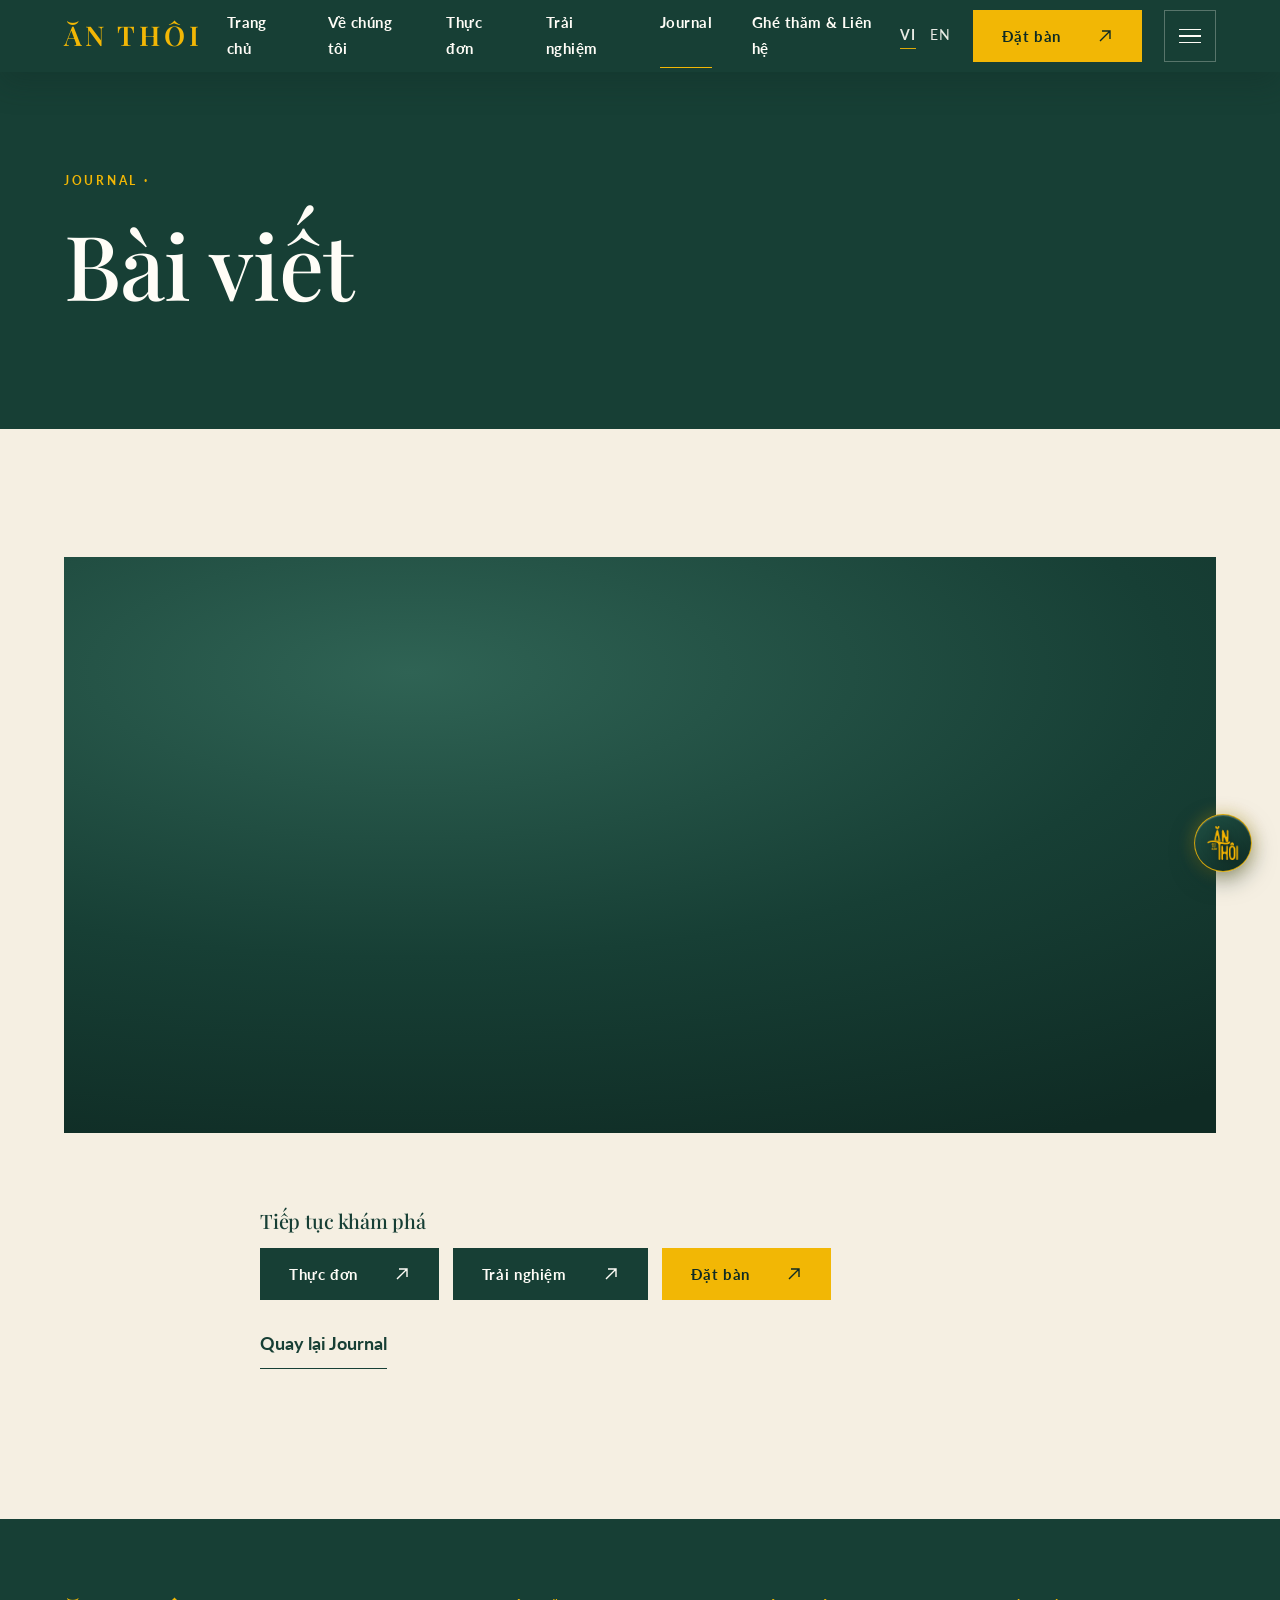
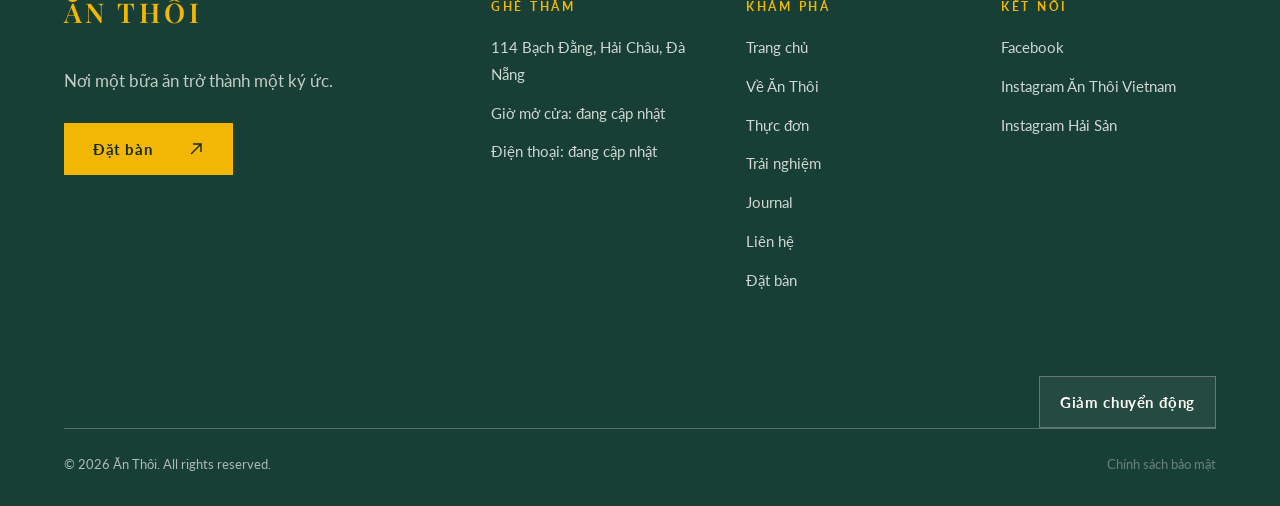
==== bai-viet.html @ 281ebeee "update" ====
<!DOCTYPE html>
<html lang="vi">
<head>
<meta charset="utf-8">
<meta name="viewport" content="width=device-width,initial-scale=1">
<title>Bài viết - Ăn Thôi</title>
<meta name="description" content="Ăn Thôi - nhà hàng ẩm thực Việt tại 114 Bạch Đằng, Hải Châu, Đà Nẵng. Nơi một bữa ăn trở thành một ký ức.">
<link rel="preconnect" href="https://fonts.googleapis.com"><link rel="preconnect" href="https://fonts.gstatic.com" crossorigin>
<link href="https://fonts.googleapis.com/css2?family=Be+Vietnam+Pro:wght@400;700&family=Lato:wght@400;700&family=Playfair+Display:ital,wght@0,500;0,600;1,500&display=swap" rel="stylesheet">
<link rel="stylesheet" href="css/style.css">
</head>
<body>
<header class="header"><div class="header__in">
  <a class="logo" href="index.html" aria-label="Ăn Thôi - về trang chủ">ĂN THÔI</a>
  <nav class="nav" aria-label="Điều hướng chính">
    <a href="index.html">Trang chủ</a>
    <a href="ve-chung-toi.html">Về chúng tôi</a>
    <a href="thuc-don.html">Thực đơn</a>
    <a href="trai-nghiem.html">Trải nghiệm</a>
    <a href="journal.html" aria-current="page">Journal</a>
    <a href="lien-he.html">Ghé thăm &amp; Liên hệ</a>
  </nav>
  <div class="header__r">
    <span class="lang" aria-label="Ngôn ngữ"><b>VI</b><span>EN</span></span>
    <a class="btn" href="lien-he.html#dat-ban"><span>Đặt bàn</span><svg viewBox="0 0 16 16" fill="none" stroke="currentColor" stroke-width="1.4" aria-hidden="true"><path d="M3 13 13 3M5 3h8v8"/></svg></a>
    <button class="burger" aria-expanded="false" aria-controls="menu" aria-label="Mở menu"><i></i><i></i><i></i></button>
  </div>
</div></header>
<div class="drawer" id="menu" aria-hidden="true">
  <div class="drawer__bg"></div>
  <aside class="drawer__panel" aria-label="Menu">
    <div class="drawer__top"><a class="logo" href="index.html">ĂN THÔI</a><button class="drawer__close" type="button" aria-label="Đóng menu"><svg viewBox="0 0 20 20" fill="none" stroke="currentColor" stroke-width="1.5" aria-hidden="true"><path d="M4 4l12 12M16 4 4 16"/></svg></button></div>
    <nav class="drawer__nav" aria-label="Menu chính">
      <a href="index.html"><span>Trang chủ</span><svg viewBox="0 0 20 20" fill="none" stroke="currentColor" stroke-width="1.4" aria-hidden="true"><path d="M3 10h14M11 4l6 6-6 6"/></svg></a>
      <a href="ve-chung-toi.html"><span>Về chúng tôi</span><svg viewBox="0 0 20 20" fill="none" stroke="currentColor" stroke-width="1.4" aria-hidden="true"><path d="M3 10h14M11 4l6 6-6 6"/></svg></a>
      <a href="thuc-don.html"><span>Thực đơn</span><svg viewBox="0 0 20 20" fill="none" stroke="currentColor" stroke-width="1.4" aria-hidden="true"><path d="M3 10h14M11 4l6 6-6 6"/></svg></a>
      <a href="trai-nghiem.html"><span>Trải nghiệm</span><svg viewBox="0 0 20 20" fill="none" stroke="currentColor" stroke-width="1.4" aria-hidden="true"><path d="M3 10h14M11 4l6 6-6 6"/></svg></a>
      <a href="journal.html"><span>Journal</span><svg viewBox="0 0 20 20" fill="none" stroke="currentColor" stroke-width="1.4" aria-hidden="true"><path d="M3 10h14M11 4l6 6-6 6"/></svg></a>
      <a href="lien-he.html"><span>Ghé thăm &amp; Liên hệ</span><svg viewBox="0 0 20 20" fill="none" stroke="currentColor" stroke-width="1.4" aria-hidden="true"><path d="M3 10h14M11 4l6 6-6 6"/></svg></a>
    </nav>
    <div class="drawer__foot"><a class="btn btn--wide" href="lien-he.html#dat-ban"><span>Đặt bàn</span><svg viewBox="0 0 16 16" fill="none" stroke="currentColor" stroke-width="1.4" aria-hidden="true"><path d="M3 13 13 3M5 3h8v8"/></svg></a></div>
  </aside>
</div>
<main>
<div class="page-top"><div class="wrap"><p class="eyebrow"><span id="a-cat">Journal</span> · <span id="a-date"></span></p><h1 id="a-title">Bài viết</h1></div></div>
<section class="sec wrap" id="article">
  <div class="media" id="a-cover" style="aspect-ratio:16/8;margin-bottom:clamp(40px,6vw,80px)"></div>
  <div class="prose" id="a-body"></div>
  <div class="prose" style="margin-top:60px">
    <h3>Tiếp tục khám phá</h3>
    <p style="display:flex;gap:14px;flex-wrap:wrap;margin-top:16px"><a class="btn btn--green" href="thuc-don.html"><span>Thực đơn</span><svg viewBox="0 0 16 16" fill="none" stroke="currentColor" stroke-width="1.4" aria-hidden="true"><path d="M3 13 13 3M5 3h8v8"/></svg></a><a class="btn btn--green" href="trai-nghiem.html"><span>Trải nghiệm</span><svg viewBox="0 0 16 16" fill="none" stroke="currentColor" stroke-width="1.4" aria-hidden="true"><path d="M3 13 13 3M5 3h8v8"/></svg></a><a class="btn" href="lien-he.html#dat-ban"><span>Đặt bàn</span><svg viewBox="0 0 16 16" fill="none" stroke="currentColor" stroke-width="1.4" aria-hidden="true"><path d="M3 13 13 3M5 3h8v8"/></svg></a></p>
    <p style="margin-top:28px"><a class="link" href="journal.html">Quay lại Journal</a></p>
  </div>
</section>
</main>
<footer class="footer"><div class="wrap">
  <div class="footer__grid">
    <div><a class="logo" href="index.html">ĂN THÔI</a><p class="footer__tag">Nơi một bữa ăn trở thành một ký ức.</p><a class="btn" href="lien-he.html#dat-ban"><span>Đặt bàn</span><svg viewBox="0 0 16 16" fill="none" stroke="currentColor" stroke-width="1.4" aria-hidden="true"><path d="M3 13 13 3M5 3h8v8"/></svg></a></div>
    <div><h4>Ghé thăm</h4><ul><li>114 Bạch Đằng, Hải Châu, Đà Nẵng</li><li>Giờ mở cửa: đang cập nhật</li><li>Điện thoại: đang cập nhật</li></ul></div>
    <div><h4>Khám phá</h4><ul><li><a href="index.html">Trang chủ</a></li><li><a href="ve-chung-toi.html">Về Ăn Thôi</a></li><li><a href="thuc-don.html">Thực đơn</a></li><li><a href="trai-nghiem.html">Trải nghiệm</a></li><li><a href="journal.html">Journal</a></li><li><a href="lien-he.html">Liên hệ</a></li><li><a href="lien-he.html#dat-ban">Đặt bàn</a></li></ul></div>
    <div><h4>Kết nối</h4><ul><li><a href="https://www.facebook.com/Anthoirestaurant" target="_blank" rel="noopener">Facebook</a></li><li><a href="https://www.instagram.com/anthoi.vietnam/" target="_blank" rel="noopener">Instagram Ăn Thôi Vietnam</a></li><li><a href="https://www.instagram.com/anthoihaisan.dn/" target="_blank" rel="noopener">Instagram Hải Sản</a></li></ul></div>
  </div>
  <div class="footer__tools"><button class="btn btn--ghost" id="reduceMotion" type="button" aria-pressed="false"><span>Giảm chuyển động</span></button></div>
  <div class="footer__bar"><span>© 2026 Ăn Thôi. All rights reserved.</span><span class="soon" aria-disabled="true">Chính sách bảo mật</span></div>
</div></footer>

<!-- FLOATING SOCIAL MEDIA MENU -->
<aside class="floating-social" id="floatingSocial" aria-label="Mạng xã hội Ăn Thôi">
  <div class="floating-social__items" id="floatingSocialItems" role="menu" aria-orientation="vertical" aria-hidden="true">
    
    <!-- 1. Facebook -->
    <a href="https://www.facebook.com/Anthoirestaurant" target="_blank" rel="noopener noreferrer" class="floating-social__item floating-social__item--fb" role="menuitem" tabindex="-1" style="--i:1">
      <span class="floating-social__tooltip">
        <strong class="floating-social__name">Facebook</strong>
        <span class="floating-social__sub">Ăn Thôi Restaurant</span>
      </span>
      <span class="floating-social__btn" aria-hidden="true">
        <svg viewBox="0 0 24 24" fill="currentColor" width="20" height="20">
          <path d="M24 12.073c0-6.627-5.373-12-12-12s-12 5.373-12 12c0 5.99 4.388 10.954 10.125 11.854v-8.385H7.078v-3.47h3.047V9.43c0-3.007 1.792-4.669 4.533-4.669 1.312 0 2.686.235 2.686.235v2.953H15.83c-1.491 0-1.956.925-1.956 1.874v2.25h3.328l-.532 3.47h-2.796v8.385C19.612 23.027 24 18.062 24 12.073z"/>
        </svg>
      </span>
    </a>

    <!-- 2. Instagram Ẩm Thực -->
    <a href="https://www.instagram.com/anthoihaisan.dn/" target="_blank" rel="noopener noreferrer" class="floating-social__item floating-social__item--ins-food" role="menuitem" tabindex="-1" style="--i:2">
      <span class="floating-social__tooltip">
        <strong class="floating-social__name">Instagram • Món Ngon</strong>
        <span class="floating-social__sub">@anthoihaisan.dn</span>
      </span>
      <span class="floating-social__btn" aria-hidden="true">
        <svg viewBox="0 0 24 24" fill="currentColor" width="20" height="20">
          <path d="M12 2.163c3.204 0 3.584.012 4.85.07 3.252.148 4.771 1.691 4.919 4.919.058 1.265.069 1.645.069 4.849 0 3.205-.012 3.584-.069 4.849-.149 3.225-1.664 4.771-4.919 4.919-1.266.058-1.644.07-4.85.07-3.204 0-3.584-.012-4.849-.07-3.26-.149-4.771-1.699-4.919-4.92-.058-1.265-.07-1.644-.07-4.849 0-3.204.013-3.583.07-4.849.149-3.227 1.664-4.771 4.919-4.919 1.266-.057 1.645-.069 4.849-.069zm0-2.163c-3.259 0-3.667.014-4.947.072-4.358.2-6.78 2.618-6.98 6.98-.059 1.281-.073 1.689-.073 4.948 0 3.259.014 3.668.072 4.948.2 4.358 2.618 6.78 6.98 6.98 1.281.058 1.689.072 4.948.072 3.259 0 3.668-.014 4.948-.072 4.354-.2 6.782-2.618 6.979-6.98.059-1.28.073-1.689.073-4.948 0-3.259-.014-3.667-.072-4.947-.196-4.354-2.617-6.78-6.979-6.98-1.281-.059-1.69-.073-4.949-.073zm0 5.838c-3.403 0-6.162 2.759-6.162 6.162s2.759 6.163 6.162 6.163 6.162-2.759 6.162-6.163c0-3.403-2.759-6.162-6.162-6.162zm0 10.162c-2.209 0-4-1.79-4-4 0-2.209 1.791-4 4-4s4 1.791 4 4c0 2.21-1.791 4-4 4zm6.406-11.845c-.796 0-1.441.645-1.441 1.44s.645 1.44 1.441 1.44c.795 0 1.439-.645 1.439-1.44s-.644-1.44-1.439-1.44z"/>
        </svg>
      </span>
    </a>

    <!-- 3. Instagram Không Gian -->
    <a href="https://www.instagram.com/anthoi.vietnam/" target="_blank" rel="noopener noreferrer" class="floating-social__item floating-social__item--ins-space" role="menuitem" tabindex="-1" style="--i:3">
      <span class="floating-social__tooltip">
        <strong class="floating-social__name">Instagram • Không Gian</strong>
        <span class="floating-social__sub">@anthoi.vietnam</span>
      </span>
      <span class="floating-social__btn" aria-hidden="true">
        <svg viewBox="0 0 24 24" fill="currentColor" width="20" height="20">
          <path d="M12 2.163c3.204 0 3.584.012 4.85.07 3.252.148 4.771 1.691 4.919 4.919.058 1.265.069 1.645.069 4.849 0 3.205-.012 3.584-.069 4.849-.149 3.225-1.664 4.771-4.919 4.919-1.266.058-1.644.07-4.85.07-3.204 0-3.584-.012-4.849-.07-3.26-.149-4.771-1.699-4.919-4.92-.058-1.265-.07-1.644-.07-4.849 0-3.204.013-3.583.07-4.849.149-3.227 1.664-4.771 4.919-4.919 1.266-.057 1.645-.069 4.849-.069zm0-2.163c-3.259 0-3.667.014-4.947.072-4.358.2-6.78 2.618-6.98 6.98-.059 1.281-.073 1.689-.073 4.948 0 3.259.014 3.668.072 4.948.2 4.358 2.618 6.78 6.98 6.98 1.281.058 1.689.072 4.948.072 3.259 0 3.668-.014 4.948-.072 4.354-.2 6.782-2.618 6.979-6.98.059-1.28.073-1.689.073-4.948 0-3.259-.014-3.667-.072-4.947-.196-4.354-2.617-6.78-6.979-6.98-1.281-.059-1.69-.073-4.949-.073zm0 5.838c-3.403 0-6.162 2.759-6.162 6.162s2.759 6.163 6.162 6.163 6.162-2.759 6.162-6.163c0-3.403-2.759-6.162-6.162-6.162zm0 10.162c-2.209 0-4-1.79-4-4 0-2.209 1.791-4 4-4s4 1.791 4 4c0 2.21-1.791 4-4 4zm6.406-11.845c-.796 0-1.441.645-1.441 1.44s.645 1.44 1.441 1.44c.795 0 1.439-.645 1.439-1.44s-.644-1.44-1.439-1.44z"/>
        </svg>
      </span>
    </a>

  </div>

  <!-- Nút chính FAB -->
  <button type="button" class="floating-social__toggle" id="floatingSocialToggle" aria-haspopup="true" aria-expanded="false" aria-controls="floatingSocialItems" aria-label="Mạng xã hội Ăn Thôi">
    <span class="floating-social__pulse" aria-hidden="true"></span>
    <span class="floating-social__ripple" aria-hidden="true"></span>
    <span class="floating-social__icons" aria-hidden="true">
      <img class="floating-social__logo" src="image/logo.png" alt="Ăn Thôi Logo" width="34" height="34">
      <svg class="floating-social__svg--close" viewBox="0 0 24 24" fill="none" stroke="currentColor" stroke-width="2.2" stroke-linecap="round" stroke-linejoin="round">
        <line x1="18" y1="6" x2="6" y2="18"></line>
        <line x1="6" y1="6" x2="18" y2="18"></line>
      </svg>
    </span>
  </button>
</aside>

<script src="js/assets-config.js"></script>
<script src="js/data.js"></script>
<script src="js/pages.js"></script>
<script src="js/script.js"></script>
</body></html>
---- css/style.css ----
/* ===== 1. TOKENS (theo STEP 5) ===== */
:root{
  --green:#173F35; --green-d:#0f2b24;      /* xanh lá đậm: header, footer, tiêu đề, section */
  --gold:#F2B705;  --gold-d:#8a6200;       /* vàng nghệ: logo, CTA, hover (gold-d dùng cho chữ nhỏ trên nền sáng) */
  --cream:#F5EFE2;                         /* nền chính của section */
  --brown:#3B2A1F; --muted:#6f5d50;        /* nâu đậm: văn bản, chi tiết phụ */
  --ivory:#FFFDF7;                         /* trắng ngà: card, nội dung */
  --line:rgba(59,42,31,.16); --line-l:rgba(255,253,247,.28);
  --f-head:"Playfair Display",Georgia,serif;
  --f-body:Lato,"Be Vietnam Pro",system-ui,sans-serif; /* Be Vietnam Pro bù glyph tiếng Việt mà Lato thiếu */
  --hh:88px; --ease:cubic-bezier(.2,.7,.2,1); --pad:clamp(20px,5vw,92px);
}
/* ===== 2. BASE ===== */
*{box-sizing:border-box;margin:0}
html{scroll-behavior:smooth}
body{background:var(--cream);color:var(--brown);font:400 1.0625rem/1.75 var(--f-body);-webkit-font-smoothing:antialiased;overflow-x:hidden}
img,video{max-width:100%;display:block}
a{color:inherit;text-decoration:none}
:focus-visible{outline:2px solid var(--gold);outline-offset:3px}
h1,h2,h3{font-family:var(--f-head);font-weight:500;letter-spacing:-.01em;line-height:1.12;color:var(--green)}
h2{font-size:clamp(2.2rem,4.8vw,4.4rem)}
.eyebrow{font-size:.78rem;font-weight:700;letter-spacing:.22em;text-transform:uppercase;color:var(--gold-d);margin-bottom:22px}
.hero .eyebrow,.cta .eyebrow{color:var(--gold)}
.wrap{padding-inline:var(--pad);max-width:1560px;margin-inline:auto}
/* Khung ảnh có nền gradient dự phòng khi chưa có file */
.media{position:relative;overflow:hidden;background:radial-gradient(120% 90% at 30% 20%,#2f6354,var(--green) 55%,var(--green-d))}
.media img,.media video{position:absolute;inset:0;width:100%;height:100%;object-fit:cover}
/* ===== 3. NÚT & LINK ===== */
.btn{white-space:nowrap;display:inline-flex;align-items:center;gap:36px;min-height:52px;padding:0 28px;background:var(--gold);color:var(--green-d);border:1px solid var(--gold);font:700 .95rem var(--f-body);letter-spacing:.04em;cursor:pointer;position:relative;overflow:hidden;transition:transform .3s var(--ease)}
.btn::before{content:"";position:absolute;inset:0;background:var(--ivory);transform:translateY(101%);transition:transform .45s var(--ease)}
.btn>*{position:relative;z-index:1}
.btn:hover::before,.btn:focus-visible::before{transform:none}
.btn:active{transform:scale(.97)}
.btn svg{width:16px;height:16px;transition:transform .35s var(--ease)} .btn:hover svg{transform:translate(3px,-3px)}
.btn--green{background:var(--green);color:var(--ivory);border-color:var(--green);transition:color .4s,transform .3s}
.btn--green::before{background:var(--gold)} .btn--green:hover,.btn--green:focus-visible{color:var(--green-d)}
.btn--ghost{background:rgba(255,253,247,.06);color:var(--ivory);border-color:var(--line-l);transition:color .4s,transform .3s}
.btn--ghost:hover,.btn--ghost:focus-visible{color:var(--green-d)}
.btn--lg{min-height:72px;padding:0 56px}
.btn--wide{width:100%;justify-content:space-between;min-height:68px;padding:0 36px}
.link{display:inline-flex;align-items:center;gap:22px;padding-bottom:8px;border-bottom:1px solid currentColor;font-weight:700;color:var(--green);transition:gap .35s var(--ease),color .3s}
.link:hover{gap:34px;color:var(--gold-d)} .link svg{width:18px;height:18px}
/* ===== 4. HEADER ===== */
.header{position:fixed;inset:0 0 auto;z-index:60;color:var(--ivory);transition:background .4s,box-shadow .4s}
.header__in{display:flex;align-items:center;justify-content:space-between;gap:24px;height:88px;padding-inline:var(--pad);transition:height .4s}
.header.is-solid{background:var(--green);box-shadow:0 12px 30px rgba(15,43,36,.3)}
.header.is-solid .header__in{height:72px}
.logo{white-space:nowrap;font:600 1.7rem/1 var(--f-head);letter-spacing:.14em;color:var(--gold)}
.nav{display:flex;gap:40px;opacity:0;pointer-events:none;transition:opacity .5s}
.is-solid .nav{opacity:1;pointer-events:auto}
.nav a{position:relative;padding:6px 0;font-size:.92rem;font-weight:700;letter-spacing:.03em}
.nav a::after{content:"";position:absolute;left:0;bottom:0;width:100%;height:1px;background:var(--gold);transform:scaleX(0);transform-origin:right;transition:transform .4s var(--ease)}
.nav a:hover::after,.nav a[aria-current]::after{transform:scaleX(1);transform-origin:left}
.nav a:hover{color:var(--gold)}
.header__r{display:flex;align-items:center;gap:22px}
.lang{display:flex;gap:14px;font-size:.88rem;letter-spacing:.06em;opacity:.9}
.lang b{font-weight:700;border-bottom:1px solid var(--gold)}
.burger{width:52px;height:52px;background:none;border:1px solid var(--line-l);color:inherit;cursor:pointer;transition:background .3s,border-color .3s}
.burger:hover{background:rgba(242,183,5,.15);border-color:var(--gold)}
.burger i{display:block;width:22px;height:1.5px;background:currentColor;margin:5px auto;transition:transform .4s var(--ease),opacity .3s}
.burger[aria-expanded=true] i:nth-child(1){transform:translateY(6.5px) rotate(45deg)}
.burger[aria-expanded=true] i:nth-child(2){opacity:0}
.burger[aria-expanded=true] i:nth-child(3){transform:translateY(-6.5px) rotate(-45deg)}
/* ===== 5. HERO ===== */
.hero{position:relative;min-height:100svh;display:flex;align-items:flex-end;color:var(--ivory);overflow:hidden;padding:150px 0 clamp(50px,9vh,110px)}
.hero>.media{position:absolute;inset:-5% 0}
.hero::before{content:"";position:absolute;inset:0;z-index:1;background:linear-gradient(90deg,rgba(15,43,36,.8),rgba(15,43,36,.25) 70%),linear-gradient(180deg,rgba(15,43,36,.55),transparent 30%)}
.hero::after{content:"";position:absolute;inset:0;z-index:2;pointer-events:none;
  --l:linear-gradient(var(--line-l),var(--line-l));
  background:
    var(--l) left 0 top var(--hh)/100% 1px no-repeat,
    var(--l) left var(--pad) top var(--hh)/1px calc(100% - var(--hh)) no-repeat,
    var(--l) right var(--pad) top var(--hh)/1px calc(100% - var(--hh)) no-repeat,
    var(--l) left 0 bottom 0/100% 1px no-repeat}
.hero__in{position:relative;z-index:3;width:100%}
.hero h1{font-size:clamp(2.8rem,7vw,6.8rem);line-height:1.04;margin:0 0 34px;color:var(--ivory)}
.hero h1 .l{display:block;overflow:hidden;padding-bottom:.12em}
.hero h1 .l>span{display:block;transform:translateY(110%);animation:rise 1.2s var(--ease) forwards;animation-delay:calc(.2s + var(--i)*.15s)}
.hero h1 em{color:var(--gold)}
@keyframes rise{to{transform:none}}
.hero__sub,.hero .btn,.hero .eyebrow{opacity:0;animation:fade 1s .8s forwards}
.hero .eyebrow{animation-delay:.1s}
@keyframes fade{to{opacity:1}}
.hero__sub{max-width:36ch;font-size:1.2rem;margin-bottom:46px}
/* ===== 6. THANH THÔNG TIN ===== */
.infobar{background:var(--green);color:var(--ivory)}
.infobar{border-bottom:1px solid var(--line-l)}
.infobar .wrap{display:grid;grid-template-columns:1fr 1fr;max-width:none;padding:0;margin-inline:var(--pad);border-inline:1px solid var(--line-l)}
.infobar .cell{display:flex;align-items:center;gap:16px;padding:34px clamp(20px,3vw,48px);font-size:.98rem}
.infobar .cell+.cell{border-left:1px solid var(--line-l);justify-content:space-between}
.infobar svg{width:22px;height:22px;flex:none;color:var(--gold)}
.infobar a{display:inline-flex;gap:12px;font-weight:700;color:var(--gold)}
/* ===== 7. LỜI NGỎ ===== */
.intro{padding-block:clamp(90px,13vw,190px) 0}
.intro__top{display:grid;grid-template-columns:1.5fr 1fr;gap:clamp(30px,8vw,140px);align-items:center}
.intro__top p{color:var(--muted);font-size:1.12rem;margin-bottom:34px}
.quad{display:grid;grid-template-columns:repeat(4,1fr);margin-top:clamp(70px,10vw,140px);border-block:1px solid var(--line)}
.quad div{padding:56px 20px;text-align:center;transition:background .4s}
.quad div+div{border-left:1px solid var(--line)}
.quad div:hover{background:var(--ivory)}
.quad h3{font-size:1.5rem;margin-bottom:8px}
.quad p{color:var(--muted);font-size:.98rem}
/* ===== 8. SPLIT (ảnh + khung trắng ngà, xen kẽ) ===== */
.split{display:grid;grid-template-columns:1.15fr 1fr;margin-top:clamp(90px,12vw,170px);min-height:min(100svh,880px)}
.split--rev{grid-template-columns:1fr 1.15fr}
.split .media{min-height:520px}
.panel{background:var(--ivory);padding:clamp(40px,7vw,120px) clamp(24px,5vw,90px);display:flex;flex-direction:column;justify-content:center}
.panel h2{margin-bottom:30px}
.panel>p{color:var(--muted);margin-bottom:22px;max-width:46ch}
.panel .link{align-self:flex-start;margin-top:14px}
.note{color:var(--gold-d);font-size:.86rem}
.pledge{margin-top:26px;border-top:1px solid var(--line)}
.pledge div{padding:18px 0;border-bottom:1px solid var(--line)}
.pledge h3{font-size:1.25rem;margin-bottom:2px}
.pledge p{color:var(--muted);font-size:.96rem}
.pledge em{color:var(--gold-d);font-size:.82rem}
/* ===== 9. KHÔNG GIAN & TRẢI NGHIỆM (nền xanh, thẻ chồng) ===== */
.feature{background:var(--green);color:var(--ivory);margin-top:clamp(90px,12vw,170px);padding-block:clamp(60px,9vw,130px)}
.feature .wrap{display:grid;grid-template-columns:repeat(12,1fr);align-items:center}
.feature .card{grid-column:1/6;grid-row:1;z-index:2;background:var(--ivory);color:var(--brown);padding:clamp(32px,4vw,64px);min-height:620px;display:flex;flex-direction:column;justify-content:center}
.feature .card h2{font-size:clamp(2rem,3.8vw,3.6rem);margin-bottom:26px}
.feature .card p{color:var(--muted);margin-bottom:30px}
.feature .media{grid-column:5/13;grid-row:1;aspect-ratio:4/3.1}
/* ===== 10. KHỐI ĐẶT BÀN CUỐI TRANG ===== */
.cta{position:relative;min-height:100svh;display:grid;place-items:center;text-align:center;color:var(--ivory);overflow:hidden;padding:120px 0;margin-top:clamp(90px,12vw,170px)}
.cta .media{position:absolute;inset:0}
.cta::before{content:"";position:absolute;inset:0;z-index:1;background:rgba(15,43,36,.76)}
.cta__in{position:relative;z-index:2;display:flex;flex-direction:column;align-items:center}
.cta h2{max-width:16ch;margin-bottom:36px;font-size:clamp(2.4rem,5.4vw,5rem);color:var(--ivory)}
.cta__line{color:rgba(255,253,247,.88);margin-bottom:44px}
.cta__btns{display:flex;gap:18px;flex-wrap:wrap;justify-content:center}
/* ===== 11. LIÊN HỆ / ĐẶT BÀN ===== */
.page-top{background:var(--green);color:var(--ivory);padding:170px 0 clamp(60px,9vw,120px)}
.page-top h1{font-size:clamp(2.8rem,7vw,6.4rem);color:var(--ivory)}
.page-top .eyebrow{color:var(--gold)}
.contact{display:grid;grid-template-columns:5fr 6fr;gap:clamp(30px,6vw,110px);padding-block:clamp(70px,9vw,130px)}
.info dl{display:grid;gap:26px;margin-bottom:36px}
.info dt{font:700 .78rem var(--f-body);letter-spacing:.2em;text-transform:uppercase;color:var(--gold-d);margin-bottom:4px}
.info .media{aspect-ratio:16/10;margin-top:40px}
.form{display:grid;grid-template-columns:1fr 1fr;gap:22px;align-content:start;background:var(--ivory);padding:clamp(24px,4vw,56px)}
.form h2{grid-column:1/-1;font-size:clamp(2rem,3.4vw,3rem)}
.field{display:grid;gap:6px} .field.full{grid-column:1/-1}
.field label{font-size:.88rem;color:var(--muted)}
.field input,.field select,.field textarea{width:100%;min-height:52px;padding:12px 14px;background:transparent;color:var(--brown);border:1px solid var(--line);font:inherit;transition:border-color .3s}
.field textarea{min-height:100px;resize:vertical}
.field input:focus,.field select:focus,.field textarea:focus{border-color:var(--green);outline:0}
.field .err{color:#a8321a;font-size:.82rem;min-height:1.2em}
.form .btn{grid-column:1/-1;justify-content:space-between}
.form__ok{grid-column:1/-1;padding:18px;border:1px solid var(--green);color:var(--green)}
/* ===== 12. FOOTER ===== */
.footer{background:var(--green);color:var(--ivory);padding-block:80px 30px}
.footer__grid{display:grid;grid-template-columns:1.8fr 1fr 1fr 1fr;gap:40px}
.footer h4{font:700 .78rem var(--f-body);letter-spacing:.22em;text-transform:uppercase;color:var(--gold);margin-bottom:20px}
.footer__tag{margin-top:34px;max-width:30ch;color:rgba(255,253,247,.75)}
.footer ul{padding:0} .footer li{list-style:none;color:rgba(255,253,247,.8);font-size:.96rem;margin-bottom:12px}
.footer a:hover{color:var(--gold)}
.footer__tools{display:flex;justify-content:flex-end;margin-top:70px}
.footer__tools .btn{min-height:52px;padding:0 20px}
.footer__bar{padding-top:24px;border-top:1px solid var(--line-l);display:flex;justify-content:space-between;gap:16px;flex-wrap:wrap;font-size:.84rem;color:rgba(255,253,247,.65)}
/* ===== 13. NGĂN KÉO MENU (bên phải) ===== */
.drawer{position:fixed;inset:0;z-index:80;visibility:hidden;transition:visibility 0s .6s}
.drawer.is-open{visibility:visible;transition:none}
.drawer__bg{position:absolute;inset:0;background:rgba(15,43,36,.65);opacity:0;transition:opacity .5s}
.drawer.is-open .drawer__bg{opacity:1}
.drawer__panel{position:absolute;inset:0 0 0 auto;width:min(100%,clamp(400px,40vw,640px));background:var(--cream);color:var(--brown);display:flex;flex-direction:column;transform:translateX(100%);transition:transform .6s var(--ease)}
.drawer.is-open .drawer__panel{transform:none}
.drawer__top{display:flex;justify-content:space-between;align-items:center;flex:none;height:100px;padding:0 clamp(24px,3.5vw,48px);background:var(--green)}
.drawer__close{display:grid;place-items:center;width:52px;height:52px;border:1px solid var(--line-l);background:none;color:var(--ivory);cursor:pointer;transition:background .3s,border-color .3s}
.drawer__close:hover{background:rgba(242,183,5,.15);border-color:var(--gold)} .drawer__close svg{width:20px;height:20px}
.drawer__nav{flex:1;overflow-y:auto;padding:8px clamp(24px,3.5vw,48px)}
.drawer__nav a{display:flex;justify-content:space-between;align-items:center;gap:20px;padding:28px 0;border-bottom:1px solid var(--line);font:700 clamp(1.25rem,2vw,1.7rem)/1.2 var(--f-body);color:var(--green);transition:padding-left .4s var(--ease),color .3s}
.drawer__nav a:hover{padding-left:14px;color:var(--gold-d)} .drawer__nav svg{width:22px;height:22px;flex:none}
.drawer__foot{flex:none;padding:24px clamp(24px,3.5vw,48px);border-top:1px solid var(--line)}
/* ===== 14. REVEAL & GIẢM CHUYỂN ĐỘNG ===== */
.reveal{opacity:0;transform:translateY(28px);transition:opacity 1s var(--ease),transform 1s var(--ease)}
.reveal.is-in{opacity:1;transform:none}
.media.zoom img,.media.zoom video{transform:scale(1.14);transition:transform 2s var(--ease)}
.media.zoom.is-in img,.media.zoom.is-in video{transform:scale(1)}
.reduce-motion *,.reduce-motion *::before,.reduce-motion *::after{animation-duration:.01s!important;animation-delay:0s!important;transition-duration:.01s!important;scroll-behavior:auto!important}
@media(prefers-reduced-motion:reduce){*{animation-duration:.01s!important;animation-delay:0s!important;transition-duration:.01s!important}html{scroll-behavior:auto}}
/* ===== 15. RESPONSIVE (mobile: 1 cột, hamburger, CTA luôn hiển thị) ===== */
@media(max-width:1100px){.nav{display:none}}
@media(max-width:900px){
  .header__in{height:72px}.lang{display:none}:root{--hh:72px}
  .intro__top,.contact,.split,.split--rev{grid-template-columns:1fr}
  .split--rev .media{order:-1}
  .quad{grid-template-columns:1fr 1fr}.quad div:nth-child(3){border-left:0}.quad div:nth-child(n+3){border-top:1px solid var(--line)}
  .feature .wrap{display:block}.feature .card{min-height:0}.feature .media{aspect-ratio:4/3}
  .infobar .wrap{grid-template-columns:1fr}.infobar .cell+.cell{border-left:0;border-top:1px solid var(--line-l)}
  .footer__grid{grid-template-columns:1fr 1fr}
  .drawer__top{height:80px}.drawer__nav a{padding:24px 0}
}
@media(max-width:560px){
  .form{grid-template-columns:1fr}.footer__grid{grid-template-columns:1fr}
  .header__r .btn{padding:0 16px;gap:10px;min-height:46px}.header__r .btn svg{display:none}
  .quad{grid-template-columns:1fr}.quad div+div{border-left:0;border-top:1px solid var(--line)}
  .btn--lg{padding:0 28px;width:100%;justify-content:space-between}
  .cta__btns{width:100%}.cta__btns .btn{width:100%;justify-content:space-between}
  .footer__tools{justify-content:stretch}.footer__tools .btn{width:100%}
}

/* ===== 16. CẬP NHẬT THEO STEP 2 ===== */
/* Hero: tên ĂN THÔI + slogan nổi bật, địa chỉ ở góc trái, ít chữ */
.hero{padding-bottom:clamp(110px,17vh,180px)}
.hero h1{font-size:clamp(3.6rem,12vw,10.5rem);letter-spacing:.06em;line-height:1;margin:0 0 18px}
.hero__slogan{font:italic 500 clamp(1.4rem,2.8vw,2.4rem)/1.3 var(--f-head);margin-bottom:46px}
.hero__addr{position:absolute;z-index:3;left:var(--pad);bottom:26px;display:flex;align-items:center;gap:10px;padding-left:18px;font-size:.95rem;color:var(--ivory)}
.hero__addr svg{width:20px;height:20px;color:var(--gold);flex:none}
.hero__slogan,.hero__addr{opacity:0;animation:fade 1s .8s forwards}
/* Lời ngỏ: giữ nguyên văn STEP 2 */
.intro{padding-bottom:clamp(30px,5vw,70px)}
.intro__top{grid-template-columns:1fr 1.25fr;align-items:start}
.intro h2{font-size:clamp(1.9rem,3.8vw,3.4rem);text-transform:uppercase;letter-spacing:.02em;line-height:1.2}
.intro__text p{color:var(--muted);font-size:1.12rem;margin-bottom:22px}
.intro__text p.lead{margin-bottom:0;color:var(--green);font:italic 500 clamp(1.4rem,2.2vw,1.9rem)/1.5 var(--f-head)}
/* Mục chưa làm: hiển thị mờ, không bấm được */
.soon{cursor:not-allowed}
.nav .soon{padding:6px 0;font-size:.92rem;font-weight:700;letter-spacing:.03em;opacity:.55}
.drawer__nav .soon{display:flex;justify-content:space-between;align-items:center;gap:20px;padding:28px 0;border-bottom:1px solid var(--line);font:700 clamp(1.25rem,2vw,1.7rem)/1.2 var(--f-body);color:var(--muted)}
.drawer__nav .soon small{font:400 .72rem var(--f-body);letter-spacing:.14em;text-transform:uppercase;color:var(--gold-d)}
.footer .soon{opacity:.55}
.footer__tag+.btn{margin-top:28px}
/* Trang Liên hệ: thông tin + bản đồ ở trên, form đặt bàn ngay bên dưới */
.info-sec{display:grid;grid-template-columns:5fr 6fr;gap:clamp(30px,6vw,110px);align-items:start;padding-block:clamp(70px,9vw,130px) clamp(40px,6vw,80px)}
.info-sec dl{display:grid;gap:26px;margin-bottom:36px}
.info-sec dt{font:700 .78rem var(--f-body);letter-spacing:.2em;text-transform:uppercase;color:var(--gold-d);margin-bottom:4px}
.map{aspect-ratio:16/11;background:var(--ivory);border:1px solid var(--line)}
.map iframe{width:100%;height:100%;border:0}
.book{padding-bottom:clamp(80px,12vw,160px)}
@media(max-width:900px){.intro__top,.info-sec{grid-template-columns:1fr}.hero__addr{bottom:20px}}

/* ===== 17. TRANG CON (Về chúng tôi, Thực đơn, Trải nghiệm, Journal) ===== */
.sec{padding-block:clamp(70px,10vw,140px)}
.sec--ivory{background:var(--ivory)}
.sec__head{display:grid;grid-template-columns:1fr 1fr;gap:clamp(24px,6vw,100px);align-items:end;margin-bottom:clamp(36px,5vw,70px)}
.sec__head p{color:var(--muted)}
.split--s{min-height:0;margin-top:0}
.split--s .media{min-height:clamp(320px,42vw,560px)}
.cards{display:grid;grid-template-columns:repeat(3,1fr);gap:clamp(18px,2.4vw,36px)}
.cards--2{grid-template-columns:1fr 1fr}
.menu-group+.menu-group{margin-top:clamp(50px,7vw,90px)}
.group-title{font-size:clamp(1.6rem,2.6vw,2.2rem);margin-bottom:24px;padding-bottom:14px;border-bottom:1px solid var(--line)}
.card2{display:block;background:var(--ivory);border:1px solid var(--line);transition:transform .5s var(--ease),box-shadow .5s var(--ease)}
.sec--ivory .card2{background:var(--cream)}
.card2:hover{transform:translateY(-6px);box-shadow:0 18px 40px rgba(23,63,53,.12)}
.card2 .media{aspect-ratio:4/3}
.card2__b{padding:24px 26px 30px}
.card2__row{display:flex;justify-content:space-between;gap:16px;align-items:baseline}
.card2 h3{font-size:1.45rem;margin-bottom:8px}
.card2 p{color:var(--muted);font-size:.98rem}
.card2--text{padding:clamp(26px,3vw,44px)}
.price{color:var(--gold-d);font-weight:700;white-space:nowrap}
.card2 .meta{display:flex;justify-content:space-between;gap:12px;font-size:.78rem;font-weight:700;letter-spacing:.14em;text-transform:uppercase;color:var(--gold-d);margin-bottom:10px}
.card2--post{animation:pop .6s var(--ease)}
@keyframes pop{from{opacity:0;transform:translateY(14px)}}
.chips{display:flex;gap:10px;flex-wrap:wrap;margin-bottom:40px}
.chip{min-height:44px;padding:0 20px;border:1px solid var(--line);background:transparent;color:var(--green);font:700 .9rem var(--f-body);cursor:pointer;transition:background .3s,color .3s,border-color .3s}
.chip:hover{border-color:var(--green)}
.chip[aria-pressed=true]{background:var(--green);color:var(--ivory);border-color:var(--green)}
.rows{display:grid;gap:clamp(40px,6vw,90px)}
.row{display:grid;grid-template-columns:1.15fr 1fr;gap:clamp(24px,5vw,90px);align-items:center}
.row--rev{grid-template-columns:1fr 1.15fr}.row--rev .media{order:2}
.row .media{aspect-ratio:4/3}
.row__t h3{font-size:clamp(1.8rem,3.2vw,2.8rem);margin-bottom:14px}
.row__t p{color:var(--muted);margin-bottom:12px}
.timeline{list-style:none;padding:0;border-left:1px solid var(--line);margin-left:8px}
.timeline li{display:grid;grid-template-columns:140px 1fr;gap:24px;padding:0 0 40px 32px;position:relative}
.timeline li::before{content:"";position:absolute;left:-6px;top:10px;width:11px;height:11px;border-radius:50%;background:var(--gold)}
.timeline b{font:600 1.4rem var(--f-head);color:var(--green)}
.timeline h3{font-size:1.3rem}
.quad--flat{margin-top:0}
.gallery{display:grid;grid-template-columns:repeat(12,1fr);grid-auto-rows:clamp(200px,26vw,400px);gap:16px}
.gallery .media:nth-child(1){grid-column:span 7}.gallery .media:nth-child(2){grid-column:span 5}
.gallery .media:nth-child(n+3){grid-column:span 4}
.feat{display:grid;grid-template-columns:1.3fr 1fr;gap:clamp(24px,5vw,80px);align-items:center}
.feat .media{aspect-ratio:4/3}
.feat h2{font-size:clamp(2rem,3.8vw,3.4rem);margin-bottom:18px}
.feat .link{margin-top:24px}.feat .date{display:block;margin-top:18px;color:var(--muted)}
.prose{max-width:760px;margin-inline:auto}
.prose p{font-size:1.12rem;margin-bottom:22px}
.endcta{background:var(--green);color:var(--ivory);text-align:center;padding-block:clamp(80px,11vw,150px)}
.endcta .wrap{display:flex;flex-direction:column;align-items:center}
.endcta .eyebrow{color:var(--gold)}
.endcta h2{color:var(--ivory);margin-bottom:36px}
@media(max-width:900px){
  .sec__head,.feat,.row,.row--rev,.cards,.cards--2{grid-template-columns:1fr}
  .row--rev .media{order:0}
  .gallery{grid-auto-rows:clamp(200px,60vw,320px)}.gallery .media{grid-column:1/-1!important}
  .timeline li{grid-template-columns:1fr;gap:6px}
}

/* ===== 19. FLOATING SOCIAL MEDIA MENU ===== */
.floating-social{
  position:fixed;
  right:28px;
  bottom:28px;
  z-index:75;
  display:flex;
  flex-direction:column;
  align-items:flex-end;
  pointer-events:none;
}
.floating-social *{
  box-sizing:border-box;
}

/* Tự động nâng vị trí khi có nút Mâm cơm ở trang Thực đơn */
body:has(.tray-float) .floating-social,
.has-tray-float .floating-social{
  bottom:96px;
}

/* Nút chính FAB */
.floating-social__toggle{
  pointer-events:auto;
  position:relative;
  width:58px;
  height:58px;
  border-radius:50%;
  border:1.5px solid rgba(242,183,5,.85);
  background:linear-gradient(145deg,#1f5044 0%,#0f2b24 100%);
  color:var(--gold);
  cursor:pointer;
  display:inline-flex;
  align-items:center;
  justify-content:center;
  padding:0;
  box-shadow:0 8px 24px -2px rgba(15,43,36,.55),0 0 16px 2px rgba(242,183,5,.25),inset 0 1px 1px rgba(255,255,255,.25);
  transition:transform .35s var(--ease),box-shadow .35s var(--ease),border-color .35s;
  user-select:none;
  outline:none;
}
.floating-social__toggle:hover{
  transform:translateY(-3px) scale(1.05);
  box-shadow:0 14px 30px -2px rgba(15,43,36,.7),0 0 24px 4px rgba(242,183,5,.45),inset 0 1px 1px rgba(255,255,255,.35);
  border-color:var(--gold);
}
.floating-social__toggle:active{
  transform:scale(.95);
}
.floating-social.is-open .floating-social__toggle{
  background:linear-gradient(145deg,#0f2b24 0%,#081915 100%);
  border-color:var(--gold);
  box-shadow:0 8px 20px rgba(0,0,0,.4),0 0 14px rgba(242,183,5,.3);
}

/* Vòng tròn Radar Pulse lan tỏa nhẹ nhàng */
.floating-social__pulse,
.floating-social__ripple{
  position:absolute;
  inset:-5px;
  border-radius:50%;
  border:1.5px solid var(--gold);
  pointer-events:none;
  opacity:0;
}
.floating-social__pulse{
  animation:socialPulse 2.8s cubic-bezier(.2,.6,.4,1) infinite;
}
.floating-social__ripple{
  animation:socialPulse 2.8s cubic-bezier(.2,.6,.4,1) infinite 1.4s;
}
.floating-social.is-open .floating-social__pulse,
.floating-social.is-open .floating-social__ripple{
  animation:none;
  opacity:0;
}

@keyframes socialPulse{
  0%{transform:scale(.9);opacity:.85}
  60%{opacity:.2}
  100%{transform:scale(1.68);opacity:0}
}

/* Icon chuyển đổi mượt mà giữa Logo và nút đóng X */
.floating-social__icons{
  position:relative;
  width:36px;
  height:36px;
  display:flex;
  align-items:center;
  justify-content:center;
}
.floating-social__logo{
  position:absolute;
  inset:0;
  margin:auto;
  width:34px;
  height:34px;
  object-fit:contain;
  transition:transform .4s var(--ease),opacity .3s ease,filter .3s;
  transform:rotate(0deg) scale(1);
  opacity:1;
  pointer-events:none;
  filter:drop-shadow(0 2px 4px rgba(0,0,0,.35));
}
.floating-social:not(.is-open) .floating-social__toggle:hover .floating-social__logo{
  transform:scale(1.1);
  filter:drop-shadow(0 0 8px rgba(242,183,5,.65));
}
.floating-social.is-open .floating-social__logo{
  transform:rotate(90deg) scale(0);
  opacity:0;
}
.floating-social__svg--close{
  position:absolute;
  inset:0;
  margin:auto;
  width:24px;
  height:24px;
  transform:rotate(-90deg) scale(0);
  opacity:0;
  color:var(--ivory);
  transition:transform .4s var(--ease),opacity .3s ease;
}
.floating-social.is-open .floating-social__svg--close{
  transform:rotate(0deg) scale(1);
  opacity:1;
}

/* Danh sách các item mạng xã hội */
.floating-social__items{
  position:absolute;
  bottom:calc(100% + 14px);
  right:0;
  display:flex;
  flex-direction:column-reverse;
  gap:12px;
  align-items:flex-end;
  pointer-events:none;
  padding-bottom:2px;
}

/* Từng item mạng xã hội */
.floating-social__item{
  display:flex;
  align-items:center;
  gap:14px;
  text-decoration:none;
  pointer-events:none;
  opacity:0;
  transform:translateY(22px) scale(.75);
  visibility:hidden;
  transition:transform .25s cubic-bezier(.4,0,.2,1),opacity .2s,visibility .25s;
  transition-delay:calc((3 - var(--i)) * .03s);
}
.floating-social.is-open .floating-social__item{
  pointer-events:auto;
  opacity:1;
  visibility:visible;
  transform:translateY(0) scale(1);
  transition:transform .45s cubic-bezier(.34,1.56,.64,1),opacity .35s;
  transition-delay:calc(var(--i) * .06s);
}

/* Nút tròn icon mạng xã hội */
.floating-social__btn{
  width:48px;
  height:48px;
  border-radius:50%;
  display:flex;
  align-items:center;
  justify-content:center;
  color:#fff;
  border:1.5px solid rgba(255,253,247,.45);
  box-shadow:0 8px 20px rgba(0,0,0,.28);
  position:relative;
  overflow:hidden;
  transition:transform .3s var(--ease),box-shadow .3s var(--ease),border-color .3s;
  flex-shrink:0;
}
.floating-social__btn::before{
  content:"";
  position:absolute;
  inset:0;
  background:radial-gradient(circle at 30% 30%,rgba(255,255,255,.35),transparent 65%);
  pointer-events:none;
}
.floating-social__btn svg{
  transition:transform .35s var(--ease);
}
.floating-social__item:hover .floating-social__btn{
  transform:translateY(-2px) scale(1.12);
  border-color:var(--gold);
}
.floating-social__item:hover .floating-social__btn svg{
  transform:scale(1.12);
}

/* Facebook: Xanh thương hiệu quý phái */
.floating-social__item--fb .floating-social__btn{
  background:linear-gradient(135deg,#1877F2 0%,#0C4BB7 100%);
  box-shadow:0 8px 22px rgba(24,119,242,.45);
}
.floating-social__item--fb:hover .floating-social__btn{
  box-shadow:0 12px 28px rgba(24,119,242,.6),0 0 18px rgba(24,119,242,.4);
}

/* Instagram 1: Ẩm thực & Món ngon (Culinary) */
.floating-social__item--ins-food .floating-social__btn{
  background:linear-gradient(135deg,#405DE6 0%,#833AB4 30%,#C13584 60%,#E1306C 80%,#FD1D1D 100%);
  box-shadow:0 8px 22px rgba(225,48,108,.45);
}
.floating-social__item--ins-food:hover .floating-social__btn{
  box-shadow:0 12px 28px rgba(225,48,108,.6),0 0 18px rgba(253,29,29,.45);
}

/* Instagram 2: Không gian & Trải nghiệm (Space & Moments) */
.floating-social__item--ins-space .floating-social__btn{
  background:linear-gradient(135deg,#833AB4 0%,#E1306C 45%,#FD1D1D 70%,#FCAF45 100%);
  box-shadow:0 8px 22px rgba(252,175,69,.42);
}
.floating-social__item--ins-space:hover .floating-social__btn{
  box-shadow:0 12px 28px rgba(252,175,69,.6),0 0 18px rgba(253,29,29,.45);
}

/* Tooltip Glassmorphism thẻ mô tả bên trái */
.floating-social__tooltip{
  display:flex;
  flex-direction:column;
  align-items:flex-end;
  white-space:nowrap;
  background:rgba(15,43,36,.94);
  backdrop-filter:blur(14px);
  -webkit-backdrop-filter:blur(14px);
  border:1px solid rgba(242,183,5,.35);
  border-radius:10px;
  padding:6px 14px;
  box-shadow:0 8px 22px rgba(0,0,0,.3);
  position:relative;
  transition:transform .3s var(--ease),border-color .3s,box-shadow .3s;
}
.floating-social__tooltip::after{
  content:"";
  position:absolute;
  right:-6px;
  top:50%;
  transform:translateY(-50%);
  border-width:6px 0 6px 6px;
  border-style:solid;
  border-color:transparent transparent transparent rgba(15,43,36,.94);
}
.floating-social__name{
  font:600 .86rem/1.2 var(--f-head);
  letter-spacing:.02em;
  color:var(--gold);
}
.floating-social__sub{
  font:500 .72rem/1.3 var(--f-body);
  color:rgba(255,253,247,.82);
  letter-spacing:.02em;
  margin-top:1px;
}
.floating-social__item:hover .floating-social__tooltip{
  transform:translateX(-4px);
  border-color:var(--gold);
  box-shadow:0 10px 26px rgba(0,0,0,.4),0 0 14px rgba(242,183,5,.25);
}

/* Xử lý Responsive Mobile */
@media(max-width:600px){
  .floating-social{
    right:18px;
    bottom:20px;
  }
  body:has(.tray-float) .floating-social,
  .has-tray-float .floating-social{
    bottom:84px;
  }
  .floating-social__toggle{
    width:52px;
    height:52px;
  }
  .floating-social__btn{
    width:44px;
    height:44px;
  }
  .floating-social__tooltip{
    padding:5px 11px;
  }
  .floating-social__name{
    font-size:.8rem;
  }
  .floating-social__sub{
    font-size:.68rem;
  }
}

/* Chế độ Giảm chuyển động (Reduce Motion) */
.reduce-motion .floating-social__pulse,
.reduce-motion .floating-social__ripple{
  animation:none!important;
}
.reduce-motion .floating-social__item,
.reduce-motion .floating-social__toggle,
.reduce-motion .floating-social__btn,
.reduce-motion .floating-social__logo,
.reduce-motion .floating-social__svg{
  transition-duration:.01ms!important;
}
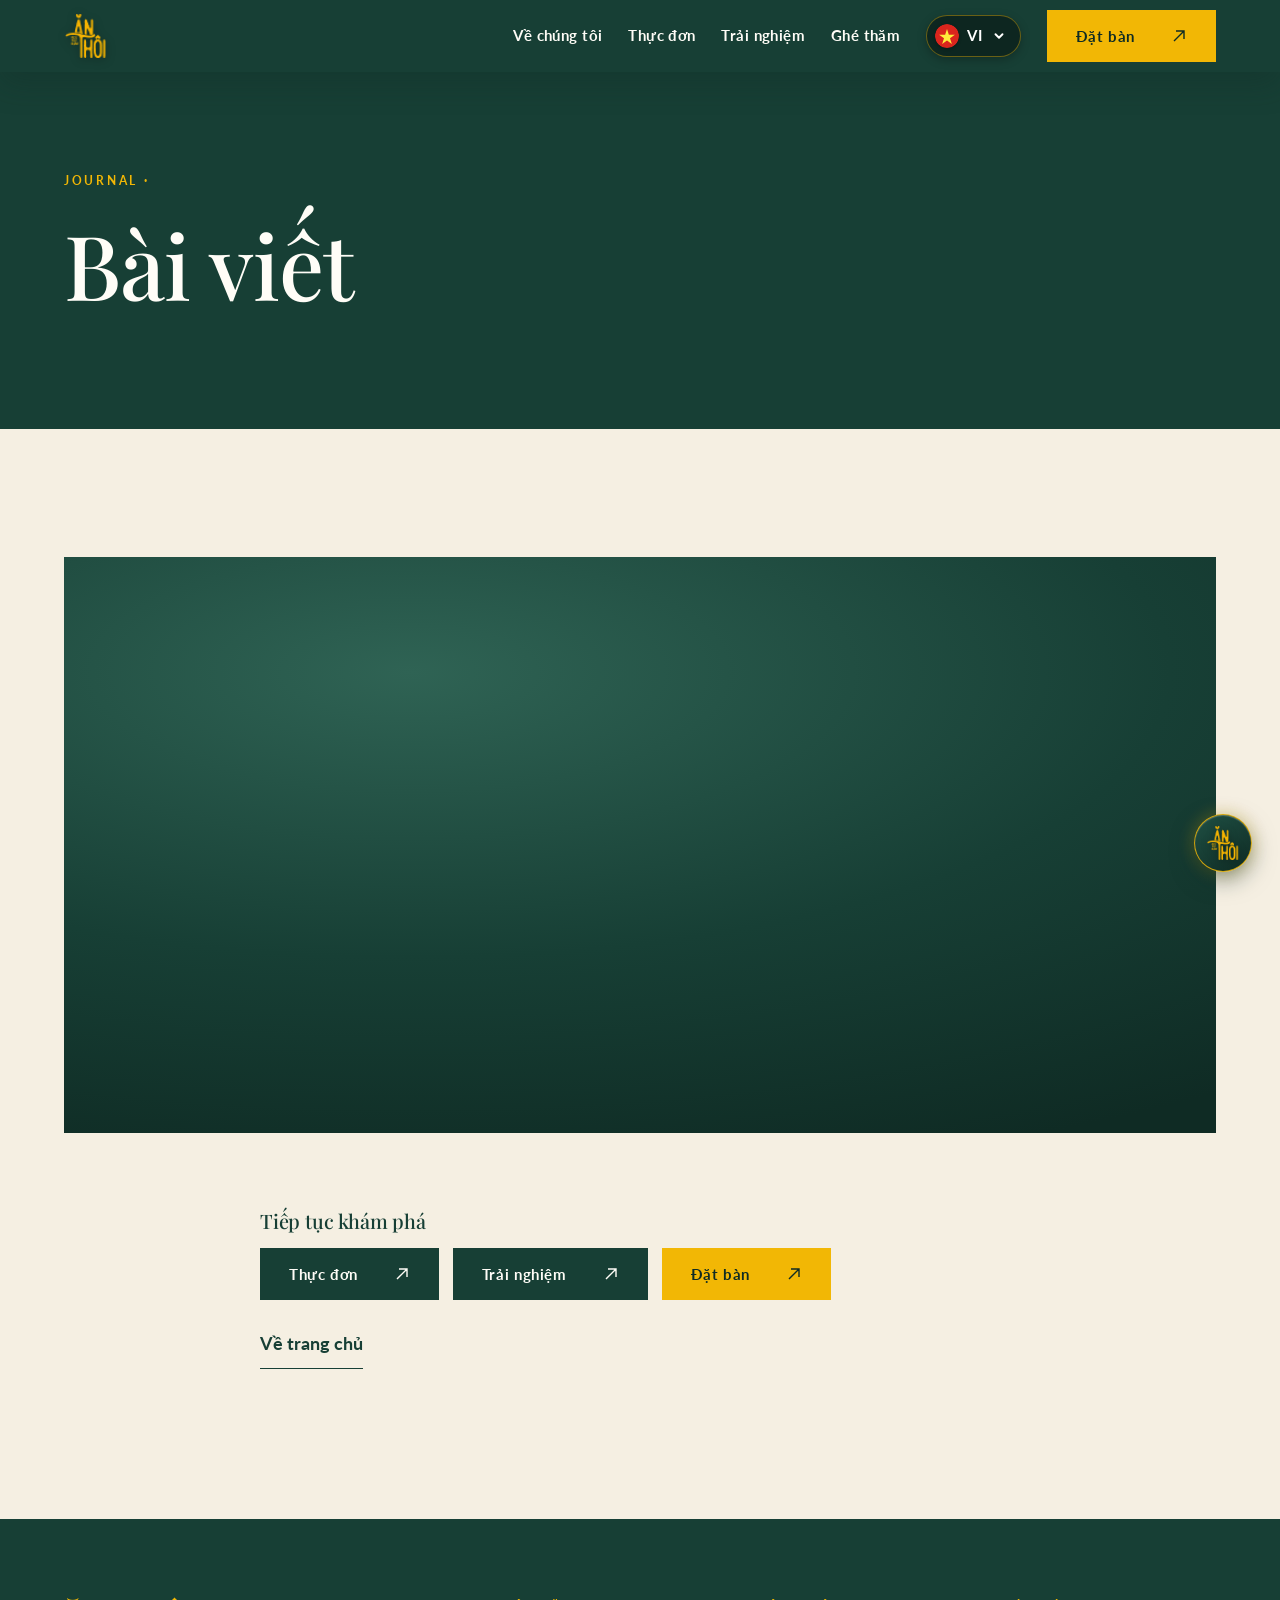
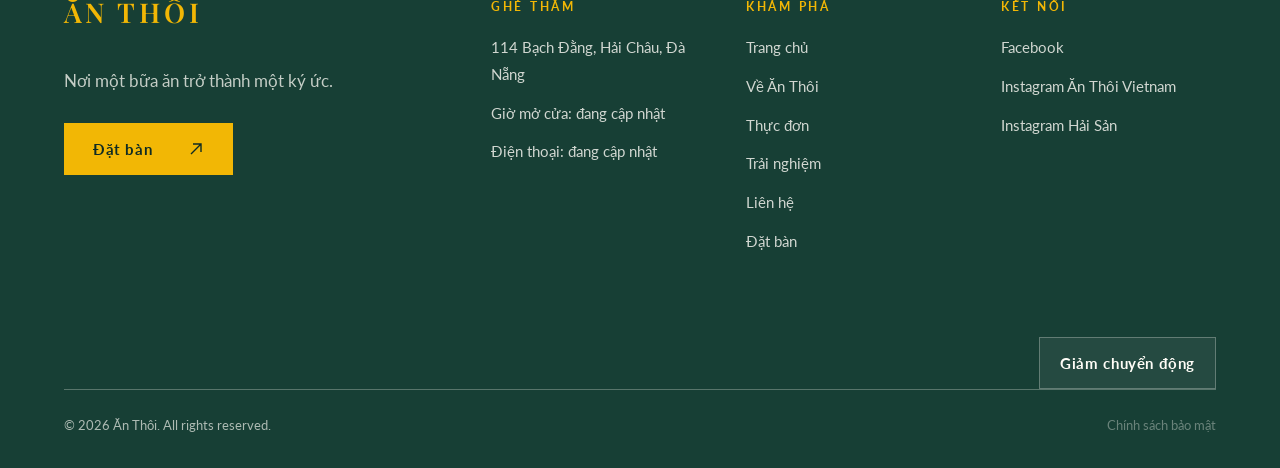
==== commit a9907c8c: "update" ====
--- a/bai-viet.html
+++ b/bai-viet.html
@@ -11,17 +11,55 @@
 </head>
 <body>
 <header class="header"><div class="header__in">
-  <a class="logo" href="index.html" aria-label="Ăn Thôi - về trang chủ">ĂN THÔI</a>
-  <nav class="nav" aria-label="Điều hướng chính">
-    <a href="index.html">Trang chủ</a>
-    <a href="ve-chung-toi.html">Về chúng tôi</a>
-    <a href="thuc-don.html">Thực đơn</a>
-    <a href="trai-nghiem.html">Trải nghiệm</a>
-    <a href="journal.html" aria-current="page">Journal</a>
-    <a href="lien-he.html">Ghé thăm &amp; Liên hệ</a>
-  </nav>
+  <a class="logo" href="index.html" aria-label="Ăn Thôi - về trang chủ"><img class="logo__img" src="image/logo.png" alt="Ăn Thôi"></a>
   <div class="header__r">
-    <span class="lang" aria-label="Ngôn ngữ"><b>VI</b><span>EN</span></span>
+    <nav class="nav" aria-label="Điều hướng chính">
+      <a href="ve-chung-toi.html">Về chúng tôi</a>
+      <a href="thuc-don.html">Thực đơn</a>
+      <a href="trai-nghiem.html">Trải nghiệm</a>
+      <a href="lien-he.html">Ghé thăm</a>
+    </nav>
+    <div class="lang-select" id="langSelect">
+      <button type="button" class="lang-select__btn" id="langSelectBtn" aria-haspopup="listbox" aria-expanded="false" aria-label="Chọn ngôn ngữ">
+        <span class="lang-select__current-flag">
+          <svg viewBox="0 0 36 36" width="24" height="24" class="lang-flag" aria-hidden="true"><circle cx="18" cy="18" r="18" fill="#DA251D"/><polygon fill="#FFEB3B" points="18,7.5 20.8,16.1 29.8,16.1 22.5,21.4 25.3,30 18,24.7 10.7,30 13.5,21.4 6.2,16.1 15.2,16.1"/></svg>
+        </span>
+        <span class="lang-select__current-code">VI</span>
+        <svg class="lang-select__arrow" viewBox="0 0 16 16" fill="none" stroke="currentColor" stroke-width="2.2" stroke-linecap="round" stroke-linejoin="round" aria-hidden="true"><path d="m4 6 4 4 4-4"/></svg>
+      </button>
+      <div class="lang-select__menu" id="langSelectMenu" role="listbox" aria-label="Danh sách ngôn ngữ">
+        <button type="button" class="lang-select__option" role="option" data-lang="EN" aria-selected="false">
+          <span class="lang-select__option-flag">
+            <svg viewBox="0 0 36 36" width="26" height="26" class="lang-flag" aria-hidden="true"><clipPath id="uk-clip"><circle cx="18" cy="18" r="18"/></clipPath><g clip-path="url(#uk-clip)"><rect width="36" height="36" fill="#012169"/><path d="M0 0 L36 36 M36 0 L0 36" stroke="#fff" stroke-width="5"/><path d="M0 0 L36 36 M36 0 L0 36" stroke="#C8102E" stroke-width="2.5"/><path d="M18 0 V36 M0 18 H36" stroke="#fff" stroke-width="8"/><path d="M18 0 V36 M0 18 H36" stroke="#C8102E" stroke-width="4.8"/></g></svg>
+          </span>
+          <span class="lang-select__option-text">EN</span>
+        </button>
+        <button type="button" class="lang-select__option is-active" role="option" data-lang="VI" aria-selected="true">
+          <span class="lang-select__option-flag">
+            <svg viewBox="0 0 36 36" width="26" height="26" class="lang-flag" aria-hidden="true"><circle cx="18" cy="18" r="18" fill="#DA251D"/><polygon fill="#FFEB3B" points="18,7.5 20.8,16.1 29.8,16.1 22.5,21.4 25.3,30 18,24.7 10.7,30 13.5,21.4 6.2,16.1 15.2,16.1"/></svg>
+          </span>
+          <span class="lang-select__option-text">VI</span>
+        </button>
+        <button type="button" class="lang-select__option" role="option" data-lang="ZH" aria-selected="false">
+          <span class="lang-select__option-flag">
+            <svg viewBox="0 0 36 36" width="26" height="26" class="lang-flag" aria-hidden="true"><circle cx="18" cy="18" r="18" fill="#DE2910"/><polygon fill="#FFDE00" points="9,6 9.9,8.8 12.8,8.8 10.5,10.5 11.4,13.3 9,11.6 6.6,13.3 7.5,10.5 5.2,8.8 8.1,8.8"/><polygon fill="#FFDE00" points="15,5 15.3,6.1 16.4,6.1 15.5,6.7 15.9,7.8 15,7.1 14.1,7.8 14.4,6.7 13.6,6.1 14.7,6.1"/><polygon fill="#FFDE00" points="17.5,7.5 17.8,8.6 18.9,8.6 18,9.2 18.4,10.3 17.5,9.6 16.6,10.3 16.9,9.2 16.1,8.6 17.2,8.6"/><polygon fill="#FFDE00" points="17.5,12 17.8,13.1 18.9,13.1 18,13.7 18.4,14.8 17.5,14.1 16.6,14.8 16.9,13.7 16.1,13.1 17.2,13.1"/><polygon fill="#FFDE00" points="15,14.8 15.3,15.9 16.4,15.9 15.5,16.5 15.9,17.6 15,16.9 14.1,17.6 14.4,16.5 13.6,15.9 14.7,15.9"/></svg>
+          </span>
+          <span class="lang-select__option-text">ZH</span>
+        </button>
+        <button type="button" class="lang-select__option" role="option" data-lang="KO" aria-selected="false">
+          <span class="lang-select__option-flag">
+            <svg viewBox="0 0 36 36" width="26" height="26" class="lang-flag" aria-hidden="true"><circle cx="18" cy="18" r="18" fill="#FFFFFF"/><circle cx="18" cy="18" r="17.2" fill="none" stroke="rgba(0,0,0,0.12)" stroke-width="1"/><clipPath id="ko-clip"><circle cx="18" cy="18" r="7.5"/></clipPath><g clip-path="url(#ko-clip)"><rect x="10" y="10" width="16" height="8" fill="#CD2E3A"/><rect x="10" y="18" width="16" height="8" fill="#0047A0"/><circle cx="14.25" cy="18" r="3.75" fill="#CD2E3A"/><circle cx="21.75" cy="18" r="3.75" fill="#0047A0"/></g><path d="M7 8.5 L9.5 6 M8 9.5 L10.5 7 M9 10.5 L11.5 8" stroke="#111" stroke-width="1.2" stroke-linecap="round"/><path d="M26.5 8.5 L29 6 M25.5 9.5 L28 7 M24.5 10.5 L27 8" stroke="#111" stroke-width="1.2" stroke-linecap="round"/><path d="M7 27.5 L9.5 30 M8 26.5 L10.5 29 M9 25.5 L11.5 28" stroke="#111" stroke-width="1.2" stroke-linecap="round"/><path d="M26.5 27.5 L29 30 M25.5 26.5 L28 29 M24.5 25.5 L27 28" stroke="#111" stroke-width="1.2" stroke-linecap="round"/></svg>
+          </span>
+          <span class="lang-select__option-text">KO</span>
+        </button>
+        <button type="button" class="lang-select__option" role="option" data-lang="RU" aria-selected="false">
+          <span class="lang-select__option-flag">
+            <svg viewBox="0 0 36 36" width="26" height="26" class="lang-flag" aria-hidden="true"><clipPath id="ru-clip"><circle cx="18" cy="18" r="18"/></clipPath><g clip-path="url(#ru-clip)"><rect width="36" height="12" y="0" fill="#FFFFFF"/><rect width="36" height="12" y="12" fill="#0039A6"/><rect width="36" height="12" y="24" fill="#D52B1E"/><circle cx="18" cy="18" r="17.2" fill="none" stroke="rgba(0,0,0,0.1)" stroke-width="1"/></g></svg>
+          </span>
+          <span class="lang-select__option-text">RU</span>
+        </button>
+      </div>
+    </div>
     <a class="btn" href="lien-he.html#dat-ban"><span>Đặt bàn</span><svg viewBox="0 0 16 16" fill="none" stroke="currentColor" stroke-width="1.4" aria-hidden="true"><path d="M3 13 13 3M5 3h8v8"/></svg></a>
     <button class="burger" aria-expanded="false" aria-controls="menu" aria-label="Mở menu"><i></i><i></i><i></i></button>
   </div>
@@ -29,13 +67,12 @@
 <div class="drawer" id="menu" aria-hidden="true">
   <div class="drawer__bg"></div>
   <aside class="drawer__panel" aria-label="Menu">
-    <div class="drawer__top"><a class="logo" href="index.html">ĂN THÔI</a><button class="drawer__close" type="button" aria-label="Đóng menu"><svg viewBox="0 0 20 20" fill="none" stroke="currentColor" stroke-width="1.5" aria-hidden="true"><path d="M4 4l12 12M16 4 4 16"/></svg></button></div>
+    <div class="drawer__top"><a class="logo" href="index.html"><img class="logo__img" src="image/logo.png" alt="Ăn Thôi"></a><button class="drawer__close" type="button" aria-label="Đóng menu"><svg viewBox="0 0 20 20" fill="none" stroke="currentColor" stroke-width="1.5" aria-hidden="true"><path d="M4 4l12 12M16 4 4 16"/></svg></button></div>
     <nav class="drawer__nav" aria-label="Menu chính">
       <a href="index.html"><span>Trang chủ</span><svg viewBox="0 0 20 20" fill="none" stroke="currentColor" stroke-width="1.4" aria-hidden="true"><path d="M3 10h14M11 4l6 6-6 6"/></svg></a>
       <a href="ve-chung-toi.html"><span>Về chúng tôi</span><svg viewBox="0 0 20 20" fill="none" stroke="currentColor" stroke-width="1.4" aria-hidden="true"><path d="M3 10h14M11 4l6 6-6 6"/></svg></a>
       <a href="thuc-don.html"><span>Thực đơn</span><svg viewBox="0 0 20 20" fill="none" stroke="currentColor" stroke-width="1.4" aria-hidden="true"><path d="M3 10h14M11 4l6 6-6 6"/></svg></a>
       <a href="trai-nghiem.html"><span>Trải nghiệm</span><svg viewBox="0 0 20 20" fill="none" stroke="currentColor" stroke-width="1.4" aria-hidden="true"><path d="M3 10h14M11 4l6 6-6 6"/></svg></a>
-      <a href="journal.html"><span>Journal</span><svg viewBox="0 0 20 20" fill="none" stroke="currentColor" stroke-width="1.4" aria-hidden="true"><path d="M3 10h14M11 4l6 6-6 6"/></svg></a>
       <a href="lien-he.html"><span>Ghé thăm &amp; Liên hệ</span><svg viewBox="0 0 20 20" fill="none" stroke="currentColor" stroke-width="1.4" aria-hidden="true"><path d="M3 10h14M11 4l6 6-6 6"/></svg></a>
     </nav>
     <div class="drawer__foot"><a class="btn btn--wide" href="lien-he.html#dat-ban"><span>Đặt bàn</span><svg viewBox="0 0 16 16" fill="none" stroke="currentColor" stroke-width="1.4" aria-hidden="true"><path d="M3 13 13 3M5 3h8v8"/></svg></a></div>
@@ -49,7 +86,7 @@
   <div class="prose" style="margin-top:60px">
     <h3>Tiếp tục khám phá</h3>
     <p style="display:flex;gap:14px;flex-wrap:wrap;margin-top:16px"><a class="btn btn--green" href="thuc-don.html"><span>Thực đơn</span><svg viewBox="0 0 16 16" fill="none" stroke="currentColor" stroke-width="1.4" aria-hidden="true"><path d="M3 13 13 3M5 3h8v8"/></svg></a><a class="btn btn--green" href="trai-nghiem.html"><span>Trải nghiệm</span><svg viewBox="0 0 16 16" fill="none" stroke="currentColor" stroke-width="1.4" aria-hidden="true"><path d="M3 13 13 3M5 3h8v8"/></svg></a><a class="btn" href="lien-he.html#dat-ban"><span>Đặt bàn</span><svg viewBox="0 0 16 16" fill="none" stroke="currentColor" stroke-width="1.4" aria-hidden="true"><path d="M3 13 13 3M5 3h8v8"/></svg></a></p>
-    <p style="margin-top:28px"><a class="link" href="journal.html">Quay lại Journal</a></p>
+    <p style="margin-top:28px"><a class="link" href="index.html">Về trang chủ</a></p>
   </div>
 </section>
 </main>
@@ -57,7 +94,7 @@
   <div class="footer__grid">
     <div><a class="logo" href="index.html">ĂN THÔI</a><p class="footer__tag">Nơi một bữa ăn trở thành một ký ức.</p><a class="btn" href="lien-he.html#dat-ban"><span>Đặt bàn</span><svg viewBox="0 0 16 16" fill="none" stroke="currentColor" stroke-width="1.4" aria-hidden="true"><path d="M3 13 13 3M5 3h8v8"/></svg></a></div>
     <div><h4>Ghé thăm</h4><ul><li>114 Bạch Đằng, Hải Châu, Đà Nẵng</li><li>Giờ mở cửa: đang cập nhật</li><li>Điện thoại: đang cập nhật</li></ul></div>
-    <div><h4>Khám phá</h4><ul><li><a href="index.html">Trang chủ</a></li><li><a href="ve-chung-toi.html">Về Ăn Thôi</a></li><li><a href="thuc-don.html">Thực đơn</a></li><li><a href="trai-nghiem.html">Trải nghiệm</a></li><li><a href="journal.html">Journal</a></li><li><a href="lien-he.html">Liên hệ</a></li><li><a href="lien-he.html#dat-ban">Đặt bàn</a></li></ul></div>
+    <div><h4>Khám phá</h4><ul><li><a href="index.html">Trang chủ</a></li><li><a href="ve-chung-toi.html">Về Ăn Thôi</a></li><li><a href="thuc-don.html">Thực đơn</a></li><li><a href="trai-nghiem.html">Trải nghiệm</a></li><li><a href="lien-he.html">Liên hệ</a></li><li><a href="lien-he.html#dat-ban">Đặt bàn</a></li></ul></div>
     <div><h4>Kết nối</h4><ul><li><a href="https://www.facebook.com/Anthoirestaurant" target="_blank" rel="noopener">Facebook</a></li><li><a href="https://www.instagram.com/anthoi.vietnam/" target="_blank" rel="noopener">Instagram Ăn Thôi Vietnam</a></li><li><a href="https://www.instagram.com/anthoihaisan.dn/" target="_blank" rel="noopener">Instagram Hải Sản</a></li></ul></div>
   </div>
   <div class="footer__tools"><button class="btn btn--ghost" id="reduceMotion" type="button" aria-pressed="false"><span>Giảm chuyển động</span></button></div>
@@ -81,10 +118,10 @@
       </span>
     </a>
 
-    <!-- 2. Instagram Ẩm Thực -->
-    <a href="https://www.instagram.com/anthoihaisan.dn/" target="_blank" rel="noopener noreferrer" class="floating-social__item floating-social__item--ins-food" role="menuitem" tabindex="-1" style="--i:2">
+    <!-- 2. Instagram Hải Sản -->
+    <a href="https://www.instagram.com/anthoihaisan.dn/" target="_blank" rel="noopener noreferrer" class="floating-social__item floating-social__item--ins-food" role="menuitem" tabindex="-1" style="--i:2" aria-label="Instagram Ăn Thôi Hải Sản">
       <span class="floating-social__tooltip">
-        <strong class="floating-social__name">Instagram • Món Ngon</strong>
+        <strong class="floating-social__name">Instagram • Hải Sản</strong>
         <span class="floating-social__sub">@anthoihaisan.dn</span>
       </span>
       <span class="floating-social__btn" aria-hidden="true">
@@ -94,10 +131,10 @@
       </span>
     </a>
 
-    <!-- 3. Instagram Không Gian -->
-    <a href="https://www.instagram.com/anthoi.vietnam/" target="_blank" rel="noopener noreferrer" class="floating-social__item floating-social__item--ins-space" role="menuitem" tabindex="-1" style="--i:3">
+    <!-- 3. Instagram Vietnam -->
+    <a href="https://www.instagram.com/anthoi.vietnam/" target="_blank" rel="noopener noreferrer" class="floating-social__item floating-social__item--ins-space" role="menuitem" tabindex="-1" style="--i:3" aria-label="Instagram Ăn Thôi Vietnam">
       <span class="floating-social__tooltip">
-        <strong class="floating-social__name">Instagram • Không Gian</strong>
+        <strong class="floating-social__name">Instagram • Vietnam</strong>
         <span class="floating-social__sub">@anthoi.vietnam</span>
       </span>
       <span class="floating-social__btn" aria-hidden="true">
--- a/css/style.css
+++ b/css/style.css
@@ -45,22 +45,143 @@
 .header__in{display:flex;align-items:center;justify-content:space-between;gap:24px;height:88px;padding-inline:var(--pad);transition:height .4s}
 .header.is-solid{background:var(--green);box-shadow:0 12px 30px rgba(15,43,36,.3)}
 .header.is-solid .header__in{height:72px}
-.logo{white-space:nowrap;font:600 1.7rem/1 var(--f-head);letter-spacing:.14em;color:var(--gold)}
-.nav{display:flex;gap:40px;opacity:0;pointer-events:none;transition:opacity .5s}
-.is-solid .nav{opacity:1;pointer-events:auto}
-.nav a{position:relative;padding:6px 0;font-size:.92rem;font-weight:700;letter-spacing:.03em}
+.logo{display:inline-flex;align-items:center;white-space:nowrap;font:600 1.7rem/1 var(--f-head);letter-spacing:.14em;color:var(--gold);flex-shrink:0}
+.logo__img{height:54px;width:auto;display:block;object-fit:contain;transition:height .35s var(--ease),transform .3s var(--ease);filter:drop-shadow(0 2px 5px rgba(0,0,0,.35))}
+.logo:hover .logo__img{transform:scale(1.06);filter:drop-shadow(0 0 10px rgba(242,183,5,.55))}
+.header.is-solid .logo__img{height:44px}
+.header__r{display:flex;align-items:center;gap:clamp(16px,2vw,30px)}
+.nav{display:flex;align-items:center;gap:clamp(16px,2vw,32px)}
+.nav a{position:relative;padding:6px 0;font-size:.92rem;font-weight:700;letter-spacing:.03em;white-space:nowrap;color:var(--ivory);text-shadow:0 1px 4px rgba(0,0,0,.45);transition:color .3s}
+.header.is-solid .nav a{text-shadow:none}
 .nav a::after{content:"";position:absolute;left:0;bottom:0;width:100%;height:1px;background:var(--gold);transform:scaleX(0);transform-origin:right;transition:transform .4s var(--ease)}
 .nav a:hover::after,.nav a[aria-current]::after{transform:scaleX(1);transform-origin:left}
 .nav a:hover{color:var(--gold)}
-.header__r{display:flex;align-items:center;gap:22px}
 .lang{display:flex;gap:14px;font-size:.88rem;letter-spacing:.06em;opacity:.9}
 .lang b{font-weight:700;border-bottom:1px solid var(--gold)}
-.burger{width:52px;height:52px;background:none;border:1px solid var(--line-l);color:inherit;cursor:pointer;transition:background .3s,border-color .3s}
+
+/* ===== DROPDOWN CHỌN NGÔN NGỮ (5 NGÔN NGỮ) ===== */
+.lang-select{
+  position:relative;
+  display:inline-flex;
+}
+.lang-select__btn{
+  display:inline-flex;
+  align-items:center;
+  gap:8px;
+  min-height:42px;
+  padding:5px 14px 5px 8px;
+  background:#141517;
+  color:#fff;
+  border:1px solid rgba(255,255,255,.18);
+  border-radius:99px;
+  cursor:pointer;
+  font:700 .95rem/1 var(--f-body);
+  letter-spacing:.03em;
+  box-shadow:0 3px 10px rgba(0,0,0,.25);
+  transition:background .25s,border-color .25s,box-shadow .25s,transform .2s;
+  user-select:none;
+}
+.header.is-solid .lang-select__btn{
+  background:#0d2620;
+  border-color:rgba(242,183,5,.4);
+}
+.lang-select__btn:hover{
+  background:#202225;
+  border-color:rgba(242,183,5,.6);
+  transform:translateY(-1px);
+}
+.lang-select.is-open .lang-select__btn{
+  background:#000;
+  border-color:var(--gold);
+}
+.lang-select__current-flag,
+.lang-select__option-flag{
+  display:inline-flex;
+  align-items:center;
+  justify-content:center;
+  flex-shrink:0;
+}
+.lang-select__current-flag svg,
+.lang-select__option-flag svg{
+  display:block;
+  border-radius:50%;
+  box-shadow:0 1px 3px rgba(0,0,0,.3);
+}
+.lang-select__current-code{
+  font-weight:700;
+  font-size:.95rem;
+  color:#fff;
+  letter-spacing:.04em;
+}
+.lang-select__arrow{
+  width:14px;
+  height:14px;
+  color:#fff;
+  margin-left:2px;
+  transition:transform .3s var(--ease);
+}
+.lang-select.is-open .lang-select__arrow{
+  transform:rotate(180deg);
+}
+
+/* Menu Dropdown 5 Ngôn Ngữ */
+.lang-select__menu{
+  position:absolute;
+  top:calc(100% + 10px);
+  right:0;
+  min-width:142px;
+  background:#ffffff;
+  border-radius:20px;
+  padding:8px;
+  box-shadow:0 16px 42px rgba(0,0,0,.22),0 2px 10px rgba(0,0,0,.08);
+  display:flex;
+  flex-direction:column;
+  gap:2px;
+  opacity:0;
+  transform:translateY(-10px) scale(.95);
+  pointer-events:none;
+  visibility:hidden;
+  transition:opacity .25s var(--ease),transform .25s var(--ease),visibility .25s;
+  z-index:90;
+}
+.lang-select.is-open .lang-select__menu{
+  opacity:1;
+  transform:translateY(0) scale(1);
+  pointer-events:auto;
+  visibility:visible;
+}
+.lang-select__option{
+  display:flex;
+  align-items:center;
+  gap:14px;
+  width:100%;
+  padding:10px 14px;
+  border:none;
+  background:transparent;
+  border-radius:14px;
+  cursor:pointer;
+  font:700 1.05rem/1 var(--f-body);
+  color:#222;
+  letter-spacing:.02em;
+  transition:background .2s,transform .15s;
+  text-align:left;
+}
+.lang-select__option:hover{
+  background:#f4f5f7;
+}
+.lang-select__option.is-active{
+  background:#f0f2f5;
+  color:#111;
+}
+.lang-select__option:active{
+  transform:scale(.97);
+}
+.burger{display:none;width:46px;height:46px;background:none;border:1px solid var(--line-l);border-radius:8px;color:inherit;cursor:pointer;transition:background .3s,border-color .3s;padding:0;flex-direction:column;justify-content:center;align-items:center}
 .burger:hover{background:rgba(242,183,5,.15);border-color:var(--gold)}
-.burger i{display:block;width:22px;height:1.5px;background:currentColor;margin:5px auto;transition:transform .4s var(--ease),opacity .3s}
-.burger[aria-expanded=true] i:nth-child(1){transform:translateY(6.5px) rotate(45deg)}
+.burger i{display:block;width:22px;height:1.5px;background:currentColor;margin:3px auto;transition:transform .4s var(--ease),opacity .3s}
+.burger[aria-expanded=true] i:nth-child(1){transform:translateY(7.5px) rotate(45deg)}
 .burger[aria-expanded=true] i:nth-child(2){opacity:0}
-.burger[aria-expanded=true] i:nth-child(3){transform:translateY(-6.5px) rotate(-45deg)}
+.burger[aria-expanded=true] i:nth-child(3){transform:translateY(-7.5px) rotate(-45deg)}
 /* ===== 5. HERO ===== */
 .hero{position:relative;min-height:100svh;display:flex;align-items:flex-end;color:var(--ivory);overflow:hidden;padding:150px 0 clamp(50px,9vh,110px)}
 .hero>.media{position:absolute;inset:-5% 0}
@@ -179,7 +300,7 @@
 .reduce-motion *,.reduce-motion *::before,.reduce-motion *::after{animation-duration:.01s!important;animation-delay:0s!important;transition-duration:.01s!important;scroll-behavior:auto!important}
 @media(prefers-reduced-motion:reduce){*{animation-duration:.01s!important;animation-delay:0s!important;transition-duration:.01s!important}html{scroll-behavior:auto}}
 /* ===== 15. RESPONSIVE (mobile: 1 cột, hamburger, CTA luôn hiển thị) ===== */
-@media(max-width:1100px){.nav{display:none}}
+@media(max-width:1024px){.nav{display:none}.burger{display:flex}}
 @media(max-width:900px){
   .header__in{height:72px}.lang{display:none}:root{--hh:72px}
   .intro__top,.contact,.split,.split--rev{grid-template-columns:1fr}
@@ -208,11 +329,329 @@
 .hero__addr svg{width:20px;height:20px;color:var(--gold);flex:none}
 .hero__slogan,.hero__addr{opacity:0;animation:fade 1s .8s forwards}
 /* Lời ngỏ: giữ nguyên văn STEP 2 */
-.intro{padding-bottom:clamp(30px,5vw,70px)}
+.intro{padding-bottom:clamp(60px,8vw,110px)}
 .intro__top{grid-template-columns:1fr 1.25fr;align-items:start}
 .intro h2{font-size:clamp(1.9rem,3.8vw,3.4rem);text-transform:uppercase;letter-spacing:.02em;line-height:1.2}
 .intro__text p{color:var(--muted);font-size:1.12rem;margin-bottom:22px}
 .intro__text p.lead{margin-bottom:0;color:var(--green);font:italic 500 clamp(1.4rem,2.2vw,1.9rem)/1.5 var(--f-head)}
+
+/* ===== BẢNG HÌNH ẢNH DƯỚI PHẦN LỜI NGỎ (BENTO / MOSAIC GALLERY) ===== */
+.loingo-gallery{
+  margin-top:clamp(44px,6vw,84px);
+}
+.loingo-grid{
+  display:grid;
+  grid-template-columns:repeat(10,1fr);
+  grid-auto-rows:clamp(160px,13.5vw,220px);
+  gap:clamp(10px,1.2vw,18px);
+}
+.loingo-grid__item{
+  margin:0;
+  position:relative;
+  overflow:hidden;
+  border-radius:clamp(10px,1.2vw,16px);
+  background:var(--ivory);
+  box-shadow:0 4px 18px rgba(23,63,53,.07),0 1px 3px rgba(23,63,53,.04);
+  transition:transform .45s var(--ease),box-shadow .45s var(--ease);
+}
+.loingo-grid__item img{
+  width:100%;
+  height:100%;
+  object-fit:cover;
+  display:block;
+  transition:transform .65s var(--ease);
+}
+/* Định vị trọng tâm ảnh phù hợp từng khung hình */
+.loingo-grid__item--1 img{object-position:center 35%}
+.loingo-grid__item--2 img{object-position:center 30%}
+.loingo-grid__item--3 img{object-position:center center}
+.loingo-grid__item--4 img{object-position:center center}
+.loingo-grid__item--5 img{object-position:center 40%}
+.loingo-grid__item--6 img{object-position:center center}
+.loingo-grid__item--7 img{object-position:center center}
+.loingo-grid__item--8 img{object-position:center center}
+
+/* Phân bổ tỷ lệ Bento Grid 10 cột theo ảnh mẫu thiết kế (3 + 3 + 4 = 10 cols) */
+.loingo-grid__item--1{grid-column:1 / 4;grid-row:1 / 3} /* Cột trái cao 2 tầng */
+.loingo-grid__item--2{grid-column:4 / 7;grid-row:1 / 2} /* Hàng 1 giữa */
+.loingo-grid__item--3{grid-column:7 / 11;grid-row:1 / 2} /* Hàng 1 phải (rộng 4 cột) */
+.loingo-grid__item--4{grid-column:4 / 8;grid-row:2 / 3} /* Hàng 2 giữa (rộng 4 cột) */
+.loingo-grid__item--5{grid-column:8 / 11;grid-row:2 / 3} /* Hàng 2 phải (3 cột) */
+.loingo-grid__item--6{grid-column:1 / 5;grid-row:3 / 4} /* Hàng 3 trái (rộng 4 cột) */
+.loingo-grid__item--7{grid-column:5 / 8;grid-row:3 / 4} /* Hàng 3 giữa (3 cột) */
+.loingo-grid__item--8{grid-column:8 / 11;grid-row:3 / 4} /* Hàng 3 phải (3 cột) */
+
+/* Hiệu ứng hover sang trọng */
+.loingo-grid__item:hover{
+  transform:translateY(-4px);
+  box-shadow:0 14px 34px rgba(23,63,53,.16),0 2px 8px rgba(242,183,5,.22);
+}
+.loingo-grid__item:hover img{
+  transform:scale(1.05);
+}
+
+/* Responsive Tablet (dưới 1024px) */
+@media(max-width:1024px){
+  .loingo-grid{
+    grid-template-columns:repeat(6,1fr);
+    grid-auto-rows:clamp(160px,19vw,210px);
+    gap:12px;
+  }
+  .loingo-grid__item--1{grid-column:1 / 4;grid-row:1 / 3}
+  .loingo-grid__item--2{grid-column:4 / 7;grid-row:1 / 2}
+  .loingo-grid__item--3{grid-column:4 / 7;grid-row:2 / 3}
+  .loingo-grid__item--4{grid-column:1 / 5;grid-row:3 / 4}
+  .loingo-grid__item--5{grid-column:5 / 7;grid-row:3 / 4}
+  .loingo-grid__item--6{grid-column:1 / 4;grid-row:4 / 5}
+  .loingo-grid__item--7{grid-column:4 / 7;grid-row:4 / 5}
+  .loingo-grid__item--8{grid-column:1 / 7;grid-row:5 / 6;aspect-ratio:16 / 9}
+}
+
+/* Responsive Mobile (dưới 640px) */
+@media(max-width:640px){
+  .loingo-gallery{margin-top:32px}
+  .loingo-grid{
+    grid-template-columns:repeat(2,1fr);
+    grid-auto-rows:auto;
+    gap:10px;
+  }
+  .loingo-grid__item{
+    grid-column:auto!important;
+    grid-row:auto!important;
+    aspect-ratio:1 / 1;
+    border-radius:10px;
+  }
+  .loingo-grid__item--1{
+    grid-column:span 2!important;
+    aspect-ratio:16 / 11;
+  }
+  .loingo-grid__item--3,
+  .loingo-grid__item--4{
+    grid-column:span 2!important;
+    aspect-ratio:16 / 10;
+  }
+}
+
+/* ===== BANNER ẨM THỰC VIỆT (BACKGROUND FIXED) ===== */
+.cuisine-banner{
+  position:relative;
+  min-height:clamp(460px,58vh,640px);
+  display:flex;
+  align-items:center;
+  justify-content:center;
+  text-align:center;
+  padding:clamp(80px,10vw,130px) var(--pad);
+  background-image:linear-gradient(rgba(12,24,19,.62),rgba(12,24,19,.72)),url("../image/loingo/loingo4.webp");
+  background-attachment:fixed;
+  background-position:center;
+  background-size:cover;
+  background-repeat:no-repeat;
+  color:var(--ivory);
+  overflow:hidden;
+}
+.cuisine-banner__in{
+  max-width:760px;
+  margin:0 auto;
+  display:flex;
+  flex-direction:column;
+  align-items:center;
+  position:relative;
+  z-index:2;
+}
+.cuisine-banner__title{
+  font-family:var(--f-head);
+  font-size:clamp(2.6rem,5.5vw,4.4rem);
+  font-weight:500;
+  color:#eed6b3;
+  margin-bottom:20px;
+  line-height:1.2;
+  letter-spacing:.02em;
+  text-shadow:0 3px 18px rgba(0,0,0,.75);
+}
+.cuisine-banner__desc{
+  font-family:var(--f-body);
+  font-size:clamp(1.02rem,1.28vw,1.16rem);
+  line-height:1.85;
+  color:#f7f3ea;
+  margin-bottom:34px;
+  text-shadow:0 2px 8px rgba(0,0,0,.85);
+  max-width:660px;
+}
+.cuisine-banner__btn{
+  display:inline-flex;
+  align-items:center;
+  justify-content:center;
+  min-height:48px;
+  padding:0 48px;
+  background:#eed6b3;
+  color:#2b1d12;
+  font-family:var(--f-body);
+  font-weight:700;
+  font-size:.9rem;
+  letter-spacing:.16em;
+  text-transform:uppercase;
+  border-radius:3px;
+  box-shadow:0 4px 18px rgba(0,0,0,.35);
+  transition:transform .3s var(--ease),background .3s var(--ease),box-shadow .3s var(--ease),color .3s;
+  text-decoration:none;
+}
+.cuisine-banner__btn:hover{
+  background:#fff;
+  color:var(--green-d);
+  transform:translateY(-2px);
+  box-shadow:0 8px 24px rgba(238,214,179,.4);
+}
+.cuisine-banner__arrows{
+  display:flex;
+  gap:16px;
+  margin-top:28px;
+}
+.cuisine-banner__arrow{
+  width:42px;
+  height:42px;
+  border-radius:50%;
+  border:1px solid rgba(238,214,179,.45);
+  background:rgba(0,0,0,.25);
+  color:#eed6b3;
+  display:inline-flex;
+  align-items:center;
+  justify-content:center;
+  font-size:1.05rem;
+  transition:all .3s var(--ease);
+  cursor:pointer;
+  text-decoration:none;
+}
+.cuisine-banner__arrow:hover{
+  border-color:#eed6b3;
+  background:rgba(238,214,179,.22);
+  color:#fff;
+  transform:scale(1.08);
+}
+@media(max-width:900px){
+  .cuisine-banner{background-attachment:scroll}
+}
+
+/* ===== KHỐI GIẢI THƯỞNG & VINH DANH (MICHELIN BIB GOURMAND) ===== */
+.awards-sec{
+  position:relative;
+  background:#050505 url("../image/awards-bg.webp") center bottom/cover no-repeat;
+  color:#ffffff;
+  padding-block:clamp(85px,11vw,145px);
+  text-align:center;
+  overflow:hidden;
+}
+.awards-sec::before{
+  content:"";
+  position:absolute;
+  inset:0;
+  background:radial-gradient(ellipse 80% 60% at 50% 45%,rgba(0,0,0,0) 0%,rgba(5,5,5,.55) 100%);
+  pointer-events:none;
+}
+.awards-sec__in{
+  position:relative;
+  z-index:2;
+  max-width:1120px;
+  margin-inline:auto;
+  display:flex;
+  flex-direction:column;
+  align-items:center;
+}
+.awards-sec__title{
+  font-family:var(--f-body);
+  font-weight:800;
+  font-size:clamp(1.9rem,3.4vw,2.75rem);
+  letter-spacing:.06em;
+  line-height:1.2;
+  text-transform:uppercase;
+  margin-bottom:14px;
+}
+.awards-sec__gold{
+  color:#ecac00;
+}
+.awards-sec__amp{
+  color:#ffffff;
+  font-weight:700;
+  margin-inline:4px;
+}
+.awards-sec__desc{
+  font-family:var(--f-body);
+  font-size:clamp(.98rem,1.2vw,1.14rem);
+  line-height:1.7;
+  color:rgba(255,255,255,.9);
+  margin-bottom:clamp(48px,6.5vw,78px);
+  max-width:700px;
+  text-shadow:0 2px 10px rgba(0,0,0,.8);
+}
+.awards-sec__grid{
+  display:grid;
+  grid-template-columns:repeat(3,1fr);
+  gap:clamp(20px,5vw,70px);
+  width:100%;
+  max-width:960px;
+  margin-inline:auto;
+}
+.awards-sec__item{
+  display:flex;
+  flex-direction:column;
+  align-items:center;
+  transition:transform .4s var(--ease);
+  cursor:default;
+}
+.awards-sec__item:hover{
+  transform:translateY(-8px);
+}
+.awards-sec__emblem-wrap{
+  display:flex;
+  align-items:center;
+  justify-content:center;
+  min-height:clamp(110px,12vw,140px);
+}
+.awards-sec__emblem{
+  width:clamp(100px,11vw,136px);
+  height:auto;
+  display:block;
+  object-fit:contain;
+  filter:drop-shadow(0 4px 14px rgba(0,0,0,.7));
+  transition:transform .4s var(--ease),filter .4s var(--ease);
+}
+.awards-sec__item:hover .awards-sec__emblem{
+  transform:scale(1.08);
+  filter:drop-shadow(0 8px 24px rgba(236,172,0,.4)) drop-shadow(0 2px 8px rgba(255,255,255,.3));
+}
+.awards-sec__year{
+  margin-top:clamp(22px,2.8vw,34px);
+  font-family:var(--f-body);
+  font-weight:800;
+  font-size:clamp(1.6rem,2.3vw,2.05rem);
+  color:#ffffff;
+  letter-spacing:.04em;
+  line-height:1;
+  text-shadow:0 2px 10px rgba(0,0,0,.75);
+  transition:color .3s;
+}
+.awards-sec__item:hover .awards-sec__year{
+  color:#ecac00;
+}
+
+@media(max-width:640px){
+  .awards-sec{padding-block:60px 70px}
+  .awards-sec__desc{margin-bottom:38px}
+  .awards-sec__grid{
+    grid-template-columns:repeat(3,1fr);
+    gap:12px;
+  }
+  .awards-sec__emblem-wrap{
+    min-height:90px;
+  }
+  .awards-sec__emblem{
+    width:clamp(75px,22vw,95px);
+  }
+  .awards-sec__year{
+    margin-top:16px;
+    font-size:1.35rem;
+  }
+}
+
 /* Mục chưa làm: hiển thị mờ, không bấm được */
 .soon{cursor:not-allowed}
 .nav .soon{padding:6px 0;font-size:.92rem;font-weight:700;letter-spacing:.03em;opacity:.55}
@@ -597,4 +1036,4 @@
 .reduce-motion .floating-social__logo,
 .reduce-motion .floating-social__svg{
   transition-duration:.01ms!important;
-}+}
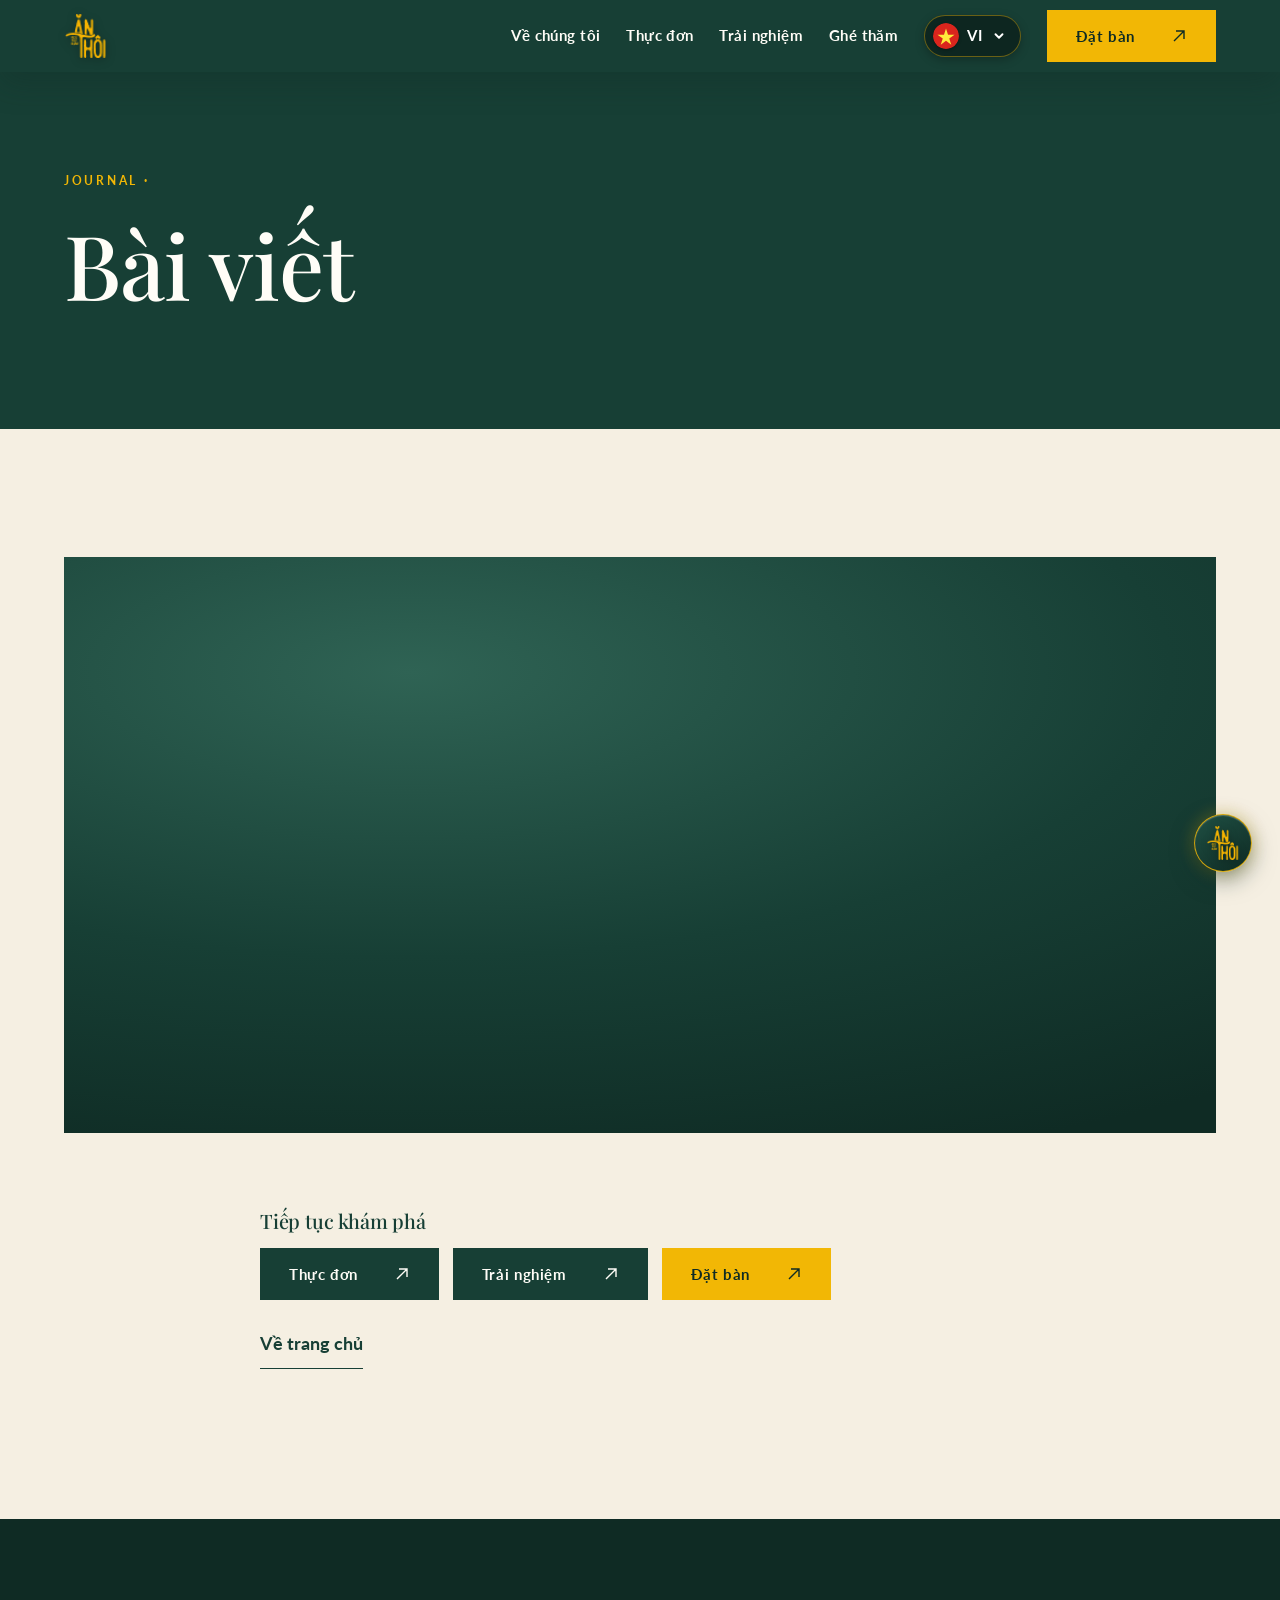
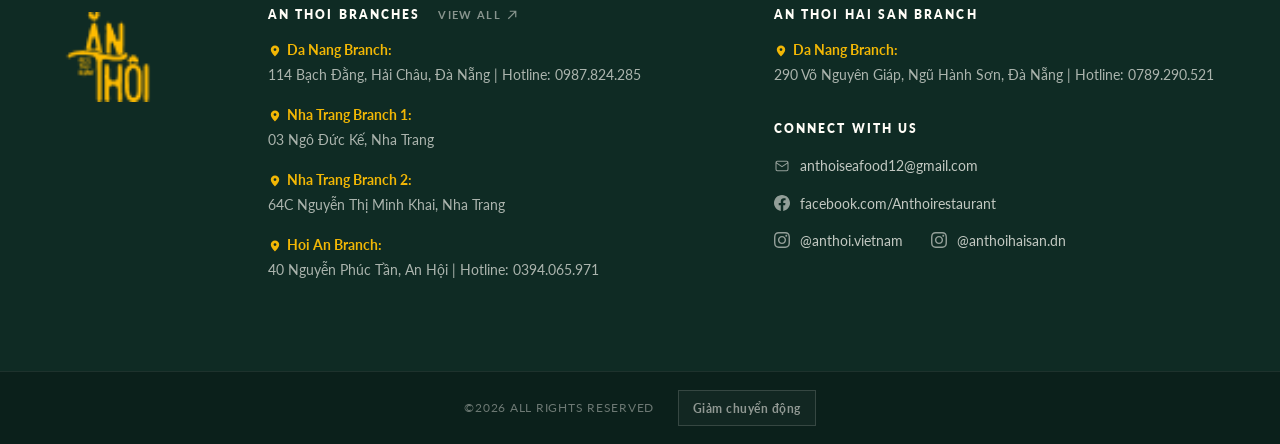
==== commit 23cf44bd: "1" ====
--- a/bai-viet.html
+++ b/bai-viet.html
@@ -90,16 +90,99 @@
   </div>
 </section>
 </main>
-<footer class="footer"><div class="wrap">
-  <div class="footer__grid">
-    <div><a class="logo" href="index.html">ĂN THÔI</a><p class="footer__tag">Nơi một bữa ăn trở thành một ký ức.</p><a class="btn" href="lien-he.html#dat-ban"><span>Đặt bàn</span><svg viewBox="0 0 16 16" fill="none" stroke="currentColor" stroke-width="1.4" aria-hidden="true"><path d="M3 13 13 3M5 3h8v8"/></svg></a></div>
-    <div><h4>Ghé thăm</h4><ul><li>114 Bạch Đằng, Hải Châu, Đà Nẵng</li><li>Giờ mở cửa: đang cập nhật</li><li>Điện thoại: đang cập nhật</li></ul></div>
-    <div><h4>Khám phá</h4><ul><li><a href="index.html">Trang chủ</a></li><li><a href="ve-chung-toi.html">Về Ăn Thôi</a></li><li><a href="thuc-don.html">Thực đơn</a></li><li><a href="trai-nghiem.html">Trải nghiệm</a></li><li><a href="lien-he.html">Liên hệ</a></li><li><a href="lien-he.html#dat-ban">Đặt bàn</a></li></ul></div>
-    <div><h4>Kết nối</h4><ul><li><a href="https://www.facebook.com/Anthoirestaurant" target="_blank" rel="noopener">Facebook</a></li><li><a href="https://www.instagram.com/anthoi.vietnam/" target="_blank" rel="noopener">Instagram Ăn Thôi Vietnam</a></li><li><a href="https://www.instagram.com/anthoihaisan.dn/" target="_blank" rel="noopener">Instagram Hải Sản</a></li></ul></div>
-  </div>
-  <div class="footer__tools"><button class="btn btn--ghost" id="reduceMotion" type="button" aria-pressed="false"><span>Giảm chuyển động</span></button></div>
-  <div class="footer__bar"><span>© 2026 Ăn Thôi. All rights reserved.</span><span class="soon" aria-disabled="true">Chính sách bảo mật</span></div>
-</div></footer>
+<footer class="footer" role="contentinfo">
+  <div class="footer__main wrap">
+    <div class="footer__grid">
+
+      <!-- COL 1: Logo -->
+      <div class="footer__col footer__col--logo">
+        <a class="footer__logo" href="index.html" aria-label="Ăn Thôi – Trang chủ">
+          <img src="image/logo.png" alt="Ăn Thôi" width="80" height="80">
+        </a>
+      </div>
+
+      <!-- COL 2: AN THOI BRANCHES -->
+      <div class="footer__col">
+        <div class="footer__col-head">
+          <h4 class="footer__heading" data-i18n="footer_branches">AN THOI BRANCHES</h4>
+          <a class="footer__view-all" href="index.html#he-thong-nha-hang"><span data-i18n="view_all">VIEW ALL</span> <svg viewBox="0 0 16 16" fill="none" stroke="currentColor" stroke-width="1.6" aria-hidden="true"><path d="M3 13 13 3M5 3h8v8"/></svg></a>
+        </div>
+        <ul class="footer__branch-list">
+          <li>
+            <span class="footer__branch-name">
+              <svg class="footer__pin" viewBox="0 0 20 20" fill="currentColor" aria-hidden="true"><path fill-rule="evenodd" d="M10 2a6 6 0 0 0-6 6c0 4.418 6 10 6 10s6-5.582 6-10a6 6 0 0 0-6-6Zm0 8a2 2 0 1 1 0-4 2 2 0 0 1 0 4Z" clip-rule="evenodd"/></svg>
+              <span data-i18n="branch_da_nang">Da Nang Branch:</span>
+            </span>
+            114 Bạch Đằng, Hải Châu, Đà Nẵng | Hotline: 0987.824.285
+          </li>
+          <li>
+            <span class="footer__branch-name">
+              <svg class="footer__pin" viewBox="0 0 20 20" fill="currentColor" aria-hidden="true"><path fill-rule="evenodd" d="M10 2a6 6 0 0 0-6 6c0 4.418 6 10 6 10s6-5.582 6-10a6 6 0 0 0-6-6Zm0 8a2 2 0 1 1 0-4 2 2 0 0 1 0 4Z" clip-rule="evenodd"/></svg>
+              <span data-i18n="branch_nt1">Nha Trang Branch 1:</span>
+            </span>
+            03 Ngô Đức Kế, Nha Trang
+          </li>
+          <li>
+            <span class="footer__branch-name">
+              <svg class="footer__pin" viewBox="0 0 20 20" fill="currentColor" aria-hidden="true"><path fill-rule="evenodd" d="M10 2a6 6 0 0 0-6 6c0 4.418 6 10 6 10s6-5.582 6-10a6 6 0 0 0-6-6Zm0 8a2 2 0 1 1 0-4 2 2 0 0 1 0 4Z" clip-rule="evenodd"/></svg>
+              <span data-i18n="branch_nt2">Nha Trang Branch 2:</span>
+            </span>
+            64C Nguyễn Thị Minh Khai, Nha Trang
+          </li>
+          <li>
+            <span class="footer__branch-name">
+              <svg class="footer__pin" viewBox="0 0 20 20" fill="currentColor" aria-hidden="true"><path fill-rule="evenodd" d="M10 2a6 6 0 0 0-6 6c0 4.418 6 10 6 10s6-5.582 6-10a6 6 0 0 0-6-6Zm0 8a2 2 0 1 1 0-4 2 2 0 0 1 0 4Z" clip-rule="evenodd"/></svg>
+              <span data-i18n="branch_hoian">Hoi An Branch:</span>
+            </span>
+            40 Nguyễn Phúc Tần, An Hội | Hotline: 0394.065.971
+          </li>
+        </ul>
+      </div>
+
+      <!-- COL 3: AN THOI HAI SAN + CONNECT -->
+      <div class="footer__col">
+        <h4 class="footer__heading" data-i18n="footer_haisan">AN THOI HAI SAN BRANCH</h4>
+        <ul class="footer__branch-list">
+          <li>
+            <span class="footer__branch-name">
+              <svg class="footer__pin" viewBox="0 0 20 20" fill="currentColor" aria-hidden="true"><path fill-rule="evenodd" d="M10 2a6 6 0 0 0-6 6c0 4.418 6 10 6 10s6-5.582 6-10a6 6 0 0 0-6-6Zm0 8a2 2 0 1 1 0-4 2 2 0 0 1 0 4Z" clip-rule="evenodd"/></svg>
+              <span data-i18n="branch_da_nang">Da Nang Branch:</span>
+            </span>
+            290 Võ Nguyên Giáp, Ngũ Hành Sơn, Đà Nẵng | Hotline: 0789.290.521
+          </li>
+        </ul>
+
+        <h4 class="footer__heading footer__heading--connect" data-i18n="footer_connect">CONNECT WITH US</h4>
+        <ul class="footer__connect-list">
+          <li>
+            <svg class="footer__icon" viewBox="0 0 24 24" fill="none" stroke="currentColor" stroke-width="1.6" aria-hidden="true"><rect x="3" y="5" width="18" height="14" rx="2"/><path d="m3 7 9 6 9-6"/></svg>
+            <a href="mailto:anthoiseafood12@gmail.com">anthoiseafood12@gmail.com</a>
+          </li>
+          <li>
+            <svg class="footer__icon" viewBox="0 0 24 24" fill="currentColor" aria-hidden="true"><path d="M24 12.073c0-6.627-5.373-12-12-12s-12 5.373-12 12c0 5.99 4.388 10.954 10.125 11.854v-8.385H7.078v-3.47h3.047V9.43c0-3.007 1.792-4.669 4.533-4.669 1.312 0 2.686.235 2.686.235v2.953H15.83c-1.491 0-1.956.925-1.956 1.874v2.25h3.328l-.532 3.47h-2.796v8.385C19.612 23.027 24 18.062 24 12.073z"/></svg>
+            <a href="https://www.facebook.com/Anthoirestaurant" target="_blank" rel="noopener">facebook.com/Anthoirestaurant</a>
+          </li>
+          <li>
+            <svg class="footer__icon" viewBox="0 0 24 24" fill="currentColor" aria-hidden="true"><path d="M12 2.163c3.204 0 3.584.012 4.85.07 3.252.148 4.771 1.691 4.919 4.919.058 1.265.069 1.645.069 4.849 0 3.205-.012 3.584-.069 4.849-.149 3.225-1.664 4.771-4.919 4.919-1.266.058-1.644.07-4.85.07-3.204 0-3.584-.012-4.849-.07-3.26-.149-4.771-1.699-4.919-4.92-.058-1.265-.07-1.644-.07-4.849 0-3.204.013-3.583.07-4.849.149-3.227 1.664-4.771 4.919-4.919 1.266-.057 1.645-.069 4.849-.069zm0-2.163c-3.259 0-3.667.014-4.947.072-4.358.2-6.78 2.618-6.98 6.98-.059 1.281-.073 1.689-.073 4.948 0 3.259.014 3.668.072 4.948.2 4.358 2.618 6.78 6.98 6.98 1.281.058 1.689.072 4.948.072 3.259 0 3.668-.014 4.948-.072 4.354-.2 6.782-2.618 6.979-6.98.059-1.28.073-1.689.073-4.948 0-3.259-.014-3.667-.072-4.947-.196-4.354-2.617-6.78-6.979-6.98-1.281-.059-1.69-.073-4.949-.073zm0 5.838c-3.403 0-6.162 2.759-6.162 6.162s2.759 6.163 6.162 6.163 6.162-2.759 6.162-6.163c0-3.403-2.759-6.162-6.162-6.162zm0 10.162c-2.209 0-4-1.79-4-4 0-2.209 1.791-4 4-4s4 1.791 4 4c0 2.21-1.791 4-4 4zm6.406-11.845c-.796 0-1.441.645-1.441 1.44s.645 1.44 1.441 1.44c.795 0 1.439-.645 1.439-1.44s-.644-1.44-1.439-1.44z"/></svg>
+            <a href="https://www.instagram.com/anthoi.vietnam/" target="_blank" rel="noopener">@anthoi.vietnam</a>
+            &nbsp;&nbsp;
+            <svg class="footer__icon" viewBox="0 0 24 24" fill="currentColor" aria-hidden="true"><path d="M12 2.163c3.204 0 3.584.012 4.85.07 3.252.148 4.771 1.691 4.919 4.919.058 1.265.069 1.645.069 4.849 0 3.205-.012 3.584-.069 4.849-.149 3.225-1.664 4.771-4.919 4.919-1.266.058-1.644.07-4.85.07-3.204 0-3.584-.012-4.849-.07-3.26-.149-4.771-1.699-4.919-4.92-.058-1.265-.07-1.644-.07-4.849 0-3.204.013-3.583.07-4.849.149-3.227 1.664-4.771 4.919-4.919 1.266-.057 1.645-.069 4.849-.069zm0-2.163c-3.259 0-3.667.014-4.947.072-4.358.2-6.78 2.618-6.98 6.98-.059 1.281-.073 1.689-.073 4.948 0 3.259.014 3.668.072 4.948.2 4.358 2.618 6.78 6.98 6.98 1.281.058 1.689.072 4.948.072 3.259 0 3.668-.014 4.948-.072 4.354-.2 6.782-2.618 6.979-6.98.059-1.28.073-1.689.073-4.948 0-3.259-.014-3.667-.072-4.947-.196-4.354-2.617-6.78-6.979-6.98-1.281-.059-1.69-.073-4.949-.073zm0 5.838c-3.403 0-6.162 2.759-6.162 6.162s2.759 6.163 6.162 6.163 6.162-2.759 6.162-6.163c0-3.403-2.759-6.162-6.162-6.162zm0 10.162c-2.209 0-4-1.79-4-4 0-2.209 1.791-4 4-4s4 1.791 4 4c0 2.21-1.791 4-4 4zm6.406-11.845c-.796 0-1.441.645-1.441 1.44s.645 1.44 1.441 1.44c.795 0 1.439-.645 1.439-1.44s-.644-1.44-1.439-1.44z"/></svg>
+            <a href="https://www.instagram.com/anthoihaisan.dn/" target="_blank" rel="noopener">@anthoihaisan.dn</a>
+          </li>
+        </ul>
+      </div>
+
+    </div>
+  </div>
+
+  <!-- Bottom bar -->
+  <div class="footer__bar">
+    <div class="wrap footer__bar-in">
+      <span data-i18n="footer_copyright">©2026 ALL RIGHTS RESERVED</span>
+      <button class="btn btn--ghost footer__rm-btn" id="reduceMotion" type="button" aria-pressed="false"><span data-i18n="footer_rm">Giảm chuyển động</span></button>
+    </div>
+  </div>
+</footer>
 
 <!-- FLOATING SOCIAL MEDIA MENU -->
 <aside class="floating-social" id="floatingSocial" aria-label="Mạng xã hội Ăn Thôi">
@@ -163,5 +246,6 @@
 <script src="js/assets-config.js"></script>
 <script src="js/data.js"></script>
 <script src="js/pages.js"></script>
+<script src="js/i18n.js"></script>
 <script src="js/script.js"></script>
 </body></html>
--- a/css/style.css
+++ b/css/style.css
@@ -269,15 +269,150 @@
 .form .btn{grid-column:1/-1;justify-content:space-between}
 .form__ok{grid-column:1/-1;padding:18px;border:1px solid var(--green);color:var(--green)}
 /* ===== 12. FOOTER ===== */
-.footer{background:var(--green);color:var(--ivory);padding-block:80px 30px}
-.footer__grid{display:grid;grid-template-columns:1.8fr 1fr 1fr 1fr;gap:40px}
-.footer h4{font:700 .78rem var(--f-body);letter-spacing:.22em;text-transform:uppercase;color:var(--gold);margin-bottom:20px}
-.footer__tag{margin-top:34px;max-width:30ch;color:rgba(255,253,247,.75)}
-.footer ul{padding:0} .footer li{list-style:none;color:rgba(255,253,247,.8);font-size:.96rem;margin-bottom:12px}
+.footer{
+  background:var(--green-d);
+  color:var(--ivory);
+}
+.footer__main{
+  padding-block:clamp(52px,7vw,90px);
+}
+.footer__grid{
+  display:grid;
+  grid-template-columns:140px 1fr 1fr;
+  gap:clamp(32px,5vw,72px);
+  align-items:start;
+}
+
+/* Logo col */
+.footer__col--logo{
+  display:flex;
+  align-items:flex-start;
+  padding-top:4px;
+}
+.footer__logo img{
+  width:clamp(64px,8vw,90px);
+  height:auto;
+  filter:brightness(1.05);
+}
+
+/* Column heading */
+.footer__heading{
+  font:800 .72rem var(--f-body);
+  letter-spacing:.18em;
+  text-transform:uppercase;
+  color:var(--ivory);
+  margin-bottom:18px;
+}
+.footer__heading--connect{
+  margin-top:36px;
+}
+
+/* Col head row: heading + VIEW ALL */
+.footer__col-head{
+  display:flex;
+  align-items:baseline;
+  gap:18px;
+  margin-bottom:18px;
+}
+.footer__col-head .footer__heading{
+  margin-bottom:0;
+}
+.footer__view-all{
+  display:inline-flex;
+  align-items:center;
+  gap:5px;
+  font:700 .7rem var(--f-body);
+  letter-spacing:.12em;
+  text-transform:uppercase;
+  color:rgba(255,253,247,.5);
+  transition:color .2s;
+  white-space:nowrap;
+}
+.footer__view-all svg{width:12px;height:12px}
+.footer__view-all:hover{color:var(--gold)}
+
+/* Branch list */
+.footer__branch-list{
+  list-style:none;
+  padding:0;
+  margin:0;
+  display:flex;
+  flex-direction:column;
+  gap:18px;
+}
+.footer__branch-list li{
+  font-size:.88rem;
+  line-height:1.6;
+  color:rgba(255,253,247,.65);
+}
+.footer__branch-name{
+  display:flex;
+  align-items:center;
+  gap:5px;
+  font-weight:700;
+  color:var(--gold);
+  margin-bottom:2px;
+}
+.footer__pin{
+  width:14px;
+  height:14px;
+  flex-shrink:0;
+  color:var(--gold);
+}
+
+/* Connect list */
+.footer__connect-list{
+  list-style:none;
+  padding:0;
+  margin:0;
+  display:flex;
+  flex-direction:column;
+  gap:12px;
+}
+.footer__connect-list li{
+  display:flex;
+  align-items:center;
+  gap:10px;
+  flex-wrap:wrap;
+  font-size:.9rem;
+  color:rgba(255,253,247,.75);
+}
+.footer__connect-list a{
+  color:rgba(255,253,247,.75);
+  transition:color .2s;
+}
+.footer__connect-list a:hover{color:var(--gold)}
+.footer__icon{
+  width:16px;
+  height:16px;
+  flex-shrink:0;
+  color:rgba(255,253,247,.55);
+}
+
+/* Bottom bar */
+.footer__bar{
+  background:rgba(0,0,0,.25);
+  border-top:1px solid rgba(255,253,247,.08);
+}
+.footer__bar-in{
+  display:flex;
+  align-items:center;
+  justify-content:center;
+  gap:24px;
+  padding-block:18px;
+  font-size:.78rem;
+  letter-spacing:.06em;
+  text-transform:uppercase;
+  color:rgba(255,253,247,.4);
+}
+.footer__rm-btn{
+  min-height:36px !important;
+  padding:0 14px !important;
+  font-size:.75rem !important;
+  opacity:.55;
+}
+.footer__rm-btn:hover{opacity:1}
 .footer a:hover{color:var(--gold)}
-.footer__tools{display:flex;justify-content:flex-end;margin-top:70px}
-.footer__tools .btn{min-height:52px;padding:0 20px}
-.footer__bar{padding-top:24px;border-top:1px solid var(--line-l);display:flex;justify-content:space-between;gap:16px;flex-wrap:wrap;font-size:.84rem;color:rgba(255,253,247,.65)}
 /* ===== 13. NGĂN KÉO MENU (bên phải) ===== */
 .drawer{position:fixed;inset:0;z-index:80;visibility:hidden;transition:visibility 0s .6s}
 .drawer.is-open{visibility:visible;transition:none}
@@ -309,6 +444,7 @@
   .feature .wrap{display:block}.feature .card{min-height:0}.feature .media{aspect-ratio:4/3}
   .infobar .wrap{grid-template-columns:1fr}.infobar .cell+.cell{border-left:0;border-top:1px solid var(--line-l)}
   .footer__grid{grid-template-columns:1fr 1fr}
+  .footer__col--logo{display:none}
   .drawer__top{height:80px}.drawer__nav a{padding:24px 0}
 }
 @media(max-width:560px){
@@ -317,7 +453,7 @@
   .quad{grid-template-columns:1fr}.quad div+div{border-left:0;border-top:1px solid var(--line)}
   .btn--lg{padding:0 28px;width:100%;justify-content:space-between}
   .cta__btns{width:100%}.cta__btns .btn{width:100%;justify-content:space-between}
-  .footer__tools{justify-content:stretch}.footer__tools .btn{width:100%}
+  .footer__bar-in{flex-direction:column;gap:10px;text-align:center}
 }
 
 /* ===== 16. CẬP NHẬT THEO STEP 2 ===== */
@@ -363,7 +499,7 @@
 }
 /* Định vị trọng tâm ảnh phù hợp từng khung hình */
 .loingo-grid__item--1 img{object-position:center 35%}
-.loingo-grid__item--2 img{object-position:center 30%}
+.loingo-grid__item--2 img{object-position:center center}
 .loingo-grid__item--3 img{object-position:center center}
 .loingo-grid__item--4 img{object-position:center center}
 .loingo-grid__item--5 img{object-position:center 40%}
@@ -650,6 +786,165 @@
     margin-top:16px;
     font-size:1.35rem;
   }
+}
+
+/* ===== KHỐI HỆ THỐNG NHÀ HÀNG ===== */
+.branches-sec{
+  background:var(--green-d);
+  color:var(--ivory);
+  padding-block:clamp(72px,9vw,120px);
+}
+.branches-sec__in{
+  max-width:1280px;
+  margin-inline:auto;
+}
+.branches-sec__head{
+  text-align:center;
+  margin-bottom:clamp(40px,5.5vw,68px);
+}
+.branches-sec__title{
+  font-family:var(--f-body);
+  font-weight:800;
+  font-size:clamp(2rem,4vw,3.2rem);
+  letter-spacing:.07em;
+  text-transform:uppercase;
+  color:var(--ivory);
+  line-height:1.15;
+  margin-bottom:14px;
+}
+.branches-sec__gold{color:var(--gold)}
+.branches-sec__desc{
+  font-size:clamp(.95rem,1.1vw,1.1rem);
+  color:rgba(255,253,247,.65);
+  line-height:1.7;
+  max-width:520px;
+  margin-inline:auto;
+}
+
+/* body: left + right */
+.branches-sec__body{
+  display:grid;
+  grid-template-columns:380px 1fr;
+  gap:0;
+  border-radius:6px;
+  overflow:hidden;
+  box-shadow:0 20px 60px rgba(0,0,0,.45);
+  min-height:540px;
+}
+
+/* === LEFT === */
+.branches-sec__left{
+  background:var(--green);
+  display:flex;
+  flex-direction:column;
+  border-right:1px solid rgba(255,253,247,.08);
+}
+
+/* Tabs */
+.branches-tabs{
+  display:flex;
+  flex-shrink:0;
+  border-bottom:1px solid rgba(255,253,247,.1);
+}
+.branches-tab{
+  flex:1;
+  padding:17px 12px;
+  font-family:var(--f-body);
+  font-weight:700;
+  font-size:.84rem;
+  letter-spacing:.06em;
+  text-transform:uppercase;
+  color:rgba(255,253,247,.45);
+  background:transparent;
+  border:none;
+  cursor:pointer;
+  transition:color .25s,background .25s;
+  border-bottom:2px solid transparent;
+  position:relative;
+}
+.branches-tab--active{
+  background:var(--gold);
+  color:var(--green-d);
+  border-bottom-color:transparent;
+}
+.branches-tab:not(.branches-tab--active):hover{
+  color:var(--ivory);
+  background:rgba(255,253,247,.07);
+}
+
+/* Branch list */
+.branches-list{display:flex;flex-direction:column;overflow-y:auto;flex:1}
+.branches-list--hidden{display:none}
+
+.branches-item{
+  padding:22px 28px;
+  border-bottom:1px solid rgba(255,253,247,.08);
+  cursor:pointer;
+  transition:background .2s,border-left-color .2s;
+  border-left:3px solid transparent;
+}
+.branches-item:last-child{border-bottom:none}
+.branches-item:hover{background:rgba(255,253,247,.06)}
+.branches-item--active{
+  border-left-color:var(--gold);
+  background:rgba(242,183,5,.08);
+}
+.branches-item__name{
+  font-family:var(--f-body);
+  font-weight:800;
+  font-size:.79rem;
+  letter-spacing:.1em;
+  text-transform:uppercase;
+  color:var(--gold);
+  margin-bottom:7px;
+}
+.branches-item__addr{
+  font-size:.9rem;
+  line-height:1.55;
+  color:rgba(255,253,247,.85);
+  margin:0;
+}
+.branches-item__phone{
+  font-size:.86rem;
+  line-height:1.5;
+  color:rgba(255,253,247,.6);
+  margin:4px 0 0;
+}
+.branches-item__hours{
+  font-size:.82rem;
+  color:rgba(255,253,247,.4);
+  margin-top:3px;
+}
+
+/* === RIGHT: map === */
+.branches-sec__map{
+  position:relative;
+  min-height:440px;
+  background:var(--green);
+}
+.branches-sec__map iframe{
+  position:absolute;
+  inset:0;
+  width:100%;
+  height:100%;
+  border:0;
+  display:block;
+  transition:opacity .35s;
+}
+.branches-sec__map iframe.is-loading{opacity:0}
+
+/* Responsive */
+@media(max-width:860px){
+  .branches-sec__body{
+    grid-template-columns:1fr;
+    min-height:auto;
+  }
+  .branches-sec__map{min-height:380px}
+}
+@media(max-width:480px){
+  .branches-item{padding:18px 20px}
+  .branches-sec__map{min-height:300px}
+  .branches-tab{font-size:.78rem;padding:15px 8px}
 }
 
 /* Mục chưa làm: hiển thị mờ, không bấm được */
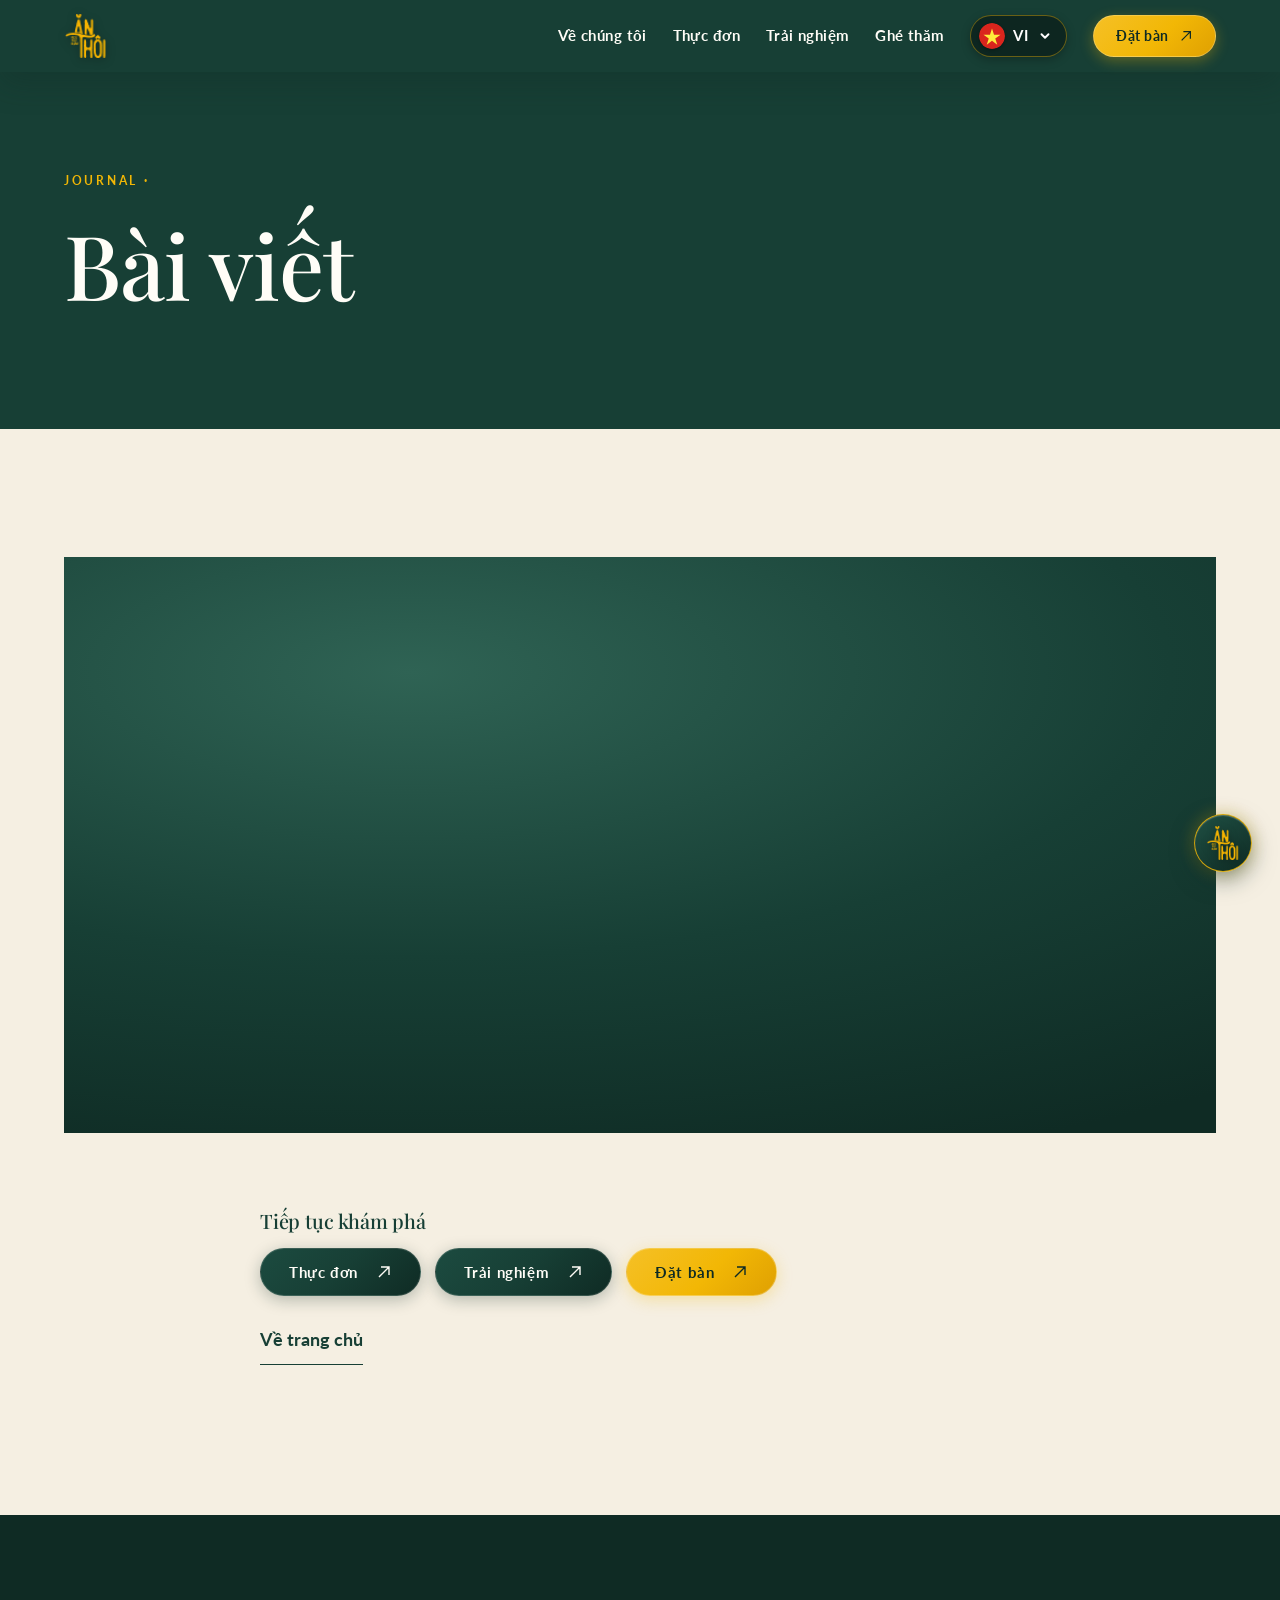
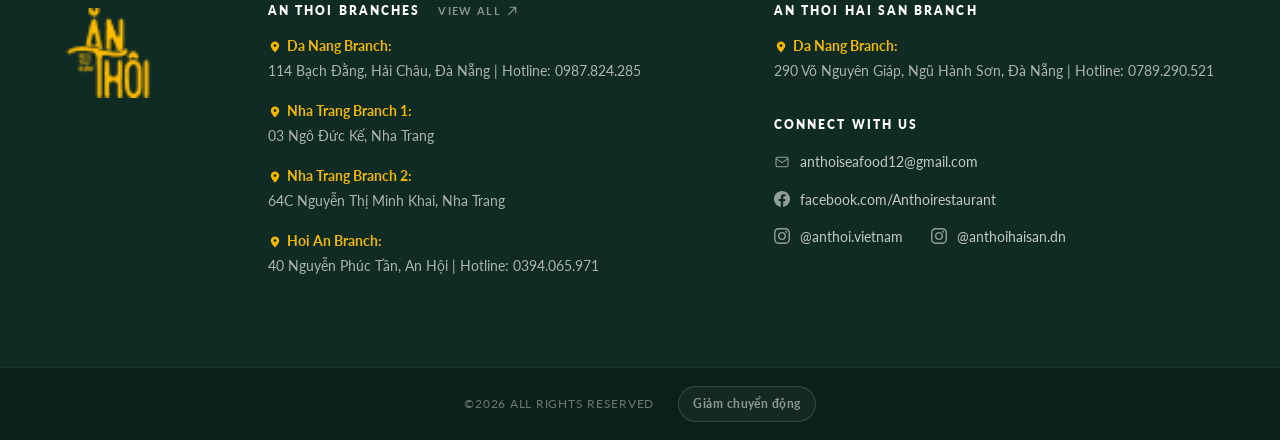
==== commit 99bb7d3e: "1" ====
--- a/bai-viet.html
+++ b/bai-viet.html
@@ -5,6 +5,8 @@
 <meta name="viewport" content="width=device-width,initial-scale=1">
 <title>Bài viết - Ăn Thôi</title>
 <meta name="description" content="Ăn Thôi - nhà hàng ẩm thực Việt tại 114 Bạch Đằng, Hải Châu, Đà Nẵng. Nơi một bữa ăn trở thành một ký ức.">
+<link rel="icon" type="image/png" href="image/logo.png">
+<link rel="apple-touch-icon" href="image/logo.png">
 <link rel="preconnect" href="https://fonts.googleapis.com"><link rel="preconnect" href="https://fonts.gstatic.com" crossorigin>
 <link href="https://fonts.googleapis.com/css2?family=Be+Vietnam+Pro:wght@400;700&family=Lato:wght@400;700&family=Playfair+Display:ital,wght@0,500;0,600;1,500&display=swap" rel="stylesheet">
 <link rel="stylesheet" href="css/style.css">
@@ -14,10 +16,10 @@
   <a class="logo" href="index.html" aria-label="Ăn Thôi - về trang chủ"><img class="logo__img" src="image/logo.png" alt="Ăn Thôi"></a>
   <div class="header__r">
     <nav class="nav" aria-label="Điều hướng chính">
-      <a href="ve-chung-toi.html">Về chúng tôi</a>
-      <a href="thuc-don.html">Thực đơn</a>
-      <a href="trai-nghiem.html">Trải nghiệm</a>
-      <a href="lien-he.html">Ghé thăm</a>
+      <a href="ve-chung-toi.html" data-i18n="nav_about">Về chúng tôi</a>
+      <a href="thuc-don.html" data-i18n="nav_menu">Thực đơn</a>
+      <a href="trai-nghiem.html" data-i18n="nav_experience">Trải nghiệm</a>
+      <a href="lien-he.html" data-i18n="nav_visit">Ghé thăm</a>
     </nav>
     <div class="lang-select" id="langSelect">
       <button type="button" class="lang-select__btn" id="langSelectBtn" aria-haspopup="listbox" aria-expanded="false" aria-label="Chọn ngôn ngữ">
@@ -60,7 +62,7 @@
         </button>
       </div>
     </div>
-    <a class="btn" href="lien-he.html#dat-ban"><span>Đặt bàn</span><svg viewBox="0 0 16 16" fill="none" stroke="currentColor" stroke-width="1.4" aria-hidden="true"><path d="M3 13 13 3M5 3h8v8"/></svg></a>
+    <a class="btn" href="dat-ban.html"><span data-i18n="btn_book">Đặt bàn</span><svg viewBox="0 0 16 16" fill="none" stroke="currentColor" stroke-width="1.4" aria-hidden="true"><path d="M3 13 13 3M5 3h8v8"/></svg></a>
     <button class="burger" aria-expanded="false" aria-controls="menu" aria-label="Mở menu"><i></i><i></i><i></i></button>
   </div>
 </div></header>
@@ -69,13 +71,12 @@
   <aside class="drawer__panel" aria-label="Menu">
     <div class="drawer__top"><a class="logo" href="index.html"><img class="logo__img" src="image/logo.png" alt="Ăn Thôi"></a><button class="drawer__close" type="button" aria-label="Đóng menu"><svg viewBox="0 0 20 20" fill="none" stroke="currentColor" stroke-width="1.5" aria-hidden="true"><path d="M4 4l12 12M16 4 4 16"/></svg></button></div>
     <nav class="drawer__nav" aria-label="Menu chính">
-      <a href="index.html"><span>Trang chủ</span><svg viewBox="0 0 20 20" fill="none" stroke="currentColor" stroke-width="1.4" aria-hidden="true"><path d="M3 10h14M11 4l6 6-6 6"/></svg></a>
-      <a href="ve-chung-toi.html"><span>Về chúng tôi</span><svg viewBox="0 0 20 20" fill="none" stroke="currentColor" stroke-width="1.4" aria-hidden="true"><path d="M3 10h14M11 4l6 6-6 6"/></svg></a>
-      <a href="thuc-don.html"><span>Thực đơn</span><svg viewBox="0 0 20 20" fill="none" stroke="currentColor" stroke-width="1.4" aria-hidden="true"><path d="M3 10h14M11 4l6 6-6 6"/></svg></a>
-      <a href="trai-nghiem.html"><span>Trải nghiệm</span><svg viewBox="0 0 20 20" fill="none" stroke="currentColor" stroke-width="1.4" aria-hidden="true"><path d="M3 10h14M11 4l6 6-6 6"/></svg></a>
-      <a href="lien-he.html"><span>Ghé thăm &amp; Liên hệ</span><svg viewBox="0 0 20 20" fill="none" stroke="currentColor" stroke-width="1.4" aria-hidden="true"><path d="M3 10h14M11 4l6 6-6 6"/></svg></a>
+      <a href="ve-chung-toi.html"><span data-i18n="nav_about">Về chúng tôi</span><svg viewBox="0 0 20 20" fill="none" stroke="currentColor" stroke-width="1.4" aria-hidden="true"><path d="M3 10h14M11 4l6 6-6 6"/></svg></a>
+      <a href="thuc-don.html"><span data-i18n="nav_menu">Thực đơn</span><svg viewBox="0 0 20 20" fill="none" stroke="currentColor" stroke-width="1.4" aria-hidden="true"><path d="M3 10h14M11 4l6 6-6 6"/></svg></a>
+      <a href="trai-nghiem.html"><span data-i18n="nav_experience">Trải nghiệm</span><svg viewBox="0 0 20 20" fill="none" stroke="currentColor" stroke-width="1.4" aria-hidden="true"><path d="M3 10h14M11 4l6 6-6 6"/></svg></a>
+      <a href="lien-he.html"><span data-i18n="nav_visit">Ghé thăm</span><svg viewBox="0 0 20 20" fill="none" stroke="currentColor" stroke-width="1.4" aria-hidden="true"><path d="M3 10h14M11 4l6 6-6 6"/></svg></a>
     </nav>
-    <div class="drawer__foot"><a class="btn btn--wide" href="lien-he.html#dat-ban"><span>Đặt bàn</span><svg viewBox="0 0 16 16" fill="none" stroke="currentColor" stroke-width="1.4" aria-hidden="true"><path d="M3 13 13 3M5 3h8v8"/></svg></a></div>
+    <div class="drawer__foot"><a class="btn btn--wide" href="dat-ban.html"><span data-i18n="btn_book">Đặt bàn</span><svg viewBox="0 0 16 16" fill="none" stroke="currentColor" stroke-width="1.4" aria-hidden="true"><path d="M3 13 13 3M5 3h8v8"/></svg></a></div>
   </aside>
 </div>
 <main>
@@ -85,7 +86,7 @@
   <div class="prose" id="a-body"></div>
   <div class="prose" style="margin-top:60px">
     <h3>Tiếp tục khám phá</h3>
-    <p style="display:flex;gap:14px;flex-wrap:wrap;margin-top:16px"><a class="btn btn--green" href="thuc-don.html"><span>Thực đơn</span><svg viewBox="0 0 16 16" fill="none" stroke="currentColor" stroke-width="1.4" aria-hidden="true"><path d="M3 13 13 3M5 3h8v8"/></svg></a><a class="btn btn--green" href="trai-nghiem.html"><span>Trải nghiệm</span><svg viewBox="0 0 16 16" fill="none" stroke="currentColor" stroke-width="1.4" aria-hidden="true"><path d="M3 13 13 3M5 3h8v8"/></svg></a><a class="btn" href="lien-he.html#dat-ban"><span>Đặt bàn</span><svg viewBox="0 0 16 16" fill="none" stroke="currentColor" stroke-width="1.4" aria-hidden="true"><path d="M3 13 13 3M5 3h8v8"/></svg></a></p>
+    <p style="display:flex;gap:14px;flex-wrap:wrap;margin-top:16px"><a class="btn btn--green" href="thuc-don.html"><span>Thực đơn</span><svg viewBox="0 0 16 16" fill="none" stroke="currentColor" stroke-width="1.4" aria-hidden="true"><path d="M3 13 13 3M5 3h8v8"/></svg></a><a class="btn btn--green" href="trai-nghiem.html"><span>Trải nghiệm</span><svg viewBox="0 0 16 16" fill="none" stroke="currentColor" stroke-width="1.4" aria-hidden="true"><path d="M3 13 13 3M5 3h8v8"/></svg></a><a class="btn" href="dat-ban.html"><span data-i18n="btn_book">Đặt bàn</span><svg viewBox="0 0 16 16" fill="none" stroke="currentColor" stroke-width="1.4" aria-hidden="true"><path d="M3 13 13 3M5 3h8v8"/></svg></a></p>
     <p style="margin-top:28px"><a class="link" href="index.html">Về trang chủ</a></p>
   </div>
 </section>
--- a/css/style.css
+++ b/css/style.css
@@ -26,18 +26,19 @@
 .media{position:relative;overflow:hidden;background:radial-gradient(120% 90% at 30% 20%,#2f6354,var(--green) 55%,var(--green-d))}
 .media img,.media video{position:absolute;inset:0;width:100%;height:100%;object-fit:cover}
 /* ===== 3. NÚT & LINK ===== */
-.btn{white-space:nowrap;display:inline-flex;align-items:center;gap:36px;min-height:52px;padding:0 28px;background:var(--gold);color:var(--green-d);border:1px solid var(--gold);font:700 .95rem var(--f-body);letter-spacing:.04em;cursor:pointer;position:relative;overflow:hidden;transition:transform .3s var(--ease)}
-.btn::before{content:"";position:absolute;inset:0;background:var(--ivory);transform:translateY(101%);transition:transform .45s var(--ease)}
+.btn{white-space:nowrap;display:inline-flex;align-items:center;justify-content:center;gap:18px;min-height:48px;padding:0 28px;background:linear-gradient(135deg,#f5c026 0%,var(--gold) 55%,#dfa002 100%);color:var(--green-d);border:1px solid rgba(255,255,255,.25);border-radius:999px;font:700 .92rem/1 var(--f-body);letter-spacing:.04em;cursor:pointer;position:relative;overflow:hidden;box-shadow:0 4px 16px rgba(242,183,5,.28);transition:transform .3s var(--ease),box-shadow .3s var(--ease),color .3s}
+.btn::before{content:"";position:absolute;inset:0;border-radius:inherit;background:var(--ivory);transform:translateY(101%);transition:transform .45s var(--ease)}
 .btn>*{position:relative;z-index:1}
 .btn:hover::before,.btn:focus-visible::before{transform:none}
-.btn:active{transform:scale(.97)}
-.btn svg{width:16px;height:16px;transition:transform .35s var(--ease)} .btn:hover svg{transform:translate(3px,-3px)}
-.btn--green{background:var(--green);color:var(--ivory);border-color:var(--green);transition:color .4s,transform .3s}
-.btn--green::before{background:var(--gold)} .btn--green:hover,.btn--green:focus-visible{color:var(--green-d)}
-.btn--ghost{background:rgba(255,253,247,.06);color:var(--ivory);border-color:var(--line-l);transition:color .4s,transform .3s}
-.btn--ghost:hover,.btn--ghost:focus-visible{color:var(--green-d)}
-.btn--lg{min-height:72px;padding:0 56px}
-.btn--wide{width:100%;justify-content:space-between;min-height:68px;padding:0 36px}
+.btn:hover{transform:translateY(-2px);box-shadow:0 8px 24px rgba(242,183,5,.42)}
+.btn:active{transform:scale(.97) translateY(0);box-shadow:0 2px 8px rgba(242,183,5,.3)}
+.btn svg{width:16px;height:16px;flex-shrink:0;transition:transform .35s var(--ease)} .btn:hover svg{transform:translate(3px,-3px)}
+.btn--green{background:linear-gradient(135deg,#1c4b40 0%,var(--green) 50%,var(--green-d) 100%);color:var(--ivory);border-color:rgba(255,253,247,.15);box-shadow:0 4px 16px rgba(15,43,36,.28);transition:color .4s,transform .3s,box-shadow .3s}
+.btn--green::before{background:var(--gold)} .btn--green:hover,.btn--green:focus-visible{color:var(--green-d);box-shadow:0 8px 24px rgba(242,183,5,.35)}
+.btn--ghost{background:rgba(255,253,247,.08);color:var(--ivory);border:1px solid var(--line-l);box-shadow:none;backdrop-filter:blur(6px);-webkit-backdrop-filter:blur(6px);transition:color .4s,transform .3s,border-color .3s,background .3s,box-shadow .3s}
+.btn--ghost:hover,.btn--ghost:focus-visible{color:var(--green-d);background:var(--ivory);border-color:var(--ivory);box-shadow:0 6px 20px rgba(0,0,0,.15)}
+.btn--lg{min-height:60px;padding:0 42px;gap:22px;font-size:1.02rem}
+.btn--wide{width:100%;justify-content:space-between;min-height:56px;padding:0 30px}
 .link{display:inline-flex;align-items:center;gap:22px;padding-bottom:8px;border-bottom:1px solid currentColor;font-weight:700;color:var(--green);transition:gap .35s var(--ease),color .3s}
 .link:hover{gap:34px;color:var(--gold-d)} .link svg{width:18px;height:18px}
 /* ===== 4. HEADER ===== */
@@ -50,6 +51,8 @@
 .logo:hover .logo__img{transform:scale(1.06);filter:drop-shadow(0 0 10px rgba(242,183,5,.55))}
 .header.is-solid .logo__img{height:44px}
 .header__r{display:flex;align-items:center;gap:clamp(16px,2vw,30px)}
+.header__r .btn{min-height:42px;padding:0 22px;gap:10px;border-radius:999px;font-size:.88rem;letter-spacing:.04em;box-shadow:0 4px 14px rgba(242,183,5,.32)}
+.header__r .btn svg{width:14px;height:14px}
 .nav{display:flex;align-items:center;gap:clamp(16px,2vw,32px)}
 .nav a{position:relative;padding:6px 0;font-size:.92rem;font-weight:700;letter-spacing:.03em;white-space:nowrap;color:var(--ivory);text-shadow:0 1px 4px rgba(0,0,0,.45);transition:color .3s}
 .header.is-solid .nav a{text-shadow:none}
@@ -258,16 +261,416 @@
 .info dl{display:grid;gap:26px;margin-bottom:36px}
 .info dt{font:700 .78rem var(--f-body);letter-spacing:.2em;text-transform:uppercase;color:var(--gold-d);margin-bottom:4px}
 .info .media{aspect-ratio:16/10;margin-top:40px}
-.form{display:grid;grid-template-columns:1fr 1fr;gap:22px;align-content:start;background:var(--ivory);padding:clamp(24px,4vw,56px)}
-.form h2{grid-column:1/-1;font-size:clamp(2rem,3.4vw,3rem)}
+.form{display:grid;grid-template-columns:1fr 1fr;gap:22px;align-content:start;background:var(--ivory);border:1px solid var(--line);border-radius:16px;padding:clamp(28px,4.5vw,56px);box-shadow:0 10px 30px rgba(0,0,0,.04)}
+.form h2{grid-column:1/-1;font-size:clamp(2rem,3.4vw,2.8rem);margin-bottom:6px}
 .field{display:grid;gap:6px} .field.full{grid-column:1/-1}
-.field label{font-size:.88rem;color:var(--muted)}
-.field input,.field select,.field textarea{width:100%;min-height:52px;padding:12px 14px;background:transparent;color:var(--brown);border:1px solid var(--line);font:inherit;transition:border-color .3s}
+.field label{font-size:.88rem;font-weight:700;color:var(--green)}
+.field input,.field select,.field textarea{width:100%;min-height:52px;padding:12px 16px;background:#fff;color:var(--brown);border:1px solid var(--line);border-radius:10px;font:inherit;transition:border-color .3s,box-shadow .3s}
 .field textarea{min-height:100px;resize:vertical}
-.field input:focus,.field select:focus,.field textarea:focus{border-color:var(--green);outline:0}
+.field input:focus,.field select:focus,.field textarea:focus{border-color:var(--green);box-shadow:0 0 0 3px rgba(31,78,68,.12);outline:0}
 .field .err{color:#a8321a;font-size:.82rem;min-height:1.2em}
 .form .btn{grid-column:1/-1;justify-content:space-between}
-.form__ok{grid-column:1/-1;padding:18px;border:1px solid var(--green);color:var(--green)}
+.form__ok{grid-column:1/-1;padding:18px;border-radius:10px;border:1px solid var(--green);background:rgba(31,78,68,.06);color:var(--green);font-weight:500}
+
+/* ===== HERO VỀ CHÚNG TÔI (TẦM NHÌN & SỨ MỆNH) ===== */
+.about-hero{
+  position:relative;
+  background-color:var(--green-d);
+  background-image:
+    radial-gradient(ellipse at 50% 45%, rgba(23,63,53,.45) 0%, rgba(15,43,36,.88) 65%, #0a1c17 100%),
+    url('../image/nenphoco.png');
+  background-repeat:no-repeat;
+  background-position:center bottom;
+  background-size:cover;
+  color:var(--ivory);
+  padding-top:clamp(140px, 16vh, 185px);
+  padding-bottom:clamp(75px, 10vw, 135px);
+  overflow:hidden;
+}
+.about-hero::before{
+  content:"";
+  position:absolute;
+  inset:0;
+  background:linear-gradient(180deg, rgba(15,43,36,.55) 0%, rgba(15,43,36,.1) 40%, rgba(15,43,36,.75) 100%);
+  pointer-events:none;
+}
+.about-hero__wrap{
+  position:relative;
+  z-index:2;
+}
+.breadcrumb{
+  display:flex;
+  align-items:center;
+  gap:8px;
+  font-size:.9rem;
+  color:rgba(255,253,247,.72);
+  margin-bottom:clamp(32px, 4.5vw, 54px);
+}
+.breadcrumb a{
+  color:rgba(255,253,247,.82);
+  text-decoration:none;
+  transition:color .3s;
+}
+.breadcrumb a:hover{
+  color:var(--gold);
+}
+.breadcrumb__sep{
+  opacity:.55;
+  font-size:.85rem;
+}
+.breadcrumb__cur{
+  color:rgba(255,253,247,.96);
+  font-weight:500;
+}
+.about-hero__center{
+  display:flex;
+  flex-direction:column;
+  align-items:center;
+  text-align:center;
+  max-width:880px;
+  margin-inline:auto;
+}
+.mission-title{
+  display:inline-flex;
+  flex-direction:column;
+  align-items:flex-start;
+  font-family:var(--f-head);
+  color:#fff;
+  margin-bottom:clamp(32px, 4.5vw, 46px);
+  user-select:none;
+  filter:drop-shadow(0 4px 18px rgba(0,0,0,.4));
+}
+.mission-title__group{
+  display:grid;
+  grid-template-columns:auto auto auto;
+  align-items:center;
+  column-gap:8px;
+  line-height:1;
+}
+.mission-title__group--m{
+  margin-top:8px;
+}
+.mission-title__cap{
+  font-size:clamp(66px, 8.2vw, 98px);
+  font-weight:400;
+  line-height:.82;
+  color:#fff;
+  grid-row:1 / span 2;
+  align-self:center;
+  padding-right:3px;
+}
+.mission-title__word{
+  font-size:clamp(28px, 3.6vw, 44px);
+  font-weight:400;
+  line-height:1.15;
+  color:#fff;
+  letter-spacing:.02em;
+}
+.mission-title__word--top{
+  grid-column:2;
+  grid-row:1;
+}
+.mission-title__word--bot{
+  grid-column:2;
+  grid-row:2;
+}
+.mission-title__amp{
+  font-family:var(--f-head);
+  font-style:italic;
+  font-size:clamp(28px, 3.4vw, 42px);
+  font-weight:400;
+  color:#fff;
+  grid-column:3;
+  grid-row:2;
+  padding-left:12px;
+  align-self:center;
+}
+.about-hero__desc{
+  font-size:clamp(.96rem, 1.4vw, 1.1rem);
+  line-height:1.9;
+  color:rgba(255,253,247,.94);
+  max-width:800px;
+  margin:0 auto;
+  text-align:center;
+  font-weight:400;
+  text-shadow:0 1px 8px rgba(0,0,0,.35);
+}
+
+/* ===== HÀNH TRÌNH TRƯỞNG THÀNH (ve-chung-toi.html) ===== */
+.journey-sec{
+  background-color:var(--green-d);
+  background-image:
+    radial-gradient(ellipse 90% 70% at 50% 25%, rgba(23,63,53,.65) 0%, rgba(15,43,36,.96) 65%, #0a1c17 100%);
+  color:var(--ivory);
+  padding:clamp(70px, 9vw, 120px) 0 clamp(80px, 10vw, 130px);
+  position:relative;
+  overflow:hidden;
+  border-top:1px solid rgba(242,183,5,.2);
+  border-bottom:1px solid rgba(242,183,5,.15);
+}
+.journey-sec::before{
+  content:"";
+  position:absolute;
+  inset:0;
+  background:linear-gradient(180deg, rgba(15,43,36,.35) 0%, transparent 45%, rgba(10,28,23,.55) 100%);
+  pointer-events:none;
+}
+.journey-sec__head{
+  text-align:center;
+  margin-bottom:clamp(44px, 6vw, 76px);
+  position:relative;
+  z-index:2;
+}
+.journey-sec__title{
+  font-family:var(--f-head);
+  font-size:clamp(1.9rem, 3.6vw, 2.75rem);
+  font-weight:600;
+  letter-spacing:.05em;
+  text-transform:uppercase;
+  color:var(--ivory);
+  margin:0;
+  text-shadow:0 2px 14px rgba(0,0,0,.45);
+}
+.journey-carousel{
+  position:relative;
+  z-index:2;
+  max-width:1220px;
+  margin:0 auto;
+}
+.journey-carousel__inner{
+  display:grid;
+  grid-template-columns:1fr 1.28fr;
+  gap:clamp(36px, 5.5vw, 76px);
+  align-items:center;
+}
+.journey-carousel__left{
+  display:flex;
+  flex-direction:column;
+  justify-content:center;
+}
+.journey-text-slides{
+  display:grid;
+  grid-template-areas:"slide";
+}
+.journey-text-slide{
+  grid-area:slide;
+  opacity:0;
+  visibility:hidden;
+  transform:translateY(10px);
+  transition:opacity .4s ease, transform .4s ease, visibility .4s;
+  pointer-events:none;
+}
+.journey-text-slide.is-active{
+  opacity:1;
+  visibility:visible;
+  transform:translateY(0);
+  pointer-events:auto;
+}
+.journey-slide__year{
+  font-family:var(--f-head);
+  font-size:clamp(3.4rem, 6vw, 5rem);
+  font-weight:700;
+  line-height:1;
+  color:var(--gold);
+  margin-bottom:clamp(14px, 2vw, 20px);
+  letter-spacing:.02em;
+  text-shadow:0 2px 14px rgba(242,183,5,.3);
+}
+.journey-slide__heading{
+  font-family:var(--f-head);
+  font-size:clamp(1.3rem, 1.9vw, 1.65rem);
+  font-weight:600;
+  color:var(--ivory);
+  letter-spacing:.03em;
+  text-transform:uppercase;
+  margin:0 0 clamp(20px, 2.5vw, 28px);
+}
+.journey-slide__bullets{
+  list-style:none;
+  padding:0;
+  margin:0;
+  display:flex;
+  flex-direction:column;
+  gap:clamp(14px, 1.8vw, 18px);
+}
+.journey-bullet{
+  display:flex;
+  align-items:flex-start;
+  gap:12px;
+  font-size:clamp(.96rem, 1.2vw, 1.06rem);
+  line-height:1.7;
+  color:rgba(255,253,247,.92);
+}
+.journey-bullet__arrow{
+  width:14px;
+  height:14px;
+  flex-shrink:0;
+  margin-top:6px;
+  color:var(--gold);
+  filter:drop-shadow(0 1px 4px rgba(242,183,5,.4));
+}
+.journey-carousel__nav{
+  display:flex;
+  align-items:center;
+  gap:12px;
+  margin-top:clamp(32px, 4.5vw, 48px);
+}
+.journey-nav-btn{
+  width:46px;
+  height:46px;
+  border-radius:50%;
+  background:rgba(23,63,53,.85);
+  border:1px solid rgba(242,183,5,.35);
+  color:var(--gold);
+  display:inline-flex;
+  align-items:center;
+  justify-content:center;
+  cursor:pointer;
+  box-shadow:0 4px 14px rgba(0,0,0,.3);
+  transition:all .25s ease;
+}
+.journey-nav-btn svg{
+  width:18px;
+  height:18px;
+}
+.journey-nav-btn:hover{
+  background:var(--gold);
+  color:var(--green-d);
+  border-color:var(--gold);
+  transform:scale(1.08);
+  box-shadow:0 6px 20px rgba(242,183,5,.4);
+}
+.journey-nav-btn:active{
+  transform:scale(.95);
+}
+.journey-nav-btn:focus-visible{
+  outline:2px solid var(--gold);
+  outline-offset:2px;
+}
+.journey-carousel__right{
+  position:relative;
+}
+.journey-media-slides{
+  display:grid;
+  grid-template-areas:"media";
+  width:100%;
+  aspect-ratio:4/3;
+  border-radius:8px;
+  overflow:hidden;
+  background:var(--green-d);
+  border:1px solid rgba(255,253,247,.12);
+  box-shadow:0 16px 44px rgba(0,0,0,.45);
+}
+.journey-media-slide{
+  grid-area:media;
+  width:100%;
+  height:100%;
+  opacity:0;
+  visibility:hidden;
+  transition:opacity .5s ease, visibility .5s;
+  pointer-events:none;
+}
+.journey-media-slide.is-active{
+  opacity:1;
+  visibility:visible;
+  pointer-events:auto;
+}
+.journey-media-slide img{
+  width:100%;
+  height:100%;
+  object-fit:cover;
+  transform:scale(1.02);
+  transition:transform .7s var(--ease);
+}
+.journey-media-slide.is-active img{
+  transform:scale(1);
+}
+
+/* Biến thể tông sáng kem / trắng ngà (nếu muốn đồng bộ với các phần thân trang) */
+.journey-sec--light{
+  background-color:var(--cream);
+  background-image:radial-gradient(ellipse 90% 70% at 50% 30%, #fffdf7 0%, var(--cream) 70%, #ebdcc7 100%);
+  color:var(--brown);
+  border-top:1px solid var(--line);
+  border-bottom:1px solid var(--line);
+}
+.journey-sec--light::before{display:none}
+.journey-sec--light .journey-sec__title{
+  color:var(--green);
+  text-shadow:none;
+}
+.journey-sec--light .journey-slide__year{
+  color:var(--gold-d);
+  text-shadow:none;
+}
+.journey-sec--light .journey-slide__heading{
+  color:var(--green);
+}
+.journey-sec--light .journey-bullet{
+  color:var(--brown);
+}
+.journey-sec--light .journey-bullet__arrow{
+  color:var(--gold-d);
+  filter:none;
+}
+.journey-sec--light .journey-nav-btn{
+  background:var(--ivory);
+  border-color:var(--line);
+  color:var(--green);
+  box-shadow:0 4px 12px rgba(59,42,31,.08);
+}
+.journey-sec--light .journey-nav-btn:hover{
+  background:var(--green);
+  color:var(--ivory);
+  border-color:var(--green);
+}
+.journey-sec--light .journey-media-slides{
+  background:var(--cream);
+  border-color:var(--line);
+  box-shadow:0 14px 34px rgba(23,63,53,.1);
+}
+
+@media(max-width:960px){
+  .journey-carousel__inner{
+    grid-template-columns:1fr;
+    gap:36px;
+  }
+  .journey-media-slides{
+    aspect-ratio:16/10;
+  }
+}
+@media(max-width:560px){
+  .journey-media-slides{
+    aspect-ratio:4/3;
+  }
+  .journey-slide__year{
+    font-size:3rem;
+  }
+  .journey-slide__heading{
+    font-size:1.2rem;
+  }
+  .journey-bullet{
+    font-size:.92rem;
+  }
+}
+
+/* ===== TRANG ĐẶT BÀN (dat-ban.html) ===== */
+.book-sec{padding-block:clamp(50px,8vw,110px)}
+.book-grid{display:grid;grid-template-columns:1.45fr 1fr;gap:clamp(30px,5vw,60px);align-items:start}
+.book-side{display:grid;gap:24px}
+.book-card{background:var(--ivory);border:1px solid var(--line);border-radius:16px;padding:clamp(26px,4vw,40px);box-shadow:0 10px 30px rgba(0,0,0,.04)}
+.book-card h3{font-size:1.4rem;color:var(--green);margin-bottom:14px}
+.book-card p{color:var(--muted);font-size:.95rem;line-height:1.65;margin-bottom:16px}
+.book-card p:last-child{margin-bottom:0}
+.book-card dl{display:grid;gap:18px;margin-top:20px;border-top:1px solid var(--line);padding-top:20px}
+.book-card dt{font:700 .78rem var(--f-body);letter-spacing:.18em;text-transform:uppercase;color:var(--gold-d);margin-bottom:4px}
+.book-card dd{color:var(--brown);font-size:.95rem}
+.book-card .phone-link{display:inline-flex;align-items:center;gap:10px;font-size:1.35rem;font-weight:700;color:var(--green);margin-top:6px;transition:color .3s}
+.book-card .phone-link:hover{color:var(--gold-d)}
+.book-card ul{padding-left:18px;color:var(--muted);font-size:.92rem;line-height:1.7;margin-top:10px}
+@media(max-width:960px){
+  .book-grid{grid-template-columns:1fr}
+}
 /* ===== 12. FOOTER ===== */
 .footer{
   background:var(--green-d);
@@ -449,7 +852,7 @@
 }
 @media(max-width:560px){
   .form{grid-template-columns:1fr}.footer__grid{grid-template-columns:1fr}
-  .header__r .btn{padding:0 16px;gap:10px;min-height:46px}.header__r .btn svg{display:none}
+  .header__r .btn{padding:0 14px;gap:6px;min-height:38px;font-size:.82rem}.header__r .btn svg{display:none}
   .quad{grid-template-columns:1fr}.quad div+div{border-left:0;border-top:1px solid var(--line)}
   .btn--lg{padding:0 28px;width:100%;justify-content:space-between}
   .cta__btns{width:100%}.cta__btns .btn{width:100%;justify-content:space-between}
@@ -460,7 +863,7 @@
 /* Hero: tên ĂN THÔI + slogan nổi bật, địa chỉ ở góc trái, ít chữ */
 .hero{padding-bottom:clamp(110px,17vh,180px)}
 .hero h1{font-size:clamp(3.6rem,12vw,10.5rem);letter-spacing:.06em;line-height:1;margin:0 0 18px}
-.hero__slogan{font:italic 500 clamp(1.4rem,2.8vw,2.4rem)/1.3 var(--f-head);margin-bottom:46px}
+.hero__slogan{font:italic 500 clamp(1.4rem,2.8vw,2.4rem)/1.3 var(--f-head);margin-bottom:0}
 .hero__addr{position:absolute;z-index:3;left:var(--pad);bottom:26px;display:flex;align-items:center;gap:10px;padding-left:18px;font-size:.95rem;color:var(--ivory)}
 .hero__addr svg{width:20px;height:20px;color:var(--gold);flex:none}
 .hero__slogan,.hero__addr{opacity:0;animation:fade 1s .8s forwards}
@@ -915,6 +1318,31 @@
   color:rgba(255,253,247,.4);
   margin-top:3px;
 }
+.branches-item__actions{
+  display:flex;
+  gap:10px;
+  margin-top:10px;
+  flex-wrap:wrap;
+}
+.branches-item__link{
+  display:inline-flex;
+  align-items:center;
+  gap:5px;
+  font-size:.76rem;
+  font-weight:700;
+  color:var(--gold);
+  padding:4px 10px;
+  border-radius:4px;
+  background:rgba(242,183,5,.1);
+  border:1px solid rgba(242,183,5,.25);
+  transition:background .2s,color .2s,border-color .2s;
+}
+.branches-item__link:hover{
+  background:var(--gold);
+  color:var(--green-d);
+  border-color:var(--gold);
+}
+.branches-item__link svg{width:13px;height:13px;flex-shrink:0}
 
 /* === RIGHT: map === */
 .branches-sec__map{
@@ -962,6 +1390,94 @@
 .map iframe{width:100%;height:100%;border:0}
 .book{padding-bottom:clamp(80px,12vw,160px)}
 @media(max-width:900px){.intro__top,.info-sec{grid-template-columns:1fr}.hero__addr{bottom:20px}}
+
+/* ===== VISIT / CONTACT INFO CARDS (TRANG GHÉ THĂM) ===== */
+.visit-contact-sec{
+  padding:clamp(40px,5vw,70px) 0 0;
+  background:var(--cream);
+}
+.visit-contact-grid{
+  display:grid;
+  grid-template-columns:repeat(4,1fr);
+  gap:20px;
+}
+.visit-contact-card{
+  background:var(--ivory);
+  border:1px solid var(--line);
+  border-radius:12px;
+  padding:24px 20px;
+  display:flex;
+  gap:16px;
+  align-items:flex-start;
+  transition:transform .3s var(--ease),box-shadow .3s var(--ease),border-color .3s;
+}
+.visit-contact-card:hover{
+  transform:translateY(-3px);
+  box-shadow:0 12px 28px rgba(15,43,36,.08);
+  border-color:rgba(242,183,5,.45);
+}
+.visit-contact-icon{
+  width:44px;
+  height:44px;
+  border-radius:10px;
+  background:rgba(23,63,53,.07);
+  color:var(--green);
+  display:flex;
+  align-items:center;
+  justify-content:center;
+  flex-shrink:0;
+}
+.visit-contact-icon svg{width:22px;height:22px}
+.visit-contact-body{flex:1;min-width:0}
+.visit-contact-title{
+  font-family:var(--f-body);
+  font-size:.8rem;
+  font-weight:700;
+  letter-spacing:.12em;
+  text-transform:uppercase;
+  color:var(--gold-d);
+  margin-bottom:6px;
+}
+.visit-contact-body p{
+  font-size:.92rem;
+  line-height:1.55;
+  color:var(--brown);
+  margin:0;
+}
+.visit-contact-sub{
+  font-size:.8rem;
+  color:var(--muted);
+  margin-top:4px!important;
+}
+.visit-contact-body a{
+  color:var(--brown);
+  transition:color .2s;
+}
+.visit-contact-body a:hover{
+  color:var(--gold-d);
+}
+.visit-social-links{
+  display:flex;
+  align-items:center;
+  gap:8px;
+  font-size:.92rem;
+  font-weight:700;
+  flex-wrap:wrap;
+}
+.visit-social-links .sep{
+  color:var(--muted);
+  font-size:.7rem;
+}
+@media(max-width:960px){
+  .visit-contact-grid{
+    grid-template-columns:repeat(2,1fr);
+  }
+}
+@media(max-width:540px){
+  .visit-contact-grid{
+    grid-template-columns:1fr;
+  }
+}
 
 /* ===== 17. TRANG CON (Về chúng tôi, Thực đơn, Trải nghiệm, Journal) ===== */
 .sec{padding-block:clamp(70px,10vw,140px)}
@@ -1332,3 +1848,168 @@
 .reduce-motion .floating-social__svg{
   transition-duration:.01ms!important;
 }
+
+/* =========================================================
+   TRIẾT LÝ THƯƠNG HIỆU (BRAND PHILOSOPHY SECTION)
+   ========================================================= */
+.brand-philosophy-sec {
+  position: relative;
+  background-color: #11221b;
+  background-image: 
+    radial-gradient(ellipse at 50% 25%, rgba(22, 48, 38, 0.6) 0%, rgba(13, 30, 24, 0.95) 75%, #0b1812 100%);
+  color: var(--ivory);
+  padding: clamp(70px, 9vw, 120px) 0 clamp(80px, 10vw, 130px);
+  overflow: hidden;
+  border-top: 1px solid rgba(242, 183, 5, 0.18);
+  border-bottom: 1px solid rgba(242, 183, 5, 0.18);
+}
+
+.brand-philosophy__pattern {
+  position: absolute;
+  top: 50%;
+  transform: translateY(-50%);
+  width: clamp(75px, 8vw, 135px);
+  height: auto;
+  pointer-events: none;
+  z-index: 1;
+  opacity: 0.38;
+  filter: blur(0.8px) drop-shadow(0 4px 18px rgba(0, 0, 0, 0.45));
+}
+
+.brand-philosophy__pattern--left {
+  left: 0;
+}
+
+.brand-philosophy__pattern--right {
+  right: 0;
+}
+
+.brand-philosophy__wrap {
+  position: relative;
+  z-index: 2;
+  max-width: 1440px;
+  padding-inline: clamp(24px, 7vw, 110px);
+}
+
+.brand-philosophy__head {
+  text-align: center;
+  max-width: 980px;
+  margin: 0 auto clamp(40px, 5.5vw, 68px);
+}
+
+.brand-philosophy__title {
+  font-family: var(--f-head);
+  font-size: clamp(2.4rem, 4.5vw, 3.8rem);
+  color: #fffdf7;
+  font-weight: 400;
+  letter-spacing: -0.01em;
+  margin-bottom: 22px;
+  text-shadow: 0 2px 16px rgba(0, 0, 0, 0.5);
+}
+
+.brand-philosophy__hook {
+  font-family: var(--f-head);
+  font-size: clamp(1.05rem, 1.45vw, 1.25rem);
+  color: #fffdf7;
+  line-height: 1.65;
+  margin-bottom: 14px;
+}
+
+.brand-philosophy__hook strong {
+  color: var(--gold);
+  font-weight: 600;
+}
+
+.brand-philosophy__desc {
+  font-size: clamp(0.92rem, 1.2vw, 1.02rem);
+  line-height: 1.85;
+  color: rgba(255, 253, 247, 0.84);
+  max-width: 880px;
+  margin: 0 auto;
+}
+
+.brand-philosophy__grid {
+  display: grid;
+  grid-template-columns: repeat(3, 1fr);
+  gap: clamp(24px, 3.2vw, 44px);
+  align-items: start;
+}
+
+.philosophy-card {
+  display: flex;
+  flex-direction: column;
+}
+
+.philosophy-card__media {
+  position: relative;
+  aspect-ratio: 4/5;
+  border-radius: 6px;
+  overflow: hidden;
+  background: #0f231b;
+  box-shadow: 0 16px 36px rgba(0, 0, 0, 0.42);
+  transition: transform 0.4s cubic-bezier(0.2, 0, 0, 1), box-shadow 0.4s ease;
+}
+
+.philosophy-card__media img {
+  width: 100%;
+  height: 100%;
+  object-fit: cover;
+  display: block;
+  transition: transform 0.8s cubic-bezier(0.2, 0, 0, 1);
+}
+
+.philosophy-card:hover .philosophy-card__media {
+  transform: translateY(-4px);
+  box-shadow: 0 22px 50px rgba(0, 0, 0, 0.6), 0 0 28px rgba(242, 183, 5, 0.16);
+}
+
+.philosophy-card:hover .philosophy-card__media img {
+  transform: scale(1.05);
+}
+
+.philosophy-card__body {
+  padding-top: 22px;
+}
+
+.philosophy-card__title {
+  font-family: var(--f-head);
+  font-size: clamp(1.45rem, 2vw, 1.85rem);
+  color: #fffdf7;
+  font-weight: 500;
+  margin-bottom: 12px;
+  letter-spacing: -0.01em;
+}
+
+.philosophy-card__text {
+  font-size: clamp(0.88rem, 1.05vw, 0.96rem);
+  line-height: 1.78;
+  color: rgba(255, 253, 247, 0.82);
+  margin: 0;
+  text-align: justify;
+}
+
+@media (max-width: 1100px) {
+  .brand-philosophy__pattern {
+    width: 60px;
+    opacity: 0.55;
+  }
+}
+
+@media (max-width: 900px) {
+  .brand-philosophy__pattern {
+    display: none;
+  }
+  .brand-philosophy__wrap {
+    padding-inline: var(--pad);
+  }
+  .brand-philosophy__grid {
+    grid-template-columns: 1fr;
+    gap: 40px;
+    max-width: 520px;
+    margin: 0 auto;
+  }
+  .philosophy-card__text {
+    text-align: left;
+  }
+}
+
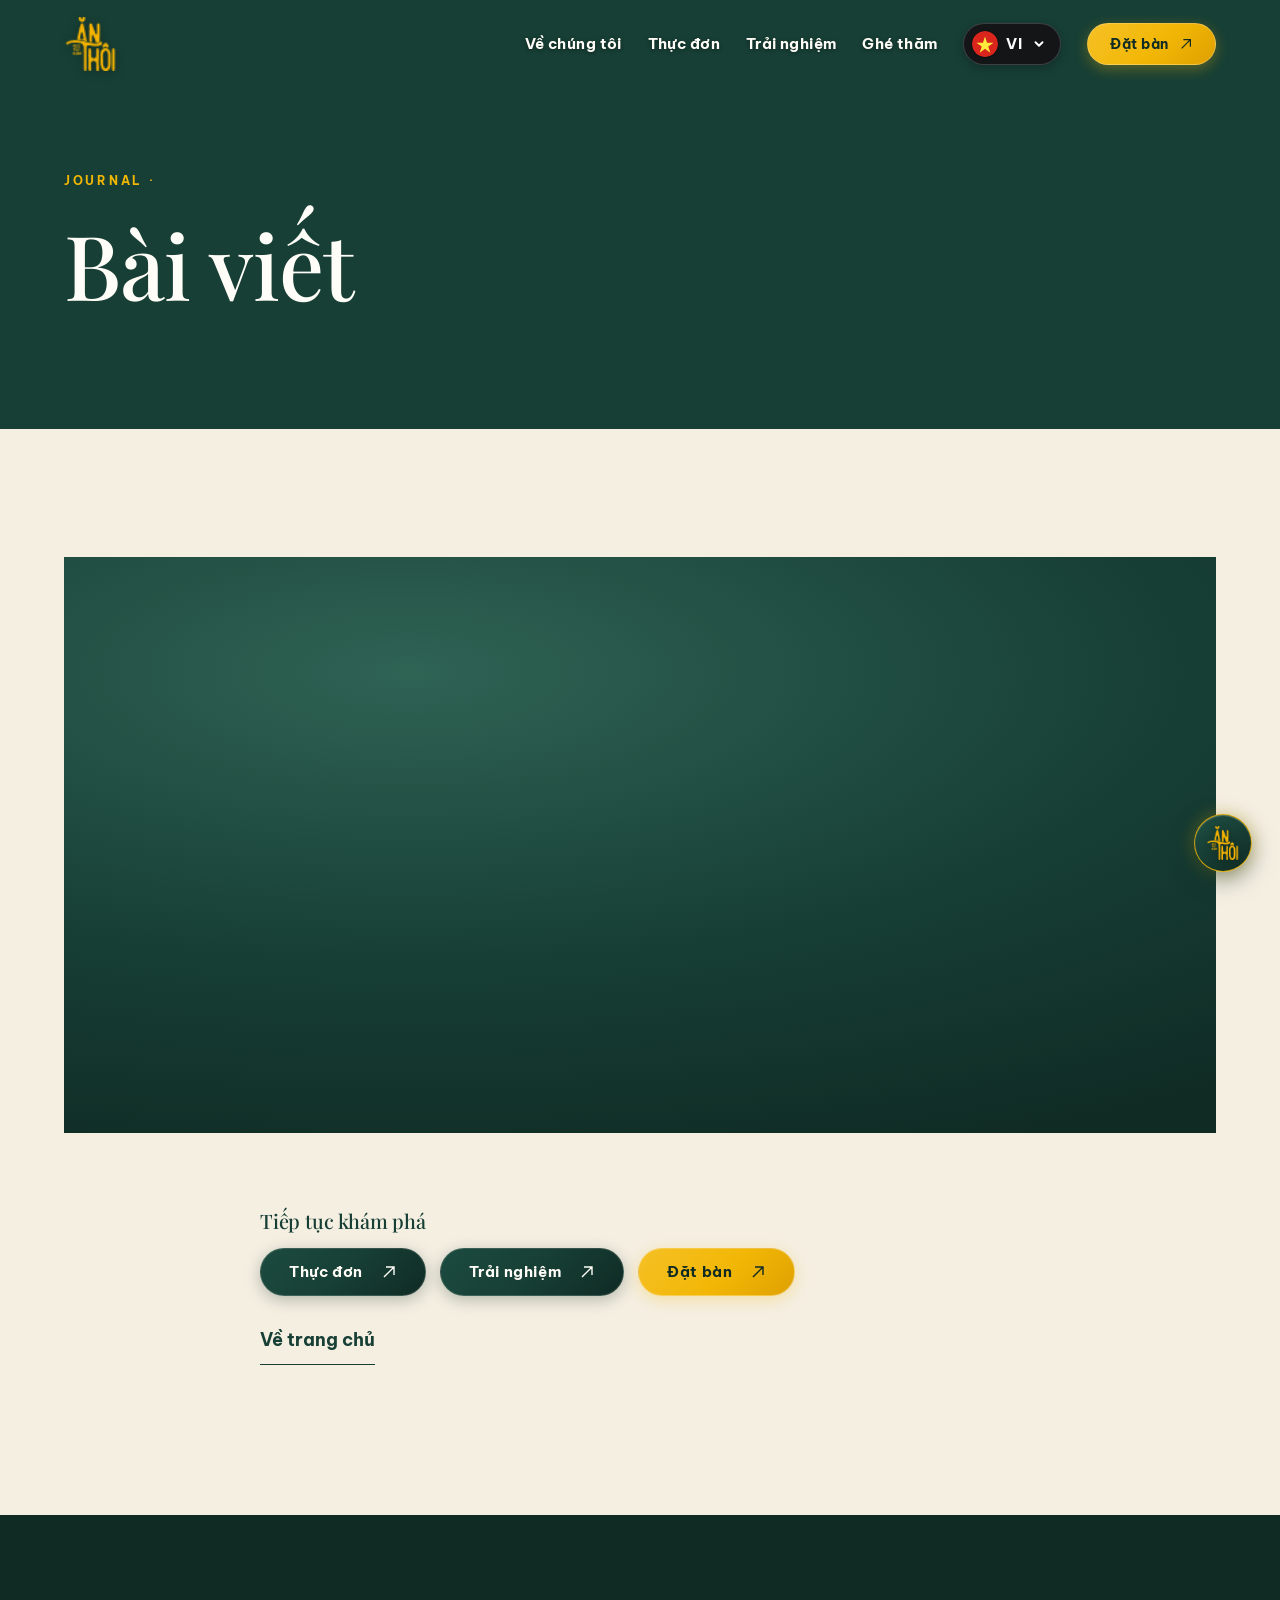
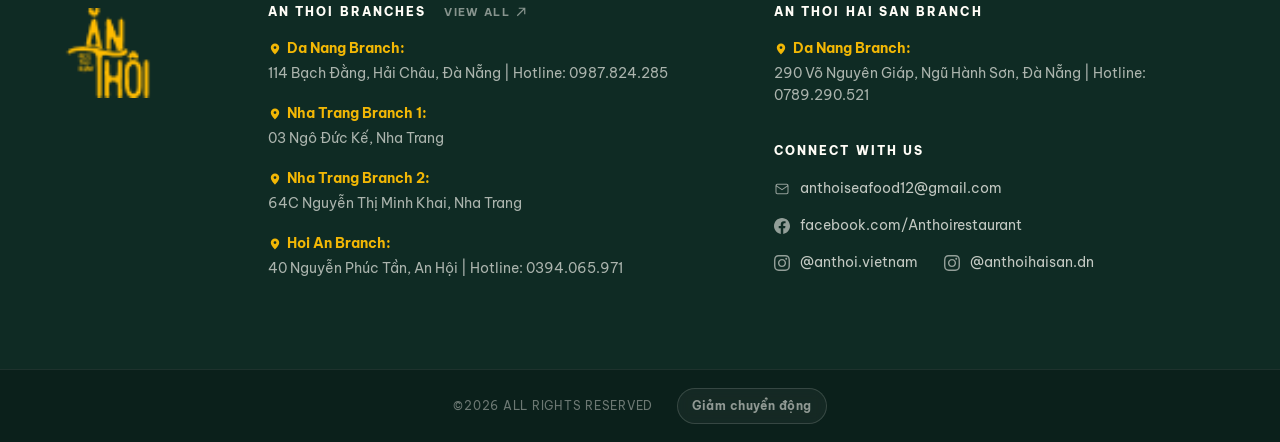
==== commit 9456d707: "1" ====
--- a/bai-viet.html
+++ b/bai-viet.html
@@ -8,7 +8,7 @@
 <link rel="icon" type="image/png" href="image/logo.png">
 <link rel="apple-touch-icon" href="image/logo.png">
 <link rel="preconnect" href="https://fonts.googleapis.com"><link rel="preconnect" href="https://fonts.gstatic.com" crossorigin>
-<link href="https://fonts.googleapis.com/css2?family=Be+Vietnam+Pro:wght@400;700&family=Lato:wght@400;700&family=Playfair+Display:ital,wght@0,500;0,600;1,500&display=swap" rel="stylesheet">
+<link href="https://fonts.googleapis.com/css2?family=Be+Vietnam+Pro:ital,wght@0,300;0,400;0,500;0,600;0,700;0,800;1,400;1,600&family=Playfair+Display:ital,wght@0,400;0,500;0,600;0,700;0,800;0,900;1,400;1,500;1,600;1,700&display=swap" rel="stylesheet">
 <link rel="stylesheet" href="css/style.css">
 </head>
 <body>
--- a/css/style.css
+++ b/css/style.css
@@ -6,8 +6,8 @@
   --brown:#3B2A1F; --muted:#6f5d50;        /* nâu đậm: văn bản, chi tiết phụ */
   --ivory:#FFFDF7;                         /* trắng ngà: card, nội dung */
   --line:rgba(59,42,31,.16); --line-l:rgba(255,253,247,.28);
-  --f-head:"Playfair Display",Georgia,serif;
-  --f-body:Lato,"Be Vietnam Pro",system-ui,sans-serif; /* Be Vietnam Pro bù glyph tiếng Việt mà Lato thiếu */
+  --f-head:"Playfair Display","Be Vietnam Pro",Georgia,serif;
+  --f-body:"Be Vietnam Pro",system-ui,-apple-system,BlinkMacSystemFont,"Segoe UI",Roboto,sans-serif;
   --hh:88px; --ease:cubic-bezier(.2,.7,.2,1); --pad:clamp(20px,5vw,92px);
 }
 /* ===== 2. BASE ===== */
@@ -42,10 +42,31 @@
 .link{display:inline-flex;align-items:center;gap:22px;padding-bottom:8px;border-bottom:1px solid currentColor;font-weight:700;color:var(--green);transition:gap .35s var(--ease),color .3s}
 .link:hover{gap:34px;color:var(--gold-d)} .link svg{width:18px;height:18px}
 /* ===== 4. HEADER ===== */
-.header{position:fixed;inset:0 0 auto;z-index:60;color:var(--ivory);transition:background .4s,box-shadow .4s}
-.header__in{display:flex;align-items:center;justify-content:space-between;gap:24px;height:88px;padding-inline:var(--pad);transition:height .4s}
-.header.is-solid{background:var(--green);box-shadow:0 12px 30px rgba(15,43,36,.3)}
-.header.is-solid .header__in{height:72px}
+.header{
+  position:fixed;
+  inset:0 0 auto;
+  z-index:60;
+  color:var(--ivory);
+  background:transparent;
+  box-shadow:none;
+  transition:background .4s var(--ease),box-shadow .4s var(--ease);
+}
+.header__in{
+  display:flex;
+  align-items:center;
+  justify-content:space-between;
+  gap:24px;
+  height:88px;
+  padding-inline:var(--pad);
+  transition:height .4s var(--ease);
+}
+.header.is-solid{
+  background:var(--green);
+  box-shadow:0 12px 30px rgba(15,43,36,.3);
+}
+.header.is-solid .header__in{
+  height:72px;
+}
 .logo{display:inline-flex;align-items:center;white-space:nowrap;font:600 1.7rem/1 var(--f-head);letter-spacing:.14em;color:var(--gold);flex-shrink:0}
 .logo__img{height:54px;width:auto;display:block;object-fit:contain;transition:height .35s var(--ease),transform .3s var(--ease);filter:drop-shadow(0 2px 5px rgba(0,0,0,.35))}
 .logo:hover .logo__img{transform:scale(1.06);filter:drop-shadow(0 0 10px rgba(242,183,5,.55))}
@@ -187,8 +208,9 @@
 .burger[aria-expanded=true] i:nth-child(3){transform:translateY(-7.5px) rotate(-45deg)}
 /* ===== 5. HERO ===== */
 .hero{position:relative;min-height:100svh;display:flex;align-items:flex-end;color:var(--ivory);overflow:hidden;padding:150px 0 clamp(50px,9vh,110px)}
-.hero>.media{position:absolute;inset:-5% 0}
-.hero::before{content:"";position:absolute;inset:0;z-index:1;background:linear-gradient(90deg,rgba(15,43,36,.8),rgba(15,43,36,.25) 70%),linear-gradient(180deg,rgba(15,43,36,.55),transparent 30%)}
+.hero>.media{position:absolute;inset:-15px 0}
+.hero video{object-fit:cover;object-position:center center;width:100%;height:100%}
+.hero::before{content:"";position:absolute;inset:0;z-index:1;background:linear-gradient(180deg,rgba(0,0,0,.2) 0%,transparent 30%,rgba(0,0,0,.25) 100%),linear-gradient(90deg,rgba(15,43,36,.18) 0%,transparent 55%)}
 .hero::after{content:"";position:absolute;inset:0;z-index:2;pointer-events:none;
   --l:linear-gradient(var(--line-l),var(--line-l));
   background:
@@ -257,6 +279,167 @@
 .page-top{background:var(--green);color:var(--ivory);padding:170px 0 clamp(60px,9vw,120px)}
 .page-top h1{font-size:clamp(2.8rem,7vw,6.4rem);color:var(--ivory)}
 .page-top .eyebrow{color:var(--gold)}
+
+/* Banner đầu trang Về chúng tôi, Trải nghiệm, Đặt bàn, Ghé thăm & Thực đơn (Hero Fullscreen) */
+.page-top--about,
+.page-top--experience,
+.page-top--booking,
+.page-top--visit,
+.page-top--menu{
+  position:relative;
+  min-height:100vh;
+  min-height:100svh;
+  box-sizing:border-box;
+  display:flex;
+  align-items:center;
+  justify-content:center;
+  background-color:#081c16;
+  padding:clamp(110px, 15vh, 160px) var(--pad) clamp(60px, 8vh, 100px);
+  text-align:center;
+  overflow:hidden;
+}
+.page-top--about .page-top__bg{
+  position:absolute;
+  inset:0;
+  background:url("../image/bg_anthoi5.webp") center center/cover no-repeat;
+  opacity:.82;
+  transform:scale(1.02);
+  z-index:1;
+}
+.page-top--experience .page-top__bg{
+  position:absolute;
+  inset:0;
+  background:url("../image/bg_anthoi6.webp") center center/cover no-repeat;
+  opacity:.82;
+  transform:scale(1.02);
+  z-index:1;
+}
+.page-top--booking .page-top__bg{
+  position:absolute;
+  inset:0;
+  background:url("../image/bg_anthoi7.webp") center top/cover no-repeat;
+  opacity:.82;
+  transform:scale(1.02);
+  transform-origin:center top;
+  z-index:1;
+}
+.page-top--visit .page-top__bg{
+  position:absolute;
+  inset:0;
+  background:url("../image/bg_anthoi3.webp") center top/cover no-repeat;
+  opacity:.82;
+  transform:scale(1.02);
+  transform-origin:center top;
+  z-index:1;
+}
+.page-top--menu .page-top__bg{
+  position:absolute;
+  inset:0;
+  background:url("../image/bg_anthoi8.jpg") center center/cover no-repeat;
+  opacity:.85;
+  transform:scale(1.02);
+  z-index:1;
+}
+.page-top--about::after,
+.page-top--experience::after,
+.page-top--booking::after,
+.page-top--visit::after,
+.page-top--menu::after{
+  content:"";
+  position:absolute;
+  inset:0;
+  background:
+    radial-gradient(ellipse 90% 80% at 50% 50%, rgba(8,28,22,.35) 0%, rgba(5,18,14,.88) 100%),
+    linear-gradient(180deg, rgba(8,28,22,.7) 0%, rgba(8,28,22,.2) 45%, rgba(10,28,23,.95) 100%);
+  pointer-events:none;
+  z-index:2;
+}
+.page-top--about .page-top__wrap,
+.page-top--experience .page-top__wrap,
+.page-top--booking .page-top__wrap,
+.page-top--visit .page-top__wrap,
+.page-top--menu .page-top__wrap{
+  position:relative;
+  z-index:3;
+  display:flex;
+  flex-direction:column;
+  align-items:center;
+  width:100%;
+  max-width:960px;
+}
+.page-top--about h1,
+.page-top--experience h1,
+.page-top--booking h1,
+.page-top--visit h1,
+.page-top--menu h1{
+  font-family:var(--f-head);
+  font-size:clamp(3.2rem, 8vw, 6.4rem);
+  letter-spacing:.04em;
+  color:var(--ivory);
+  margin:0;
+  line-height:1.15;
+  text-shadow:0 4px 24px rgba(0,0,0,.65);
+}
+.page-top--about h1 em,
+.page-top--experience h1 em,
+.page-top--booking h1 em,
+.page-top--visit h1 em,
+.page-top--menu h1 em{
+  color:var(--gold);
+  font-style:italic;
+}
+.page-top--about .eyebrow,
+.page-top--experience .eyebrow,
+.page-top--booking .eyebrow,
+.page-top--visit .eyebrow,
+.page-top--menu .eyebrow{
+  color:var(--gold);
+  font-size:clamp(.82rem, 1.3vw, 1rem);
+  letter-spacing:.28em;
+  text-transform:uppercase;
+  margin-bottom:16px;
+  text-shadow:0 2px 12px rgba(0,0,0,.6);
+}
+.page-top--about .page-top__divider,
+.page-top--experience .page-top__divider,
+.page-top--booking .page-top__divider,
+.page-top--visit .page-top__divider,
+.page-top--menu .page-top__divider{
+  width:72px;
+  height:2px;
+  background:var(--gold);
+  margin-top:24px;
+  border-radius:2px;
+  box-shadow:0 0 12px rgba(242,183,5,.6);
+}
+.page-top__scroll{
+  position:absolute;
+  bottom:26px;
+  left:50%;
+  transform:translateX(-50%);
+  z-index:4;
+  display:inline-flex;
+  flex-direction:column;
+  align-items:center;
+  gap:6px;
+  color:var(--gold);
+  opacity:.85;
+  text-decoration:none;
+  transition:opacity .3s, transform .3s;
+  animation:floatDown 2s ease-in-out infinite;
+}
+.page-top__scroll:hover{
+  opacity:1;
+  color:#fff;
+}
+.page-top__scroll svg{
+  width:22px;
+  height:22px;
+}
+@keyframes floatDown{
+  0%, 100%{ transform:translateX(-50%) translateY(0); }
+  50%{ transform:translateX(-50%) translateY(6px); }
+}
 .contact{display:grid;grid-template-columns:5fr 6fr;gap:clamp(30px,6vw,110px);padding-block:clamp(70px,9vw,130px)}
 .info dl{display:grid;gap:26px;margin-bottom:36px}
 .info dt{font:700 .78rem var(--f-body);letter-spacing:.2em;text-transform:uppercase;color:var(--gold-d);margin-bottom:4px}
@@ -275,6 +458,12 @@
 /* ===== HERO VỀ CHÚNG TÔI (TẦM NHÌN & SỨ MỆNH) ===== */
 .about-hero{
   position:relative;
+  min-height:100vh;
+  min-height:100svh;
+  box-sizing:border-box;
+  display:flex;
+  align-items:center;
+  justify-content:center;
   background-color:var(--green-d);
   background-image:
     radial-gradient(ellipse at 50% 45%, rgba(23,63,53,.45) 0%, rgba(15,43,36,.88) 65%, #0a1c17 100%),
@@ -283,8 +472,8 @@
   background-position:center bottom;
   background-size:cover;
   color:var(--ivory);
-  padding-top:clamp(140px, 16vh, 185px);
-  padding-bottom:clamp(75px, 10vw, 135px);
+  padding-top:clamp(70px, 9vh, 110px);
+  padding-bottom:clamp(60px, 8vh, 100px);
   overflow:hidden;
 }
 .about-hero::before{
@@ -297,6 +486,7 @@
 .about-hero__wrap{
   position:relative;
   z-index:2;
+  width:100%;
 }
 .breadcrumb{
   display:flex;
@@ -384,6 +574,23 @@
   grid-row:2;
   padding-left:12px;
   align-self:center;
+}
+.mission-title--intl{
+  display:none;
+  font-family:var(--f-head);
+  font-size:clamp(32px, 5vw, 54px);
+  font-weight:400;
+  color:#fff;
+  text-align:center;
+  margin-bottom:clamp(24px, 3.5vw, 36px);
+  letter-spacing:.02em;
+  text-shadow:0 4px 18px rgba(0,0,0,.4);
+}
+html:not([lang="vi"]) .mission-title{
+  display:none !important;
+}
+html:not([lang="vi"]) .mission-title--intl{
+  display:block !important;
 }
 .about-hero__desc{
   font-size:clamp(.96rem, 1.4vw, 1.1rem);
@@ -862,17 +1069,30 @@
 /* ===== 16. CẬP NHẬT THEO STEP 2 ===== */
 /* Hero: tên ĂN THÔI + slogan nổi bật, địa chỉ ở góc trái, ít chữ */
 .hero{padding-bottom:clamp(110px,17vh,180px)}
-.hero h1{font-size:clamp(3.6rem,12vw,10.5rem);letter-spacing:.06em;line-height:1;margin:0 0 18px}
-.hero__slogan{font:italic 500 clamp(1.4rem,2.8vw,2.4rem)/1.3 var(--f-head);margin-bottom:0}
-.hero__addr{position:absolute;z-index:3;left:var(--pad);bottom:26px;display:flex;align-items:center;gap:10px;padding-left:18px;font-size:.95rem;color:var(--ivory)}
+.hero h1{font-size:clamp(3.6rem,12vw,10.5rem);letter-spacing:.06em;line-height:1;margin:0 0 18px;text-shadow:0 3px 24px rgba(0,0,0,.65), 0 1px 4px rgba(0,0,0,.5)}
+.hero__slogan{font:italic 500 clamp(1.4rem,2.8vw,2.4rem)/1.3 var(--f-head);margin-bottom:0;text-shadow:0 2px 16px rgba(0,0,0,.7)}
+.hero__addr{position:absolute;z-index:3;left:var(--pad);bottom:26px;display:flex;align-items:center;gap:10px;padding-left:18px;font-size:.95rem;color:var(--ivory);text-shadow:0 1px 8px rgba(0,0,0,.7)}
 .hero__addr svg{width:20px;height:20px;color:var(--gold);flex:none}
 .hero__slogan,.hero__addr{opacity:0;animation:fade 1s .8s forwards}
 /* Lời ngỏ: giữ nguyên văn STEP 2 */
 .intro{padding-bottom:clamp(60px,8vw,110px)}
-.intro__top{grid-template-columns:1fr 1.25fr;align-items:start}
-.intro h2{font-size:clamp(1.9rem,3.8vw,3.4rem);text-transform:uppercase;letter-spacing:.02em;line-height:1.2}
-.intro__text p{color:var(--muted);font-size:1.12rem;margin-bottom:22px}
-.intro__text p.lead{margin-bottom:0;color:var(--green);font:italic 500 clamp(1.4rem,2.2vw,1.9rem)/1.5 var(--f-head)}
+.intro__top{grid-template-columns:1.15fr 1fr;gap:clamp(30px,6vw,80px);align-items:start}
+.intro h2{font-size:clamp(1.5rem,2.7vw,2.75rem);text-transform:uppercase;letter-spacing:.02em;line-height:1.25}
+.intro__line{display:block;white-space:nowrap}
+@media(max-width:480px){
+  .intro__line{white-space:normal}
+  .intro h2{font-size:clamp(1.35rem,5.5vw,1.8rem)}
+}
+.intro__lead, .intro p.lead{
+  margin-top:clamp(20px,2.5vw,30px);
+  margin-bottom:0;
+  color:var(--green);
+  font:italic 500 clamp(1.2rem,1.7vw,1.55rem)/1.55 var(--f-head);
+  padding-left:18px;
+  border-left:2.5px solid var(--gold);
+}
+.intro__text p{color:var(--muted);font-size:1.12rem;line-height:1.75;margin-bottom:20px}
+.intro__text p:last-child{margin-bottom:0}
 
 /* ===== BẢNG HÌNH ẢNH DƯỚI PHẦN LỜI NGỎ (BENTO / MOSAIC GALLERY) ===== */
 .loingo-gallery{
@@ -902,23 +1122,21 @@
 }
 /* Định vị trọng tâm ảnh phù hợp từng khung hình */
 .loingo-grid__item--1 img{object-position:center 35%}
-.loingo-grid__item--2 img{object-position:center center}
+.loingo-grid__item--2 img{object-position:center 80%}
 .loingo-grid__item--3 img{object-position:center center}
 .loingo-grid__item--4 img{object-position:center center}
-.loingo-grid__item--5 img{object-position:center 40%}
+.loingo-grid__item--5 img{object-position:center center}
 .loingo-grid__item--6 img{object-position:center center}
 .loingo-grid__item--7 img{object-position:center center}
-.loingo-grid__item--8 img{object-position:center center}
 
 /* Phân bổ tỷ lệ Bento Grid 10 cột theo ảnh mẫu thiết kế (3 + 3 + 4 = 10 cols) */
 .loingo-grid__item--1{grid-column:1 / 4;grid-row:1 / 3} /* Cột trái cao 2 tầng */
 .loingo-grid__item--2{grid-column:4 / 7;grid-row:1 / 2} /* Hàng 1 giữa */
 .loingo-grid__item--3{grid-column:7 / 11;grid-row:1 / 2} /* Hàng 1 phải (rộng 4 cột) */
 .loingo-grid__item--4{grid-column:4 / 8;grid-row:2 / 3} /* Hàng 2 giữa (rộng 4 cột) */
-.loingo-grid__item--5{grid-column:8 / 11;grid-row:2 / 3} /* Hàng 2 phải (3 cột) */
+.loingo-grid__item--5{grid-column:8 / 11;grid-row:2 / 4} /* Cột phải cao 2 tầng */
 .loingo-grid__item--6{grid-column:1 / 5;grid-row:3 / 4} /* Hàng 3 trái (rộng 4 cột) */
 .loingo-grid__item--7{grid-column:5 / 8;grid-row:3 / 4} /* Hàng 3 giữa (3 cột) */
-.loingo-grid__item--8{grid-column:8 / 11;grid-row:3 / 4} /* Hàng 3 phải (3 cột) */
 
 /* Hiệu ứng hover sang trọng */
 .loingo-grid__item:hover{
@@ -940,10 +1158,9 @@
   .loingo-grid__item--2{grid-column:4 / 7;grid-row:1 / 2}
   .loingo-grid__item--3{grid-column:4 / 7;grid-row:2 / 3}
   .loingo-grid__item--4{grid-column:1 / 5;grid-row:3 / 4}
-  .loingo-grid__item--5{grid-column:5 / 7;grid-row:3 / 4}
-  .loingo-grid__item--6{grid-column:1 / 4;grid-row:4 / 5}
-  .loingo-grid__item--7{grid-column:4 / 7;grid-row:4 / 5}
-  .loingo-grid__item--8{grid-column:1 / 7;grid-row:5 / 6;aspect-ratio:16 / 9}
+  .loingo-grid__item--5{grid-column:5 / 7;grid-row:3 / 5}
+  .loingo-grid__item--6{grid-column:1 / 5;grid-row:4 / 5}
+  .loingo-grid__item--7{grid-column:1 / 7;grid-row:5 / 6;aspect-ratio:16 / 9}
 }
 
 /* Responsive Mobile (dưới 640px) */
@@ -1389,7 +1606,112 @@
 .map{aspect-ratio:16/11;background:var(--ivory);border:1px solid var(--line)}
 .map iframe{width:100%;height:100%;border:0}
 .book{padding-bottom:clamp(80px,12vw,160px)}
-@media(max-width:900px){.intro__top,.info-sec{grid-template-columns:1fr}.hero__addr{bottom:20px}}
+@media(max-width:900px){.intro__top,.info-sec{grid-template-columns:1fr}.hero__addr{bottom:20px}.hero{min-height:clamp(500px,82svh,720px)}}
+
+/* ===== HERO TRANG GHÉ THĂM (VISIT HERO) ===== */
+.visit-hero{
+  position:relative;
+  min-height:100vh;
+  min-height:100svh;
+  box-sizing:border-box;
+  display:flex;
+  align-items:center;
+  justify-content:center;
+  background-color:#081c16;
+  color:var(--ivory);
+  padding-top:clamp(120px, 14vh, 160px);
+  padding-bottom:clamp(60px, 8vh, 100px);
+  overflow:hidden;
+}
+.visit-hero__bg{
+  position:absolute;
+  inset:-4px;
+  background:url("../image/bg_anthoi3.webp") center center/cover no-repeat;
+  filter:blur(1px);
+  opacity:.88;
+  pointer-events:none;
+  z-index:1;
+}
+.visit-hero::after{
+  content:"";
+  position:absolute;
+  inset:0;
+  background:radial-gradient(ellipse 90% 80% at 50% 45%, rgba(8,28,22,.48) 0%, rgba(5,18,14,.88) 100%),
+             linear-gradient(180deg, rgba(8,28,22,.65) 0%, rgba(8,28,22,.2) 45%, rgba(8,28,22,.85) 100%);
+  pointer-events:none;
+  z-index:2;
+}
+.visit-hero__wrap{
+  position:relative;
+  z-index:3;
+  width:100%;
+}
+.visit-hero__breadcrumb{
+  margin-bottom:clamp(28px, 4vw, 42px);
+}
+.visit-hero__content{
+  max-width:820px;
+}
+.visit-hero__badge{
+  display:inline-flex;
+  align-items:center;
+  gap:8px;
+  background:rgba(242,183,5,.14);
+  border:1px solid rgba(242,183,5,.45);
+  color:var(--gold);
+  padding:6px 16px;
+  border-radius:999px;
+  font-size:.82rem;
+  font-weight:700;
+  letter-spacing:.12em;
+  text-transform:uppercase;
+  margin-bottom:20px;
+  backdrop-filter:blur(6px);
+  -webkit-backdrop-filter:blur(6px);
+}
+.visit-hero__badge .badge-icon{
+  font-size:.9rem;
+}
+.visit-hero__title{
+  font-family:var(--f-body);
+  font-size:clamp(2.6rem, 5.5vw, 4.4rem);
+  font-weight:700;
+  line-height:1.15;
+  letter-spacing:.02em;
+  color:#ffffff;
+  margin:0 0 20px;
+  text-shadow:0 3px 20px rgba(0,0,0,.85);
+}
+.visit-hero__title .text-gold{
+  color:var(--gold);
+}
+.visit-hero__desc{
+  font-size:clamp(1.02rem, 1.35vw, 1.18rem);
+  line-height:1.75;
+  color:rgba(255,253,247,.9);
+  margin:0 0 34px;
+  max-width:680px;
+  text-shadow:0 2px 14px rgba(0,0,0,.8);
+}
+.visit-hero__actions{
+  display:flex;
+  align-items:center;
+  gap:16px;
+  flex-wrap:wrap;
+}
+.btn--white{
+  background:rgba(255,255,255,.12);
+  color:#ffffff;
+  border:1.5px solid rgba(255,255,255,.45);
+  backdrop-filter:blur(8px);
+  -webkit-backdrop-filter:blur(8px);
+}
+.btn--white:hover{
+  background:#ffffff;
+  color:var(--green);
+  border-color:#ffffff;
+  box-shadow:0 8px 24px rgba(255,255,255,.25);
+}
 
 /* ===== VISIT / CONTACT INFO CARDS (TRANG GHÉ THĂM) ===== */
 .visit-contact-sec{
@@ -1486,6 +1808,146 @@
 .sec__head p{color:var(--muted)}
 .split--s{min-height:0;margin-top:0}
 .split--s .media{min-height:clamp(320px,42vw,560px)}
+.split--service-video{
+  grid-template-columns:1.35fr 1fr;
+  align-items:stretch;
+}
+.media--video-wrap{
+  position:relative;
+  min-height:clamp(560px, 68vh, 820px);
+  background:#051410;
+}
+.media--video-wrap video{
+  width:100%;
+  height:100%;
+  object-fit:cover;
+  object-position:center center;
+  cursor:pointer;
+}
+/* Nút Play/Pause lớn ở giữa video */
+.video-play-btn{
+  position:absolute;
+  top:50%;
+  left:50%;
+  transform:translate(-50%, -50%);
+  z-index:5;
+  width:78px;
+  height:78px;
+  border-radius:50%;
+  background:rgba(23,63,53,.82);
+  color:var(--gold);
+  border:2px solid var(--gold);
+  display:flex;
+  align-items:center;
+  justify-content:center;
+  cursor:pointer;
+  box-shadow:0 8px 30px rgba(0,0,0,.5), 0 0 24px rgba(242,183,5,.4);
+  backdrop-filter:blur(8px);
+  -webkit-backdrop-filter:blur(8px);
+  transition:transform .3s var(--ease), background .3s, opacity .3s, visibility .3s;
+}
+.video-play-btn:hover{
+  transform:translate(-50%, -50%) scale(1.1);
+  background:var(--gold);
+  color:var(--green-d);
+}
+.video-play-btn svg{
+  width:32px;
+  height:32px;
+  transition:transform .2s;
+}
+.video-play-btn .icon-play{
+  margin-left:3px;
+}
+.video-play-btn .icon-pause{
+  display:none;
+}
+.media--video-wrap.is-playing .video-play-btn{
+  opacity:0;
+  visibility:hidden;
+  pointer-events:none;
+}
+.media--video-wrap.is-playing:hover .video-play-btn{
+  opacity:.9;
+  visibility:visible;
+  pointer-events:auto;
+}
+.media--video-wrap.is-playing .video-play-btn .icon-play{
+  display:none;
+}
+.media--video-wrap.is-playing .video-play-btn .icon-pause{
+  display:block;
+}
+.video-sound-toggle{
+  position:absolute;
+  bottom:20px;
+  right:20px;
+  z-index:4;
+  display:inline-flex;
+  align-items:center;
+  gap:8px;
+  background:rgba(0,0,0,.68);
+  color:#fff;
+  border:1px solid rgba(255,255,255,.3);
+  border-radius:999px;
+  padding:8px 16px;
+  font-family:var(--f-body);
+  font-size:.82rem;
+  font-weight:700;
+  cursor:pointer;
+  backdrop-filter:blur(8px);
+  -webkit-backdrop-filter:blur(8px);
+  transition:background .25s, transform .2s, border-color .25s, color .25s;
+  user-select:none;
+}
+.video-sound-toggle:hover{
+  background:rgba(0,0,0,.85);
+  border-color:var(--gold);
+  color:var(--gold);
+  transform:translateY(-2px);
+}
+.video-sound-toggle svg{
+  width:16px;
+  height:16px;
+  flex-shrink:0;
+}
+.video-sound-toggle .icon-unmute{
+  display:none;
+}
+.video-sound-toggle.is-unmuted .icon-mute{
+  display:none;
+}
+.video-sound-toggle.is-unmuted .icon-unmute{
+  display:block;
+}
+.service-highlight{
+  display:flex;
+  flex-direction:column;
+  gap:12px;
+  margin-top:24px;
+  padding-top:20px;
+  border-top:1px solid var(--line);
+}
+.service-highlight__item{
+  display:flex;
+  align-items:center;
+  gap:10px;
+  font-size:.95rem;
+  color:var(--brown);
+  font-weight:700;
+}
+.service-highlight__icon{
+  color:var(--gold-d);
+  font-size:1rem;
+}
+@media(max-width:900px){
+  .split--service-video{
+    grid-template-columns:1fr;
+  }
+  .split--service-video .media--video-wrap{
+    min-height:clamp(460px, 80vw, 620px);
+  }
+}
 .cards{display:grid;grid-template-columns:repeat(3,1fr);gap:clamp(18px,2.4vw,36px)}
 .cards--2{grid-template-columns:1fr 1fr}
 .menu-group+.menu-group{margin-top:clamp(50px,7vw,90px)}
@@ -1532,6 +1994,46 @@
 .endcta .wrap{display:flex;flex-direction:column;align-items:center}
 .endcta .eyebrow{color:var(--gold)}
 .endcta h2{color:var(--ivory);margin-bottom:36px}
+/* Biến thể khối Đặt bàn trang Ghé Thăm (hiển thị rõ nét và nhiều cảnh hơn của bg_anthoi.jpg) */
+.endcta--visit{
+  position:relative;
+  overflow:hidden;
+  background-color:#071611;
+  padding-block:clamp(160px, 18vw, 260px);
+  min-height:clamp(640px, 80vh, 880px);
+  display:flex;
+  align-items:center;
+  justify-content:center;
+}
+.endcta--visit::before{
+  content:"";
+  position:absolute;
+  inset:-3px;
+  background:url("../image/bg_anthoi2.jpg") center center/cover no-repeat;
+  filter:blur(0.8px);
+  opacity:.9;
+  pointer-events:none;
+  z-index:1;
+}
+.endcta--visit::after{
+  content:"";
+  position:absolute;
+  inset:0;
+  background:radial-gradient(ellipse 95% 85% at 50% 50%, rgba(8,22,17,.22) 0%, rgba(5,14,11,.65) 100%);
+  pointer-events:none;
+  z-index:1;
+}
+.endcta--visit .wrap{
+  position:relative;
+  z-index:2;
+  width:100%;
+}
+.endcta--visit h2{
+  text-shadow:0 3px 22px rgba(0,0,0,.92), 0 1px 5px rgba(0,0,0,.9);
+}
+.endcta--visit p{
+  text-shadow:0 2px 16px rgba(0,0,0,.95), 0 1px 4px rgba(0,0,0,.9);
+}
 @media(max-width:900px){
   .sec__head,.feat,.row,.row--rev,.cards,.cards--2{grid-template-columns:1fr}
   .row--rev .media{order:0}
@@ -2013,3 +2515,713 @@
   }
 }
 
+/* ===== 22. KHOẢNH KHẮC CÙNG ĂN THÔI (INSTAGRAM CAROUSEL) ===== */
+.moments-sec{
+  background-color:#0b1d17;
+  background-image:
+    radial-gradient(ellipse 80% 60% at 50% 20%, rgba(23,63,53,.85) 0%, rgba(11,29,23,.98) 70%, #071510 100%);
+  color:var(--ivory);
+  padding-block:clamp(70px, 9vw, 115px);
+  position:relative;
+  overflow:hidden;
+  border-top:1px solid rgba(242,183,5,.22);
+}
+.moments-sec::before{
+  content:"";
+  position:absolute;
+  inset:0;
+  background:radial-gradient(circle at 50% -10%, rgba(242,183,5,.08) 0%, transparent 60%);
+  pointer-events:none;
+}
+.moments-sec__head{
+  text-align:center;
+  max-width:800px;
+  margin-inline:auto;
+  margin-bottom:clamp(36px, 4.5vw, 52px);
+  padding-inline:20px;
+  position:relative;
+  z-index:2;
+}
+.moments-sec__title{
+  font-family:var(--f-body);
+  font-size:clamp(1.8rem, 3.2vw, 2.7rem);
+  font-weight:700;
+  letter-spacing:.04em;
+  text-transform:uppercase;
+  line-height:1.25;
+  margin:0 0 12px;
+}
+.moments-sec__title .text-gold{
+  color:var(--gold);
+  text-shadow:0 0 20px rgba(242,183,5,.3);
+}
+.moments-sec__title .text-white{
+  color:#fffdf7;
+}
+.moments-sec__desc{
+  font-family:var(--f-body);
+  font-size:clamp(0.95rem, 1.15vw, 1.05rem);
+  color:rgba(255,253,247,.82);
+  line-height:1.65;
+  margin:0 auto;
+  max-width:640px;
+  text-align:center;
+}
+.moments-sec__channels{
+  display:flex;
+  justify-content:center;
+  align-items:center;
+  gap:24px;
+  margin-top:20px;
+}
+.moments-sec__channel{
+  display:inline-flex;
+  align-items:center;
+  gap:8px;
+  color:var(--gold);
+  font-family:var(--f-body);
+  font-size:clamp(0.95rem, 1.1vw, 1.05rem);
+  font-weight:600;
+  letter-spacing:.02em;
+  text-decoration:none;
+  padding-bottom:6px;
+  border-bottom:2px solid var(--gold);
+  transition:opacity .25s ease, transform .25s ease;
+}
+.moments-sec__channel:hover{
+  opacity:.85;
+  transform:translateY(-1px);
+}
+.moments-sec__channel svg{
+  width:19px;
+  height:19px;
+  flex-shrink:0;
+  stroke:currentColor;
+}
+.moments-carousel{
+  position:relative;
+  width:100%;
+  max-width:1560px;
+  margin-inline:auto;
+  padding-inline:clamp(16px, 3.5vw, 44px);
+}
+.moments-carousel__track{
+  display:flex;
+  gap:14px;
+  overflow-x:auto;
+  scroll-snap-type:x mandatory;
+  scroll-behavior:smooth;
+  -webkit-overflow-scrolling:touch;
+  scrollbar-width:none;
+  padding-block:6px;
+  cursor:grab;
+}
+.moments-carousel__track::-webkit-scrollbar{
+  display:none;
+}
+.moments-carousel__track:active{
+  cursor:grabbing;
+}
+.moments-card{
+  flex:0 0 calc((100% - 3 * 14px) / 4);
+  scroll-snap-align:start;
+  aspect-ratio:4/5;
+  position:relative;
+  overflow:hidden;
+  border-radius:12px;
+  background:#0e241c;
+  display:block;
+  box-shadow:0 8px 24px rgba(5,20,15,.55);
+  border:1px solid rgba(242,183,5,.18);
+  transition:transform .35s var(--ease), box-shadow .35s var(--ease), border-color .35s;
+}
+.moments-card__media{
+  position:absolute;
+  inset:0;
+  width:100%;
+  height:100%;
+}
+.moments-card__media img{
+  width:100%;
+  height:100%;
+  object-fit:cover;
+  transition:transform .5s var(--ease);
+  user-select:none;
+  -webkit-user-drag:none;
+}
+.moments-card__overlay{
+  position:absolute;
+  inset:0;
+  background:linear-gradient(180deg, rgba(0,0,0,0) 45%, rgba(0,0,0,.75) 100%);
+  display:flex;
+  align-items:flex-end;
+  justify-content:center;
+  padding:20px;
+  opacity:0;
+  transition:opacity .35s var(--ease);
+  pointer-events:none;
+}
+.moments-card__badge{
+  display:inline-flex;
+  align-items:center;
+  gap:8px;
+  background:rgba(0,0,0,.7);
+  border:1px solid rgba(242,183,5,.6);
+  color:var(--gold);
+  padding:7px 16px;
+  border-radius:999px;
+  font-size:.84rem;
+  font-weight:700;
+  letter-spacing:.04em;
+  backdrop-filter:blur(6px);
+  -webkit-backdrop-filter:blur(6px);
+  transform:translateY(10px);
+  transition:transform .35s var(--ease);
+}
+.moments-card__badge svg{
+  width:16px;
+  height:16px;
+  fill:currentColor;
+  flex-shrink:0;
+}
+.moments-card:hover{
+  transform:translateY(-4px);
+  box-shadow:0 14px 34px rgba(0,0,0,.7), 0 0 18px rgba(242,183,5,.2);
+}
+.moments-card:hover .moments-card__media img{
+  transform:scale(1.05);
+}
+.moments-card:hover .moments-card__overlay{
+  opacity:1;
+}
+.moments-card:hover .moments-card__badge{
+  transform:translateY(0);
+}
+.moments-carousel__btn{
+  position:absolute;
+  top:50%;
+  transform:translateY(-50%);
+  z-index:5;
+  width:44px;
+  height:44px;
+  border-radius:50%;
+  background:rgba(0,0,0,.55);
+  color:var(--gold);
+  border:1.5px solid rgba(242,183,5,.45);
+  display:flex;
+  align-items:center;
+  justify-content:center;
+  cursor:pointer;
+  backdrop-filter:blur(6px);
+  -webkit-backdrop-filter:blur(6px);
+  box-shadow:0 4px 18px rgba(0,0,0,.65);
+  transition:transform .25s ease, background .25s ease, border-color .25s ease, box-shadow .25s ease, color .25s ease;
+}
+.moments-carousel__btn--prev{
+  left:clamp(18px, 2.5vw, 36px);
+}
+.moments-carousel__btn--next{
+  right:clamp(18px, 2.5vw, 36px);
+}
+.moments-carousel__btn svg{
+  width:24px;
+  height:24px;
+  stroke:var(--gold);
+  stroke-width:2.8;
+  transition:stroke .25s ease;
+}
+.moments-carousel__btn:hover{
+  background:var(--gold);
+  border-color:var(--gold);
+  transform:translateY(-50%) scale(1.1);
+  box-shadow:0 0 20px rgba(242,183,5,.65);
+}
+.moments-carousel__btn:hover svg{
+  stroke:#111;
+}
+.moments-carousel__btn:active{
+  transform:translateY(-50%) scale(.95);
+}
+.moments-carousel__btn:focus-visible{
+  outline:2px solid var(--gold);
+  outline-offset:3px;
+}
+
+@media(max-width:1100px){
+  .moments-card{
+    flex:0 0 calc((100% - 2 * 14px) / 3);
+  }
+}
+@media(max-width:768px){
+  .moments-card{
+    flex:0 0 calc((100% - 14px) / 2);
+  }
+  .moments-carousel__btn{
+    width:38px;
+    height:38px;
+  }
+  .moments-carousel__btn svg{
+    width:20px;
+    height:20px;
+    stroke-width:2.5;
+  }
+  .moments-carousel__btn--prev{
+    left:12px;
+  }
+  .moments-carousel__btn--next{
+    right:12px;
+  }
+}
+@media(max-width:520px){
+  .moments-card{
+    flex:0 0 78%;
+  }
+  .moments-carousel{
+    padding-inline:16px;
+  }
+}
+
+/* ===== REVIEW SECTION HEADER & BADGES (Trang Trải Nghiệm) ===== */
+.review-sec__head {
+  text-align: center;
+  max-width: 960px;
+  margin-inline: auto;
+  margin-bottom: clamp(28px, 4vw, 48px);
+}
+
+.review-sec__title {
+  font-family: var(--f-head);
+  font-size: clamp(2.2rem, 4.2vw, 3.8rem);
+  font-weight: 500;
+  color: var(--green);
+  line-height: 1.15;
+  letter-spacing: -0.01em;
+  margin-bottom: 26px;
+}
+
+.review-badges {
+  display: flex;
+  justify-content: center;
+  align-items: center;
+  gap: 20px;
+  flex-wrap: wrap;
+}
+
+.review-badge {
+  display: flex;
+  align-items: center;
+  gap: 16px;
+  background: rgba(255, 253, 247, 0.95);
+  border: 1.5px solid rgba(23, 63, 53, 0.14);
+  border-radius: 16px;
+  padding: 13px 20px;
+  text-decoration: none;
+  color: var(--brown);
+  box-shadow: 0 6px 20px rgba(23, 63, 53, 0.06);
+  backdrop-filter: blur(8px);
+  -webkit-backdrop-filter: blur(8px);
+  transition: transform 0.3s var(--ease), box-shadow 0.3s var(--ease), border-color 0.3s, background 0.3s;
+  min-width: 290px;
+}
+
+.review-badge:hover {
+  transform: translateY(-4px);
+  background: #ffffff;
+  border-color: var(--gold);
+  box-shadow: 0 14px 32px rgba(23, 63, 53, 0.12), 0 0 20px rgba(242, 183, 5, 0.35);
+}
+
+.review-badge__icon {
+  width: 48px;
+  height: 48px;
+  border-radius: 12px;
+  display: flex;
+  align-items: center;
+  justify-content: center;
+  flex-shrink: 0;
+  transition: transform 0.3s var(--ease);
+}
+
+.review-badge--google .review-badge__icon {
+  background: #ffffff;
+  border: 1px solid rgba(66, 133, 244, 0.22);
+  box-shadow: 0 2px 8px rgba(66, 133, 244, 0.08);
+}
+
+.review-badge--tripadvisor .review-badge__icon {
+  background: #ffffff;
+  border: 1px solid rgba(0, 170, 108, 0.25);
+  box-shadow: 0 2px 8px rgba(0, 170, 108, 0.08);
+}
+
+.review-badge:hover .review-badge__icon {
+  transform: scale(1.08);
+}
+
+.review-badge__body {
+  display: flex;
+  flex-direction: column;
+  gap: 4px;
+  text-align: left;
+  flex: 1;
+}
+
+.review-badge__top {
+  display: flex;
+  align-items: center;
+  gap: 8px;
+}
+
+.review-badge__name {
+  font-family: var(--f-body);
+  font-weight: 700;
+  font-size: 1.02rem;
+  color: var(--green);
+  letter-spacing: -0.01em;
+}
+
+.review-badge__tag {
+  font-size: 0.74rem;
+  font-weight: 800;
+  padding: 2px 8px;
+  border-radius: 999px;
+  letter-spacing: 0.02em;
+}
+
+.review-badge__tag--blue {
+  background: rgba(26, 115, 232, 0.1);
+  color: #1a73e8;
+  border: 1px solid rgba(26, 115, 232, 0.25);
+}
+
+.review-badge__tag--green {
+  background: rgba(0, 170, 108, 0.1);
+  color: #008753;
+  border: 1px solid rgba(0, 170, 108, 0.25);
+}
+
+.review-badge__bottom {
+  display: flex;
+  align-items: center;
+  gap: 8px;
+  font-size: 0.88rem;
+}
+
+.review-badge__stars {
+  color: #f2b705;
+  letter-spacing: 1.5px;
+  font-size: 0.95rem;
+  line-height: 1;
+}
+
+.review-badge__bubbles {
+  color: #00aa6c;
+  letter-spacing: 2px;
+  font-size: 0.82rem;
+  line-height: 1;
+}
+
+.review-badge__cta {
+  color: var(--muted);
+  font-size: 0.82rem;
+  font-weight: 500;
+}
+
+.review-badge__arrow {
+  width: 32px;
+  height: 32px;
+  border-radius: 50%;
+  background: rgba(23, 63, 53, 0.06);
+  color: var(--green);
+  display: flex;
+  align-items: center;
+  justify-content: center;
+  flex-shrink: 0;
+  transition: all 0.3s var(--ease);
+}
+
+.review-badge:hover .review-badge__arrow {
+  background: var(--gold);
+  color: var(--green-d);
+  transform: translate(2px, -2px);
+}
+
+@media (max-width: 640px) {
+  .review-badge {
+    width: 100%;
+    min-width: 0;
+    padding: 12px 16px;
+  }
+  .review-sec__title {
+    font-size: clamp(1.8rem, 6vw, 2.2rem);
+    margin-bottom: 20px;
+  }
+}
+
+/* ===== EXPERIENCE REVIEW CAROUSEL (Trang Trải Nghiệm - trainghiem/rw1..rw6) ===== */
+.exp-carousel {
+  position: relative;
+  width: 100%;
+  max-width: 1280px;
+  margin-inline: auto;
+  padding-inline: clamp(28px, 4vw, 56px);
+}
+
+.exp-carousel__track {
+  display: flex;
+  gap: 24px;
+  overflow-x: auto;
+  scroll-snap-type: x mandatory;
+  scroll-behavior: smooth;
+  -webkit-overflow-scrolling: touch;
+  scrollbar-width: none;
+  padding: 14px 4px 20px;
+  cursor: grab;
+  user-select: none;
+}
+
+.exp-carousel__track::-webkit-scrollbar {
+  display: none;
+}
+
+.exp-carousel__track:active {
+  cursor: grabbing;
+}
+
+.exp-carousel__item {
+  flex: 0 0 calc((100% - 2 * 24px) / 3);
+  scroll-snap-align: start;
+  scroll-snap-stop: normal;
+  display: flex;
+  flex-direction: column;
+}
+
+.exp-carousel__card {
+  position: relative;
+  width: 100%;
+  aspect-ratio: 9 / 16;
+  border-radius: 20px;
+  overflow: hidden;
+  background: #ffffff;
+  box-shadow: 0 10px 30px rgba(23, 63, 53, 0.12), 0 2px 8px rgba(0, 0, 0, 0.05);
+  border: 1.5px solid rgba(242, 183, 5, 0.3);
+  cursor: pointer;
+  transition: transform 0.4s var(--ease), box-shadow 0.4s var(--ease), border-color 0.4s;
+}
+
+.exp-carousel__card:hover {
+  transform: translateY(-8px);
+  box-shadow: 0 20px 42px rgba(23, 63, 53, 0.2), 0 0 26px rgba(242, 183, 5, 0.42);
+  border-color: rgba(242, 183, 5, 0.85);
+}
+
+.exp-carousel__card img {
+  width: 100%;
+  height: 100%;
+  object-fit: contain;
+  display: block;
+  pointer-events: none;
+  background: #fdfbf7;
+}
+
+/* Nút lướt trước / sau */
+.exp-carousel__btn {
+  position: absolute;
+  top: calc(50% - 16px);
+  transform: translateY(-50%);
+  z-index: 5;
+  width: 48px;
+  height: 48px;
+  border-radius: 50%;
+  background: var(--green);
+  color: var(--gold);
+  border: 1.5px solid var(--gold);
+  display: flex;
+  align-items: center;
+  justify-content: center;
+  cursor: pointer;
+  backdrop-filter: blur(8px);
+  -webkit-backdrop-filter: blur(8px);
+  box-shadow: 0 6px 20px rgba(15, 43, 36, 0.4);
+  transition: transform 0.25s ease, background 0.25s ease, border-color 0.25s ease, box-shadow 0.25s ease, color 0.25s ease;
+}
+
+.exp-carousel__btn--prev {
+  left: 0;
+}
+
+.exp-carousel__btn--next {
+  right: 0;
+}
+
+.exp-carousel__btn svg {
+  width: 24px;
+  height: 24px;
+  stroke: var(--gold);
+  stroke-width: 2.6;
+  transition: stroke 0.25s ease, transform 0.25s ease;
+}
+
+.exp-carousel__btn:hover {
+  background: var(--gold);
+  color: var(--green-d);
+  border-color: var(--gold);
+  transform: translateY(-50%) scale(1.1);
+  box-shadow: 0 0 22px rgba(242, 183, 5, 0.65);
+}
+
+.exp-carousel__btn:hover svg {
+  stroke: var(--green-d);
+}
+
+.exp-carousel__btn:active {
+  transform: translateY(-50%) scale(0.95);
+}
+
+.exp-carousel__btn:focus-visible {
+  outline: 2px solid var(--gold);
+  outline-offset: 3px;
+}
+
+/* Dots chỉ báo */
+.exp-carousel__dots {
+  display: flex;
+  align-items: center;
+  justify-content: center;
+  gap: 10px;
+  margin-top: 24px;
+}
+
+.exp-carousel__dot {
+  width: 11px;
+  height: 11px;
+  border-radius: 999px;
+  background: rgba(23, 63, 53, 0.25);
+  border: none;
+  padding: 0;
+  cursor: pointer;
+  transition: width 0.35s var(--ease), background 0.35s ease, box-shadow 0.35s ease;
+}
+
+.exp-carousel__dot:hover {
+  background: rgba(242, 183, 5, 0.65);
+}
+
+.exp-carousel__dot.is-active {
+  width: 34px;
+  background: var(--gold);
+  box-shadow: 0 0 12px rgba(242, 183, 5, 0.55);
+}
+
+/* Lightbox Modal */
+.exp-lightbox {
+  position: fixed;
+  inset: 0;
+  z-index: 9999;
+  background: rgba(10, 25, 20, 0.88);
+  backdrop-filter: blur(10px);
+  -webkit-backdrop-filter: blur(10px);
+  display: flex;
+  align-items: center;
+  justify-content: center;
+  padding: 20px;
+  opacity: 0;
+  visibility: hidden;
+  transition: opacity 0.3s ease, visibility 0.3s ease;
+}
+
+.exp-lightbox.is-open {
+  opacity: 1;
+  visibility: visible;
+}
+
+.exp-lightbox__content {
+  position: relative;
+  max-width: min(90vw, 480px);
+  max-height: 90vh;
+  aspect-ratio: 9 / 16;
+  border-radius: 20px;
+  overflow: hidden;
+  background: #fff;
+  box-shadow: 0 25px 60px rgba(0, 0, 0, 0.6), 0 0 30px rgba(242, 183, 5, 0.35);
+  border: 2px solid var(--gold);
+  transform: scale(0.92);
+  transition: transform 0.3s var(--ease);
+}
+
+.exp-lightbox.is-open .exp-lightbox__content {
+  transform: scale(1);
+}
+
+.exp-lightbox__content img {
+  width: 100%;
+  height: 100%;
+  object-fit: contain;
+  display: block;
+}
+
+.exp-lightbox__close {
+  position: absolute;
+  top: 14px;
+  right: 14px;
+  width: 40px;
+  height: 40px;
+  border-radius: 50%;
+  background: rgba(0, 0, 0, 0.65);
+  color: #fff;
+  border: 1px solid rgba(255, 255, 255, 0.3);
+  display: flex;
+  align-items: center;
+  justify-content: center;
+  cursor: pointer;
+  z-index: 10;
+  transition: background 0.25s, transform 0.25s, color 0.25s;
+}
+
+.exp-lightbox__close:hover {
+  background: var(--gold);
+  color: var(--green-d);
+  transform: scale(1.1);
+}
+
+/* Responsive */
+@media (max-width: 980px) {
+  .exp-carousel {
+    padding-inline: 36px;
+  }
+  .exp-carousel__item {
+    flex: 0 0 calc((100% - 18px) / 2);
+  }
+  .exp-carousel__track {
+    gap: 18px;
+  }
+}
+
+@media (max-width: 640px) {
+  .exp-carousel {
+    padding-inline: 6px;
+  }
+  .exp-carousel__track {
+    gap: 14px;
+    padding-inline: 10px;
+  }
+  .exp-carousel__item {
+    flex: 0 0 85%;
+    scroll-snap-align: center;
+  }
+  .exp-carousel__btn {
+    width: 38px;
+    height: 38px;
+    top: calc(50% - 12px);
+  }
+  .exp-carousel__btn svg {
+    width: 20px;
+    height: 20px;
+  }
+  .exp-carousel__btn--prev {
+    left: -4px;
+  }
+  .exp-carousel__btn--next {
+    right: -4px;
+  }
+}
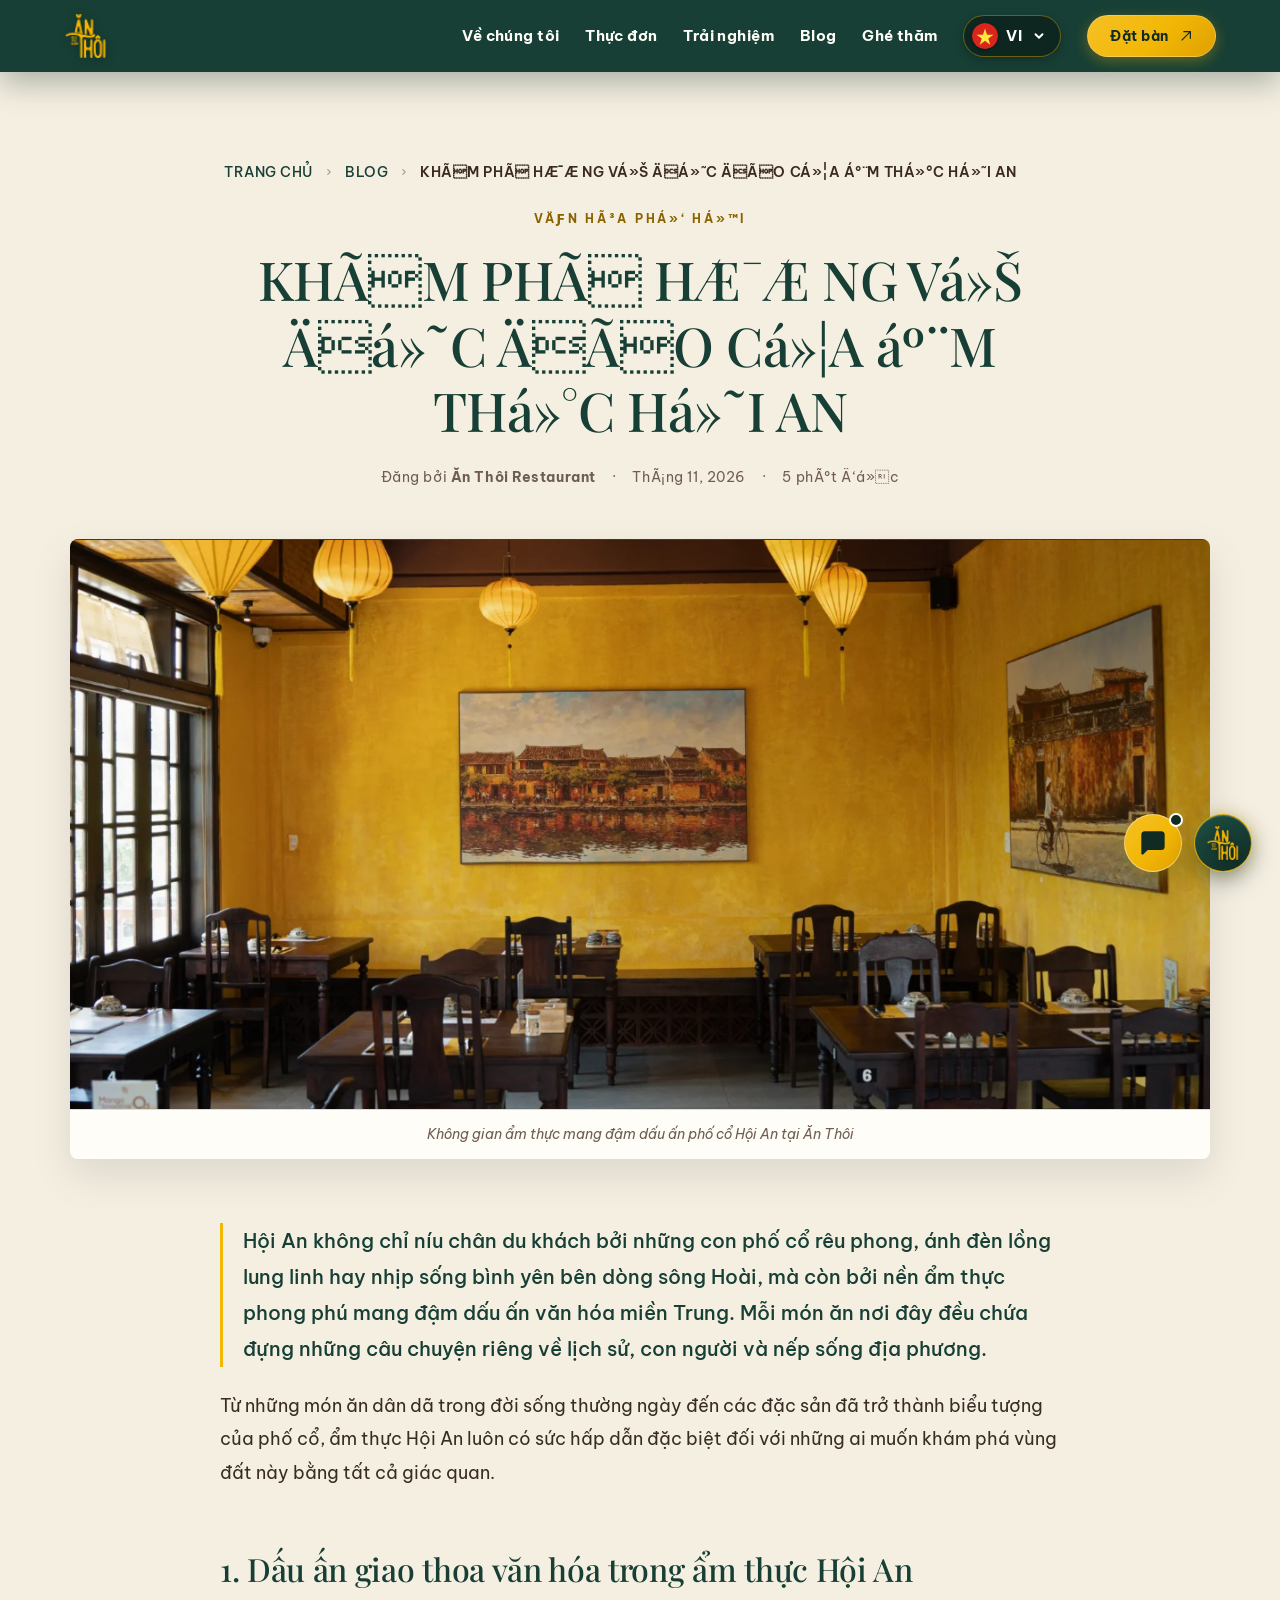
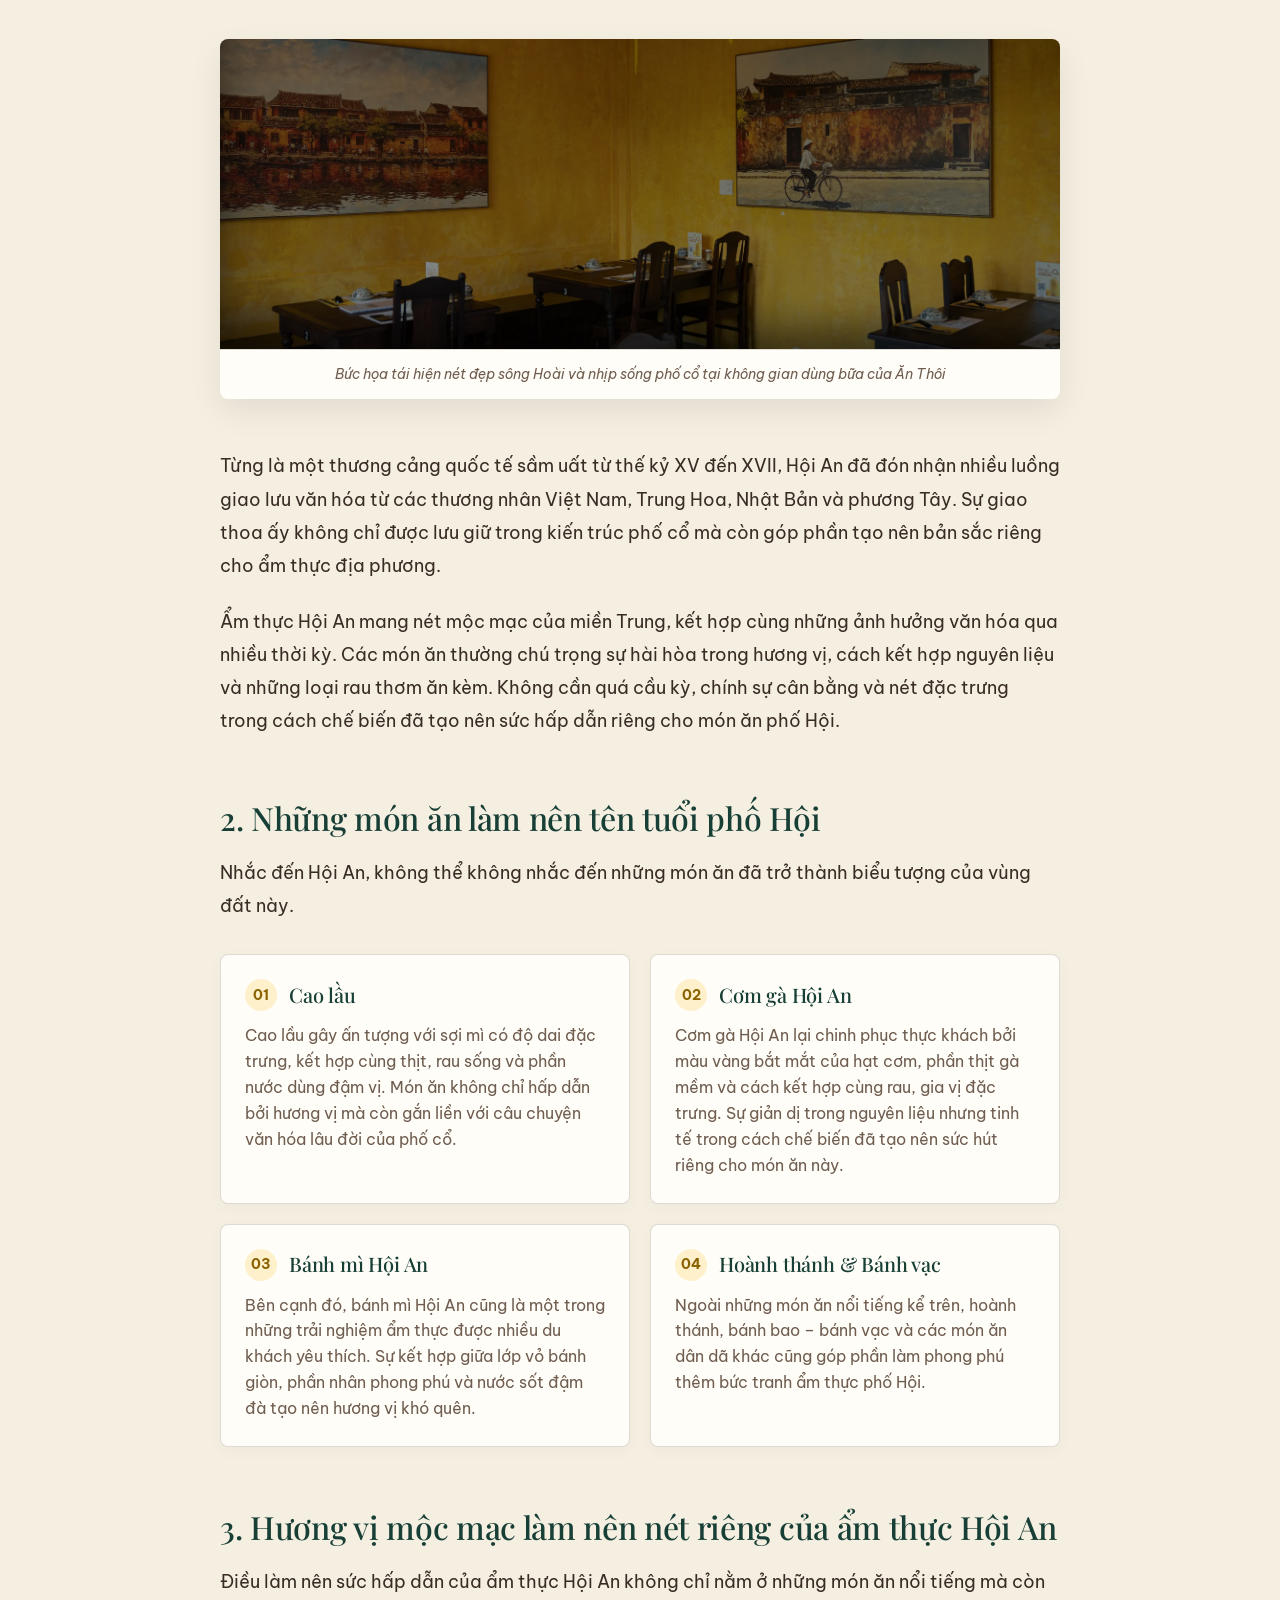
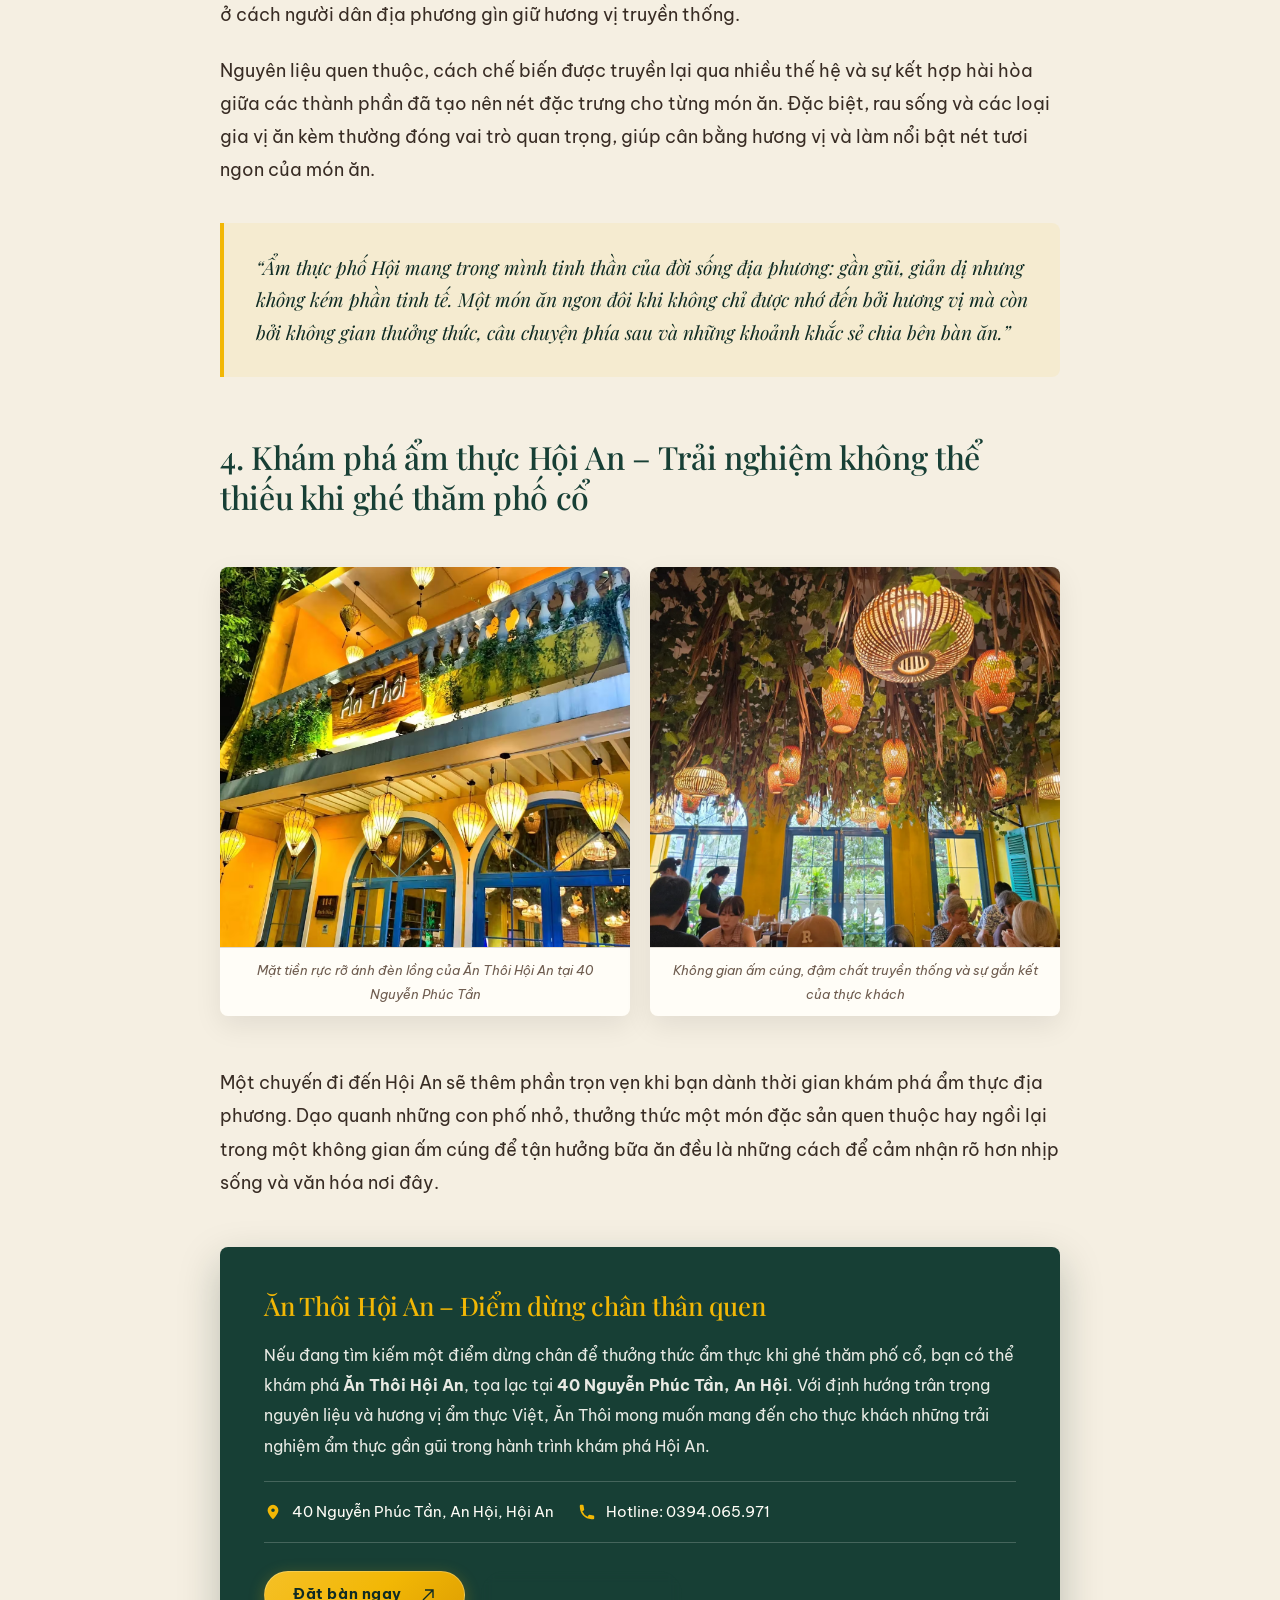
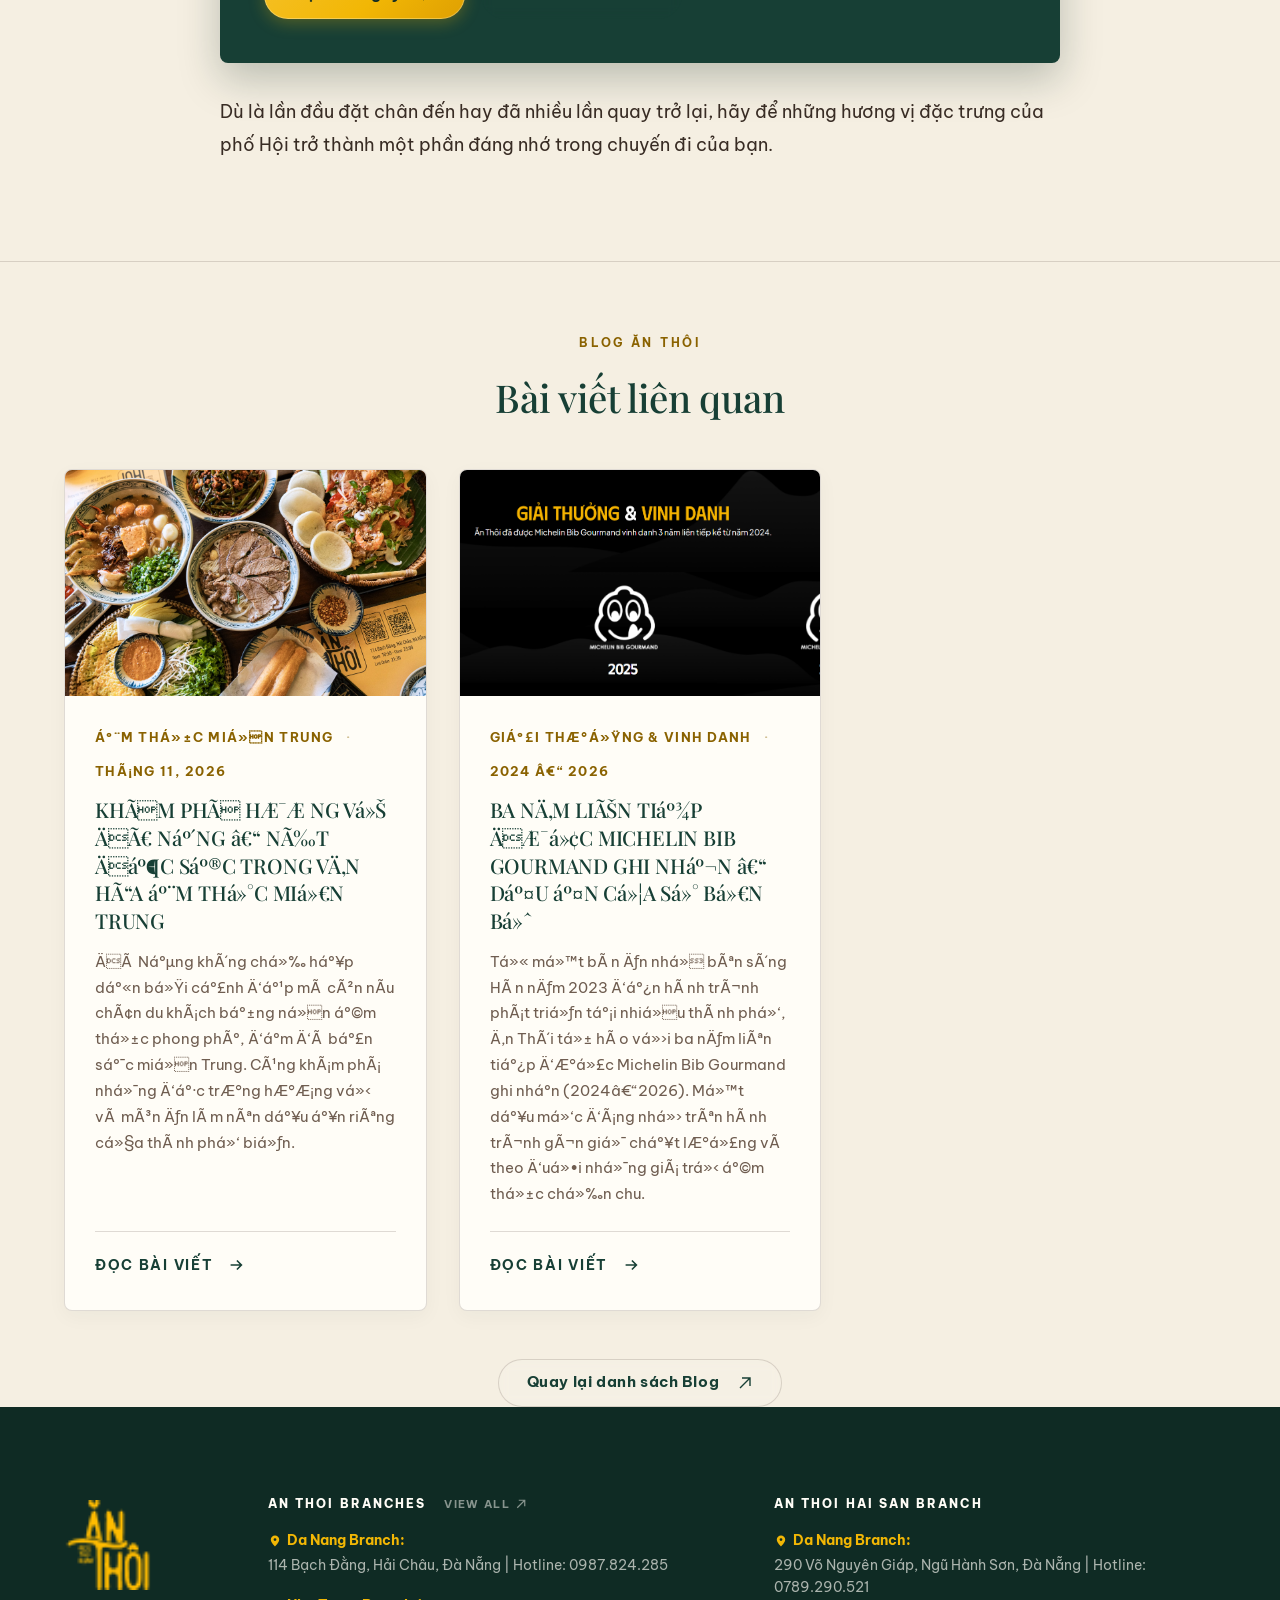
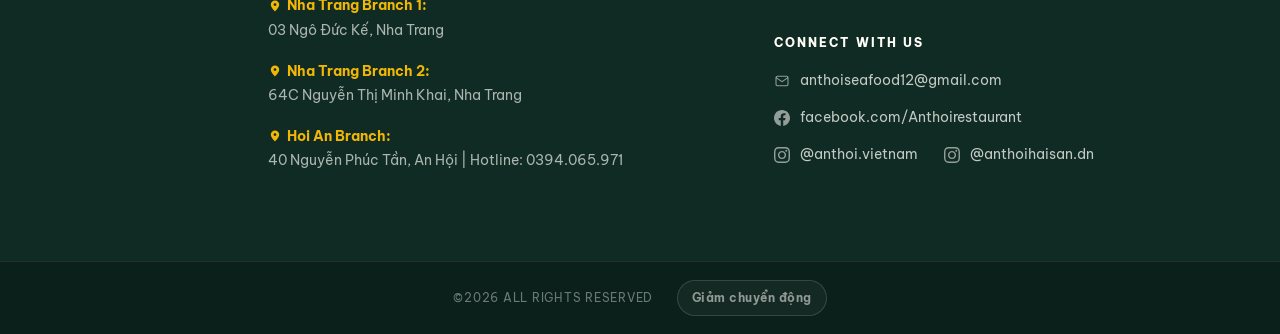
==== commit d5455e7d: "update" ====
--- a/bai-viet.html
+++ b/bai-viet.html
@@ -4,14 +4,17 @@
 <meta charset="utf-8">
 <meta name="viewport" content="width=device-width,initial-scale=1">
 <title>Bài viết - Ăn Thôi</title>
-<meta name="description" content="Ăn Thôi - nhà hàng ẩm thực Việt tại 114 Bạch Đằng, Hải Châu, Đà Nẵng. Nơi một bữa ăn trở thành một ký ức.">
+<meta name="description" content="Khám phá các bài viết và câu chuyện ẩm thực đặc sắc từ nhà hàng Ăn Thôi.">
 <link rel="icon" type="image/png" href="image/logo.png">
 <link rel="apple-touch-icon" href="image/logo.png">
 <link rel="preconnect" href="https://fonts.googleapis.com"><link rel="preconnect" href="https://fonts.gstatic.com" crossorigin>
 <link href="https://fonts.googleapis.com/css2?family=Be+Vietnam+Pro:ital,wght@0,300;0,400;0,500;0,600;0,700;0,800;1,400;1,600&family=Playfair+Display:ital,wght@0,400;0,500;0,600;0,700;0,800;0,900;1,400;1,500;1,600;1,700&display=swap" rel="stylesheet">
 <link rel="stylesheet" href="css/style.css">
+<link rel="stylesheet" href="css/chatbot.css">
 </head>
 <body>
+
+<!-- HEADER -->
 <header class="header"><div class="header__in">
   <a class="logo" href="index.html" aria-label="Ăn Thôi - về trang chủ"><img class="logo__img" src="image/logo.png" alt="Ăn Thôi"></a>
   <div class="header__r">
@@ -19,6 +22,7 @@
       <a href="ve-chung-toi.html" data-i18n="nav_about">Về chúng tôi</a>
       <a href="thuc-don.html" data-i18n="nav_menu">Thực đơn</a>
       <a href="trai-nghiem.html" data-i18n="nav_experience">Trải nghiệm</a>
+      <a href="blog.html" data-i18n="nav_blog">Blog</a>
       <a href="lien-he.html" data-i18n="nav_visit">Ghé thăm</a>
     </nav>
     <div class="lang-select" id="langSelect">
@@ -66,6 +70,8 @@
     <button class="burger" aria-expanded="false" aria-controls="menu" aria-label="Mở menu"><i></i><i></i><i></i></button>
   </div>
 </div></header>
+
+<!-- MOBILE DRAWER -->
 <div class="drawer" id="menu" aria-hidden="true">
   <div class="drawer__bg"></div>
   <aside class="drawer__panel" aria-label="Menu">
@@ -74,23 +80,249 @@
       <a href="ve-chung-toi.html"><span data-i18n="nav_about">Về chúng tôi</span><svg viewBox="0 0 20 20" fill="none" stroke="currentColor" stroke-width="1.4" aria-hidden="true"><path d="M3 10h14M11 4l6 6-6 6"/></svg></a>
       <a href="thuc-don.html"><span data-i18n="nav_menu">Thực đơn</span><svg viewBox="0 0 20 20" fill="none" stroke="currentColor" stroke-width="1.4" aria-hidden="true"><path d="M3 10h14M11 4l6 6-6 6"/></svg></a>
       <a href="trai-nghiem.html"><span data-i18n="nav_experience">Trải nghiệm</span><svg viewBox="0 0 20 20" fill="none" stroke="currentColor" stroke-width="1.4" aria-hidden="true"><path d="M3 10h14M11 4l6 6-6 6"/></svg></a>
+      <a href="blog.html"><span data-i18n="nav_blog">Blog</span><svg viewBox="0 0 20 20" fill="none" stroke="currentColor" stroke-width="1.4" aria-hidden="true"><path d="M3 10h14M11 4l6 6-6 6"/></svg></a>
       <a href="lien-he.html"><span data-i18n="nav_visit">Ghé thăm</span><svg viewBox="0 0 20 20" fill="none" stroke="currentColor" stroke-width="1.4" aria-hidden="true"><path d="M3 10h14M11 4l6 6-6 6"/></svg></a>
     </nav>
     <div class="drawer__foot"><a class="btn btn--wide" href="dat-ban.html"><span data-i18n="btn_book">Đặt bàn</span><svg viewBox="0 0 16 16" fill="none" stroke="currentColor" stroke-width="1.4" aria-hidden="true"><path d="M3 13 13 3M5 3h8v8"/></svg></a></div>
   </aside>
 </div>
-<main>
-<div class="page-top"><div class="wrap"><p class="eyebrow"><span id="a-cat">Journal</span> · <span id="a-date"></span></p><h1 id="a-title">Bài viết</h1></div></div>
-<section class="sec wrap" id="article">
-  <div class="media" id="a-cover" style="aspect-ratio:16/8;margin-bottom:clamp(40px,6vw,80px)"></div>
-  <div class="prose" id="a-body"></div>
-  <div class="prose" style="margin-top:60px">
-    <h3>Tiếp tục khám phá</h3>
-    <p style="display:flex;gap:14px;flex-wrap:wrap;margin-top:16px"><a class="btn btn--green" href="thuc-don.html"><span>Thực đơn</span><svg viewBox="0 0 16 16" fill="none" stroke="currentColor" stroke-width="1.4" aria-hidden="true"><path d="M3 13 13 3M5 3h8v8"/></svg></a><a class="btn btn--green" href="trai-nghiem.html"><span>Trải nghiệm</span><svg viewBox="0 0 16 16" fill="none" stroke="currentColor" stroke-width="1.4" aria-hidden="true"><path d="M3 13 13 3M5 3h8v8"/></svg></a><a class="btn" href="dat-ban.html"><span data-i18n="btn_book">Đặt bàn</span><svg viewBox="0 0 16 16" fill="none" stroke="currentColor" stroke-width="1.4" aria-hidden="true"><path d="M3 13 13 3M5 3h8v8"/></svg></a></p>
-    <p style="margin-top:28px"><a class="link" href="index.html">Về trang chủ</a></p>
-  </div>
-</section>
+
+<main id="article-view">
+
+  <!-- ARTICLE HEADER -->
+  <header class="article-header wrap reveal">
+    <nav class="breadcrumb breadcrumb--light" aria-label="Đường dẫn">
+      <a href="index.html" data-i18n="nav_home">Trang chủ</a>
+      <svg viewBox="0 0 20 20" fill="currentColor" aria-hidden="true"><path fill-rule="evenodd" d="M7.293 14.707a1 1 0 010-1.414L10.586 10 7.293 6.707a1 1 0 011.414-1.414l4 4a1 1 0 010 1.414l-4 4a1 1 0 01-1.414 0z" clip-rule="evenodd"/></svg>
+      <a href="blog.html" data-i18n="nav_blog">Blog</a>
+      <svg viewBox="0 0 20 20" fill="currentColor" aria-hidden="true"><path fill-rule="evenodd" d="M7.293 14.707a1 1 0 010-1.414L10.586 10 7.293 6.707a1 1 0 011.414-1.414l4 4a1 1 0 010 1.414l-4 4a1 1 0 01-1.414 0z" clip-rule="evenodd"/></svg>
+      <span id="article-breadcrumb-title">KHÁM PHÁ HƯƠNG VỊ ĐỘC ĐÁO CỦA ẨM THỰC HỘI AN</span>
+    </nav>
+
+    <p class="eyebrow"><span id="article-category">Văn hóa phố Hội</span></p>
+    <h1 class="article-header__title" id="article-title">KHÁM PHÁ HƯƠNG VỊ ĐỘC ĐÁO CỦA ẨM THỰC HỘI AN</h1>
+    <div class="article-header__meta">
+      <span>Đăng bởi <strong>Ăn Thôi Restaurant</strong></span>
+      <span>·</span>
+      <span id="article-date">Tháng 11, 2026</span>
+      <span>·</span>
+      <span id="article-readtime">5 phút đọc</span>
+    </div>
+  </header>
+
+  <!-- ==================== BÀI VIẾT 2: HỘI AN (CHI TIẾT ĐẦY ĐỦ) ==================== -->
+  <article id="content-hoian" class="wrap reveal">
+    <!-- Cover Image -->
+    <figure class="article-cover">
+      <img src="image/blog/blog-hoian-cover.png" alt="Không gian ẩm thực phố cổ Hội An tại nhà hàng Ăn Thôi" fetchpriority="high">
+      <figcaption>Không gian ẩm thực mang đậm dấu ấn phố cổ Hội An tại Ăn Thôi</figcaption>
+    </figure>
+
+    <div class="article-body">
+      <!-- Intro & Lead -->
+      <p class="article-lead">
+        Hội An không chỉ níu chân du khách bởi những con phố cổ rêu phong, ánh đèn lồng lung linh hay nhịp sống bình yên bên dòng sông Hoài, mà còn bởi nền ẩm thực phong phú mang đậm dấu ấn văn hóa miền Trung. Mỗi món ăn nơi đây đều chứa đựng những câu chuyện riêng về lịch sử, con người và nếp sống địa phương.
+      </p>
+      <p>
+        Từ những món ăn dân dã trong đời sống thường ngày đến các đặc sản đã trở thành biểu tượng của phố cổ, ẩm thực Hội An luôn có sức hấp dẫn đặc biệt đối với những ai muốn khám phá vùng đất này bằng tất cả giác quan.
+      </p>
+
+      <!-- Section 1 -->
+      <h2>1. Dấu ấn giao thoa văn hóa trong ẩm thực Hội An</h2>
+      <figure class="article-figure">
+        <img src="image/blog/blog-hoian-culture.png" alt="Không gian trầm mặc cùng bức họa sông Hoài tại Ăn Thôi" loading="lazy">
+        <figcaption>Bức họa tái hiện nét đẹp sông Hoài và nhịp sống phố cổ tại không gian dùng bữa của Ăn Thôi</figcaption>
+      </figure>
+      <p>
+        Từng là một thương cảng quốc tế sầm uất từ thế kỷ XV đến XVII, Hội An đã đón nhận nhiều luồng giao lưu văn hóa từ các thương nhân Việt Nam, Trung Hoa, Nhật Bản và phương Tây. Sự giao thoa ấy không chỉ được lưu giữ trong kiến trúc phố cổ mà còn góp phần tạo nên bản sắc riêng cho ẩm thực địa phương.
+      </p>
+      <p>
+        Ẩm thực Hội An mang nét mộc mạc của miền Trung, kết hợp cùng những ảnh hưởng văn hóa qua nhiều thời kỳ. Các món ăn thường chú trọng sự hài hòa trong hương vị, cách kết hợp nguyên liệu và những loại rau thơm ăn kèm. Không cần quá cầu kỳ, chính sự cân bằng và nét đặc trưng trong cách chế biến đã tạo nên sức hấp dẫn riêng cho món ăn phố Hội.
+      </p>
+
+      <!-- Section 2 -->
+      <h2>2. Những món ăn làm nên tên tuổi phố Hội</h2>
+      <p>
+        Nhắc đến Hội An, không thể không nhắc đến những món ăn đã trở thành biểu tượng của vùng đất này.
+      </p>
+
+      <div class="food-grid">
+        <!-- Cao lầu -->
+        <div class="food-item">
+          <div class="food-item__head">
+            <span class="food-item__icon">01</span>
+            <h3>Cao lầu</h3>
+          </div>
+          <p>Cao lầu gây ấn tượng với sợi mì có độ dai đặc trưng, kết hợp cùng thịt, rau sống và phần nước dùng đậm vị. Món ăn không chỉ hấp dẫn bởi hương vị mà còn gắn liền với câu chuyện văn hóa lâu đời của phố cổ.</p>
+        </div>
+
+        <!-- Cơm gà Hội An -->
+        <div class="food-item">
+          <div class="food-item__head">
+            <span class="food-item__icon">02</span>
+            <h3>Cơm gà Hội An</h3>
+          </div>
+          <p>Cơm gà Hội An lại chinh phục thực khách bởi màu vàng bắt mắt của hạt cơm, phần thịt gà mềm và cách kết hợp cùng rau, gia vị đặc trưng. Sự giản dị trong nguyên liệu nhưng tinh tế trong cách chế biến đã tạo nên sức hút riêng cho món ăn này.</p>
+        </div>
+
+        <!-- Bánh mì Hội An -->
+        <div class="food-item">
+          <div class="food-item__head">
+            <span class="food-item__icon">03</span>
+            <h3>Bánh mì Hội An</h3>
+          </div>
+          <p>Bên cạnh đó, bánh mì Hội An cũng là một trong những trải nghiệm ẩm thực được nhiều du khách yêu thích. Sự kết hợp giữa lớp vỏ bánh giòn, phần nhân phong phú và nước sốt đậm đà tạo nên hương vị khó quên.</p>
+        </div>
+
+        <!-- Món ăn dân dã -->
+        <div class="food-item">
+          <div class="food-item__head">
+            <span class="food-item__icon">04</span>
+            <h3>Hoành thánh &amp; Bánh vạc</h3>
+          </div>
+          <p>Ngoài những món ăn nổi tiếng kể trên, hoành thánh, bánh bao – bánh vạc và các món ăn dân dã khác cũng góp phần làm phong phú thêm bức tranh ẩm thực phố Hội.</p>
+        </div>
+      </div>
+
+      <!-- Section 3 -->
+      <h2>3. Hương vị mộc mạc làm nên nét riêng của ẩm thực Hội An</h2>
+      <p>
+        Điều làm nên sức hấp dẫn của ẩm thực Hội An không chỉ nằm ở những món ăn nổi tiếng mà còn ở cách người dân địa phương gìn giữ hương vị truyền thống.
+      </p>
+      <p>
+        Nguyên liệu quen thuộc, cách chế biến được truyền lại qua nhiều thế hệ và sự kết hợp hài hòa giữa các thành phần đã tạo nên nét đặc trưng cho từng món ăn. Đặc biệt, rau sống và các loại gia vị ăn kèm thường đóng vai trò quan trọng, giúp cân bằng hương vị và làm nổi bật nét tươi ngon của món ăn.
+      </p>
+      
+      <blockquote class="article-quote">
+        “Ẩm thực phố Hội mang trong mình tinh thần của đời sống địa phương: gần gũi, giản dị nhưng không kém phần tinh tế. Một món ăn ngon đôi khi không chỉ được nhớ đến bởi hương vị mà còn bởi không gian thưởng thức, câu chuyện phía sau và những khoảnh khắc sẻ chia bên bàn ăn.”
+      </blockquote>
+
+      <!-- Section 4 -->
+      <h2>4. Khám phá ẩm thực Hội An – Trải nghiệm không thể thiếu khi ghé thăm phố cổ</h2>
+      
+      <div class="article-gallery">
+        <figure>
+          <img src="image/blog/blog-hoian-facade.png" alt="Mặt tiền nhà hàng Ăn Thôi Hội An rực rỡ lồng đèn về đêm" loading="lazy">
+          <figcaption>Mặt tiền rực rỡ ánh đèn lồng của Ăn Thôi Hội An tại 40 Nguyễn Phúc Tần</figcaption>
+        </figure>
+        <figure>
+          <img src="image/blog/blog-hoian-interior.png" alt="Không gian dùng bữa ấm áp và gắn kết tại Ăn Thôi" loading="lazy">
+          <figcaption>Không gian ấm cúng, đậm chất truyền thống và sự gắn kết của thực khách</figcaption>
+        </figure>
+      </div>
+
+      <p>
+        Một chuyến đi đến Hội An sẽ thêm phần trọn vẹn khi bạn dành thời gian khám phá ẩm thực địa phương. Dạo quanh những con phố nhỏ, thưởng thức một món đặc sản quen thuộc hay ngồi lại trong một không gian ấm cúng để tận hưởng bữa ăn đều là những cách để cảm nhận rõ hơn nhịp sống và văn hóa nơi đây.
+      </p>
+
+      <!-- Branch Invitation Card -->
+      <div class="article-branch-card">
+        <h3>Ăn Thôi Hội An – Điểm dừng chân thân quen</h3>
+        <p>
+          Nếu đang tìm kiếm một điểm dừng chân để thưởng thức ẩm thực khi ghé thăm phố cổ, bạn có thể khám phá <strong>Ăn Thôi Hội An</strong>, tọa lạc tại <strong>40 Nguyễn Phúc Tần, An Hội</strong>. Với định hướng trân trọng nguyên liệu và hương vị ẩm thực Việt, Ăn Thôi mong muốn mang đến cho thực khách những trải nghiệm ẩm thực gần gũi trong hành trình khám phá Hội An.
+        </p>
+        <div class="article-branch-card__info">
+          <div class="article-branch-card__item">
+            <svg viewBox="0 0 20 20" fill="currentColor" aria-hidden="true"><path fill-rule="evenodd" d="M10 2a6 6 0 00-6 6c0 4.418 6 10 6 10s6-5.582 6-10a6 6 0 00-6-6Zm0 8a2 2 0 110-4 2 2 0 010 4Z" clip-rule="evenodd"/></svg>
+            <span>40 Nguyễn Phúc Tần, An Hội, Hội An</span>
+          </div>
+          <div class="article-branch-card__item">
+            <svg viewBox="0 0 20 20" fill="currentColor" aria-hidden="true"><path d="M2 3a1 1 0 011-1h2.153a1 1 0 01.986.836l.74 4.435a1 1 0 01-.54 1.06l-1.548.773a11.037 11.037 0 006.105 6.105l.774-1.548a1 1 0 011.059-.54l4.435.74a1 1 0 01.836.986V17a1 1 0 01-1 1h-2C7.82 18 2 12.18 2 4V3z"/></svg>
+            <span>Hotline: 0394.065.971</span>
+          </div>
+        </div>
+        <div class="article-branch-card__actions">
+          <a class="btn" href="dat-ban.html"><span>Đặt bàn ngay</span><svg viewBox="0 0 16 16" fill="none" stroke="currentColor" stroke-width="1.4" aria-hidden="true"><path d="M3 13 13 3M5 3h8v8"/></svg></a>
+          <a class="btn btn--ghost" href="thuc-don.html"><span>Xem thực đơn</span><svg viewBox="0 0 16 16" fill="none" stroke="currentColor" stroke-width="1.4" aria-hidden="true"><path d="M3 13 13 3M5 3h8v8"/></svg></a>
+        </div>
+      </div>
+
+      <p style="margin-top:32px">
+        Dù là lần đầu đặt chân đến hay đã nhiều lần quay trở lại, hãy để những hương vị đặc trưng của phố Hội trở thành một phần đáng nhớ trong chuyến đi của bạn.
+      </p>
+    </div>
+  </article>
+
+  <!-- ==================== BÀI VIẾT 1: ĐÀ NẴNG (TRẠNG THÁI CHỜ BỔ SUNG) ==================== -->
+  <article id="content-danang" class="wrap reveal" hidden>
+    <figure class="article-cover">
+      <img src="image/blog/blog-danang-cover.png" alt="Mâm tiệc đậm đà bản sắc miền Trung tại Ăn Thôi Đà Nẵng">
+      <figcaption>Khám phá hương vị Đà Nẵng – Nét đặc sắc trong văn hóa ẩm thực miền Trung tại Ăn Thôi</figcaption>
+    </figure>
+
+    <div class="article-body">
+      <p class="article-lead">
+        Đà Nẵng không chỉ hấp dẫn bởi cảnh đẹp mà còn níu chân du khách bằng nền ẩm thực phong phú, đậm đà bản sắc miền Trung. Cùng khám phá những đặc trưng hương vị và món ăn làm nên dấu ấn riêng của thành phố biển.
+      </p>
+
+      <div class="article-updating">
+        <div class="article-updating__icon">
+          <svg viewBox="0 0 24 24" fill="none" stroke="currentColor" stroke-width="1.8" stroke-linecap="round" stroke-linejoin="round" aria-hidden="true">
+            <path d="M12 20h9"></path>
+            <path d="M16.5 3.5a2.121 2.121 0 0 1 3 3L7 19l-4 1 1-4L16.5 3.5z"></path>
+          </svg>
+        </div>
+        <h3 data-i18n="blog_updating_title">Nội dung đang được cập nhật</h3>
+        <p data-i18n="blog_updating_desc">Bài viết chi tiết về ẩm thực Đà Nẵng đang được đội ngũ biên tập Ăn Thôi hoàn thiện và sẽ sớm ra mắt quý thực khách. Trong lúc chờ đợi, mời bạn đón đọc bài viết về Ẩm thực Hội An hoặc khám phá Thực đơn phong phú của chúng tôi.</p>
+        <div class="article-updating__actions">
+          <a class="btn" href="bai-viet.html?id=hoian"><span>Đọc bài viết: Ẩm thực Hội An</span><svg viewBox="0 0 16 16" fill="none" stroke="currentColor" stroke-width="1.4" aria-hidden="true"><path d="M3 13 13 3M5 3h8v8"/></svg></a>
+          <a class="btn btn--green" href="thuc-don.html"><span>Khám phá thực đơn</span><svg viewBox="0 0 16 16" fill="none" stroke="currentColor" stroke-width="1.4" aria-hidden="true"><path d="M3 13 13 3M5 3h8v8"/></svg></a>
+          <a class="btn btn--ghost" href="blog.html" style="color:var(--green);border-color:var(--line)"><span data-i18n="blog_back_to_blog">Về trang Blog</span></a>
+        </div>
+      </div>
+    </div>
+  </article>
+
+  <!-- ==================== BÀI VIẾT 3: MICHELIN (TRẠNG THÁI CHỜ BỔ SUNG) ==================== -->
+  <article id="content-michelin" class="wrap reveal" hidden>
+    <figure class="article-cover">
+      <img src="image/blog/blog-michelin-cover.png" alt="Ba năm liên tiếp được Michelin Bib Gourmand vinh danh">
+      <figcaption>Ăn Thôi tự hào ba năm liên tiếp được Michelin Bib Gourmand ghi nhận (2024 - 2026)</figcaption>
+    </figure>
+
+    <div class="article-body">
+      <p class="article-lead">
+        Từ một bàn ăn nhỏ bên sông Hàn năm 2023 đến hành trình phát triển tại nhiều thành phố, Ăn Thôi tự hào với ba năm liên tiếp được Michelin Bib Gourmand ghi nhận (2024–2026). Một dấu mốc đáng nhớ trên hành trình gìn giữ chất lượng và theo đuổi những giá trị ẩm thực chỉn chu.
+      </p>
+
+      <div class="article-updating">
+        <div class="article-updating__icon">
+          <svg viewBox="0 0 24 24" fill="none" stroke="currentColor" stroke-width="1.8" stroke-linecap="round" stroke-linejoin="round" aria-hidden="true">
+            <circle cx="12" cy="8" r="7"></circle>
+            <polyline points="8.21 13.89 7 23 12 20 17 23 15.79 13.88"></polyline>
+          </svg>
+        </div>
+        <h3 data-i18n="blog_updating_title">Nội dung đang được cập nhật</h3>
+        <p data-i18n="blog_updating_desc">Bài viết chi tiết về hành trình 3 năm bền bỉ cùng Michelin Bib Gourmand đang được đội ngũ Ăn Thôi hoàn thiện. Mời quý thực khách đón đọc bài viết về Ẩm thực Hội An hoặc khám phá không gian và câu chuyện Ăn Thôi.</p>
+        <div class="article-updating__actions">
+          <a class="btn" href="bai-viet.html?id=hoian"><span>Đọc bài viết: Ẩm thực Hội An</span><svg viewBox="0 0 16 16" fill="none" stroke="currentColor" stroke-width="1.4" aria-hidden="true"><path d="M3 13 13 3M5 3h8v8"/></svg></a>
+          <a class="btn btn--green" href="ve-chung-toi.html"><span>Về Ăn Thôi</span><svg viewBox="0 0 16 16" fill="none" stroke="currentColor" stroke-width="1.4" aria-hidden="true"><path d="M3 13 13 3M5 3h8v8"/></svg></a>
+          <a class="btn btn--ghost" href="blog.html" style="color:var(--green);border-color:var(--line)"><span data-i18n="blog_back_to_blog">Về trang Blog</span></a>
+        </div>
+      </div>
+    </div>
+  </article>
+
+  <!-- ==================== BÀI VIẾT LIÊN QUAN ==================== -->
+  <section class="related-sec wrap">
+    <div class="related-sec__head reveal">
+      <p class="eyebrow" data-i18n="nav_blog">Blog Ăn Thôi</p>
+      <h2 class="related-sec__title" data-i18n="blog_related_title">Bài viết liên quan</h2>
+    </div>
+    <div class="blog-grid" id="related-posts-grid">
+      <!-- Tự động nạp qua js/pages.js -->
+    </div>
+    <div style="text-align:center;margin-top:48px" class="reveal">
+      <a class="btn btn--ghost" href="blog.html" style="color:var(--green);border-color:var(--line)">
+        <span data-i18n="blog_back_to_blog">Quay lại danh sách Blog</span>
+        <svg viewBox="0 0 16 16" fill="none" stroke="currentColor" stroke-width="1.4" aria-hidden="true"><path d="M3 13 13 3M5 3h8v8"/></svg>
+      </a>
+    </div>
+  </section>
+
 </main>
+
+<!-- FOOTER -->
 <footer class="footer" role="contentinfo">
   <div class="footer__main wrap">
     <div class="footer__grid">
@@ -188,9 +420,7 @@
 <!-- FLOATING SOCIAL MEDIA MENU -->
 <aside class="floating-social" id="floatingSocial" aria-label="Mạng xã hội Ăn Thôi">
   <div class="floating-social__items" id="floatingSocialItems" role="menu" aria-orientation="vertical" aria-hidden="true">
-    
-    <!-- 1. Facebook -->
-    <a href="https://www.facebook.com/Anthoirestaurant" target="_blank" rel="noopener noreferrer" class="floating-social__item floating-social__item--fb" role="menuitem" tabindex="-1" style="--i:1">
+    <a href="https://www.facebook.com/Anthoirestaurant" target="_blank" rel="noopener noreferrer" class="floating-social__item floating-social__item--fb" role="menuitem" tabindex="-1" style="--i:1" aria-label="Facebook Ăn Thôi Restaurant">
       <span class="floating-social__tooltip">
         <strong class="floating-social__name">Facebook</strong>
         <span class="floating-social__sub">Ăn Thôi Restaurant</span>
@@ -202,7 +432,6 @@
       </span>
     </a>
 
-    <!-- 2. Instagram Hải Sản -->
     <a href="https://www.instagram.com/anthoihaisan.dn/" target="_blank" rel="noopener noreferrer" class="floating-social__item floating-social__item--ins-food" role="menuitem" tabindex="-1" style="--i:2" aria-label="Instagram Ăn Thôi Hải Sản">
       <span class="floating-social__tooltip">
         <strong class="floating-social__name">Instagram • Hải Sản</strong>
@@ -215,7 +444,6 @@
       </span>
     </a>
 
-    <!-- 3. Instagram Vietnam -->
     <a href="https://www.instagram.com/anthoi.vietnam/" target="_blank" rel="noopener noreferrer" class="floating-social__item floating-social__item--ins-space" role="menuitem" tabindex="-1" style="--i:3" aria-label="Instagram Ăn Thôi Vietnam">
       <span class="floating-social__tooltip">
         <strong class="floating-social__name">Instagram • Vietnam</strong>
@@ -227,10 +455,8 @@
         </svg>
       </span>
     </a>
-
   </div>
 
-  <!-- Nút chính FAB -->
   <button type="button" class="floating-social__toggle" id="floatingSocialToggle" aria-haspopup="true" aria-expanded="false" aria-controls="floatingSocialItems" aria-label="Mạng xã hội Ăn Thôi">
     <span class="floating-social__pulse" aria-hidden="true"></span>
     <span class="floating-social__ripple" aria-hidden="true"></span>
@@ -249,4 +475,7 @@
 <script src="js/pages.js"></script>
 <script src="js/i18n.js"></script>
 <script src="js/script.js"></script>
-</body></html>+<script src="js/chatbot-data.js"></script>
+<script src="js/chatbot.js"></script>
+</body>
+</html>
--- a/css/style.css
+++ b/css/style.css
@@ -1,4 +1,4 @@
-/* ===== 1. TOKENS (theo STEP 5) ===== */
+﻿/* ===== 1. TOKENS (theo STEP 5) ===== */
 :root{
   --green:#173F35; --green-d:#0f2b24;      /* xanh lá đậm: header, footer, tiêu đề, section */
   --gold:#F2B705;  --gold-d:#8a6200;       /* vàng nghệ: logo, CTA, hover (gold-d dùng cho chữ nhỏ trên nền sáng) */
@@ -283,6 +283,7 @@
 /* Banner đầu trang Về chúng tôi, Trải nghiệm, Đặt bàn, Ghé thăm & Thực đơn (Hero Fullscreen) */
 .page-top--about,
 .page-top--experience,
+.page-top--blog,
 .page-top--booking,
 .page-top--visit,
 .page-top--menu{
@@ -310,6 +311,14 @@
   position:absolute;
   inset:0;
   background:url("../image/bg_anthoi6.webp") center center/cover no-repeat;
+  opacity:.82;
+  transform:scale(1.02);
+  z-index:1;
+}
+.page-top--blog .page-top__bg{
+  position:absolute;
+  inset:0;
+  background:url("../image/bg_anthoi2.jpg") center center/cover no-repeat;
   opacity:.82;
   transform:scale(1.02);
   z-index:1;
@@ -342,6 +351,7 @@
 }
 .page-top--about::after,
 .page-top--experience::after,
+.page-top--blog::after,
 .page-top--booking::after,
 .page-top--visit::after,
 .page-top--menu::after{
@@ -356,6 +366,7 @@
 }
 .page-top--about .page-top__wrap,
 .page-top--experience .page-top__wrap,
+.page-top--blog .page-top__wrap,
 .page-top--booking .page-top__wrap,
 .page-top--visit .page-top__wrap,
 .page-top--menu .page-top__wrap{
@@ -369,6 +380,7 @@
 }
 .page-top--about h1,
 .page-top--experience h1,
+.page-top--blog h1,
 .page-top--booking h1,
 .page-top--visit h1,
 .page-top--menu h1{
@@ -382,6 +394,7 @@
 }
 .page-top--about h1 em,
 .page-top--experience h1 em,
+.page-top--blog h1 em,
 .page-top--booking h1 em,
 .page-top--visit h1 em,
 .page-top--menu h1 em{
@@ -390,6 +403,7 @@
 }
 .page-top--about .eyebrow,
 .page-top--experience .eyebrow,
+.page-top--blog .eyebrow,
 .page-top--booking .eyebrow,
 .page-top--visit .eyebrow,
 .page-top--menu .eyebrow{
@@ -402,6 +416,7 @@
 }
 .page-top--about .page-top__divider,
 .page-top--experience .page-top__divider,
+.page-top--blog .page-top__divider,
 .page-top--booking .page-top__divider,
 .page-top--visit .page-top__divider,
 .page-top--menu .page-top__divider{
@@ -2784,19 +2799,24 @@
 /* ===== REVIEW SECTION HEADER & BADGES (Trang Trải Nghiệm) ===== */
 .review-sec__head {
   text-align: center;
-  max-width: 960px;
+  max-width: 920px;
   margin-inline: auto;
   margin-bottom: clamp(28px, 4vw, 48px);
 }
 
+.review-sec__head .eyebrow {
+  margin-bottom: 12px;
+}
+
 .review-sec__title {
   font-family: var(--f-head);
-  font-size: clamp(2.2rem, 4.2vw, 3.8rem);
+  font-size: clamp(2rem, 3.4vw, 3rem);
   font-weight: 500;
   color: var(--green);
-  line-height: 1.15;
+  line-height: 1.25;
   letter-spacing: -0.01em;
   margin-bottom: 26px;
+  text-wrap: balance;
 }
 
 .review-badges {
@@ -2953,7 +2973,8 @@
     padding: 12px 16px;
   }
   .review-sec__title {
-    font-size: clamp(1.8rem, 6vw, 2.2rem);
+    font-size: clamp(1.6rem, 5.5vw, 2.1rem);
+    line-height: 1.3;
     margin-bottom: 20px;
   }
 }
@@ -3225,3 +3246,631 @@
     right: -4px;
   }
 }
+
+
+/* ==========================================================
+   BLOG & ARTICLE JOURNAL STYLES - AN THOI
+   Phong cÃ¡ch táº¡p chÃ­ áº©m thá»±c cao cáº¥p (Tham kháº£o Home Vietnamese Restaurant)
+   ========================================================== */
+
+/* Breadcrumb navigation */
+.breadcrumb {
+  display: flex;
+  align-items: center;
+  flex-wrap: wrap;
+  gap: 10px;
+  font-size: 0.86rem;
+  font-weight: 500;
+  letter-spacing: 0.04em;
+  text-transform: uppercase;
+  color: rgba(255, 253, 247, 0.72);
+  margin-bottom: 20px;
+}
+.breadcrumb a {
+  color: var(--gold);
+  transition: opacity 0.25s, color 0.25s;
+}
+.breadcrumb a:hover {
+  text-decoration: underline;
+  color: #fff;
+}
+.breadcrumb span {
+  color: var(--ivory);
+}
+.breadcrumb svg {
+  width: 12px;
+  height: 12px;
+  opacity: 0.55;
+  flex-shrink: 0;
+}
+
+/* Light breadcrumb for article interior */
+.breadcrumb--light {
+  color: var(--muted);
+  margin-bottom: 24px;
+}
+.breadcrumb--light a {
+  color: var(--green);
+}
+.breadcrumb--light a:hover {
+  color: var(--gold-d);
+}
+.breadcrumb--light span {
+  color: var(--brown);
+  font-weight: 600;
+}
+
+/* Subtitle on hero */
+.page-top__lead {
+  font-size: clamp(1rem, 1.4vw, 1.18rem);
+  line-height: 1.7;
+  color: rgba(255, 253, 247, 0.9);
+  max-width: 740px;
+  margin-top: 20px;
+  text-shadow: 0 2px 10px rgba(0, 0, 0, 0.5);
+}
+
+/* ===== BLOG SECTION ===== */
+.blog-sec {
+  padding-block: clamp(60px, 8vw, 110px);
+}
+.blog-sec__top {
+  display: flex;
+  flex-direction: column;
+  align-items: center;
+  text-align: center;
+  margin-bottom: clamp(36px, 5vw, 60px);
+}
+.blog-sec__title {
+  font-family: var(--f-head);
+  font-size: clamp(2rem, 3.6vw, 3.2rem);
+  color: var(--green);
+  margin-bottom: 14px;
+}
+.blog-sec__desc {
+  max-width: 680px;
+  color: var(--muted);
+  font-size: 1.05rem;
+  line-height: 1.7;
+}
+
+/* Blog Filter Chips */
+.blog-chips {
+  display: flex;
+  flex-wrap: wrap;
+  justify-content: center;
+  gap: 12px;
+  margin-bottom: clamp(40px, 5.5vw, 60px);
+}
+.blog-chip {
+  padding: 10px 24px;
+  border-radius: 999px;
+  border: 1px solid rgba(59, 42, 31, 0.2);
+  background: var(--ivory);
+  color: var(--brown);
+  font: 600 0.88rem var(--f-body);
+  letter-spacing: 0.03em;
+  cursor: pointer;
+  transition: all 0.3s var(--ease);
+}
+.blog-chip:hover {
+  border-color: var(--green);
+  color: var(--green);
+  transform: translateY(-2px);
+}
+.blog-chip[aria-pressed="true"] {
+  background: var(--green);
+  color: var(--ivory);
+  border-color: var(--green);
+  box-shadow: 0 4px 16px rgba(23, 63, 53, 0.28);
+}
+
+/* ===== BLOG FEATURED HERO POST ===== */
+.blog-featured {
+  display: grid;
+  grid-template-columns: 1.25fr 1fr;
+  background: var(--ivory);
+  border: 1px solid var(--line);
+  box-shadow: 0 10px 30px rgba(23, 63, 53, 0.06);
+  border-radius: 8px;
+  overflow: hidden;
+  margin-bottom: clamp(48px, 7vw, 84px);
+  transition: transform 0.45s var(--ease), box-shadow 0.45s var(--ease), border-color 0.3s;
+}
+.blog-featured:hover {
+  transform: translateY(-5px);
+  box-shadow: 0 20px 48px rgba(23, 63, 53, 0.14);
+  border-color: rgba(242, 183, 5, 0.45);
+}
+.blog-featured__media {
+  position: relative;
+  min-height: 420px;
+  overflow: hidden;
+  background: radial-gradient(120% 90% at 30% 20%, #2f6354, var(--green) 55%, var(--green-d));
+}
+.blog-featured__media img {
+  width: 100%;
+  height: 100%;
+  object-fit: cover;
+  transition: transform 0.75s var(--ease);
+}
+.blog-featured:hover .blog-featured__media img {
+  transform: scale(1.05);
+}
+.blog-featured__badge {
+  position: absolute;
+  top: 22px;
+  left: 22px;
+  z-index: 2;
+  background: var(--gold);
+  color: var(--green-d);
+  font: 700 0.75rem var(--f-body);
+  letter-spacing: 0.12em;
+  text-transform: uppercase;
+  padding: 6px 14px;
+  border-radius: 999px;
+  box-shadow: 0 4px 14px rgba(0, 0, 0, 0.25);
+}
+.blog-featured__body {
+  padding: clamp(32px, 4.5vw, 60px);
+  display: flex;
+  flex-direction: column;
+  justify-content: center;
+}
+.blog-meta {
+  display: flex;
+  align-items: center;
+  flex-wrap: wrap;
+  gap: 12px;
+  font-size: 0.8rem;
+  font-weight: 700;
+  letter-spacing: 0.1em;
+  text-transform: uppercase;
+  color: var(--gold-d);
+  margin-bottom: 14px;
+}
+.blog-meta__dot {
+  opacity: 0.45;
+}
+.blog-featured__title {
+  font-family: var(--f-head);
+  font-size: clamp(1.6rem, 2.5vw, 2.3rem);
+  line-height: 1.25;
+  color: var(--green);
+  margin-bottom: 18px;
+  transition: color 0.3s;
+}
+.blog-featured:hover .blog-featured__title {
+  color: var(--gold-d);
+}
+.blog-featured__excerpt {
+  color: var(--muted);
+  font-size: 1.02rem;
+  line-height: 1.75;
+  margin-bottom: 28px;
+}
+.blog-readmore {
+  display: inline-flex;
+  align-items: center;
+  gap: 14px;
+  font: 700 0.88rem var(--f-body);
+  letter-spacing: 0.12em;
+  text-transform: uppercase;
+  color: var(--green);
+  transition: gap 0.3s var(--ease), color 0.3s;
+}
+.blog-readmore svg {
+  width: 18px;
+  height: 18px;
+  transition: transform 0.3s var(--ease);
+}
+.blog-featured:hover .blog-readmore,
+.blog-card:hover .blog-readmore {
+  color: var(--gold-d);
+  gap: 20px;
+}
+.blog-featured:hover .blog-readmore svg,
+.blog-card:hover .blog-readmore svg {
+  transform: translateX(4px);
+}
+
+/* ===== BLOG GRID ===== */
+.blog-grid {
+  display: grid;
+  grid-template-columns: repeat(3, 1fr);
+  gap: clamp(24px, 2.5vw, 36px);
+}
+.blog-card {
+  display: flex;
+  flex-direction: column;
+  background: var(--ivory);
+  border: 1px solid var(--line);
+  border-radius: 8px;
+  overflow: hidden;
+  box-shadow: 0 6px 20px rgba(23, 63, 53, 0.04);
+  transition: transform 0.45s var(--ease), box-shadow 0.45s var(--ease), border-color 0.3s;
+}
+.blog-card:hover {
+  transform: translateY(-6px);
+  box-shadow: 0 18px 40px rgba(23, 63, 53, 0.12);
+  border-color: rgba(242, 183, 5, 0.4);
+}
+.blog-card__media {
+  position: relative;
+  aspect-ratio: 16/10;
+  overflow: hidden;
+  background: var(--green-d);
+}
+.blog-card__media img {
+  width: 100%;
+  height: 100%;
+  object-fit: cover;
+  transition: transform 0.65s var(--ease);
+}
+.blog-card:hover .blog-card__media img {
+  transform: scale(1.06);
+}
+.blog-card__body {
+  padding: clamp(22px, 2.4vw, 30px);
+  display: flex;
+  flex-direction: column;
+  flex-grow: 1;
+}
+.blog-card__title {
+  font-family: var(--f-head);
+  font-size: clamp(1.2rem, 1.6vw, 1.45rem);
+  line-height: 1.35;
+  color: var(--green);
+  margin-bottom: 14px;
+  transition: color 0.3s;
+}
+.blog-card:hover .blog-card__title {
+  color: var(--gold-d);
+}
+.blog-card__excerpt {
+  color: var(--muted);
+  font-size: 0.95rem;
+  line-height: 1.7;
+  margin-bottom: 24px;
+  flex-grow: 1;
+}
+.blog-card__foot {
+  margin-top: auto;
+  padding-top: 18px;
+  border-top: 1px solid var(--line);
+}
+
+/* Responsive Blog Listing */
+@media (max-width: 1024px) {
+  .blog-featured {
+    grid-template-columns: 1fr;
+  }
+  .blog-featured__media {
+    min-height: 320px;
+    aspect-ratio: 16/9;
+  }
+  .blog-grid {
+    grid-template-columns: repeat(2, 1fr);
+  }
+}
+@media (max-width: 640px) {
+  .blog-grid {
+    grid-template-columns: 1fr;
+  }
+}
+
+/* ===== ARTICLE DETAIL PAGE ===== */
+.article-header {
+  padding-top: clamp(120px, 15vw, 160px);
+  padding-bottom: clamp(30px, 4vw, 50px);
+  text-align: center;
+  max-width: 960px;
+  margin-inline: auto;
+}
+.article-header .eyebrow {
+  margin-bottom: 16px;
+}
+.article-header__title {
+  font-family: var(--f-head);
+  font-size: clamp(2rem, 4.2vw, 3.4rem);
+  line-height: 1.22;
+  color: var(--green);
+  margin-bottom: 22px;
+}
+.article-header__meta {
+  display: flex;
+  align-items: center;
+  justify-content: center;
+  flex-wrap: wrap;
+  gap: 16px;
+  font-size: 0.88rem;
+  color: var(--muted);
+  letter-spacing: 0.04em;
+}
+.article-cover {
+  max-width: 1140px;
+  margin-inline: auto;
+  margin-bottom: clamp(36px, 5vw, 64px);
+  border-radius: 8px;
+  overflow: hidden;
+  box-shadow: 0 16px 40px rgba(0, 0, 0, 0.1);
+}
+.article-cover img {
+  width: 100%;
+  aspect-ratio: 16/8;
+  object-fit: cover;
+  display: block;
+}
+.article-cover figcaption {
+  padding: 12px 18px;
+  font-size: 0.88rem;
+  font-style: italic;
+  color: var(--muted);
+  background: var(--ivory);
+  border-top: 1px solid var(--line);
+  text-align: center;
+}
+
+/* Article Body */
+.article-body {
+  max-width: 840px;
+  margin-inline: auto;
+  font-size: 1.125rem;
+  line-height: 1.85;
+  color: #382c24;
+}
+.article-lead {
+  font-size: 1.25rem;
+  line-height: 1.8;
+  color: var(--green);
+  font-weight: 500;
+  margin-bottom: 34px;
+  padding-left: 20px;
+  border-left: 3px solid var(--gold);
+}
+.article-body h2 {
+  font-family: var(--f-head);
+  font-size: clamp(1.5rem, 2.5vw, 2.1rem);
+  color: var(--green);
+  margin-top: clamp(40px, 6vw, 60px);
+  margin-bottom: 18px;
+  line-height: 1.25;
+}
+.article-body p {
+  margin-bottom: 22px;
+}
+
+/* Article Figures */
+.article-figure {
+  margin: clamp(32px, 5vw, 50px) 0;
+  border-radius: 8px;
+  overflow: hidden;
+  box-shadow: 0 12px 32px rgba(0, 0, 0, 0.08);
+}
+.article-figure img {
+  width: 100%;
+  display: block;
+  object-fit: cover;
+}
+.article-figure figcaption {
+  padding: 12px 18px;
+  font-size: 0.86rem;
+  font-style: italic;
+  color: var(--muted);
+  background: var(--ivory);
+  border-top: 1px solid var(--line);
+  text-align: center;
+}
+
+/* 2-col Gallery in Article */
+.article-gallery {
+  display: grid;
+  grid-template-columns: 1fr 1fr;
+  gap: 20px;
+  margin: clamp(32px, 5vw, 50px) 0;
+}
+.article-gallery figure {
+  margin: 0;
+  border-radius: 8px;
+  overflow: hidden;
+  box-shadow: 0 10px 28px rgba(0, 0, 0, 0.08);
+}
+.article-gallery img {
+  width: 100%;
+  height: 380px;
+  object-fit: cover;
+  display: block;
+}
+.article-gallery figcaption {
+  padding: 10px 14px;
+  font-size: 0.82rem;
+  font-style: italic;
+  color: var(--muted);
+  background: var(--ivory);
+  border-top: 1px solid var(--line);
+  text-align: center;
+}
+@media (max-width: 640px) {
+  .article-gallery {
+    grid-template-columns: 1fr;
+  }
+  .article-gallery img {
+    height: 280px;
+  }
+}
+
+/* Food Highlight Cards */
+.food-grid {
+  display: grid;
+  grid-template-columns: 1fr 1fr;
+  gap: 20px;
+  margin: 32px 0 40px;
+}
+.food-item {
+  background: var(--ivory);
+  border: 1px solid var(--line);
+  border-radius: 8px;
+  padding: 24px;
+  box-shadow: 0 4px 16px rgba(0, 0, 0, 0.03);
+  transition: transform 0.3s var(--ease), border-color 0.3s;
+}
+.food-item:hover {
+  transform: translateY(-3px);
+  border-color: var(--gold);
+}
+.food-item__head {
+  display: flex;
+  align-items: center;
+  gap: 12px;
+  margin-bottom: 12px;
+}
+.food-item__icon {
+  width: 32px;
+  height: 32px;
+  border-radius: 50%;
+  background: rgba(242, 183, 5, 0.18);
+  color: var(--gold-d);
+  display: grid;
+  place-items: center;
+  font-weight: 700;
+  font-size: 0.85rem;
+  flex-shrink: 0;
+}
+.food-item h3 {
+  font-family: var(--f-head);
+  font-size: 1.25rem;
+  color: var(--green);
+}
+.food-item p {
+  font-size: 0.98rem;
+  line-height: 1.65;
+  color: var(--muted);
+  margin-bottom: 0;
+}
+@media (max-width: 640px) {
+  .food-grid {
+    grid-template-columns: 1fr;
+  }
+}
+
+/* Quote Box */
+.article-quote {
+  position: relative;
+  margin: 36px 0;
+  padding: 28px 32px;
+  background: rgba(242, 183, 5, 0.08);
+  border-left: 4px solid var(--gold);
+  border-radius: 0 8px 8px 0;
+  font-family: var(--f-head);
+  font-style: italic;
+  font-size: 1.2rem;
+  line-height: 1.7;
+  color: var(--green-d);
+}
+
+/* Restaurant Branch Invitation Card */
+.article-branch-card {
+  margin-top: 48px;
+  padding: clamp(28px, 4vw, 44px);
+  background: var(--green);
+  color: var(--ivory);
+  border-radius: 8px;
+  box-shadow: 0 16px 40px rgba(15, 43, 36, 0.25);
+  display: flex;
+  flex-direction: column;
+  gap: 20px;
+}
+.article-branch-card h3 {
+  color: var(--gold);
+  font-size: 1.6rem;
+}
+.article-branch-card p {
+  color: rgba(255, 253, 247, 0.9);
+  margin-bottom: 0;
+  font-size: 1.02rem;
+}
+.article-branch-card__info {
+  display: flex;
+  flex-wrap: wrap;
+  gap: 24px;
+  padding: 16px 0;
+  border-top: 1px solid rgba(255, 253, 247, 0.2);
+  border-bottom: 1px solid rgba(255, 253, 247, 0.2);
+}
+.article-branch-card__item {
+  display: flex;
+  align-items: center;
+  gap: 10px;
+  font-size: 0.95rem;
+}
+.article-branch-card__item svg {
+  width: 18px;
+  height: 18px;
+  color: var(--gold);
+  flex-shrink: 0;
+}
+.article-branch-card__actions {
+  display: flex;
+  flex-wrap: wrap;
+  gap: 16px;
+  margin-top: 8px;
+}
+
+/* Content In Progress Notice Box (for Blog 1 and 3) */
+.article-updating {
+  margin: 40px 0;
+  padding: clamp(32px, 5vw, 54px);
+  background: var(--ivory);
+  border: 2px dashed rgba(242, 183, 5, 0.6);
+  border-radius: 8px;
+  text-align: center;
+}
+.article-updating__icon {
+  width: 64px;
+  height: 64px;
+  margin: 0 auto 20px;
+  border-radius: 50%;
+  background: rgba(242, 183, 5, 0.15);
+  color: var(--gold-d);
+  display: grid;
+  place-items: center;
+}
+.article-updating__icon svg {
+  width: 32px;
+  height: 32px;
+}
+.article-updating h3 {
+  font-family: var(--f-head);
+  font-size: 1.6rem;
+  color: var(--green);
+  margin-bottom: 12px;
+}
+.article-updating p {
+  color: var(--muted);
+  max-width: 600px;
+  margin: 0 auto 28px;
+  line-height: 1.7;
+}
+.article-updating__actions {
+  display: flex;
+  justify-content: center;
+  flex-wrap: wrap;
+  gap: 16px;
+}
+
+/* Related articles section */
+.related-sec {
+  margin-top: clamp(60px, 9vw, 100px);
+  padding-top: clamp(40px, 6vw, 70px);
+  border-top: 1px solid var(--line);
+}
+.related-sec__head {
+  text-align: center;
+  margin-bottom: clamp(30px, 4vw, 50px);
+}
+.related-sec__title {
+  font-family: var(--f-head);
+  font-size: clamp(1.8rem, 3vw, 2.4rem);
+  color: var(--green);
+  margin-bottom: 8px;
+}
--- a/css/chatbot.css
+++ b/css/chatbot.css
@@ -0,0 +1,659 @@
+/* =========================================================
+   CHATBOT FAQ WIDGET - NHÀ HÀNG ĂN THÔI
+   Nhận diện: STEP 5
+   Colors: --green (#173F35), --gold (#F2B705), --cream (#F5EFE2),
+           --brown (#3B2A1F), --ivory (#FFFDF7)
+   Fonts:  --f-head (Playfair Display), --f-body (Be Vietnam Pro / Lato)
+   Prefix: cb-
+   ========================================================= */
+
+/* --- 1. NÚT NỔI FAB (FLOATING ACTION BUTTON) --- */
+.cb-toggle {
+  position: fixed;
+  right: 98px;
+  bottom: 28px;
+  z-index: 74;
+  width: 58px;
+  height: 58px;
+  border-radius: 50%;
+  background: linear-gradient(135deg, #f5c026 0%, var(--gold) 55%, #dfa002 100%);
+  color: var(--green-d);
+  border: 1.5px solid rgba(255, 255, 255, 0.45);
+  box-shadow: 0 8px 24px rgba(15, 43, 36, 0.25), 0 4px 14px rgba(242, 183, 5, 0.35);
+  cursor: pointer;
+  display: flex;
+  align-items: center;
+  justify-content: center;
+  padding: 0;
+  transition: transform 0.3s var(--ease), box-shadow 0.3s var(--ease), background 0.3s var(--ease);
+  outline: none;
+}
+
+.cb-toggle:hover {
+  transform: translateY(-3px) scale(1.06);
+  box-shadow: 0 14px 28px rgba(15, 43, 36, 0.32), 0 0 20px rgba(242, 183, 5, 0.45);
+}
+
+.cb-toggle:active {
+  transform: scale(0.96);
+}
+
+.cb-toggle:focus-visible {
+  outline: 2px solid var(--gold);
+  outline-offset: 3px;
+}
+
+.cb-toggle__icon {
+  width: 28px;
+  height: 28px;
+  display: flex;
+  align-items: center;
+  justify-content: center;
+  transition: transform 0.3s var(--ease);
+}
+
+.cb-toggle__icon svg {
+  width: 100%;
+  height: 100%;
+  fill: currentColor;
+}
+
+.cb-toggle:hover .cb-toggle__icon {
+  transform: scale(1.08);
+}
+
+/* Badge thông báo nhỏ trên nút */
+.cb-toggle__badge {
+  position: absolute;
+  top: -2px;
+  right: -2px;
+  width: 14px;
+  height: 14px;
+  background: var(--green-d);
+  border: 2px solid var(--ivory);
+  border-radius: 50%;
+}
+
+/* Nâng vị trí khi có nút Mâm cơm (trang thực đơn) */
+body:has(.tray-float) .cb-toggle,
+.has-tray-float .cb-toggle {
+  bottom: 96px;
+}
+
+/* --- 2. LỚP PHỦ NỀN TRÊN MOBILE --- */
+.cb-overlay {
+  position: fixed;
+  inset: 0;
+  background: rgba(15, 43, 36, 0.45);
+  backdrop-filter: blur(4px);
+  -webkit-backdrop-filter: blur(4px);
+  z-index: 80;
+  opacity: 0;
+  visibility: hidden;
+  pointer-events: none;
+  transition: opacity 0.3s var(--ease), visibility 0.3s;
+}
+
+.cb-overlay.is-visible {
+  opacity: 1;
+  visibility: visible;
+  pointer-events: auto;
+}
+
+/* --- 3. CỬA SỔ CHATBOT (WINDOW) --- */
+.cb-window {
+  position: fixed;
+  right: 28px;
+  bottom: 98px;
+  width: 380px;
+  height: 560px;
+  max-height: calc(100vh - 120px);
+  background: var(--cream);
+  border-radius: 20px;
+  box-shadow: 0 16px 48px rgba(15, 43, 36, 0.32), 0 0 0 1px rgba(242, 183, 5, 0.22);
+  display: flex;
+  flex-direction: column;
+  overflow: hidden;
+  z-index: 85;
+  opacity: 0;
+  visibility: hidden;
+  transform: translateY(20px) scale(0.96);
+  pointer-events: none;
+  transition: opacity 0.32s var(--ease), transform 0.32s var(--ease), visibility 0.32s;
+}
+
+.cb-window.is-open {
+  opacity: 1;
+  visibility: visible;
+  transform: translateY(0) scale(1);
+  pointer-events: auto;
+}
+
+/* --- 4. HEADER CHATBOT --- */
+.cb-header {
+  background: linear-gradient(135deg, var(--green) 0%, var(--green-d) 100%);
+  color: var(--ivory);
+  padding: 14px 18px;
+  display: flex;
+  align-items: center;
+  justify-content: space-between;
+  border-bottom: 1px solid rgba(242, 183, 5, 0.25);
+  flex-shrink: 0;
+}
+
+.cb-header__brand {
+  display: flex;
+  align-items: center;
+  gap: 12px;
+}
+
+.cb-header__avatar {
+  width: 40px;
+  height: 40px;
+  border-radius: 50%;
+  background: var(--ivory);
+  padding: 4px;
+  box-shadow: 0 2px 8px rgba(0, 0, 0, 0.2);
+  display: flex;
+  align-items: center;
+  justify-content: center;
+  flex-shrink: 0;
+}
+
+.cb-header__avatar img {
+  width: 100%;
+  height: 100%;
+  object-fit: contain;
+}
+
+.cb-header__info {
+  display: flex;
+  flex-direction: column;
+}
+
+.cb-header__title {
+  font-family: var(--f-head);
+  font-size: 1.12rem;
+  font-weight: 600;
+  color: var(--gold);
+  line-height: 1.2;
+}
+
+.cb-header__sub {
+  font-family: var(--f-body);
+  font-size: 0.76rem;
+  color: rgba(255, 253, 247, 0.82);
+  line-height: 1.3;
+  margin-top: 2px;
+}
+
+.cb-header__close {
+  width: 44px;
+  height: 44px;
+  background: transparent;
+  border: none;
+  color: var(--ivory);
+  cursor: pointer;
+  display: flex;
+  align-items: center;
+  justify-content: center;
+  border-radius: 50%;
+  transition: background 0.25s, color 0.25s, transform 0.25s;
+  padding: 0;
+}
+
+.cb-header__close:hover {
+  background: rgba(255, 253, 247, 0.12);
+  color: var(--gold);
+  transform: rotate(90deg);
+}
+
+.cb-header__close:focus-visible {
+  outline: 2px solid var(--gold);
+  outline-offset: 2px;
+}
+
+.cb-header__close svg {
+  width: 22px;
+  height: 22px;
+}
+
+/* --- 5. BODY VÙNG TIN NHẮN --- */
+.cb-body {
+  flex: 1;
+  overflow-y: auto;
+  padding: 16px;
+  display: flex;
+  flex-direction: column;
+  gap: 14px;
+  background: var(--cream);
+  scroll-behavior: smooth;
+}
+
+.cb-body::-webkit-scrollbar {
+  width: 6px;
+}
+.cb-body::-webkit-scrollbar-track {
+  background: transparent;
+}
+.cb-body::-webkit-scrollbar-thumb {
+  background: rgba(59, 42, 31, 0.2);
+  border-radius: 999px;
+}
+.cb-body::-webkit-scrollbar-thumb:hover {
+  background: rgba(59, 42, 31, 0.35);
+}
+
+/* --- 6. BONG BÓNG TIN NHẮN (MESSAGES) --- */
+.cb-msg-row {
+  display: flex;
+  align-items: flex-start;
+  gap: 8px;
+  opacity: 0;
+  transform: translateY(8px);
+  animation: cbFadeIn 0.35s var(--ease) forwards;
+}
+
+@keyframes cbFadeIn {
+  to {
+    opacity: 1;
+    transform: translateY(0);
+  }
+}
+
+.cb-msg-row--bot {
+  justify-content: flex-start;
+}
+
+.cb-msg-row--user {
+  justify-content: flex-end;
+}
+
+.cb-msg-avatar {
+  width: 28px;
+  height: 28px;
+  border-radius: 50%;
+  background: var(--ivory);
+  border: 1px solid rgba(59, 42, 31, 0.12);
+  padding: 3px;
+  flex-shrink: 0;
+  margin-top: 4px;
+  box-shadow: 0 2px 6px rgba(0, 0, 0, 0.08);
+}
+
+.cb-msg-avatar img {
+  width: 100%;
+  height: 100%;
+  object-fit: contain;
+}
+
+.cb-msg-content {
+  max-width: 82%;
+  display: flex;
+  flex-direction: column;
+  gap: 8px;
+}
+
+.cb-bubble {
+  padding: 12px 16px;
+  font-family: var(--f-body);
+  font-size: 0.92rem;
+  line-height: 1.55;
+  word-break: break-word;
+}
+
+.cb-bubble strong {
+  color: var(--green);
+  font-weight: 700;
+}
+
+.cb-msg-row--user .cb-bubble strong {
+  color: var(--gold);
+}
+
+.cb-link-highlight {
+  color: var(--green);
+  text-decoration: underline;
+  text-decoration-thickness: 1.5px;
+  text-underline-offset: 3px;
+  font-weight: 700;
+  transition: color 0.2s;
+}
+
+.cb-link-highlight:hover {
+  color: var(--gold-d);
+}
+
+.cb-msg-row--bot .cb-bubble {
+  background: var(--ivory);
+  color: var(--brown);
+  border-radius: 16px 16px 16px 4px;
+  border: 1px solid var(--line);
+  box-shadow: 0 2px 10px rgba(59, 42, 31, 0.06);
+}
+
+.cb-msg-row--user .cb-bubble {
+  background: linear-gradient(135deg, #1c4b40 0%, var(--green) 50%, var(--green-d) 100%);
+  color: var(--ivory);
+  border-radius: 16px 16px 4px 16px;
+  box-shadow: 0 4px 12px rgba(15, 43, 36, 0.2);
+}
+
+/* --- 7. HIỆU ỨNG ĐANG TRẢ LỜI (TYPING INDICATOR) --- */
+.cb-typing {
+  display: inline-flex;
+  align-items: center;
+  gap: 5px;
+  padding: 12px 16px;
+  background: var(--ivory);
+  border-radius: 16px 16px 16px 4px;
+  border: 1px solid var(--line);
+  box-shadow: 0 2px 10px rgba(59, 42, 31, 0.06);
+  width: fit-content;
+}
+
+.cb-typing__dot {
+  width: 7px;
+  height: 7px;
+  border-radius: 50%;
+  background: var(--gold-d);
+  animation: cbBounce 1.2s infinite ease-in-out;
+}
+
+.cb-typing__dot:nth-child(2) {
+  animation-delay: 0.2s;
+}
+
+.cb-typing__dot:nth-child(3) {
+  animation-delay: 0.4s;
+}
+
+@keyframes cbBounce {
+  0%, 80%, 100% {
+    transform: translateY(0);
+    opacity: 0.4;
+  }
+  40% {
+    transform: translateY(-6px);
+    opacity: 1;
+  }
+}
+
+/* --- 8. QUICK REPLIES (NÚT GỢI Ý NHANH) --- */
+.cb-chips {
+  display: flex;
+  flex-wrap: wrap;
+  gap: 6px;
+  margin-top: 4px;
+}
+
+.cb-chip {
+  background: var(--ivory);
+  color: var(--green);
+  border: 1px solid rgba(242, 183, 5, 0.55);
+  border-radius: 999px;
+  padding: 7px 13px;
+  font-family: var(--f-body);
+  font-size: 0.8125rem;
+  font-weight: 600;
+  cursor: pointer;
+  box-shadow: 0 2px 6px rgba(59, 42, 31, 0.05);
+  transition: all 0.22s var(--ease);
+  line-height: 1.3;
+  text-align: left;
+}
+
+.cb-chip:hover {
+  background: var(--gold);
+  color: var(--green-d);
+  border-color: var(--gold);
+  transform: translateY(-1px);
+  box-shadow: 0 4px 10px rgba(242, 183, 5, 0.35);
+}
+
+.cb-chip:active {
+  transform: scale(0.97);
+}
+
+.cb-chip:focus-visible {
+  outline: 2px solid var(--gold);
+  outline-offset: 2px;
+}
+
+/* --- 9. ACTION BUTTONS (NÚT HÀNH ĐỘNG KÈM CÂU TRẢ LỜI) --- */
+.cb-actions {
+  display: flex;
+  flex-direction: column;
+  gap: 6px;
+  margin-top: 4px;
+}
+
+.cb-action-btn {
+  display: inline-flex;
+  align-items: center;
+  justify-content: space-between;
+  gap: 10px;
+  min-height: 40px;
+  padding: 8px 14px;
+  background: linear-gradient(135deg, #f5c026 0%, var(--gold) 55%, #dfa002 100%);
+  color: var(--green-d);
+  border: 1px solid rgba(255, 255, 255, 0.3);
+  border-radius: 999px;
+  font-family: var(--f-body);
+  font-size: 0.82rem;
+  font-weight: 700;
+  text-decoration: none;
+  cursor: pointer;
+  box-shadow: 0 2px 8px rgba(242, 183, 5, 0.28);
+  transition: transform 0.22s var(--ease), box-shadow 0.22s var(--ease);
+  width: fit-content;
+}
+
+.cb-action-btn svg {
+  width: 14px;
+  height: 14px;
+  flex-shrink: 0;
+  transition: transform 0.25s var(--ease);
+}
+
+.cb-action-btn:hover {
+  transform: translateY(-2px);
+  box-shadow: 0 6px 16px rgba(242, 183, 5, 0.42);
+}
+
+.cb-action-btn:hover svg {
+  transform: translate(2px, -2px);
+}
+
+.cb-action-btn:focus-visible {
+  outline: 2px solid var(--green);
+  outline-offset: 2px;
+}
+
+/* --- 10. FOOTER / FORM NHẬP LIỆU --- */
+.cb-footer {
+  background: var(--ivory);
+  border-top: 1px solid var(--line);
+  padding: 10px 12px;
+  flex-shrink: 0;
+}
+
+.cb-form {
+  display: flex;
+  align-items: center;
+  gap: 8px;
+}
+
+.cb-input {
+  flex: 1;
+  min-height: 42px;
+  padding: 8px 16px;
+  border-radius: 999px;
+  border: 1px solid var(--line);
+  background: var(--cream);
+  color: var(--brown);
+  font-family: var(--f-body);
+  font-size: 0.88rem;
+  outline: none;
+  transition: border-color 0.25s, box-shadow 0.25s, background 0.25s;
+}
+
+.cb-input::placeholder {
+  color: var(--muted);
+  font-size: 0.85rem;
+}
+
+.cb-input:focus {
+  border-color: var(--gold);
+  background: var(--ivory);
+  box-shadow: 0 0 0 3px rgba(242, 183, 5, 0.25);
+}
+
+.cb-send-btn {
+  width: 42px;
+  height: 42px;
+  border-radius: 50%;
+  background: linear-gradient(135deg, var(--green) 0%, var(--green-d) 100%);
+  color: var(--gold);
+  border: 1px solid rgba(242, 183, 5, 0.35);
+  cursor: pointer;
+  display: flex;
+  align-items: center;
+  justify-content: center;
+  padding: 0;
+  flex-shrink: 0;
+  box-shadow: 0 2px 8px rgba(15, 43, 36, 0.2);
+  transition: transform 0.22s var(--ease), background 0.22s, box-shadow 0.22s;
+}
+
+.cb-send-btn:hover {
+  transform: scale(1.08);
+  background: var(--gold);
+  color: var(--green-d);
+  box-shadow: 0 4px 12px rgba(242, 183, 5, 0.4);
+}
+
+.cb-send-btn:active {
+  transform: scale(0.94);
+}
+
+.cb-send-btn:focus-visible {
+  outline: 2px solid var(--gold);
+  outline-offset: 2px;
+}
+
+.cb-send-btn svg {
+  width: 17px;
+  height: 17px;
+  margin-left: 2px;
+}
+
+/* --- 11. GIẢM CHUYỂN ĐỘNG (REDUCED MOTION) --- */
+.reduce-motion .cb-toggle,
+.reduce-motion .cb-window,
+.reduce-motion .cb-msg-row,
+.reduce-motion .cb-chip,
+.reduce-motion .cb-action-btn,
+.reduce-motion .cb-send-btn,
+.reduce-motion .cb-header__close {
+  animation: none !important;
+  transition-duration: 0.01ms !important;
+}
+
+.reduce-motion .cb-typing__dot {
+  animation: none !important;
+  opacity: 0.8;
+}
+
+@media (prefers-reduced-motion: reduce) {
+  .cb-toggle,
+  .cb-window,
+  .cb-msg-row,
+  .cb-chip,
+  .cb-action-btn,
+  .cb-send-btn,
+  .cb-header__close {
+    animation: none !important;
+    transition-duration: 0.01ms !important;
+  }
+  .cb-typing__dot {
+    animation: none !important;
+    opacity: 0.8;
+  }
+}
+
+/* --- 12. RESPONSIVE MOBILE --- */
+@media (max-width: 600px) {
+  .cb-toggle {
+    right: 80px;
+    bottom: 20px;
+    width: 52px;
+    height: 52px;
+  }
+
+  body:has(.tray-float) .cb-toggle,
+  .has-tray-float .cb-toggle {
+    bottom: 84px;
+  }
+
+  .cb-toggle__icon {
+    width: 25px;
+    height: 25px;
+  }
+
+  .cb-window {
+    right: 12px;
+    left: 12px;
+    bottom: 12px;
+    top: 12px;
+    width: auto;
+    height: auto;
+    max-height: none;
+    border-radius: 18px;
+  }
+
+  .cb-header {
+    padding: 12px 14px;
+  }
+
+  .cb-header__close {
+    width: 44px;
+    height: 44px;
+  }
+
+  .cb-body {
+    padding: 12px;
+    gap: 12px;
+  }
+
+  .cb-msg-content {
+    max-width: 90%;
+  }
+
+  .cb-chip {
+    padding: 9px 14px;
+    min-height: 44px;
+    display: inline-flex;
+    align-items: center;
+  }
+
+  .cb-action-btn {
+    min-height: 44px;
+    padding: 10px 16px;
+    width: 100%;
+  }
+
+  .cb-footer {
+    padding: 10px;
+  }
+
+  .cb-input {
+    min-height: 44px;
+    font-size: 0.95rem;
+  }
+
+  .cb-send-btn {
+    width: 44px;
+    height: 44px;
+  }
+}
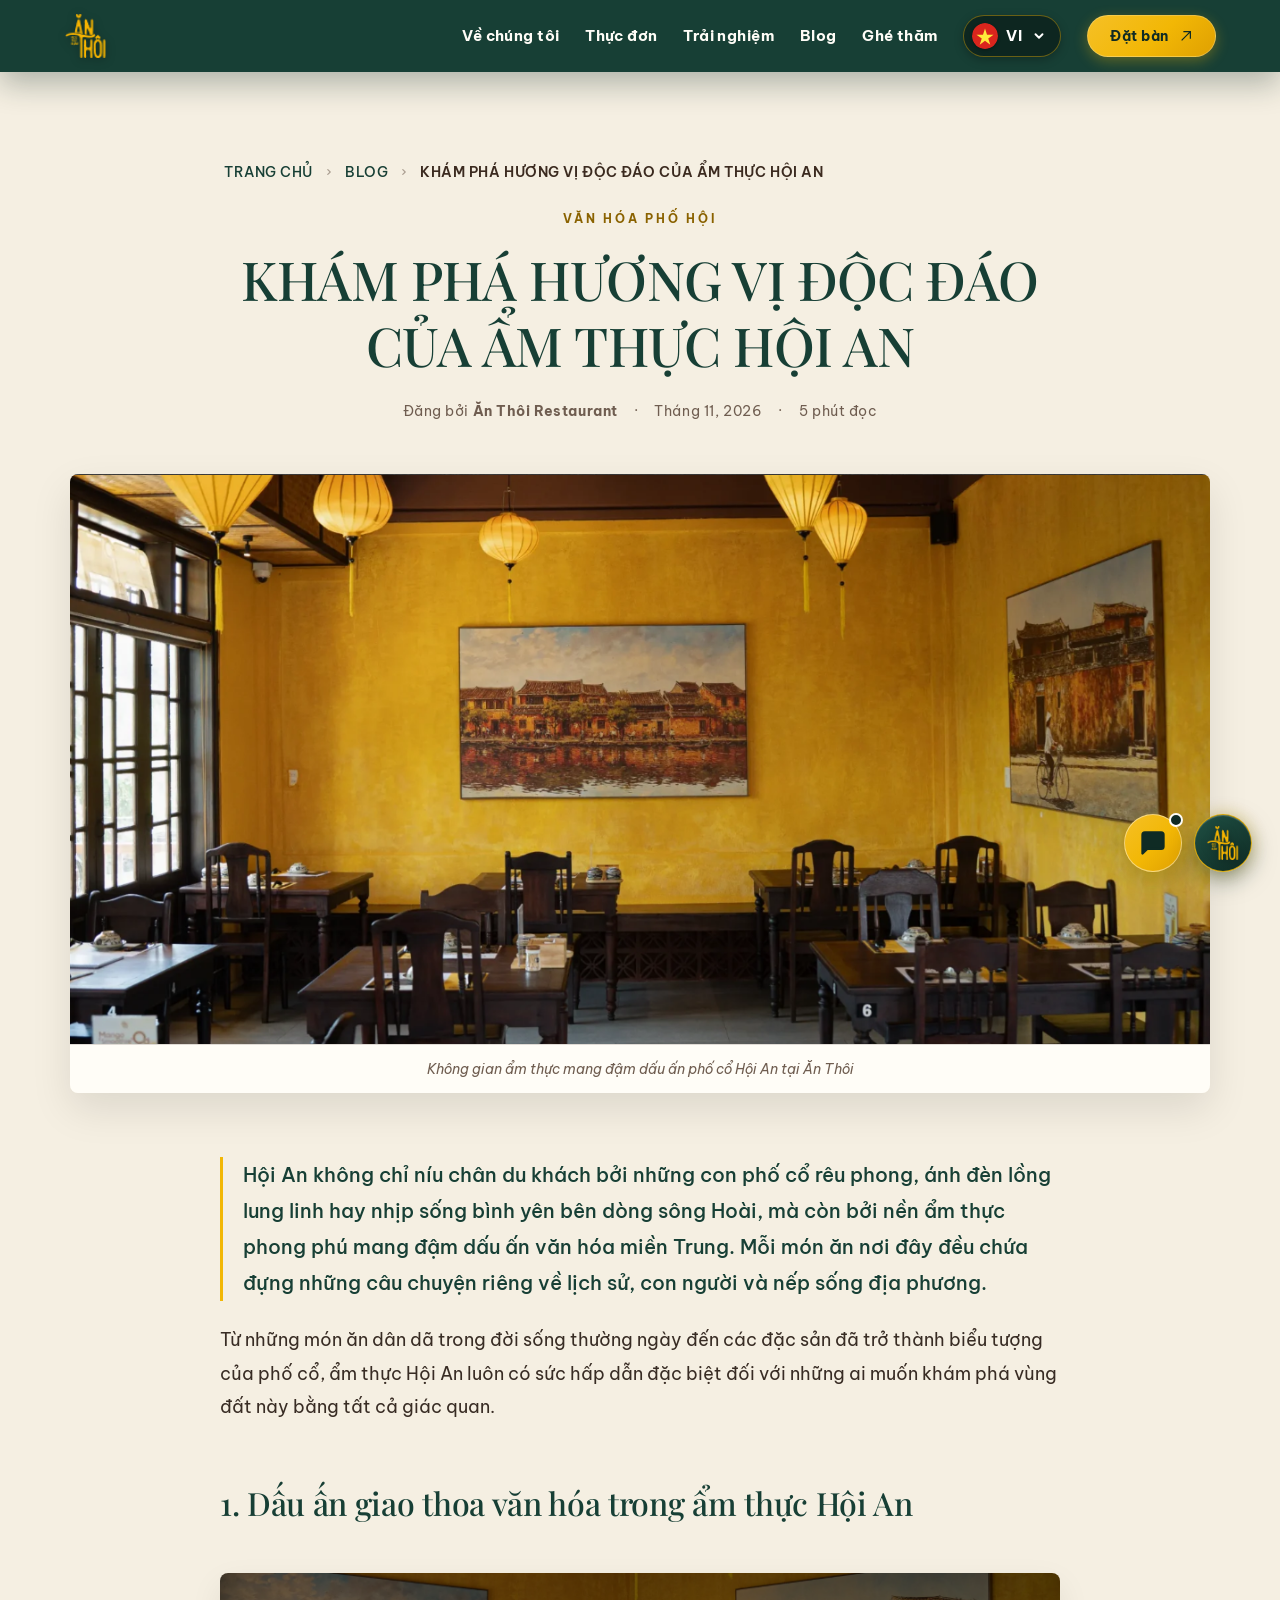
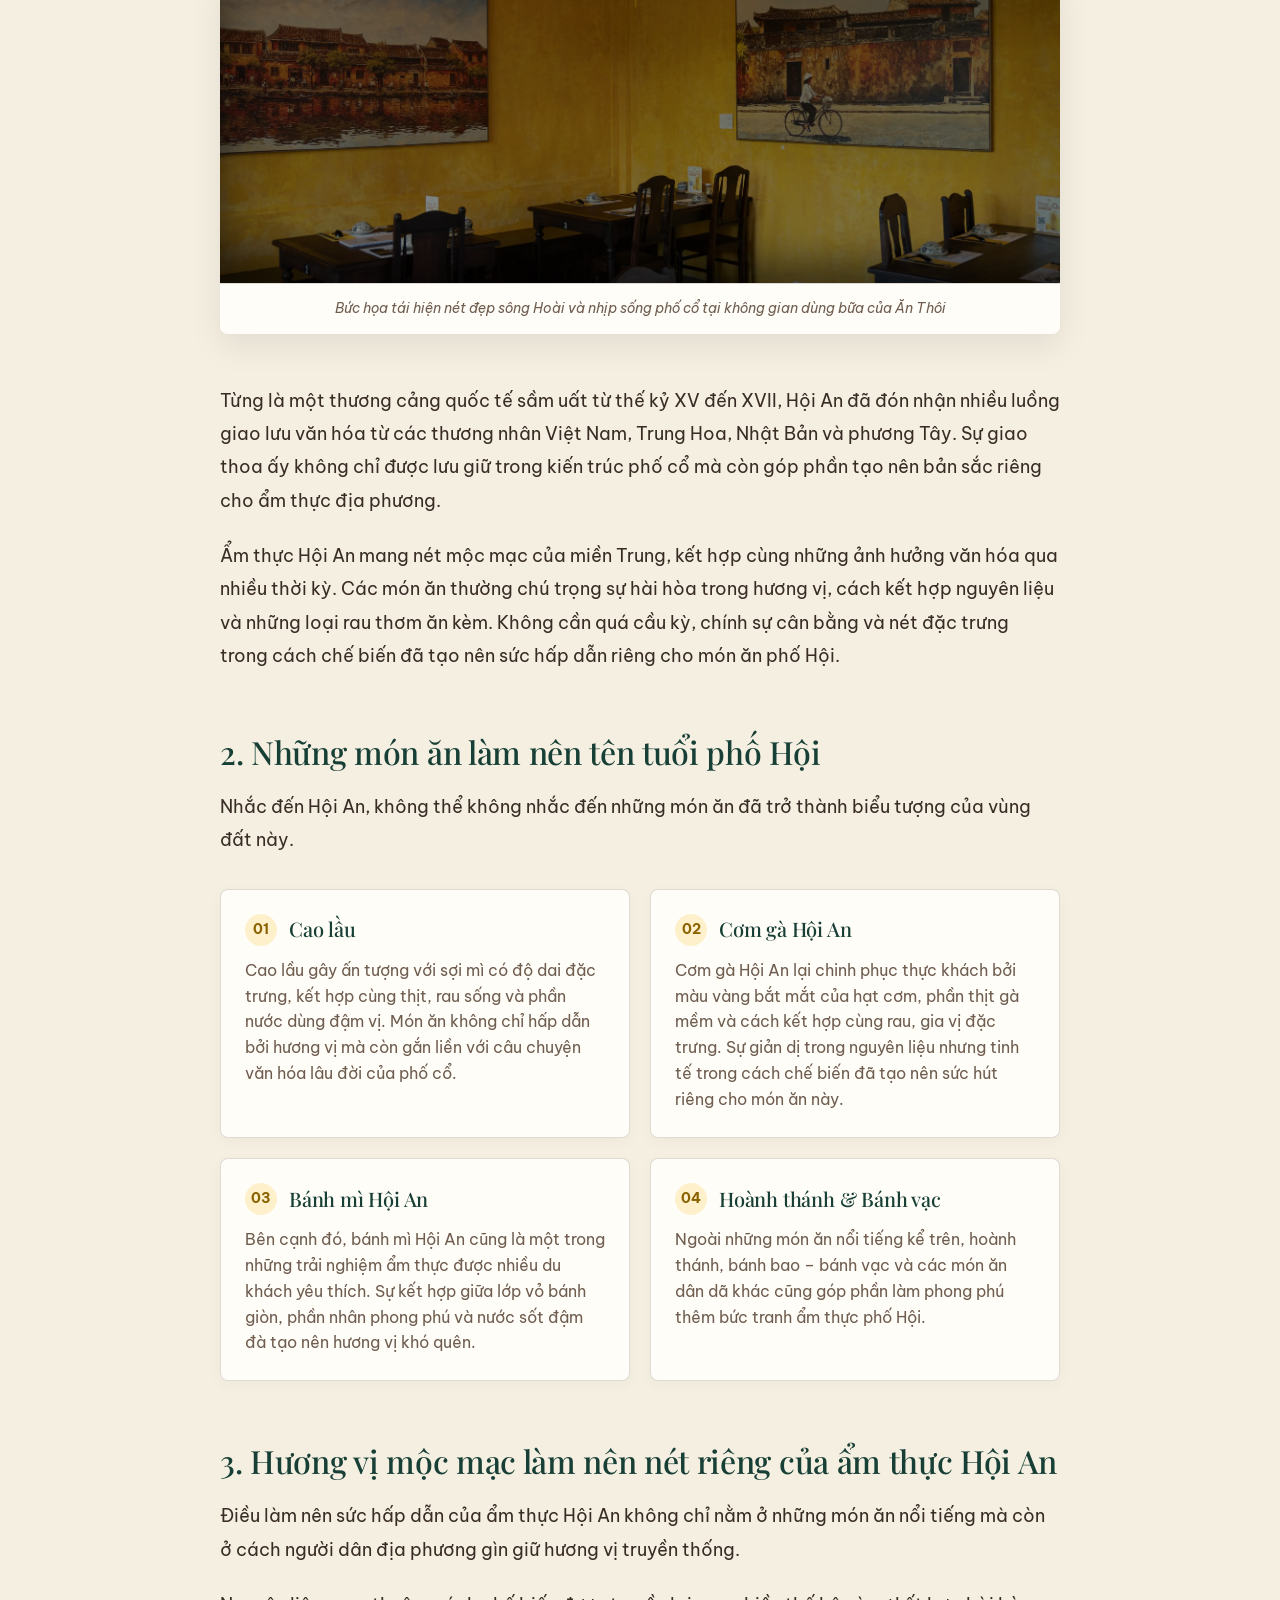
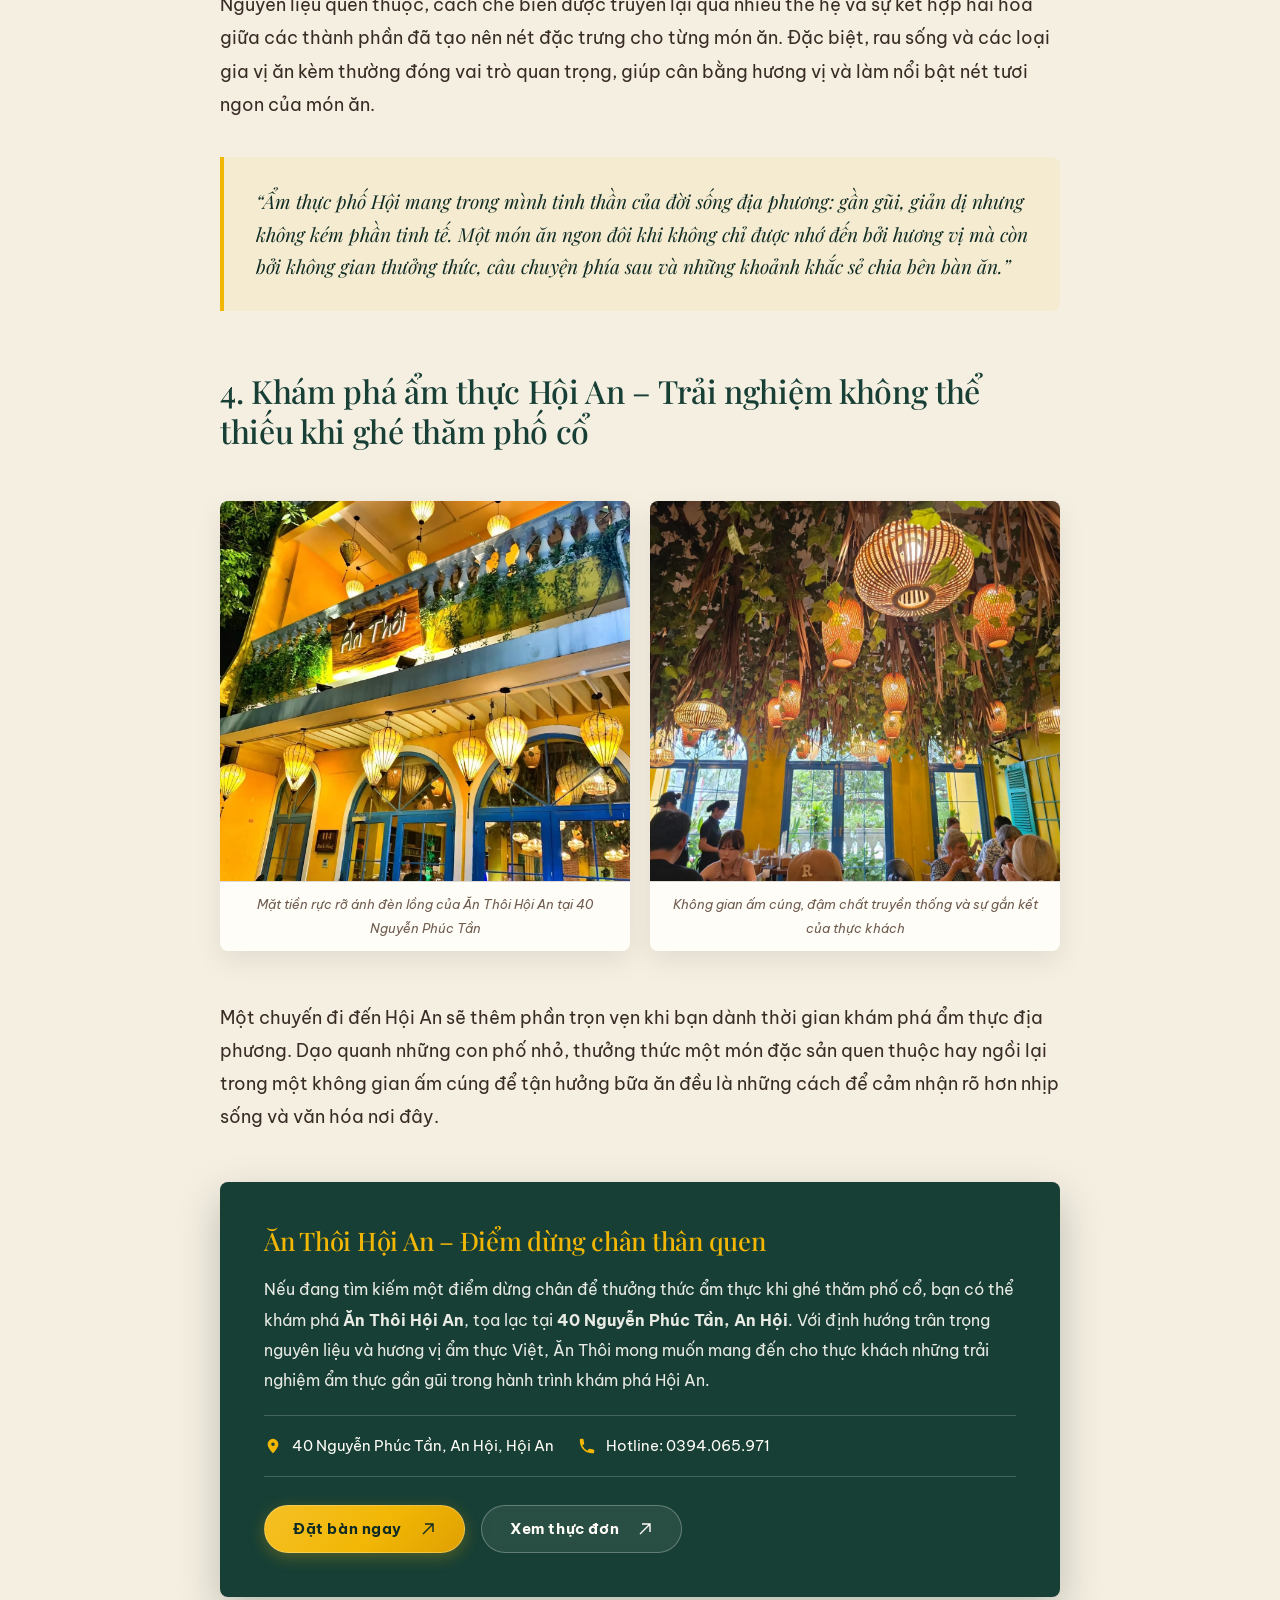
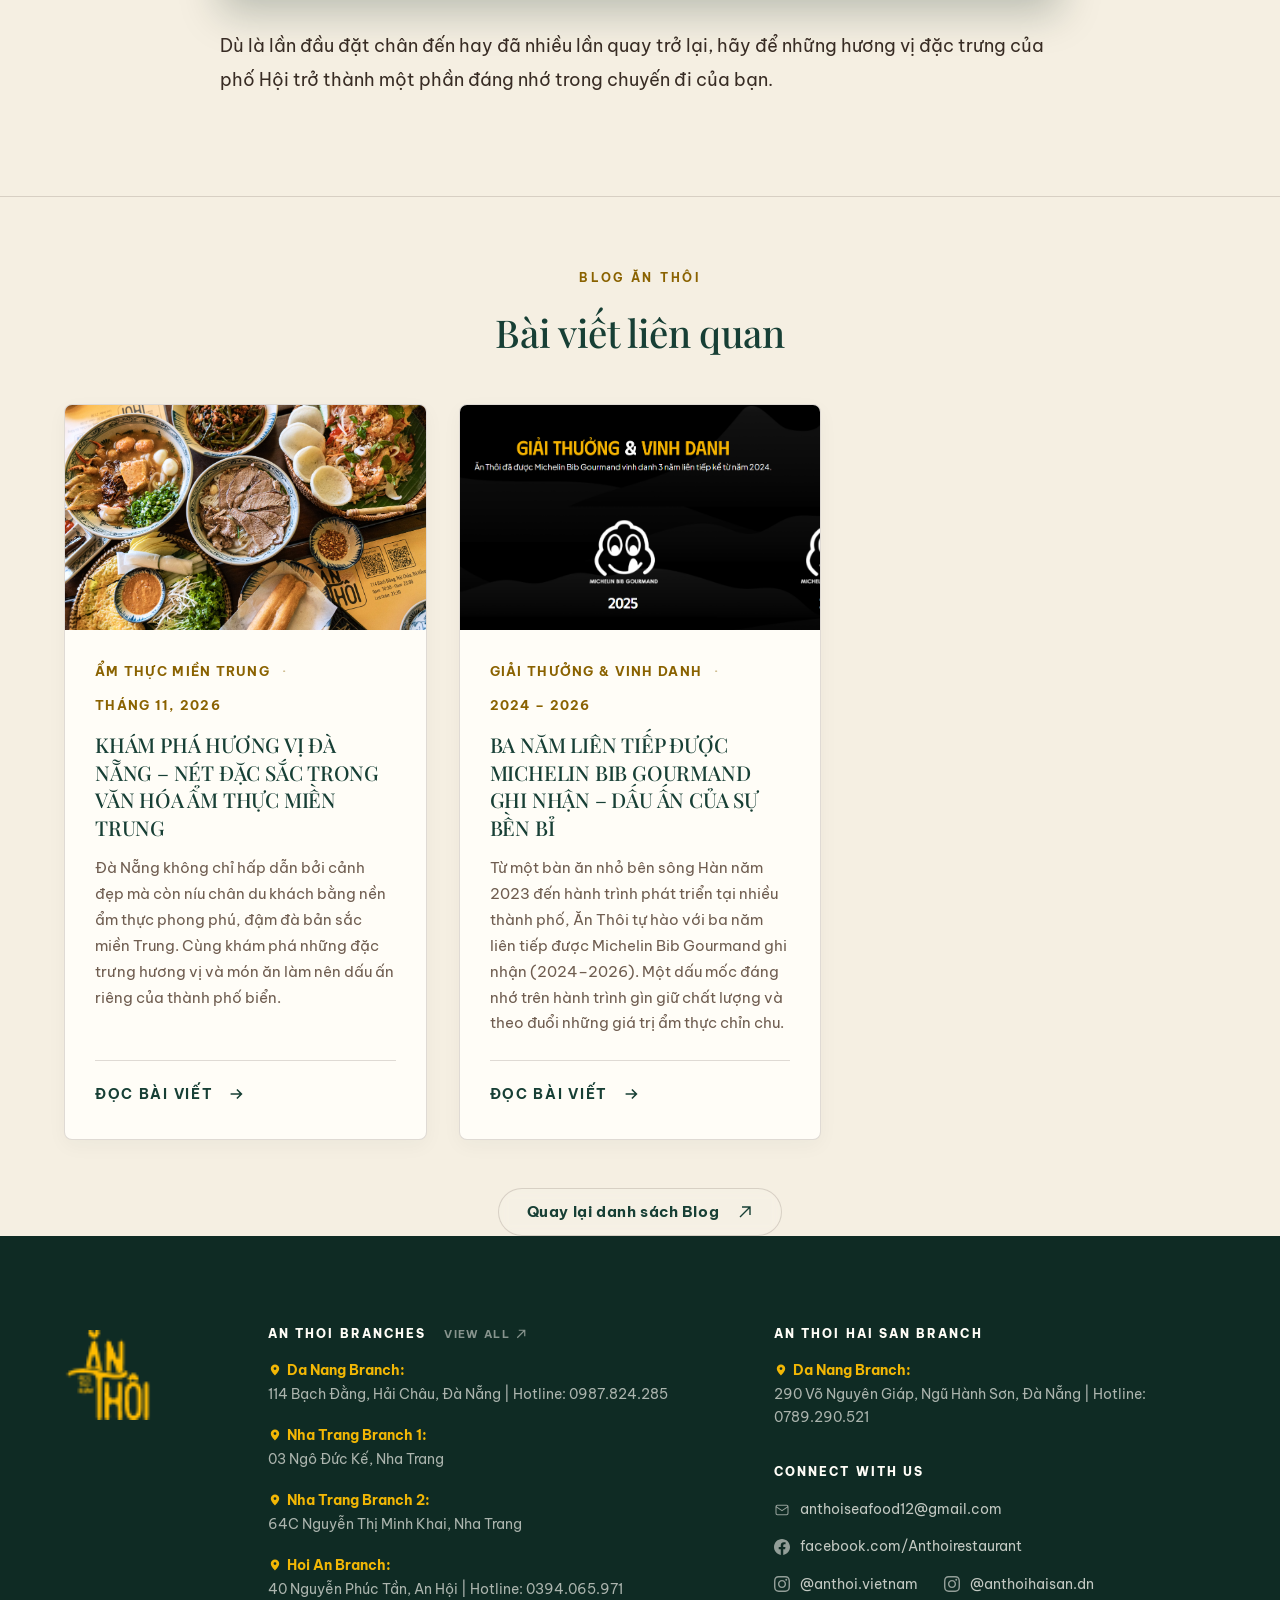
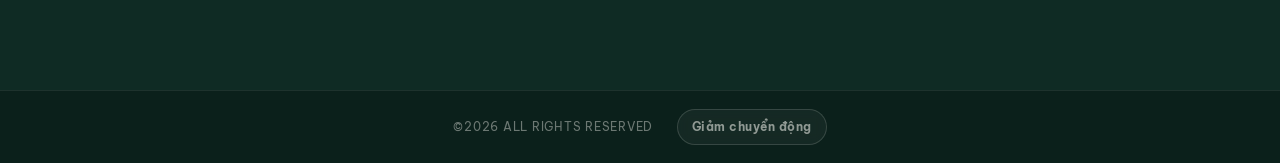
==== commit 00093b4b: "1" ====
--- a/bai-viet.html
+++ b/bai-viet.html
@@ -243,61 +243,271 @@
     </div>
   </article>
 
-  <!-- ==================== BÀI VIẾT 1: ĐÀ NẴNG (TRẠNG THÁI CHỜ BỔ SUNG) ==================== -->
+    <!-- ==================== BÀI VIẾT 1: ĐÀ NẴNG (CHI TIẾT ĐẦY ĐỦ) ==================== -->
   <article id="content-danang" class="wrap reveal" hidden>
     <figure class="article-cover">
-      <img src="image/blog/blog-danang-cover.png" alt="Mâm tiệc đậm đà bản sắc miền Trung tại Ăn Thôi Đà Nẵng">
+      <img src="image/blog/blog-danang-cover.png" alt="Khám phá hương vị ẩm thực Đà Nẵng tại Ăn Thôi" fetchpriority="high">
       <figcaption>Khám phá hương vị Đà Nẵng – Nét đặc sắc trong văn hóa ẩm thực miền Trung tại Ăn Thôi</figcaption>
     </figure>
 
     <div class="article-body">
+      <!-- Intro & Lead -->
       <p class="article-lead">
-        Đà Nẵng không chỉ hấp dẫn bởi cảnh đẹp mà còn níu chân du khách bằng nền ẩm thực phong phú, đậm đà bản sắc miền Trung. Cùng khám phá những đặc trưng hương vị và món ăn làm nên dấu ấn riêng của thành phố biển.
-      </p>
-
-      <div class="article-updating">
-        <div class="article-updating__icon">
-          <svg viewBox="0 0 24 24" fill="none" stroke="currentColor" stroke-width="1.8" stroke-linecap="round" stroke-linejoin="round" aria-hidden="true">
-            <path d="M12 20h9"></path>
-            <path d="M16.5 3.5a2.121 2.121 0 0 1 3 3L7 19l-4 1 1-4L16.5 3.5z"></path>
-          </svg>
-        </div>
-        <h3 data-i18n="blog_updating_title">Nội dung đang được cập nhật</h3>
-        <p data-i18n="blog_updating_desc">Bài viết chi tiết về ẩm thực Đà Nẵng đang được đội ngũ biên tập Ăn Thôi hoàn thiện và sẽ sớm ra mắt quý thực khách. Trong lúc chờ đợi, mời bạn đón đọc bài viết về Ẩm thực Hội An hoặc khám phá Thực đơn phong phú của chúng tôi.</p>
-        <div class="article-updating__actions">
-          <a class="btn" href="bai-viet.html?id=hoian"><span>Đọc bài viết: Ẩm thực Hội An</span><svg viewBox="0 0 16 16" fill="none" stroke="currentColor" stroke-width="1.4" aria-hidden="true"><path d="M3 13 13 3M5 3h8v8"/></svg></a>
-          <a class="btn btn--green" href="thuc-don.html"><span>Khám phá thực đơn</span><svg viewBox="0 0 16 16" fill="none" stroke="currentColor" stroke-width="1.4" aria-hidden="true"><path d="M3 13 13 3M5 3h8v8"/></svg></a>
-          <a class="btn btn--ghost" href="blog.html" style="color:var(--green);border-color:var(--line)"><span data-i18n="blog_back_to_blog">Về trang Blog</span></a>
+        Đà Nẵng không chỉ nổi tiếng với những bãi biển tuyệt đẹp mà còn thu hút du khách bởi nền ẩm thực phong phú, đậm đà bản sắc miền Trung. Từ những món ăn dân dã đến các đặc sản địa phương, mỗi hương vị đều góp phần tạo nên sức hấp dẫn riêng cho thành phố biển này.
+      </p>
+      <p>
+        Ẩm thực Đà Nẵng là sự kết hợp hài hòa giữa nguyên liệu địa phương, cách chế biến đặc trưng và khẩu vị đậm đà của người miền Trung. Hãy cùng khám phá những nét đặc sắc làm nên sức hấp dẫn của ẩm thực nơi đây!
+      </p>
+
+      <!-- Section 1 -->
+      <h2>1. Lịch sử và nét văn hóa ẩm thực Đà Nẵng</h2>
+      <figure class="article-figure">
+        <img src="image/hanhtrinh/anh1.webp" alt="Bàn ăn đầu tiên của Ăn Thôi bên dòng sông Hàn Đà Nẵng" loading="lazy">
+        <figcaption>Khởi nguồn từ một bàn ăn nhỏ bên sông Hàn, Ăn Thôi gìn giữ và lan tỏa phong vị ẩm thực Đà Nẵng</figcaption>
+      </figure>
+      <p>
+        Nằm ở miền Trung Việt Nam, Đà Nẵng từ lâu đã là vùng đất có vị trí quan trọng trong giao thương và giao lưu văn hóa. Cùng với điều kiện tự nhiên ven biển và sự kết nối giữa các vùng miền, những yếu tố này đã góp phần hình thành nền ẩm thực đa dạng của thành phố.
+      </p>
+      <p>
+        Ẩm thực Đà Nẵng mang đậm dấu ấn miền Trung, thể hiện qua khẩu vị và cách chế biến riêng. Qua thời gian, nhiều món ăn truyền thống vẫn được gìn giữ, trở thành một phần quen thuộc trong đời sống người dân và là nét văn hóa hấp dẫn du khách.
+      </p>
+
+      <!-- Section 2 -->
+      <h2>2. Đặc trưng nổi bật của ẩm thực Đà Nẵng</h2>
+      <p>
+        Sức hấp dẫn của ẩm thực Đà Nẵng đến từ sự đậm đà trong hương vị, sự phong phú của nguyên liệu và nét gần gũi trong cách thưởng thức.
+      </p>
+
+      <div class="food-grid">
+        <div class="food-item">
+          <div class="food-item__head">
+            <span class="food-item__icon">01</span>
+            <h3>Hương vị đậm đà, đặc trưng miền Trung</h3>
+          </div>
+          <p>Món ăn thường có khẩu vị rõ nét, hài hòa giữa vị mặn, ngọt, cay và chua. Các loại gia vị, đặc biệt là nước chấm, góp phần tạo nên dấu ấn riêng cho từng món.</p>
+        </div>
+
+        <div class="food-item">
+          <div class="food-item__head">
+            <span class="food-item__icon">02</span>
+            <h3>Nguyên liệu phong phú từ địa phương</h3>
+          </div>
+          <p>Nhờ lợi thế ven biển, Đà Nẵng có nguồn hải sản đa dạng như cá, tôm, mực. Bên cạnh đó, rau xanh và các nguyên liệu từ vùng lân cận cũng góp phần làm phong phú thêm bữa ăn.</p>
+        </div>
+
+        <div class="food-item">
+          <div class="food-item__head">
+            <span class="food-item__icon">03</span>
+            <h3>Sự kết hợp hài hòa giữa các thành phần</h3>
+          </div>
+          <p>Nhiều món ăn có sự kết hợp giữa món chính, rau sống và nước chấm. Mỗi thành phần bổ trợ cho nhau, tạo nên tổng thể hương vị cân bằng và hấp dẫn.</p>
+        </div>
+
+        <div class="food-item">
+          <div class="food-item__head">
+            <span class="food-item__icon">04</span>
+            <h3>Sự gần gũi trong văn hóa thưởng thức</h3>
+          </div>
+          <p>Ẩm thực không chỉ đáp ứng nhu cầu ăn uống mà còn gắn liền với những khoảnh khắc quây quần bên gia đình và bạn bè. Chính sự giản dị, gần gũi ấy đã tạo nên nét duyên riêng trong văn hóa ẩm thực Đà Nẵng.</p>
+        </div>
+      </div>
+
+      <!-- Section 3 -->
+      <h2>3. Các món ăn nổi tiếng của ẩm thực Đà Nẵng</h2>
+      <p>
+        Nhắc đến Đà Nẵng, không thể bỏ qua những món ăn đã trở thành dấu ấn quen thuộc đối với cả người dân địa phương lẫn du khách. Mỗi món đều mang một cách kết hợp nguyên liệu và hương vị riêng.
+      </p>
+
+      <div class="food-grid">
+        <div class="food-item">
+          <div class="food-item__head">
+            <span class="food-item__icon">✦</span>
+            <h3>Mì Quảng</h3>
+          </div>
+          <p>Mì Quảng là một trong những món ăn tiêu biểu của miền Trung, đặc biệt phổ biến tại Đà Nẵng và Quảng Nam. Món ăn thường được chế biến với sợi mì bản lớn, nước dùng đậm đà, các loại nhân đa dạng và rau sống ăn kèm. Điểm đặc trưng của mì Quảng nằm ở lượng nước dùng vừa phải, kết hợp cùng bánh tráng mè và đậu phộng rang, tạo nên hương vị hài hòa và hấp dẫn.</p>
+        </div>
+
+        <div class="food-item">
+          <div class="food-item__head">
+            <span class="food-item__icon">✦</span>
+            <h3>Bánh tráng cuốn thịt heo</h3>
+          </div>
+          <p>Đây là món ăn quen thuộc được nhiều thực khách yêu thích khi đến Đà Nẵng. Thịt heo được thái thành lát mỏng, ăn cùng bánh tráng, bánh phở và nhiều loại rau sống. Khi cuốn lại và chấm với mắm nêm đậm vị, các thành phần hòa quyện tạo nên trải nghiệm thưởng thức đặc trưng của ẩm thực miền Trung.</p>
+        </div>
+
+        <div class="food-item">
+          <div class="food-item__head">
+            <span class="food-item__icon">✦</span>
+            <h3>Bún chả cá</h3>
+          </div>
+          <p>Bún chả cá là món ăn phổ biến trong đời sống ẩm thực của người Đà Nẵng. Một tô bún thường có nước dùng được nấu từ cá và rau củ, kết hợp với chả cá cùng các loại rau ăn kèm. Vị ngọt thanh của nước dùng hòa cùng hương thơm của chả cá tạo nên món ăn phù hợp cho nhiều thời điểm trong ngày.</p>
+        </div>
+
+        <div class="food-item">
+          <div class="food-item__head">
+            <span class="food-item__icon">✦</span>
+            <h3>Bánh xèo và nem lụi</h3>
+          </div>
+          <p>Bánh xèo với lớp vỏ vàng giòn, phần nhân được chế biến từ các nguyên liệu quen thuộc, thường được ăn kèm rau sống và bánh tráng. Trong khi đó, nem lụi mang hương vị thơm đặc trưng từ thịt nướng trên que. Khi thưởng thức cùng rau, bánh tráng và nước chấm, hai món ăn tạo nên sự kết hợp hấp dẫn, rất được yêu thích trong những buổi gặp gỡ bạn bè và gia đình.</p>
+        </div>
+
+        <div class="food-item" style="grid-column: 1 / -1;">
+          <div class="food-item__head">
+            <span class="food-item__icon">✦</span>
+            <h3>Gỏi cá Nam Ô</h3>
+          </div>
+          <p>Gỏi cá Nam Ô là món ăn gắn liền với làng biển Nam Ô, Đà Nẵng. Món ăn nổi bật với nguyên liệu cá tươi được sơ chế và kết hợp cùng các loại rau, gia vị đặc trưng. Hương vị riêng của món gỏi đến từ sự hòa quyện giữa vị cá, vị chua, cay và các loại gia vị ăn kèm, tạo nên một trải nghiệm ẩm thực đáng nhớ.</p>
+        </div>
+      </div>
+
+      <div class="article-gallery">
+        <figure>
+          <img src="image/bestseller/banhxeo.png" alt="Bánh xèo giòn tan tại Ăn Thôi" loading="lazy">
+          <figcaption>Bánh xèo giòn rụm kết hợp cùng rau rừng và nước chấm tròn vị</figcaption>
+        </figure>
+        <figure>
+          <img src="image/bestseller/nemlui.png" alt="Nem lụi nướng thơm nức tại Ăn Thôi" loading="lazy">
+          <figcaption>Nem lụi nướng than hoa thơm lừng – thức quà miền Trung quen thuộc</figcaption>
+        </figure>
+      </div>
+
+      <blockquote class="article-quote">
+        “Đừng chỉ khám phá Đà Nẵng qua những điểm đến nổi tiếng, hãy cảm nhận thành phố qua từng hương vị và những bữa ăn đáng nhớ!”
+      </blockquote>
+
+      <!-- Section 4 -->
+      <h2>4. Trải nghiệm ẩm thực Đà Nẵng – Hành trình không thể bỏ lỡ</h2>
+      <p>
+        Khám phá Đà Nẵng sẽ chưa thật sự trọn vẹn nếu bạn chưa dành thời gian thưởng thức những món ăn đặc trưng của vùng đất này. Từ những món ăn dân dã đến các món hải sản phong phú, mỗi lựa chọn đều mang đến một góc nhìn khác nhau về văn hóa và đời sống địa phương.
+      </p>
+      <p>
+        Nếu có dịp ghé thăm thành phố biển, bạn có thể tìm hiểu thêm về thực đơn và trải nghiệm ẩm thực tại <strong>Ăn Thôi</strong> – thương hiệu bắt đầu từ Đà Nẵng vào năm 2023 với mong muốn đưa những hương vị thân quen của thành phố đến gần hơn với thực khách. Với hệ thống nhà hàng tại Đà Nẵng, Nha Trang và Hội An, Ăn Thôi là một gợi ý để bạn khám phá thêm những trải nghiệm ẩm thực mang cảm hứng từ vùng đất này.
+      </p>
+
+      <!-- Branch Invitation Card Đà Nẵng -->
+      <div class="article-branch-card">
+        <h3>Ăn Thôi Đà Nẵng – Nơi lưu giữ phong vị miền Trung</h3>
+        <p>
+          Thưởng thức trọn vẹn nét ẩm thực đặc trưng sông Hàn và hải sản tươi rói trong không gian ấm cúng, sang trọng tại các chi nhánh Ăn Thôi Đà Nẵng:
+        </p>
+        <div class="article-branch-card__info">
+          <div class="article-branch-card__item">
+            <svg viewBox="0 0 20 20" fill="currentColor" aria-hidden="true"><path fill-rule="evenodd" d="M10 2a6 6 0 00-6 6c0 4.418 6 10 6 10s6-5.582 6-10a6 6 0 00-6-6Zm0 8a2 2 0 110-4 2 2 0 010 4Z" clip-rule="evenodd"/></svg>
+            <span><strong>Cơ sở 1:</strong> 114 Bạch Đằng, Hải Châu, Đà Nẵng (Hotline: 0987.824.285)</span>
+          </div>
+          <div class="article-branch-card__item">
+            <svg viewBox="0 0 20 20" fill="currentColor" aria-hidden="true"><path fill-rule="evenodd" d="M10 2a6 6 0 00-6 6c0 4.418 6 10 6 10s6-5.582 6-10a6 6 0 00-6-6Zm0 8a2 2 0 110-4 2 2 0 010 4Z" clip-rule="evenodd"/></svg>
+            <span><strong>Cơ sở Hải Sản:</strong> 290 Võ Nguyên Giáp, Ngũ Hành Sơn, Đà Nẵng (Hotline: 0789.290.521)</span>
+          </div>
+        </div>
+        <div class="article-branch-card__actions">
+          <a class="btn" href="dat-ban.html"><span>Đặt bàn ngay</span><svg viewBox="0 0 16 16" fill="none" stroke="currentColor" stroke-width="1.4" aria-hidden="true"><path d="M3 13 13 3M5 3h8v8"/></svg></a>
+          <a class="btn btn--ghost" href="thuc-don.html"><span>Xem thực đơn</span><svg viewBox="0 0 16 16" fill="none" stroke="currentColor" stroke-width="1.4" aria-hidden="true"><path d="M3 13 13 3M5 3h8v8"/></svg></a>
         </div>
       </div>
     </div>
   </article>
 
-  <!-- ==================== BÀI VIẾT 3: MICHELIN (TRẠNG THÁI CHỜ BỔ SUNG) ==================== -->
+  <!-- ==================== BÀI VIẾT 3: MICHELIN (CHI TIẾT ĐẦY ĐỦ) ==================== -->
   <article id="content-michelin" class="wrap reveal" hidden>
     <figure class="article-cover">
-      <img src="image/blog/blog-michelin-cover.png" alt="Ba năm liên tiếp được Michelin Bib Gourmand vinh danh">
-      <figcaption>Ăn Thôi tự hào ba năm liên tiếp được Michelin Bib Gourmand ghi nhận (2024 - 2026)</figcaption>
+      <img src="image/blog/blog-michelin-cover.png" alt="Ba năm liên tiếp được Michelin Bib Gourmand vinh danh" fetchpriority="high">
+      <figcaption>Ăn Thôi tự hào ba năm liên tiếp được Michelin Bib Gourmand ghi nhận (2024 – 2026)</figcaption>
     </figure>
 
     <div class="article-body">
+      <!-- Intro & Lead -->
       <p class="article-lead">
-        Từ một bàn ăn nhỏ bên sông Hàn năm 2023 đến hành trình phát triển tại nhiều thành phố, Ăn Thôi tự hào với ba năm liên tiếp được Michelin Bib Gourmand ghi nhận (2024–2026). Một dấu mốc đáng nhớ trên hành trình gìn giữ chất lượng và theo đuổi những giá trị ẩm thực chỉn chu.
-      </p>
-
-      <div class="article-updating">
-        <div class="article-updating__icon">
-          <svg viewBox="0 0 24 24" fill="none" stroke="currentColor" stroke-width="1.8" stroke-linecap="round" stroke-linejoin="round" aria-hidden="true">
-            <circle cx="12" cy="8" r="7"></circle>
-            <polyline points="8.21 13.89 7 23 12 20 17 23 15.79 13.88"></polyline>
-          </svg>
-        </div>
-        <h3 data-i18n="blog_updating_title">Nội dung đang được cập nhật</h3>
-        <p data-i18n="blog_updating_desc">Bài viết chi tiết về hành trình 3 năm bền bỉ cùng Michelin Bib Gourmand đang được đội ngũ Ăn Thôi hoàn thiện. Mời quý thực khách đón đọc bài viết về Ẩm thực Hội An hoặc khám phá không gian và câu chuyện Ăn Thôi.</p>
-        <div class="article-updating__actions">
-          <a class="btn" href="bai-viet.html?id=hoian"><span>Đọc bài viết: Ẩm thực Hội An</span><svg viewBox="0 0 16 16" fill="none" stroke="currentColor" stroke-width="1.4" aria-hidden="true"><path d="M3 13 13 3M5 3h8v8"/></svg></a>
-          <a class="btn btn--green" href="ve-chung-toi.html"><span>Về Ăn Thôi</span><svg viewBox="0 0 16 16" fill="none" stroke="currentColor" stroke-width="1.4" aria-hidden="true"><path d="M3 13 13 3M5 3h8v8"/></svg></a>
-          <a class="btn btn--ghost" href="blog.html" style="color:var(--green);border-color:var(--line)"><span data-i18n="blog_back_to_blog">Về trang Blog</span></a>
+        Có những dấu mốc không chỉ ghi nhận thành quả, mà còn nhắc nhớ về hành trình nỗ lực phía sau. Với Ăn Thôi, ba năm liên tiếp được Michelin Bib Gourmand ghi nhận là một dấu ấn đáng nhớ trên hành trình theo đuổi những giá trị ẩm thực chỉn chu và nhất quán.
+      </p>
+
+      <!-- Section 1 -->
+      <h2>1. Một dấu mốc đáng nhớ trên hành trình phát triển</h2>
+      <figure class="article-figure">
+        <img src="image/hanhtrinh/anh2.webp" alt="Ăn Thôi được vinh danh Michelin Guide" loading="lazy">
+        <figcaption>Dấu ấn Michelin Guide – Sự ghi nhận quý giá dành cho nỗ lực của tập thể Ăn Thôi</figcaption>
+      </figure>
+      <p>
+        Bắt đầu từ năm 2023 với một bàn ăn nhỏ bên sông Hàn, Ăn Thôi được hình thành từ mong muốn mang những hương vị thân quen của Đà Nẵng đến gần hơn với thực khách. Từ những ngày đầu tiên ấy, thương hiệu từng bước phát triển và mở rộng đến nhiều địa điểm tại Đà Nẵng, Nha Trang và Hội An.
+      </p>
+      <p>
+        Trên hành trình đó, việc liên tiếp được Michelin Bib Gourmand ghi nhận trong ba năm 2024, 2025 và 2026 đã trở thành một dấu mốc đặc biệt đối với Ăn Thôi. Đây không chỉ là niềm vui của thương hiệu, mà còn là sự ghi nhận dành cho những nỗ lực duy trì chất lượng và tinh thần ẩm thực mà Ăn Thôi luôn theo đuổi.
+      </p>
+
+      <!-- Section 2 -->
+      <h2>2. Đằng sau sự ghi nhận là sự chỉn chu trong từng món ăn</h2>
+      <p>
+        Một trải nghiệm ẩm thực đáng nhớ không chỉ đến từ hương vị, mà còn được tạo nên bởi nhiều yếu tố kết hợp với nhau. Tại Ăn Thôi, sự quan tâm dành cho nguyên liệu, kỹ thuật chế biến và tính nhất quán trong chất lượng luôn là những giá trị được chú trọng.
+      </p>
+      <div class="article-gallery">
+        <figure>
+          <img src="image/trietlythuonghieu/amthuc.jpg" alt="Sự tỉ mỉ và nguyên liệu tươi ngon trong từng món ăn" loading="lazy">
+          <figcaption>Tuyển chọn nguyên liệu tươi sạch bản địa và chăm chút từng công đoạn chế biến</figcaption>
+        </figure>
+        <figure>
+          <img src="image/trietlythuonghieu/connguoi.jpg" alt="Đội ngũ đầu bếp tâm huyết tại Ăn Thôi" loading="lazy">
+          <figcaption>Đội ngũ bếp tận tâm gìn giữ trọn vẹn hương vị truyền thống</figcaption>
+        </figure>
+      </div>
+      <p>
+        Mỗi món ăn là kết quả của quá trình lựa chọn, điều chỉnh và hoàn thiện công thức qua thời gian. Từ khâu chuẩn bị nguyên liệu đến khi món ăn được phục vụ, sự chỉn chu trong từng công đoạn góp phần tạo nên trải nghiệm mà thương hiệu mong muốn mang đến cho thực khách.
+      </p>
+      <p>
+        Đó cũng là tinh thần được Ăn Thôi duy trì trong quá trình phát triển: không ngừng hoàn thiện nhưng vẫn giữ gìn những giá trị đã tạo nên bản sắc của mình.
+      </p>
+
+      <!-- Section 3 -->
+      <h2>3. Ba năm liên tiếp – Ba dấu mốc của một hành trình bền bỉ</h2>
+      <p>
+        Năm 2024 đánh dấu lần đầu tiên Ăn Thôi được Michelin Bib Gourmand ghi nhận. Tiếp nối dấu mốc ấy, thương hiệu tiếp tục có mặt trong danh sách năm 2025 và 2026.
+      </p>
+      <p>
+        Ba năm liên tiếp là một hành trình có ý nghĩa, bởi sự ghi nhận không chỉ gắn với một thời điểm mà còn đồng hành cùng quá trình phát triển của thương hiệu qua từng năm.
+      </p>
+      <p>
+        Với Ăn Thôi, mỗi dấu mốc đều là động lực để tiếp tục giữ vững những tiêu chuẩn đã lựa chọn, đồng thời nhìn lại và hoàn thiện hơn trong cách mang đến trải nghiệm ẩm thực cho thực khách.
+      </p>
+
+      <!-- Section 4 -->
+      <h2>4. Sự ghi nhận là động lực để tiếp tục phát triển</h2>
+      <p>
+        Từ Đà Nẵng đến Nha Trang và Hội An, Ăn Thôi ngày càng có thêm cơ hội gặp gỡ những thực khách mới. Dù ở bất kỳ địa điểm nào, thương hiệu vẫn hướng đến tinh thần chung: trân trọng nguyên liệu, chú trọng kỹ thuật chế biến và duy trì sự nhất quán trong từng món ăn.
+      </p>
+      <p>
+        Danh hiệu Michelin Bib Gourmand là một dấu ấn đáng tự hào, nhưng hành trình của Ăn Thôi không dừng lại ở những sự ghi nhận. Điều thương hiệu hướng đến vẫn là mang đến những bữa ăn chỉn chu, gần gũi và để lại ấn tượng tốt đẹp trong lòng thực khách.
+      </p>
+      
+      <blockquote class="article-quote">
+        “Ba năm liên tiếp được ghi nhận – một dấu mốc đáng nhớ, nhưng cũng là lời nhắc nhở để Ăn Thôi tiếp tục bền bỉ với con đường mình đã chọn.”
+      </blockquote>
+
+      <p style="text-align:center;font-weight:600;color:var(--green);font-size:1.15rem;margin:32px 0 24px">
+        Hẹn gặp bạn tại Ăn Thôi, để cùng cảm nhận câu chuyện ẩm thực ấy qua từng bữa ăn!
+      </p>
+
+      <!-- Branch Invitation Card -->
+      <div class="article-branch-card">
+        <h3>Ăn Thôi – Điểm hẹn ẩm thực Michelin Bib Gourmand</h3>
+        <p>
+          Ghé thăm hệ thống Ăn Thôi tại Đà Nẵng, Nha Trang và Hội An để cùng chúng tôi trải nghiệm những bữa ăn trọn vị, ấm cúng và đầy cảm xúc:
+        </p>
+        <div class="article-branch-card__info">
+          <div class="article-branch-card__item">
+            <svg viewBox="0 0 20 20" fill="currentColor" aria-hidden="true"><path fill-rule="evenodd" d="M10 2a6 6 0 00-6 6c0 4.418 6 10 6 10s6-5.582 6-10a6 6 0 00-6-6Zm0 8a2 2 0 110-4 2 2 0 010 4Z" clip-rule="evenodd"/></svg>
+            <span><strong>Đà Nẵng:</strong> 114 Bạch Đằng &amp; 290 Võ Nguyên Giáp</span>
+          </div>
+          <div class="article-branch-card__item">
+            <svg viewBox="0 0 20 20" fill="currentColor" aria-hidden="true"><path fill-rule="evenodd" d="M10 2a6 6 0 00-6 6c0 4.418 6 10 6 10s6-5.582 6-10a6 6 0 00-6-6Zm0 8a2 2 0 110-4 2 2 0 010 4Z" clip-rule="evenodd"/></svg>
+            <span><strong>Nha Trang:</strong> 03 Ngô Đức Kế &amp; 64C Nguyễn Thị Minh Khai</span>
+          </div>
+          <div class="article-branch-card__item">
+            <svg viewBox="0 0 20 20" fill="currentColor" aria-hidden="true"><path fill-rule="evenodd" d="M10 2a6 6 0 00-6 6c0 4.418 6 10 6 10s6-5.582 6-10a6 6 0 00-6-6Zm0 8a2 2 0 110-4 2 2 0 010 4Z" clip-rule="evenodd"/></svg>
+            <span><strong>Hội An:</strong> 40 Nguyễn Phúc Tần, An Hội</span>
+          </div>
+        </div>
+        <div class="article-branch-card__actions">
+          <a class="btn" href="dat-ban.html"><span>Đặt bàn thưởng thức</span><svg viewBox="0 0 16 16" fill="none" stroke="currentColor" stroke-width="1.4" aria-hidden="true"><path d="M3 13 13 3M5 3h8v8"/></svg></a>
+          <a class="btn btn--ghost" href="ve-chung-toi.html"><span>Câu chuyện Ăn Thôi</span><svg viewBox="0 0 16 16" fill="none" stroke="currentColor" stroke-width="1.4" aria-hidden="true"><path d="M3 13 13 3M5 3h8v8"/></svg></a>
         </div>
       </div>
     </div>
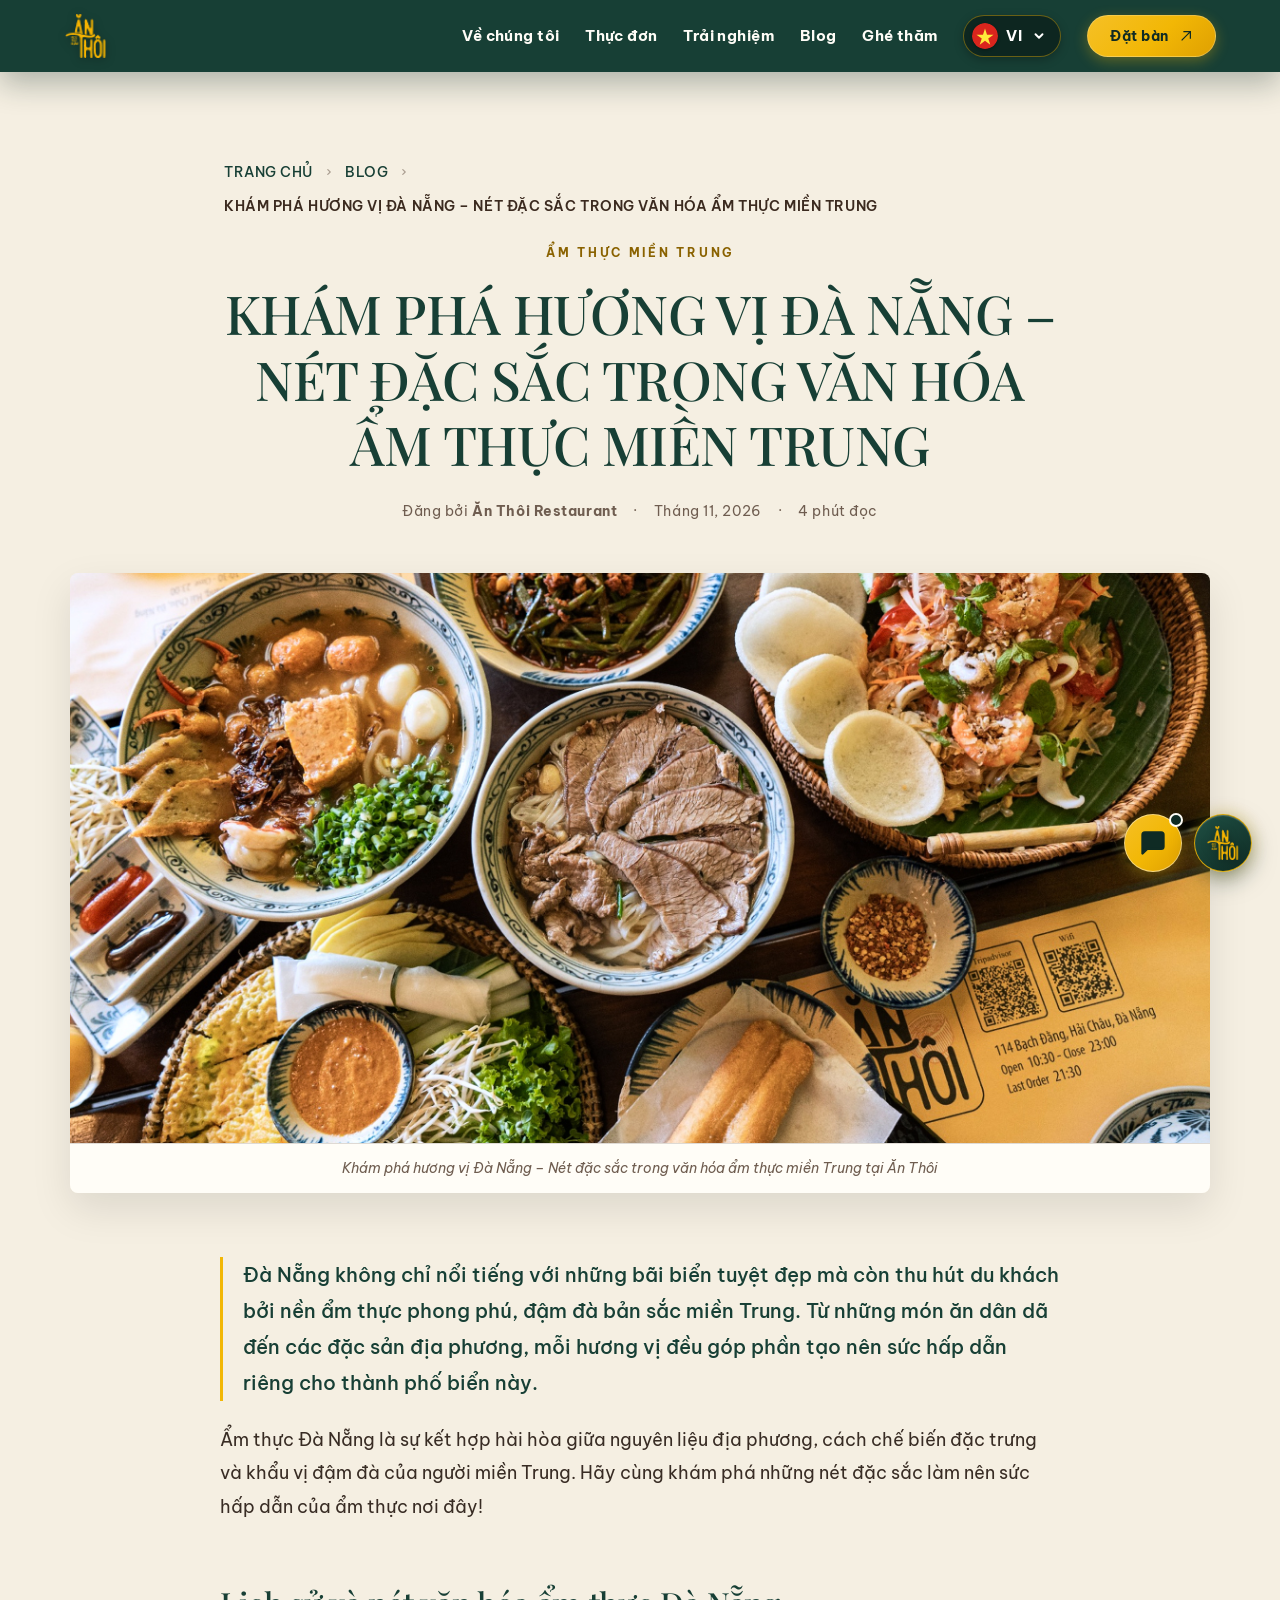
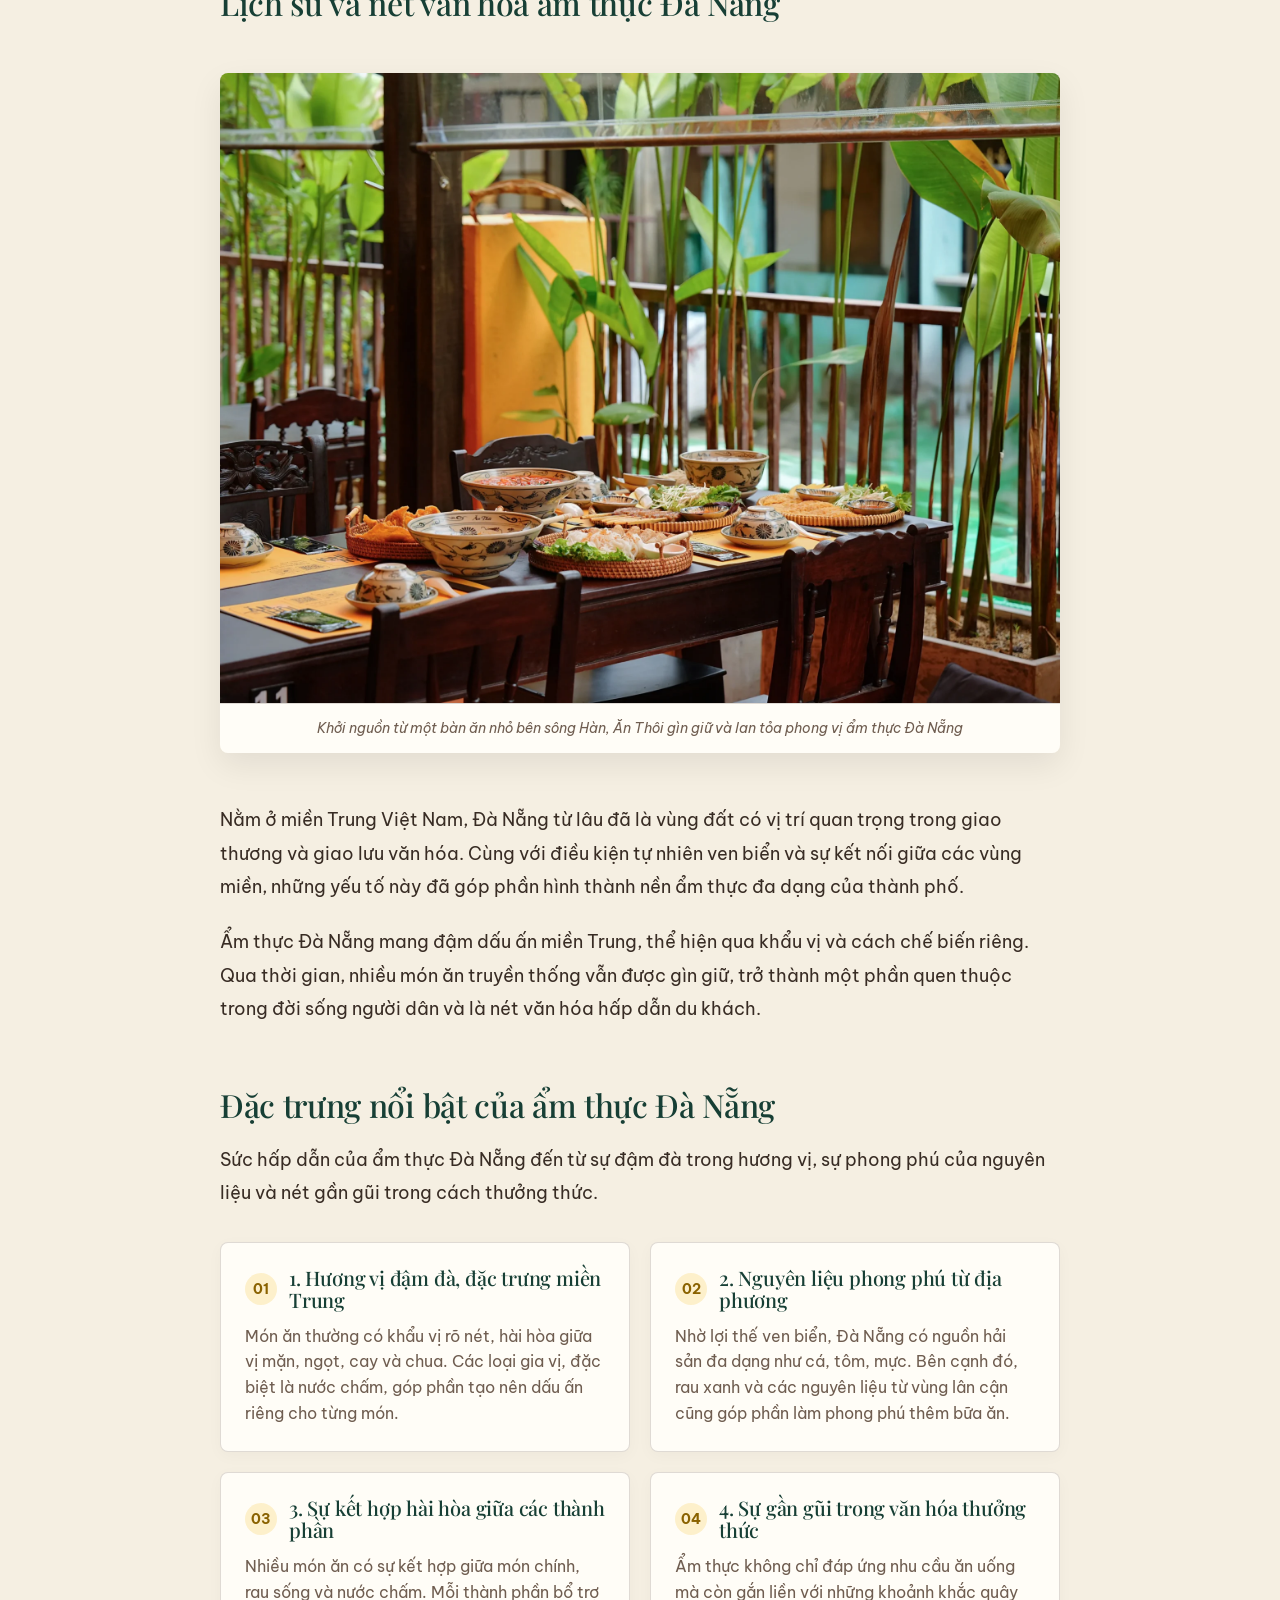
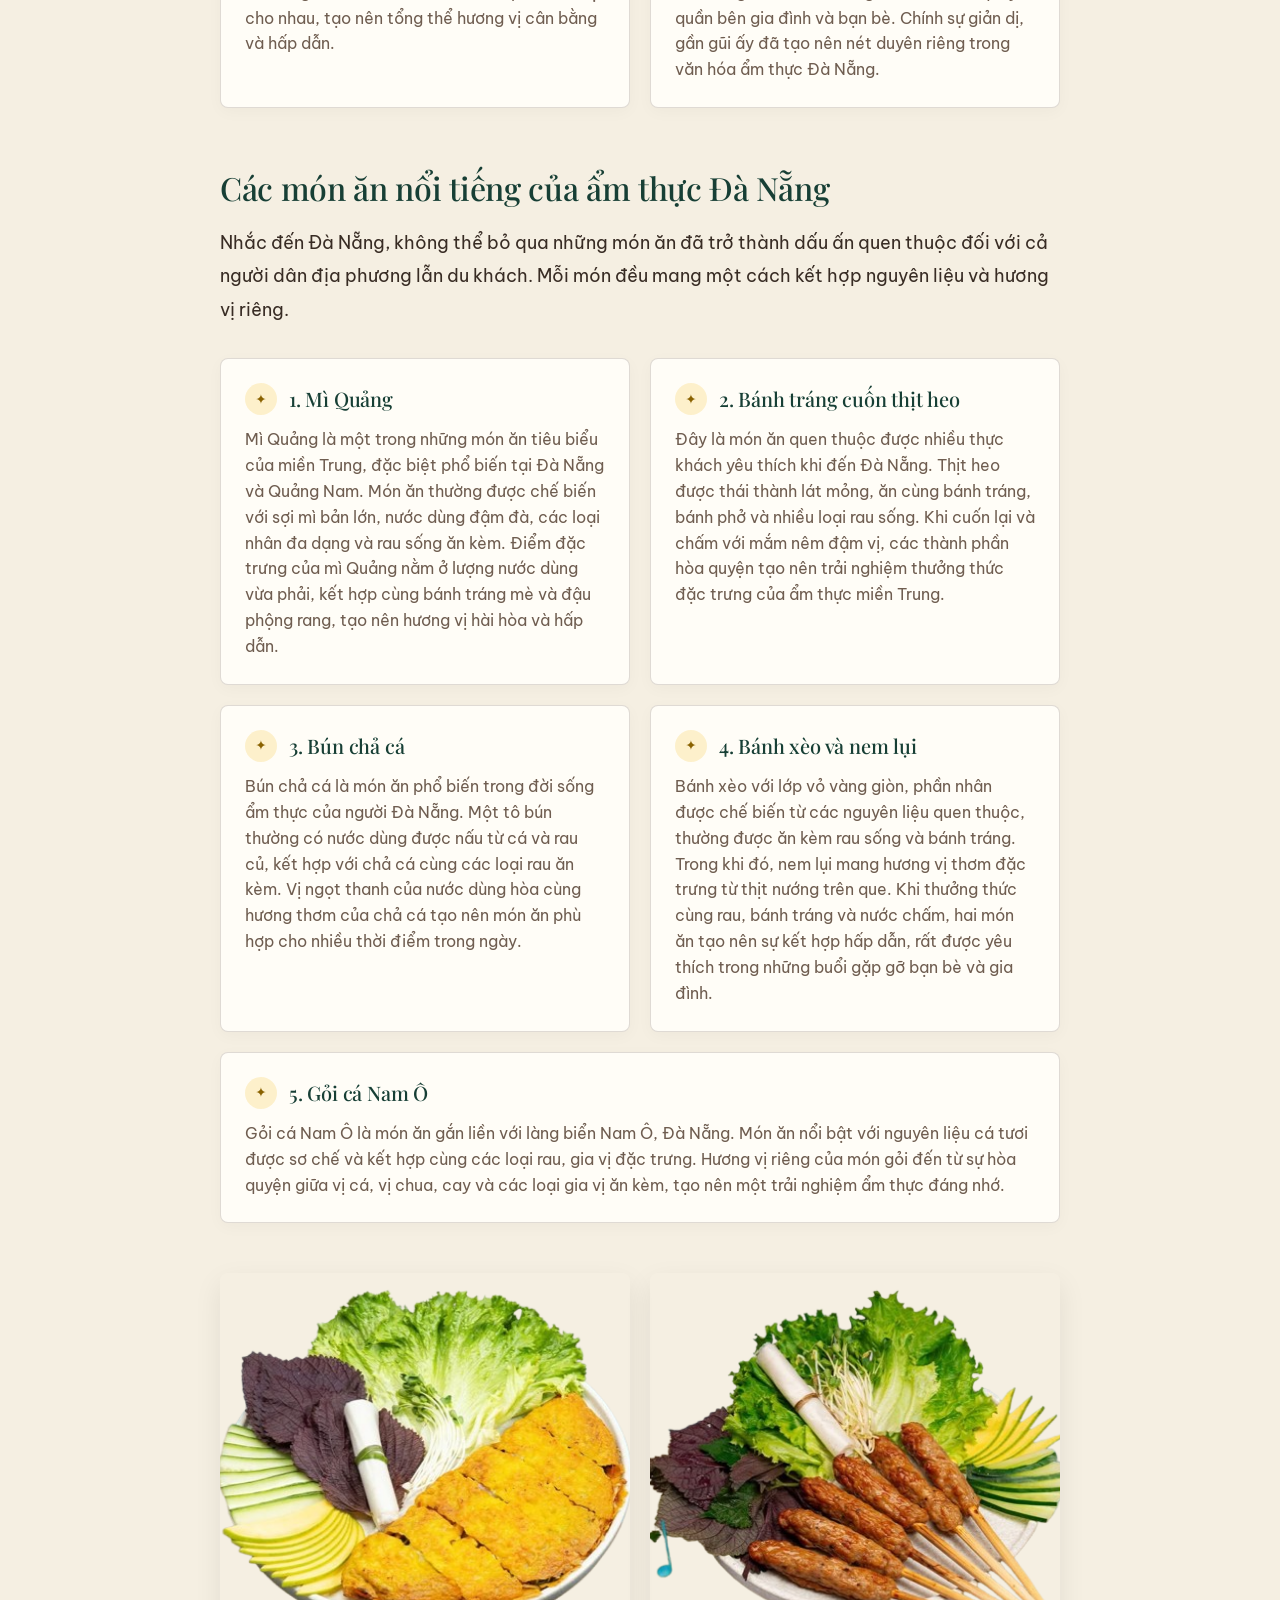
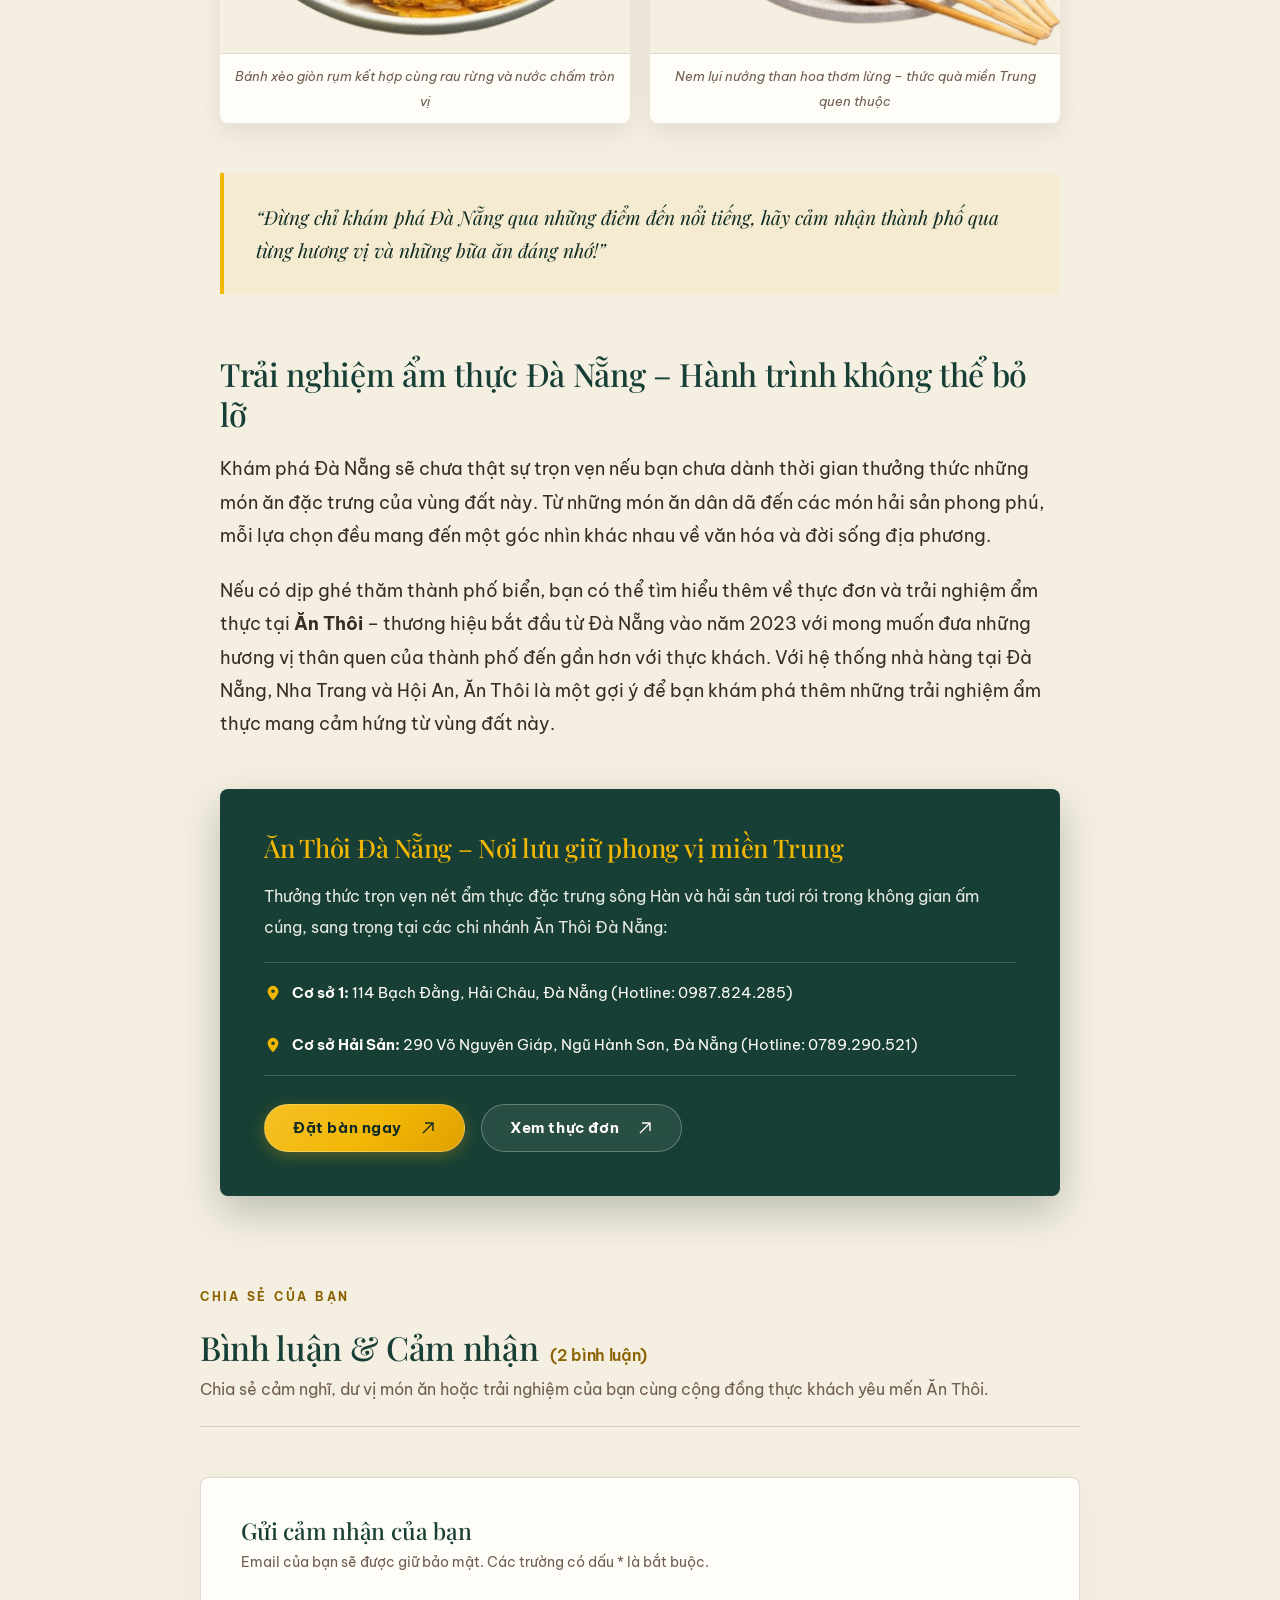
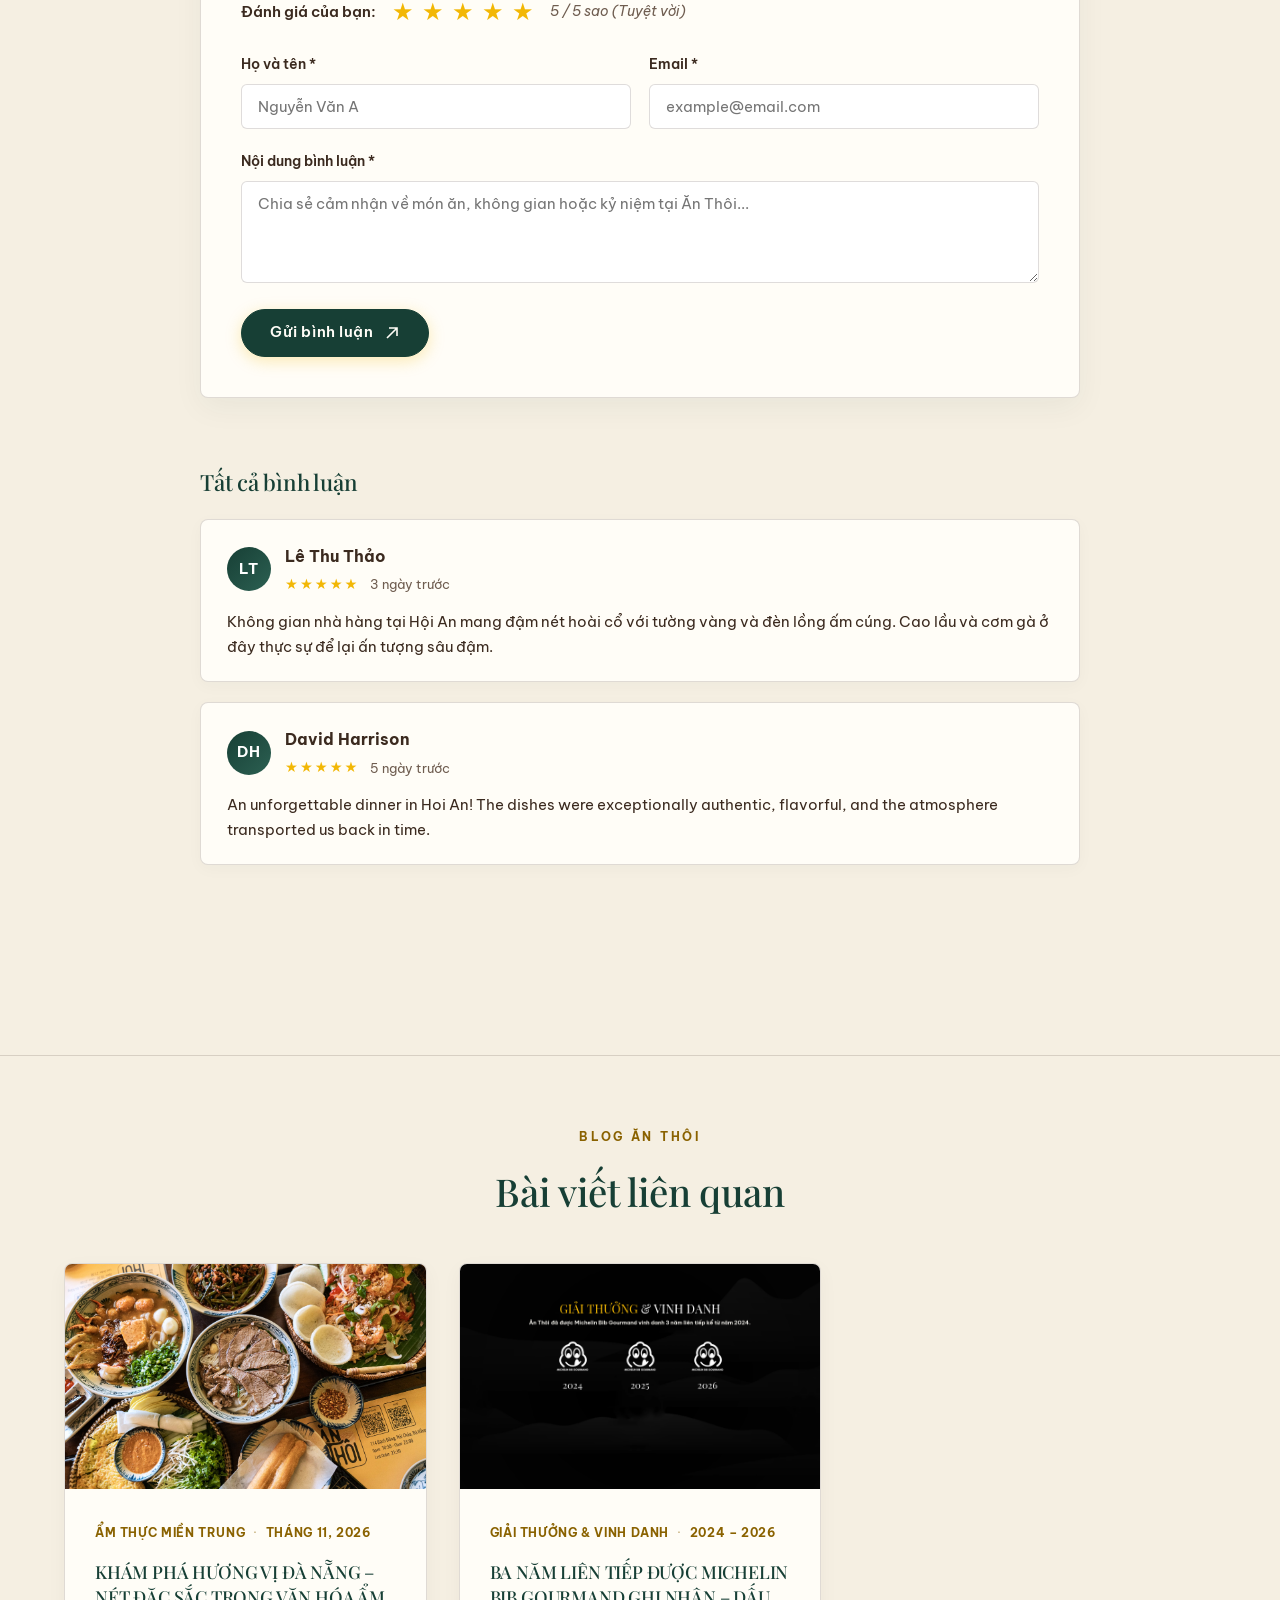
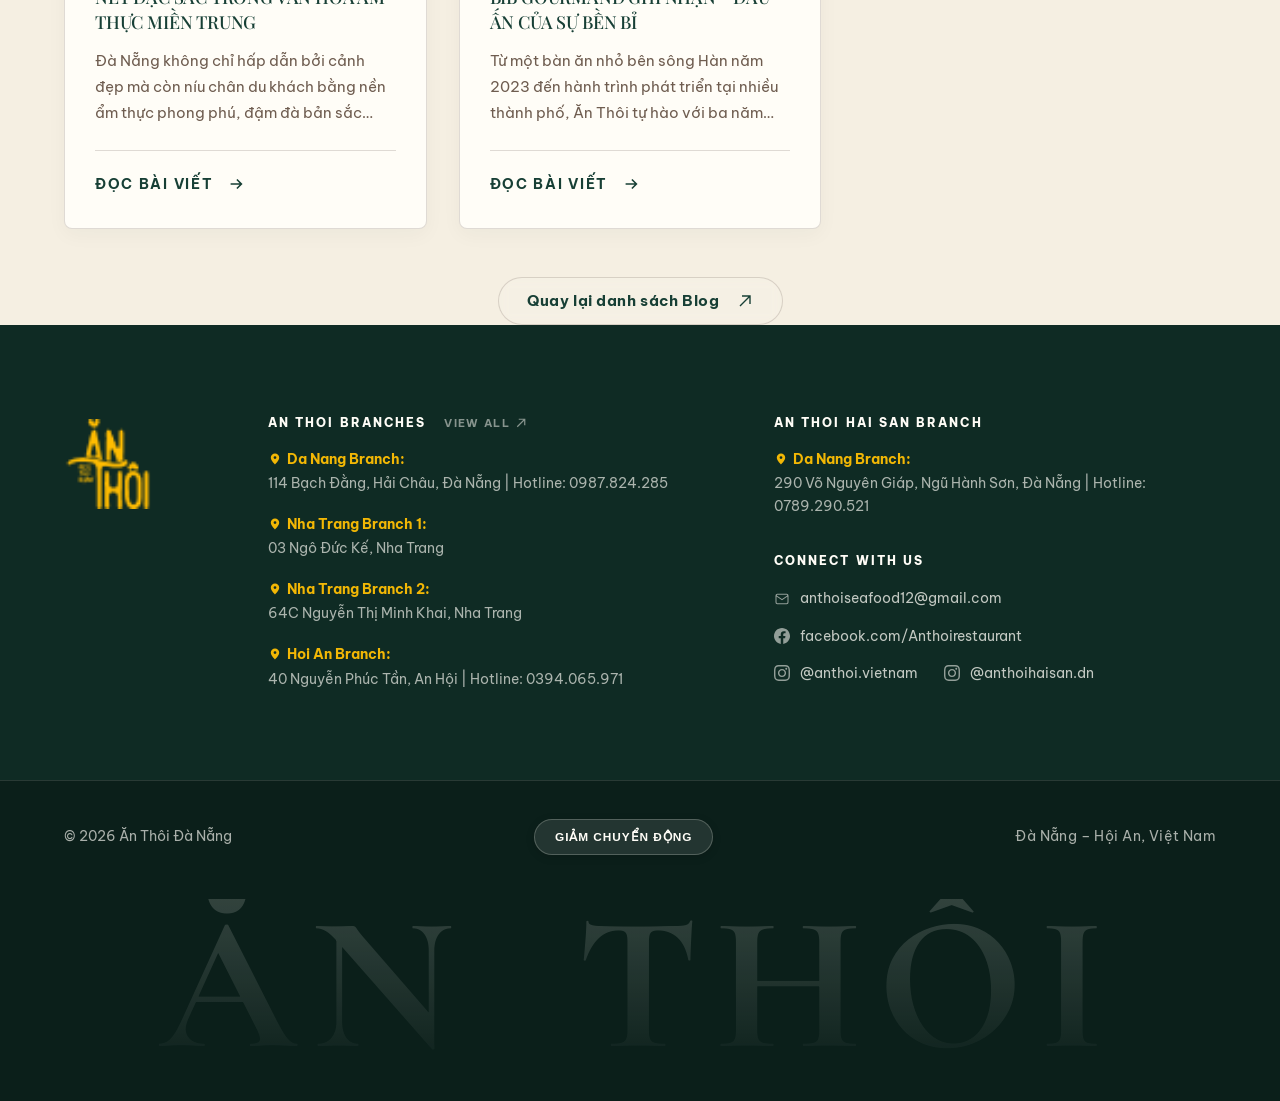
==== commit 29380414: "1" ====
--- a/bai-viet.html
+++ b/bai-viet.html
@@ -8,9 +8,58 @@
 <link rel="icon" type="image/png" href="image/logo.png">
 <link rel="apple-touch-icon" href="image/logo.png">
 <link rel="preconnect" href="https://fonts.googleapis.com"><link rel="preconnect" href="https://fonts.gstatic.com" crossorigin>
-<link href="https://fonts.googleapis.com/css2?family=Be+Vietnam+Pro:ital,wght@0,300;0,400;0,500;0,600;0,700;0,800;1,400;1,600&family=Playfair+Display:ital,wght@0,400;0,500;0,600;0,700;0,800;0,900;1,400;1,500;1,600;1,700&display=swap" rel="stylesheet">
+<link href="https://fonts.googleapis.com/css2?family=Be+Vietnam+Pro:ital,wght@0,300;0,400;0,500;0,600;0,700;0,800;1,400;1,600&family=Cormorant+Garamond:ital,wght@0,500;0,600;0,700;1,500;1,600&family=Playfair+Display:ital,wght@0,400;0,500;0,600;0,700;0,800;0,900;1,400;1,500;1,600;1,700&display=swap" rel="stylesheet">
 <link rel="stylesheet" href="css/style.css">
 <link rel="stylesheet" href="css/chatbot.css">
+<script>
+(function() {
+  try {
+    var p = new URLSearchParams(location.search);
+    var id = (p.get('id') || 'danang').toLowerCase();
+    var meta = {
+      danang: {
+        title: 'KHÁM PHÁ HƯƠNG VỊ ĐÀ NẴNG – NÉT ĐẶC SẮC TRONG VĂN HÓA ẨM THỰC MIỀN TRUNG',
+        cat: 'Ẩm thực miền Trung',
+        date: 'Tháng 11, 2026',
+        time: '4 phút đọc'
+      },
+      hoian: {
+        title: 'KHÁM PHÁ HƯƠNG VỊ ĐỘC ĐÁO CỦA ẨM THỰC HỘI AN',
+        cat: 'Văn hóa phố Hội',
+        date: 'Tháng 11, 2026',
+        time: '5 phút đọc'
+      },
+      michelin: {
+        title: 'BA NĂM LIÊN TIẾP ĐƯỢC MICHELIN BIB GOURMAND GHI NHẬN – DẤU ẤN CỦA SỰ BỀN BỈ',
+        cat: 'Giải thưởng & Vinh danh',
+        date: '2024 – 2026',
+        time: '3 phút đọc'
+      }
+    };
+    if (!meta[id]) id = 'danang';
+    var cur = meta[id];
+    document.title = cur.title + ' - Ăn Thôi';
+    
+    // Instant CSS injection before rendering
+    var s = document.createElement('style');
+    s.id = 'instant-post-css';
+    s.textContent = 
+      '#content-danang { display: ' + (id === 'danang' ? 'block' : 'none') + ' !important; }' +
+      '#content-hoian { display: ' + (id === 'hoian' ? 'block' : 'none') + ' !important; }' +
+      '#content-michelin { display: ' + (id === 'michelin' ? 'block' : 'none') + ' !important; }' +
+      '#article-view, #article-view .article-header, #article-view article.wrap, #article-view .article-cover, #article-view .article-body, #article-view .reveal { opacity: 1 !important; transform: none !important; transition: none !important; }';
+    document.head.appendChild(s);
+
+    document.addEventListener('DOMContentLoaded', function() {
+      var bt = document.getElementById('article-breadcrumb-title'); if (bt) bt.textContent = cur.title;
+      var cb = document.getElementById('article-category'); if (cb) cb.textContent = cur.cat;
+      var ht = document.getElementById('article-title'); if (ht) ht.textContent = cur.title;
+      var dt = document.getElementById('article-date'); if (dt) dt.textContent = cur.date;
+      var rt = document.getElementById('article-readtime'); if (rt) rt.textContent = cur.time;
+    });
+  } catch(e) {}
+})();
+</script>
 </head>
 <body>
 
@@ -260,7 +309,7 @@
       </p>
 
       <!-- Section 1 -->
-      <h2>1. Lịch sử và nét văn hóa ẩm thực Đà Nẵng</h2>
+      <h2>Lịch sử và nét văn hóa ẩm thực Đà Nẵng</h2>
       <figure class="article-figure">
         <img src="image/hanhtrinh/anh1.webp" alt="Bàn ăn đầu tiên của Ăn Thôi bên dòng sông Hàn Đà Nẵng" loading="lazy">
         <figcaption>Khởi nguồn từ một bàn ăn nhỏ bên sông Hàn, Ăn Thôi gìn giữ và lan tỏa phong vị ẩm thực Đà Nẵng</figcaption>
@@ -273,7 +322,7 @@
       </p>
 
       <!-- Section 2 -->
-      <h2>2. Đặc trưng nổi bật của ẩm thực Đà Nẵng</h2>
+      <h2>Đặc trưng nổi bật của ẩm thực Đà Nẵng</h2>
       <p>
         Sức hấp dẫn của ẩm thực Đà Nẵng đến từ sự đậm đà trong hương vị, sự phong phú của nguyên liệu và nét gần gũi trong cách thưởng thức.
       </p>
@@ -282,7 +331,7 @@
         <div class="food-item">
           <div class="food-item__head">
             <span class="food-item__icon">01</span>
-            <h3>Hương vị đậm đà, đặc trưng miền Trung</h3>
+            <h3>1. Hương vị đậm đà, đặc trưng miền Trung</h3>
           </div>
           <p>Món ăn thường có khẩu vị rõ nét, hài hòa giữa vị mặn, ngọt, cay và chua. Các loại gia vị, đặc biệt là nước chấm, góp phần tạo nên dấu ấn riêng cho từng món.</p>
         </div>
@@ -290,7 +339,7 @@
         <div class="food-item">
           <div class="food-item__head">
             <span class="food-item__icon">02</span>
-            <h3>Nguyên liệu phong phú từ địa phương</h3>
+            <h3>2. Nguyên liệu phong phú từ địa phương</h3>
           </div>
           <p>Nhờ lợi thế ven biển, Đà Nẵng có nguồn hải sản đa dạng như cá, tôm, mực. Bên cạnh đó, rau xanh và các nguyên liệu từ vùng lân cận cũng góp phần làm phong phú thêm bữa ăn.</p>
         </div>
@@ -298,7 +347,7 @@
         <div class="food-item">
           <div class="food-item__head">
             <span class="food-item__icon">03</span>
-            <h3>Sự kết hợp hài hòa giữa các thành phần</h3>
+            <h3>3. Sự kết hợp hài hòa giữa các thành phần</h3>
           </div>
           <p>Nhiều món ăn có sự kết hợp giữa món chính, rau sống và nước chấm. Mỗi thành phần bổ trợ cho nhau, tạo nên tổng thể hương vị cân bằng và hấp dẫn.</p>
         </div>
@@ -306,14 +355,14 @@
         <div class="food-item">
           <div class="food-item__head">
             <span class="food-item__icon">04</span>
-            <h3>Sự gần gũi trong văn hóa thưởng thức</h3>
+            <h3>4. Sự gần gũi trong văn hóa thưởng thức</h3>
           </div>
           <p>Ẩm thực không chỉ đáp ứng nhu cầu ăn uống mà còn gắn liền với những khoảnh khắc quây quần bên gia đình và bạn bè. Chính sự giản dị, gần gũi ấy đã tạo nên nét duyên riêng trong văn hóa ẩm thực Đà Nẵng.</p>
         </div>
       </div>
 
       <!-- Section 3 -->
-      <h2>3. Các món ăn nổi tiếng của ẩm thực Đà Nẵng</h2>
+      <h2>Các món ăn nổi tiếng của ẩm thực Đà Nẵng</h2>
       <p>
         Nhắc đến Đà Nẵng, không thể bỏ qua những món ăn đã trở thành dấu ấn quen thuộc đối với cả người dân địa phương lẫn du khách. Mỗi món đều mang một cách kết hợp nguyên liệu và hương vị riêng.
       </p>
@@ -322,7 +371,7 @@
         <div class="food-item">
           <div class="food-item__head">
             <span class="food-item__icon">✦</span>
-            <h3>Mì Quảng</h3>
+            <h3>1. Mì Quảng</h3>
           </div>
           <p>Mì Quảng là một trong những món ăn tiêu biểu của miền Trung, đặc biệt phổ biến tại Đà Nẵng và Quảng Nam. Món ăn thường được chế biến với sợi mì bản lớn, nước dùng đậm đà, các loại nhân đa dạng và rau sống ăn kèm. Điểm đặc trưng của mì Quảng nằm ở lượng nước dùng vừa phải, kết hợp cùng bánh tráng mè và đậu phộng rang, tạo nên hương vị hài hòa và hấp dẫn.</p>
         </div>
@@ -330,7 +379,7 @@
         <div class="food-item">
           <div class="food-item__head">
             <span class="food-item__icon">✦</span>
-            <h3>Bánh tráng cuốn thịt heo</h3>
+            <h3>2. Bánh tráng cuốn thịt heo</h3>
           </div>
           <p>Đây là món ăn quen thuộc được nhiều thực khách yêu thích khi đến Đà Nẵng. Thịt heo được thái thành lát mỏng, ăn cùng bánh tráng, bánh phở và nhiều loại rau sống. Khi cuốn lại và chấm với mắm nêm đậm vị, các thành phần hòa quyện tạo nên trải nghiệm thưởng thức đặc trưng của ẩm thực miền Trung.</p>
         </div>
@@ -338,7 +387,7 @@
         <div class="food-item">
           <div class="food-item__head">
             <span class="food-item__icon">✦</span>
-            <h3>Bún chả cá</h3>
+            <h3>3. Bún chả cá</h3>
           </div>
           <p>Bún chả cá là món ăn phổ biến trong đời sống ẩm thực của người Đà Nẵng. Một tô bún thường có nước dùng được nấu từ cá và rau củ, kết hợp với chả cá cùng các loại rau ăn kèm. Vị ngọt thanh của nước dùng hòa cùng hương thơm của chả cá tạo nên món ăn phù hợp cho nhiều thời điểm trong ngày.</p>
         </div>
@@ -346,7 +395,7 @@
         <div class="food-item">
           <div class="food-item__head">
             <span class="food-item__icon">✦</span>
-            <h3>Bánh xèo và nem lụi</h3>
+            <h3>4. Bánh xèo và nem lụi</h3>
           </div>
           <p>Bánh xèo với lớp vỏ vàng giòn, phần nhân được chế biến từ các nguyên liệu quen thuộc, thường được ăn kèm rau sống và bánh tráng. Trong khi đó, nem lụi mang hương vị thơm đặc trưng từ thịt nướng trên que. Khi thưởng thức cùng rau, bánh tráng và nước chấm, hai món ăn tạo nên sự kết hợp hấp dẫn, rất được yêu thích trong những buổi gặp gỡ bạn bè và gia đình.</p>
         </div>
@@ -354,7 +403,7 @@
         <div class="food-item" style="grid-column: 1 / -1;">
           <div class="food-item__head">
             <span class="food-item__icon">✦</span>
-            <h3>Gỏi cá Nam Ô</h3>
+            <h3>5. Gỏi cá Nam Ô</h3>
           </div>
           <p>Gỏi cá Nam Ô là món ăn gắn liền với làng biển Nam Ô, Đà Nẵng. Món ăn nổi bật với nguyên liệu cá tươi được sơ chế và kết hợp cùng các loại rau, gia vị đặc trưng. Hương vị riêng của món gỏi đến từ sự hòa quyện giữa vị cá, vị chua, cay và các loại gia vị ăn kèm, tạo nên một trải nghiệm ẩm thực đáng nhớ.</p>
         </div>
@@ -376,7 +425,7 @@
       </blockquote>
 
       <!-- Section 4 -->
-      <h2>4. Trải nghiệm ẩm thực Đà Nẵng – Hành trình không thể bỏ lỡ</h2>
+      <h2>Trải nghiệm ẩm thực Đà Nẵng – Hành trình không thể bỏ lỡ</h2>
       <p>
         Khám phá Đà Nẵng sẽ chưa thật sự trọn vẹn nếu bạn chưa dành thời gian thưởng thức những món ăn đặc trưng của vùng đất này. Từ những món ăn dân dã đến các món hải sản phong phú, mỗi lựa chọn đều mang đến một góc nhìn khác nhau về văn hóa và đời sống địa phương.
       </p>
@@ -512,6 +561,86 @@
       </div>
     </div>
   </article>
+
+  <!-- ==================== BÌNH LUẬN & CẢM NHẬN ==================== -->
+  <section class="comments-sec wrap reveal" id="comments-section" aria-label="Bình luận và cảm nhận thực khách">
+    <div class="comments-container">
+      
+      <!-- Section Header -->
+      <div class="comments-head">
+        <div class="comments-head__left">
+          <p class="eyebrow">CHIA SẺ CỦA BẠN</p>
+          <h2 class="comments-head__title">
+            Bình luận &amp; Cảm nhận
+            <span class="comments-head__count" id="commentsCount">(0)</span>
+          </h2>
+        </div>
+        <p class="comments-head__desc">
+          Chia sẻ cảm nghĩ, dư vị món ăn hoặc trải nghiệm của bạn cùng cộng đồng thực khách yêu mến Ăn Thôi.
+        </p>
+      </div>
+
+      <!-- Comment Form -->
+      <div class="comment-form-card">
+        <h3 class="comment-form-card__title">Gửi cảm nhận của bạn</h3>
+        <p class="comment-form-card__subtitle">Email của bạn sẽ được giữ bảo mật. Các trường có dấu * là bắt buộc.</p>
+        
+        <form class="comment-form" id="commentForm" novalidate>
+          <!-- Star Rating Selector -->
+          <div class="comment-form__rating-row">
+            <span class="comment-form__rating-label">Đánh giá của bạn:</span>
+            <div class="comment-stars-select" id="starSelector" role="radiogroup" aria-label="Chọn số sao đánh giá">
+              <button type="button" class="star-btn is-active" data-value="1" aria-label="1 sao">★</button>
+              <button type="button" class="star-btn is-active" data-value="2" aria-label="2 sao">★</button>
+              <button type="button" class="star-btn is-active" data-value="3" aria-label="3 sao">★</button>
+              <button type="button" class="star-btn is-active" data-value="4" aria-label="4 sao">★</button>
+              <button type="button" class="star-btn is-active" data-value="5" aria-label="5 sao">★</button>
+            </div>
+            <span class="comment-stars-text" id="starText">5 / 5 sao (Tuyệt vời)</span>
+            <input type="hidden" id="commentRatingVal" name="rating" value="5">
+          </div>
+
+          <!-- Input Fields -->
+          <div class="comment-form__fields">
+            <div class="comment-field">
+              <label for="commentName">Họ và tên *</label>
+              <input type="text" id="commentName" name="name" placeholder="Nguyễn Văn A" required>
+            </div>
+            <div class="comment-field">
+              <label for="commentEmail">Email *</label>
+              <input type="email" id="commentEmail" name="email" placeholder="example@email.com" required>
+            </div>
+          </div>
+
+          <div class="comment-field">
+            <label for="commentContent">Nội dung bình luận *</label>
+            <textarea id="commentContent" name="content" rows="4" placeholder="Chia sẻ cảm nhận về món ăn, không gian hoặc kỷ niệm tại Ăn Thôi..." required></textarea>
+          </div>
+
+          <!-- Alert Notification -->
+          <div class="comment-alert" id="commentAlert" role="alert" hidden></div>
+
+          <div class="comment-form__submit-row">
+            <button type="submit" class="btn btn--comment" id="btnSubmitComment">
+              <span>Gửi bình luận</span>
+              <svg viewBox="0 0 16 16" fill="none" stroke="currentColor" stroke-width="1.6" aria-hidden="true">
+                <path d="M3 13 13 3M5 3h8v8"/>
+              </svg>
+            </button>
+          </div>
+        </form>
+      </div>
+
+      <!-- Comments List -->
+      <div class="comments-list-wrap">
+        <h3 class="comments-list-title">Tất cả bình luận</h3>
+        <div class="comments-list" id="commentsList">
+          <!-- Tự động nạp qua js/pages.js theo bài viết -->
+        </div>
+      </div>
+
+    </div>
+  </section>
 
   <!-- ==================== BÀI VIẾT LIÊN QUAN ==================== -->
   <section class="related-sec wrap">
@@ -618,11 +747,29 @@
     </div>
   </div>
 
-  <!-- Bottom bar -->
-  <div class="footer__bar">
-    <div class="wrap footer__bar-in">
-      <span data-i18n="footer_copyright">©2026 ALL RIGHTS RESERVED</span>
-      <button class="btn btn--ghost footer__rm-btn" id="reduceMotion" type="button" aria-pressed="false"><span data-i18n="footer_rm">Giảm chuyển động</span></button>
+      <!-- FOOTER BOTTOM AREA (THE HANGART STYLE) -->
+  <div class="footer__bottom">
+    <div class="wrap footer__bottom-in">
+
+      <!-- Meta Row: Copyright | Action | Location -->
+      <div class="footer__meta-row">
+        <div class="footer__copyright" data-i18n="footer_copyright">
+          © 2026 Ăn Thôi Đà Nẵng
+        </div>
+
+        <div class="footer__pills">
+          <button class="footer__pill footer__pill--ghost" id="reduceMotion" type="button" aria-pressed="false"><span data-i18n="footer_rm">Giảm chuyển động</span></button>
+        </div>
+
+        <div class="footer__location" data-i18n="footer_location">
+          Đà Nẵng – Hội An, Việt Nam
+        </div>
+      </div>
+
+      <!-- GIANT BRAND WORDMARK WATERMARK (ĂN THÔI) -->
+      <div class="footer__wordmark" aria-hidden="true">
+        <span>ĂN THÔI</span>
+      </div>
     </div>
   </div>
 </footer>
@@ -685,7 +832,7 @@
 <script src="js/pages.js"></script>
 <script src="js/i18n.js"></script>
 <script src="js/script.js"></script>
-<script src="js/chatbot-data.js"></script>
-<script src="js/chatbot.js"></script>
+<script src="js/chatbot-data.js" defer></script>
+<script src="js/chatbot.js" defer></script>
 </body>
 </html>
--- a/css/style.css
+++ b/css/style.css
@@ -1,4 +1,4 @@
-﻿/* ===== 1. TOKENS (theo STEP 5) ===== */
+/* ===== 1. TOKENS (theo STEP 5) ===== */
 :root{
   --green:#173F35; --green-d:#0f2b24;      /* xanh lá đậm: header, footer, tiêu đề, section */
   --gold:#F2B705;  --gold-d:#8a6200;       /* vàng nghệ: logo, CTA, hover (gold-d dùng cho chữ nhỏ trên nền sáng) */
@@ -637,6 +637,126 @@
   background:linear-gradient(180deg, rgba(15,43,36,.35) 0%, transparent 45%, rgba(10,28,23,.55) 100%);
   pointer-events:none;
 }
+/* =========================================================
+   TIỂU CẢNH NHÁNH HOA & ĐÈN LỒNG TREO ĐUNG ĐƯA (JOURNEY DECO)
+   - Nhánh hoa (nhanh_hoa.avif) vươn từ mép góc trên bên trái
+   - Đèn lồng (den_long.png) treo đúng khớp cành cây
+   - Hiệu ứng đèn lồng lắc sang trái & phải đung đưa tự nhiên
+   ========================================================= */
+.journey-lantern-deco {
+  position: absolute;
+  top: clamp(-5px, 1vw, 15px);
+  left: clamp(-60px, -3.5vw, -30px);
+  width: clamp(230px, 23vw, 320px);
+  aspect-ratio: 662 / 632;
+  pointer-events: none;
+  z-index: 1;
+  user-select: none;
+  will-change: transform;
+}
+
+.journey-branch-wrap {
+  position: relative;
+  width: 100%;
+  height: 100%;
+  transform-origin: 15% 90%;
+  animation: branchGentleBreath 8.5s ease-in-out infinite alternate;
+}
+
+.journey-branch-img {
+  width: 100%;
+  height: 100%;
+  object-fit: contain;
+  display: block;
+  /* Chuyển nét vẽ sang ánh vàng kim hoàng gia sang trọng đồng điệu với thương hiệu */
+  filter: invert(0.9) sepia(0.28) saturate(1.8) hue-rotate(5deg) drop-shadow(0 4px 14px rgba(0, 0, 0, 0.75));
+  opacity: 0.88;
+}
+
+/* Đèn lồng treo đúng vị trí khớp cành (rel_x: 70.2%, rel_y: 55.5%) */
+.journey-lantern-wrap {
+  position: absolute;
+  left: 70.2%;
+  top: 55.5%;
+  width: 23.6%;
+  transform-origin: 50% 0%;
+  transform: translateX(-50%);
+  animation: lanternSwaySwing 4.5s ease-in-out infinite alternate;
+  will-change: transform;
+}
+
+/* Vầng sáng vàng ấm áp tỏa ra từ lòng đèn lồng */
+.journey-lantern-wrap::before {
+  content: "";
+  position: absolute;
+  top: 42%;
+  left: 50%;
+  transform: translate(-50%, -50%);
+  width: 78%;
+  height: 52%;
+  border-radius: 50%;
+  background: radial-gradient(circle, rgba(245, 185, 33, 0.6) 0%, rgba(245, 185, 33, 0.2) 58%, transparent 78%);
+  filter: blur(8px);
+  pointer-events: none;
+  z-index: 0;
+}
+
+.journey-lantern-img {
+  position: relative;
+  z-index: 1;
+  width: 100%;
+  height: auto;
+  display: block;
+  /* Tăng độ sáng và tương phản để nét vẽ vàng kim rực rỡ trên nền xanh tối */
+  filter: brightness(1.7) saturate(1.9) drop-shadow(0 0 10px rgba(245, 185, 33, 0.75)) drop-shadow(0 6px 16px rgba(0, 0, 0, 0.8));
+}
+
+/* Hiệu ứng đung đưa con lắc trái - phải tự nhiên của đèn lồng */
+@keyframes lanternSwaySwing {
+  0% {
+    transform: translateX(-50%) rotate(-7deg);
+  }
+  100% {
+    transform: translateX(-50%) rotate(7deg);
+  }
+}
+
+/* Nhánh hoa lay nhẹ nhàng theo làn gió */
+@keyframes branchGentleBreath {
+  0% {
+    transform: rotate(0deg) scale(1);
+  }
+  100% {
+    transform: rotate(1deg) scale(1.015);
+  }
+}
+
+/* Responsive cho Tablet & Mobile */
+@media (max-width: 1024px) {
+  .journey-lantern-deco {
+    width: clamp(180px, 22vw, 260px);
+    top: clamp(8px, 2vw, 25px);
+    left: -25px;
+    opacity: 0.8;
+  }
+}
+
+@media (max-width: 640px) {
+  .journey-lantern-deco {
+    width: 155px;
+    top: 5px;
+    left: -25px;
+    opacity: 0.45; /* Mờ nhẹ để bảo đảm độ thông thoáng tuyệt đối cho chữ */
+  }
+}
+
+@media (prefers-reduced-motion: reduce) {
+  .journey-branch-wrap,
+  .journey-lantern-wrap {
+    animation: none !important;
+  }
+}
+
 .journey-sec__head{
   text-align:center;
   margin-bottom:clamp(44px, 6vw, 76px);
@@ -1084,7 +1204,30 @@
 /* ===== 16. CẬP NHẬT THEO STEP 2 ===== */
 /* Hero: tên ĂN THÔI + slogan nổi bật, địa chỉ ở góc trái, ít chữ */
 .hero{padding-bottom:clamp(110px,17vh,180px)}
-.hero h1{font-size:clamp(3.6rem,12vw,10.5rem);letter-spacing:.06em;line-height:1;margin:0 0 18px;text-shadow:0 3px 24px rgba(0,0,0,.65), 0 1px 4px rgba(0,0,0,.5)}
+.hero h1 {
+  font-family: "Cormorant Garamond", var(--f-head);
+  font-weight: 700;
+  font-size: clamp(3.8rem, 13vw, 11rem);
+  letter-spacing: clamp(0.08em, 0.12em, 0.16em);
+  word-spacing: 0.28em;
+  line-height: 1.05;
+  margin: 0 0 16px;
+  filter: drop-shadow(0 4px 22px rgba(0, 0, 0, 0.88)) drop-shadow(0 2px 4px rgba(0, 0, 0, 0.65)) drop-shadow(0 0 45px rgba(242, 183, 5, 0.32));
+}
+.hero h1 .l {
+  display: block;
+  overflow: hidden;
+  padding-top: 0.14em;
+  padding-bottom: 0.14em;
+  margin-top: -0.14em;
+}
+.hero h1 .l > span {
+  display: inline-block;
+  background: linear-gradient(180deg, #FFFFFF 10%, #FFFDF7 55%, #F7E5B5 100%);
+  -webkit-background-clip: text;
+  -webkit-text-fill-color: transparent;
+  color: #fffdf7;
+}
 .hero__slogan{font:italic 500 clamp(1.4rem,2.8vw,2.4rem)/1.3 var(--f-head);margin-bottom:0;text-shadow:0 2px 16px rgba(0,0,0,.7)}
 .hero__addr{position:absolute;z-index:3;left:var(--pad);bottom:26px;display:flex;align-items:center;gap:10px;padding-left:18px;font-size:.95rem;color:var(--ivory);text-shadow:0 1px 8px rgba(0,0,0,.7)}
 .hero__addr svg{width:20px;height:20px;color:var(--gold);flex:none}
@@ -3516,12 +3659,20 @@
   flex-direction: column;
   flex-grow: 1;
 }
+.blog-card .blog-meta {
+  font-size: 0.78rem;
+  letter-spacing: 0.05em;
+  gap: 8px;
+  margin-bottom: 12px;
+  min-height: 2.2em;
+}
 .blog-card__title {
   font-family: var(--f-head);
-  font-size: clamp(1.2rem, 1.6vw, 1.45rem);
-  line-height: 1.35;
+  font-size: clamp(1.12rem, 1.4vw, 1.35rem);
+  line-height: 1.4;
   color: var(--green);
   margin-bottom: 14px;
+  min-height: 4.2em;
   transition: color 0.3s;
 }
 .blog-card:hover .blog-card__title {
@@ -3533,6 +3684,10 @@
   line-height: 1.7;
   margin-bottom: 24px;
   flex-grow: 1;
+  display: -webkit-box;
+  -webkit-line-clamp: 3;
+  -webkit-box-orient: vertical;
+  overflow: hidden;
 }
 .blog-card__foot {
   margin-top: auto;
@@ -3873,4 +4028,795 @@
   font-size: clamp(1.8rem, 3vw, 2.4rem);
   color: var(--green);
   margin-bottom: 8px;
-}+}
+/* ==========================================================================
+   BLOG STORY ROW LAYOUT (INSPIRATION FROM REFERENCE DESIGN)
+   ========================================================================== */
+.blog-story-list {
+  display: flex;
+  flex-direction: column;
+  max-width: 1080px;
+  margin-inline: auto;
+}
+.blog-story {
+  display: grid;
+  grid-template-columns: minmax(0, 1fr) minmax(0, 1.22fr);
+  gap: clamp(28px, 4.5vw, 68px);
+  align-items: center;
+  transition: transform 0.3s var(--ease);
+}
+.blog-story + .blog-story {
+  margin-top: clamp(44px, 5.5vw, 72px);
+  padding-top: clamp(44px, 5.5vw, 72px);
+  border-top: 1px solid rgba(59, 42, 31, 0.12);
+}
+.blog-story__media {
+  position: relative;
+  display: block;
+  aspect-ratio: 4 / 3;
+  border-radius: 8px;
+  overflow: hidden;
+  box-shadow: 0 10px 28px rgba(23, 63, 53, 0.08);
+  background: var(--green-d);
+}
+.blog-story__media img {
+  width: 100%;
+  height: 100%;
+  object-fit: cover;
+  display: block;
+  transition: transform 0.65s var(--ease);
+}
+.blog-story:hover .blog-story__media img {
+  transform: scale(1.05);
+}
+.blog-story__body {
+  display: flex;
+  flex-direction: column;
+  justify-content: center;
+}
+.blog-story__cat {
+  font-size: 0.82rem;
+  font-weight: 700;
+  letter-spacing: 0.12em;
+  text-transform: uppercase;
+  color: var(--gold-d);
+  margin-bottom: 14px;
+}
+.blog-story__title {
+  font-family: var(--f-head);
+  font-size: clamp(1.65rem, 2.5vw, 2.35rem);
+  font-weight: 700;
+  line-height: 1.28;
+  color: var(--green);
+  margin-bottom: 18px;
+}
+.blog-story__title a {
+  color: inherit;
+  text-decoration: none;
+  transition: color 0.3s;
+}
+.blog-story:hover .blog-story__title a {
+  color: var(--gold-d);
+}
+.blog-story__excerpt {
+  color: var(--muted);
+  font-size: clamp(0.96rem, 1.05vw, 1.05rem);
+  line-height: 1.75;
+  margin-bottom: 24px;
+}
+.blog-story__action {
+  margin-top: 4px;
+}
+.blog-story__link {
+  display: inline-flex;
+  align-items: center;
+  gap: 12px;
+  font-family: var(--f-body);
+  font-size: 0.95rem;
+  font-weight: 600;
+  color: var(--green);
+  text-decoration: none;
+  padding-bottom: 5px;
+  border-bottom: 1.5px solid var(--green);
+  transition: all 0.3s var(--ease);
+}
+.blog-story__link svg {
+  width: 18px;
+  height: 18px;
+  transition: transform 0.3s var(--ease);
+}
+.blog-story:hover .blog-story__link {
+  color: var(--gold-d);
+  border-bottom-color: var(--gold-d);
+}
+.blog-story:hover .blog-story__link svg {
+  transform: translateX(6px);
+}
+
+.blog-story--rev {
+  grid-template-columns: minmax(0, 1.22fr) minmax(0, 1fr);
+}
+.blog-story--rev .blog-story__media {
+  order: 2;
+}
+.blog-story--rev .blog-story__body {
+  order: 1;
+}
+
+@media (max-width: 860px) {
+  .blog-story--rev {
+    grid-template-columns: 1fr;
+  }
+  .blog-story--rev .blog-story__media {
+    order: 0;
+  }
+  .blog-story--rev .blog-story__body {
+    order: 0;
+  }
+}
+
+
+@media (max-width: 860px) {
+  .blog-story {
+    grid-template-columns: 1fr;
+    gap: 22px;
+  }
+  .blog-story__media {
+    aspect-ratio: 16 / 10;
+  }
+}
+
+/* ==========================================================================
+   COMMENTS SECTION ON ARTICLE DETAIL (bai-viet.html)
+   ========================================================================== */
+.comments-sec {
+  padding-block: clamp(50px, 7vw, 90px);
+}
+.comments-container {
+  max-width: 880px;
+  margin-inline: auto;
+}
+.comments-head {
+  margin-bottom: clamp(32px, 4.5vw, 50px);
+  padding-bottom: 24px;
+  border-bottom: 1px solid var(--line);
+}
+.comments-head__title {
+  font-family: var(--f-head);
+  font-size: clamp(1.8rem, 2.6vw, 2.4rem);
+  color: var(--green);
+  margin-bottom: 10px;
+  display: flex;
+  align-items: baseline;
+  flex-wrap: wrap;
+  gap: 12px;
+}
+.comments-head__count {
+  font-family: var(--f-body);
+  font-size: 1rem;
+  font-weight: 600;
+  color: var(--gold-d);
+}
+.comments-head__desc {
+  color: var(--muted);
+  font-size: 1rem;
+  line-height: 1.6;
+}
+
+/* Comment Form Card */
+.comment-form-card {
+  background: var(--ivory);
+  border: 1px solid var(--line);
+  border-radius: 8px;
+  padding: clamp(24px, 3.5vw, 40px);
+  box-shadow: 0 10px 30px rgba(23, 63, 53, 0.05);
+  margin-bottom: clamp(48px, 6vw, 72px);
+}
+.comment-form-card__title {
+  font-family: var(--f-head);
+  font-size: clamp(1.3rem, 1.8vw, 1.6rem);
+  color: var(--green);
+  margin-bottom: 6px;
+}
+.comment-form-card__subtitle {
+  color: var(--muted);
+  font-size: 0.88rem;
+  margin-bottom: 24px;
+}
+.comment-form {
+  display: flex;
+  flex-direction: column;
+  gap: 20px;
+}
+
+/* Star Rating Selector */
+.comment-form__rating-row {
+  display: flex;
+  align-items: center;
+  flex-wrap: wrap;
+  gap: 14px;
+  padding-bottom: 8px;
+}
+.comment-form__rating-label {
+  font-size: 0.92rem;
+  font-weight: 600;
+  color: var(--brown);
+}
+.comment-stars-select {
+  display: inline-flex;
+  gap: 4px;
+}
+.star-btn {
+  background: transparent;
+  border: none;
+  font-size: 1.5rem;
+  line-height: 1;
+  color: #d1c8be;
+  cursor: pointer;
+  padding: 0 2px;
+  transition: transform 0.2s, color 0.2s;
+}
+.star-btn:hover,
+.star-btn.is-active {
+  color: #F2B705;
+}
+.star-btn:hover {
+  transform: scale(1.2);
+}
+.comment-stars-text {
+  font-size: 0.86rem;
+  color: var(--muted);
+  font-style: italic;
+}
+
+/* Input Fields */
+.comment-form__fields {
+  display: grid;
+  grid-template-columns: 1fr 1fr;
+  gap: 18px;
+}
+.comment-field {
+  display: flex;
+  flex-direction: column;
+  gap: 7px;
+}
+.comment-field label {
+  font-size: 0.88rem;
+  font-weight: 600;
+  color: var(--brown);
+}
+.comment-field input,
+.comment-field textarea {
+  width: 100%;
+  padding: 12px 16px;
+  border: 1px solid var(--line);
+  border-radius: 6px;
+  background: #ffffff;
+  color: var(--brown);
+  font: 400 0.95rem var(--f-body);
+  transition: border-color 0.25s, box-shadow 0.25s;
+}
+.comment-field input:focus,
+.comment-field textarea:focus {
+  outline: none;
+  border-color: var(--green);
+  box-shadow: 0 0 0 3px rgba(23, 63, 53, 0.12);
+}
+.comment-field textarea {
+  resize: vertical;
+  min-height: 100px;
+}
+
+/* Alert Notification */
+.comment-alert {
+  padding: 12px 18px;
+  border-radius: 6px;
+  font-size: 0.92rem;
+  font-weight: 500;
+}
+.comment-alert--success {
+  background: #eaf6ee;
+  color: #1e6338;
+  border: 1px solid #c2e6cc;
+}
+.comment-alert--error {
+  background: #fdeeee;
+  color: #a82020;
+  border: 1px solid #f6c8c8;
+}
+
+.comment-form__submit-row {
+  display: flex;
+  justify-content: flex-start;
+  margin-top: 6px;
+}
+.btn--comment {
+  background: var(--green);
+  color: var(--ivory);
+  border: 1px solid var(--green);
+  padding: 12px 28px;
+  border-radius: 999px;
+  font-weight: 600;
+  cursor: pointer;
+  display: inline-flex;
+  align-items: center;
+  gap: 10px;
+  transition: all 0.3s var(--ease);
+}
+.btn--comment:hover {
+  background: var(--green-d);
+  box-shadow: 0 6px 18px rgba(23, 63, 53, 0.22);
+  transform: translateY(-2px);
+}
+.btn--comment svg {
+  width: 16px;
+  height: 16px;
+  transition: transform 0.3s var(--ease);
+}
+.btn--comment:hover svg {
+  transform: translate(2px, -2px);
+}
+
+/* Comments List */
+.comments-list-wrap {
+  display: flex;
+  flex-direction: column;
+}
+.comments-list-title {
+  font-family: var(--f-head);
+  font-size: 1.4rem;
+  color: var(--green);
+  margin-bottom: 24px;
+}
+.comments-list {
+  display: flex;
+  flex-direction: column;
+  gap: 20px;
+}
+.comment-card {
+  background: var(--ivory);
+  border: 1px solid var(--line);
+  border-radius: 8px;
+  padding: 22px 26px;
+  box-shadow: 0 4px 16px rgba(23, 63, 53, 0.03);
+  transition: transform 0.25s, box-shadow 0.25s;
+}
+.comment-card:hover {
+  box-shadow: 0 8px 24px rgba(23, 63, 53, 0.08);
+}
+.comment-card__header {
+  display: flex;
+  align-items: center;
+  gap: 14px;
+  margin-bottom: 12px;
+}
+.comment-card__avatar {
+  width: 44px;
+  height: 44px;
+  border-radius: 50%;
+  background: linear-gradient(135deg, var(--green), #2c6052);
+  color: #ffffff;
+  display: flex;
+  align-items: center;
+  justify-content: center;
+  font-weight: 700;
+  font-size: 0.95rem;
+  letter-spacing: 0.05em;
+  flex-shrink: 0;
+}
+.comment-card__meta {
+  display: flex;
+  flex-direction: column;
+  gap: 2px;
+}
+.comment-card__name {
+  font-weight: 700;
+  font-size: 1rem;
+  color: var(--brown);
+}
+.comment-card__stars-row {
+  display: flex;
+  align-items: center;
+  gap: 10px;
+}
+.comment-card__stars {
+  color: #F2B705;
+  font-size: 0.9rem;
+  letter-spacing: 2px;
+}
+.comment-card__date {
+  font-size: 0.8rem;
+  color: var(--muted);
+}
+.comment-card__body {
+  color: var(--brown);
+  font-size: 0.95rem;
+  line-height: 1.65;
+}
+.comment-empty {
+  padding: 36px;
+  text-align: center;
+  color: var(--muted);
+  background: var(--ivory);
+  border: 1px dashed var(--line);
+  border-radius: 8px;
+}
+
+@media (max-width: 640px) {
+  .comment-form__fields {
+    grid-template-columns: 1fr;
+  }
+}
+
+/* ==========================================================================
+   INSTANT ARTICLE RENDERING (NO 1s DELAY OR FADE LAG)
+   ========================================================================== */
+#article-view,
+#article-view .article-header,
+#article-view article.wrap,
+#article-view .article-cover,
+#article-view .article-body {
+  opacity: 1 !important;
+  transform: none !important;
+  transition: none !important;
+}
+
+
+/* ===== 22B. COMBO & NGÀY LỄ (TRANG THỰC ĐƠN) ===== */
+.combo-holiday-sec {
+  border-top: 1px solid rgba(242, 183, 5, 0.15);
+}
+.combo-card {
+  cursor: pointer;
+  text-decoration: none;
+}
+.combo-card .moments-card__badge {
+  background: rgba(11, 29, 23, 0.88);
+  border-color: rgba(242, 183, 5, 0.7);
+  box-shadow: 0 4px 15px rgba(0, 0, 0, 0.5);
+  font-size: 0.88rem;
+  letter-spacing: .02em;
+}
+.combo-card:hover .moments-card__badge {
+  background: var(--gold);
+  color: #111;
+  border-color: var(--gold);
+  box-shadow: 0 0 18px rgba(242, 183, 5, 0.6);
+}
+.combo-card .moments-card__badge svg {
+  width: 15px;
+  height: 15px;
+  stroke: currentColor;
+}
+
+/* Lightbox Modal Chi Tiết Combo */
+.combo-lightbox {
+  position: fixed;
+  inset: 0;
+  z-index: 9999;
+  background: rgba(7, 21, 16, 0.92);
+  backdrop-filter: blur(12px);
+  -webkit-backdrop-filter: blur(12px);
+  display: flex;
+  align-items: center;
+  justify-content: center;
+  padding: clamp(16px, 3vw, 32px);
+  opacity: 0;
+  visibility: hidden;
+  transition: opacity .3s ease, visibility .3s ease;
+}
+.combo-lightbox.is-open {
+  opacity: 1;
+  visibility: visible;
+}
+.combo-lightbox__backdrop {
+  position: absolute;
+  inset: 0;
+  cursor: pointer;
+}
+.combo-lightbox__dialog {
+  position: relative;
+  z-index: 2;
+  max-width: 900px;
+  max-height: 90vh;
+  width: 100%;
+  background: #0d221a;
+  border: 1px solid rgba(242, 183, 5, 0.4);
+  border-radius: 20px;
+  box-shadow: 0 25px 60px rgba(0, 0, 0, 0.8), 0 0 35px rgba(242, 183, 5, 0.25);
+  display: flex;
+  flex-direction: column;
+  overflow: hidden;
+  transform: scale(0.92);
+  transition: transform .3s cubic-bezier(0.16, 1, 0.3, 1);
+}
+.combo-lightbox.is-open .combo-lightbox__dialog {
+  transform: scale(1);
+}
+.combo-lightbox__close {
+  position: absolute;
+  top: 14px;
+  right: 14px;
+  width: 40px;
+  height: 40px;
+  border-radius: 50%;
+  background: rgba(0, 0, 0, 0.65);
+  color: #fff;
+  border: 1px solid rgba(242, 183, 5, 0.4);
+  display: flex;
+  align-items: center;
+  justify-content: center;
+  cursor: pointer;
+  z-index: 10;
+  transition: all .25s ease;
+}
+.combo-lightbox__close:hover {
+  background: var(--gold);
+  color: #111;
+  transform: rotate(90deg) scale(1.08);
+}
+.combo-lightbox__close svg {
+  width: 20px;
+  height: 20px;
+  stroke: currentColor;
+}
+.combo-lightbox__body {
+  display: grid;
+  grid-template-columns: 1.1fr 1fr;
+  align-items: center;
+  overflow-y: auto;
+  max-height: 90vh;
+}
+.combo-lightbox__media {
+  background: #081611;
+  display: flex;
+  align-items: center;
+  justify-content: center;
+  height: 100%;
+  padding: 20px;
+}
+.combo-lightbox__media img {
+  max-width: 100%;
+  max-height: 76vh;
+  object-fit: contain;
+  border-radius: 12px;
+  box-shadow: 0 10px 30px rgba(0,0,0,.5);
+}
+.combo-lightbox__info {
+  padding: clamp(24px, 3.5vw, 40px);
+  color: var(--ivory);
+  display: flex;
+  flex-direction: column;
+  gap: 16px;
+}
+.combo-lightbox__badge {
+  display: inline-flex;
+  align-items: center;
+  gap: 6px;
+  align-self: flex-start;
+  font-size: .8rem;
+  font-weight: 700;
+  text-transform: uppercase;
+  letter-spacing: .12em;
+  color: var(--gold);
+  background: rgba(242, 183, 5, 0.12);
+  border: 1px solid rgba(242, 183, 5, 0.35);
+  padding: 5px 14px;
+  border-radius: 999px;
+}
+.combo-lightbox__title {
+  font-family: var(--f-body);
+  font-size: clamp(1.4rem, 2.2vw, 1.85rem);
+  font-weight: 700;
+  color: #fff;
+  line-height: 1.3;
+}
+.combo-lightbox__desc {
+  font-size: 0.98rem;
+  line-height: 1.65;
+  color: rgba(255, 253, 247, 0.85);
+}
+.combo-lightbox__actions {
+  display: flex;
+  gap: 12px;
+  margin-top: 10px;
+  flex-wrap: wrap;
+}
+.combo-lightbox__actions .btn--gold {
+  background: var(--gold);
+  color: #111;
+  font-weight: 600;
+  padding: 12px 24px;
+  border-radius: 999px;
+  display: inline-flex;
+  align-items: center;
+  gap: 8px;
+  text-decoration: none;
+  transition: all .25s ease;
+  box-shadow: 0 4px 18px rgba(242, 183, 5, 0.3);
+}
+.combo-lightbox__actions .btn--gold:hover {
+  background: #ffc720;
+  transform: translateY(-2px);
+  box-shadow: 0 8px 24px rgba(242, 183, 5, 0.5);
+}
+.combo-lightbox__actions .btn--gold svg {
+  width: 15px;
+  height: 15px;
+  stroke: currentColor;
+}
+@media (max-width: 768px) {
+  .combo-lightbox__body {
+    grid-template-columns: 1fr;
+    max-height: 85vh;
+  }
+  .combo-lightbox__media {
+    padding: 16px 16px 0;
+  }
+  .combo-lightbox__media img {
+    max-height: 48vh;
+  }
+  .combo-lightbox__info {
+    padding: 20px;
+    gap: 12px;
+  }
+}
+
+
+/* ===== FOOTER BOTTOM & BRAND WORDMARK (THE HANGART STYLE) ===== */
+.footer__bottom {
+  position: relative;
+  background: rgba(0, 0, 0, 0.28);
+  border-top: 1px solid rgba(255, 253, 247, 0.12);
+  padding-top: clamp(24px, 3.5vw, 38px);
+  padding-bottom: 30px; /* Khoảng trống 30px giữa chữ Ăn Thôi và đáy màn hình */
+  overflow: hidden;
+}
+
+.footer__legal-row {
+  display: flex;
+  align-items: center;
+  justify-content: space-between;
+  gap: 24px;
+  flex-wrap: wrap;
+  margin-bottom: 22px;
+}
+
+.footer__legal-text {
+  font-size: 0.82rem;
+  line-height: 1.65;
+  color: rgba(255, 253, 247, 0.58);
+  max-width: 860px;
+}
+
+.footer__legal-badges {
+  display: flex;
+  align-items: center;
+  gap: 14px;
+  flex-shrink: 0;
+}
+
+.footer__bct-badge {
+  display: inline-block;
+  transition: transform 0.25s, opacity 0.25s;
+  opacity: 0.92;
+}
+
+.footer__bct-badge:hover {
+  transform: translateY(-2px);
+  opacity: 1;
+}
+
+.footer__divider {
+  height: 1px;
+  width: 100%;
+  background: rgba(255, 253, 247, 0.1);
+  margin-bottom: 22px;
+}
+
+.footer__meta-row {
+  display: flex;
+  align-items: center;
+  justify-content: space-between;
+  gap: 20px;
+  flex-wrap: wrap;
+  font-size: 0.85rem;
+  color: rgba(255, 253, 247, 0.65);
+}
+
+.footer__copyright {
+  white-space: nowrap;
+}
+
+.footer__pills {
+  display: flex;
+  align-items: center;
+  gap: 10px;
+  flex-wrap: wrap;
+}
+
+.footer__pill {
+  display: inline-flex;
+  align-items: center;
+  justify-content: center;
+  min-height: 36px;
+  padding: 0 20px;
+  background: #fffdf7;
+  color: var(--green-d, #0f2b24);
+  border-radius: 999px;
+  font-size: 0.74rem;
+  font-weight: 700;
+  letter-spacing: 0.08em;
+  text-transform: uppercase;
+  text-decoration: none;
+  border: 1px solid rgba(255, 253, 247, 0.4);
+  box-shadow: 0 2px 8px rgba(0, 0, 0, 0.15);
+  transition: transform 0.25s, background 0.25s, color 0.25s, box-shadow 0.25s;
+  cursor: pointer;
+}
+
+.footer__pill:hover {
+  background: var(--gold, #f2b705);
+  color: var(--green-d, #0f2b24);
+  transform: translateY(-2px);
+  box-shadow: 0 4px 14px rgba(242, 183, 5, 0.35);
+}
+
+.footer__pill--ghost {
+  background: rgba(255, 253, 247, 0.1);
+  color: var(--ivory, #fffdf7);
+  border: 1px solid rgba(255, 253, 247, 0.22);
+}
+
+.footer__pill--ghost:hover {
+  background: var(--ivory, #fffdf7);
+  color: var(--green-d, #0f2b24);
+}
+
+.footer__location {
+  white-space: nowrap;
+  letter-spacing: 0.03em;
+}
+
+/* GIANT EDITORIAL BRAND WORDMARK AT VERY BOTTOM */
+.footer__wordmark {
+  position: relative;
+  width: 100%;
+  text-align: center;
+  overflow: hidden;
+  user-select: none;
+  -webkit-user-select: none;
+  pointer-events: none;
+  margin-top: clamp(24px, 3.5vw, 44px);
+  margin-bottom: 0;
+  line-height: 0.9;
+}
+
+.footer__wordmark span {
+  display: inline-block;
+  font-family: "Cormorant Garamond", var(--f-head, "Playfair Display", Georgia, serif);
+  font-size: clamp(2.8rem, 15vw, 17rem);
+  font-weight: 700;
+  letter-spacing: clamp(0.04em, 0.08em, 0.12em);
+  word-spacing: 0.25em;
+  text-transform: uppercase;
+  white-space: nowrap;
+  background: linear-gradient(180deg, rgba(255, 253, 247, 0.16) 0%, rgba(255, 253, 247, 0.05) 75%, rgba(255, 253, 247, 0.01) 100%);
+  -webkit-background-clip: text;
+  -webkit-text-fill-color: transparent;
+  color: rgba(255, 253, 247, 0.1);
+}
+
+@media (max-width: 900px) {
+  .footer__meta-row {
+    flex-direction: column;
+    text-align: center;
+    gap: 16px;
+  }
+  .footer__legal-row {
+    flex-direction: column;
+    text-align: center;
+    align-items: center;
+    gap: 14px;
+  }
+}
